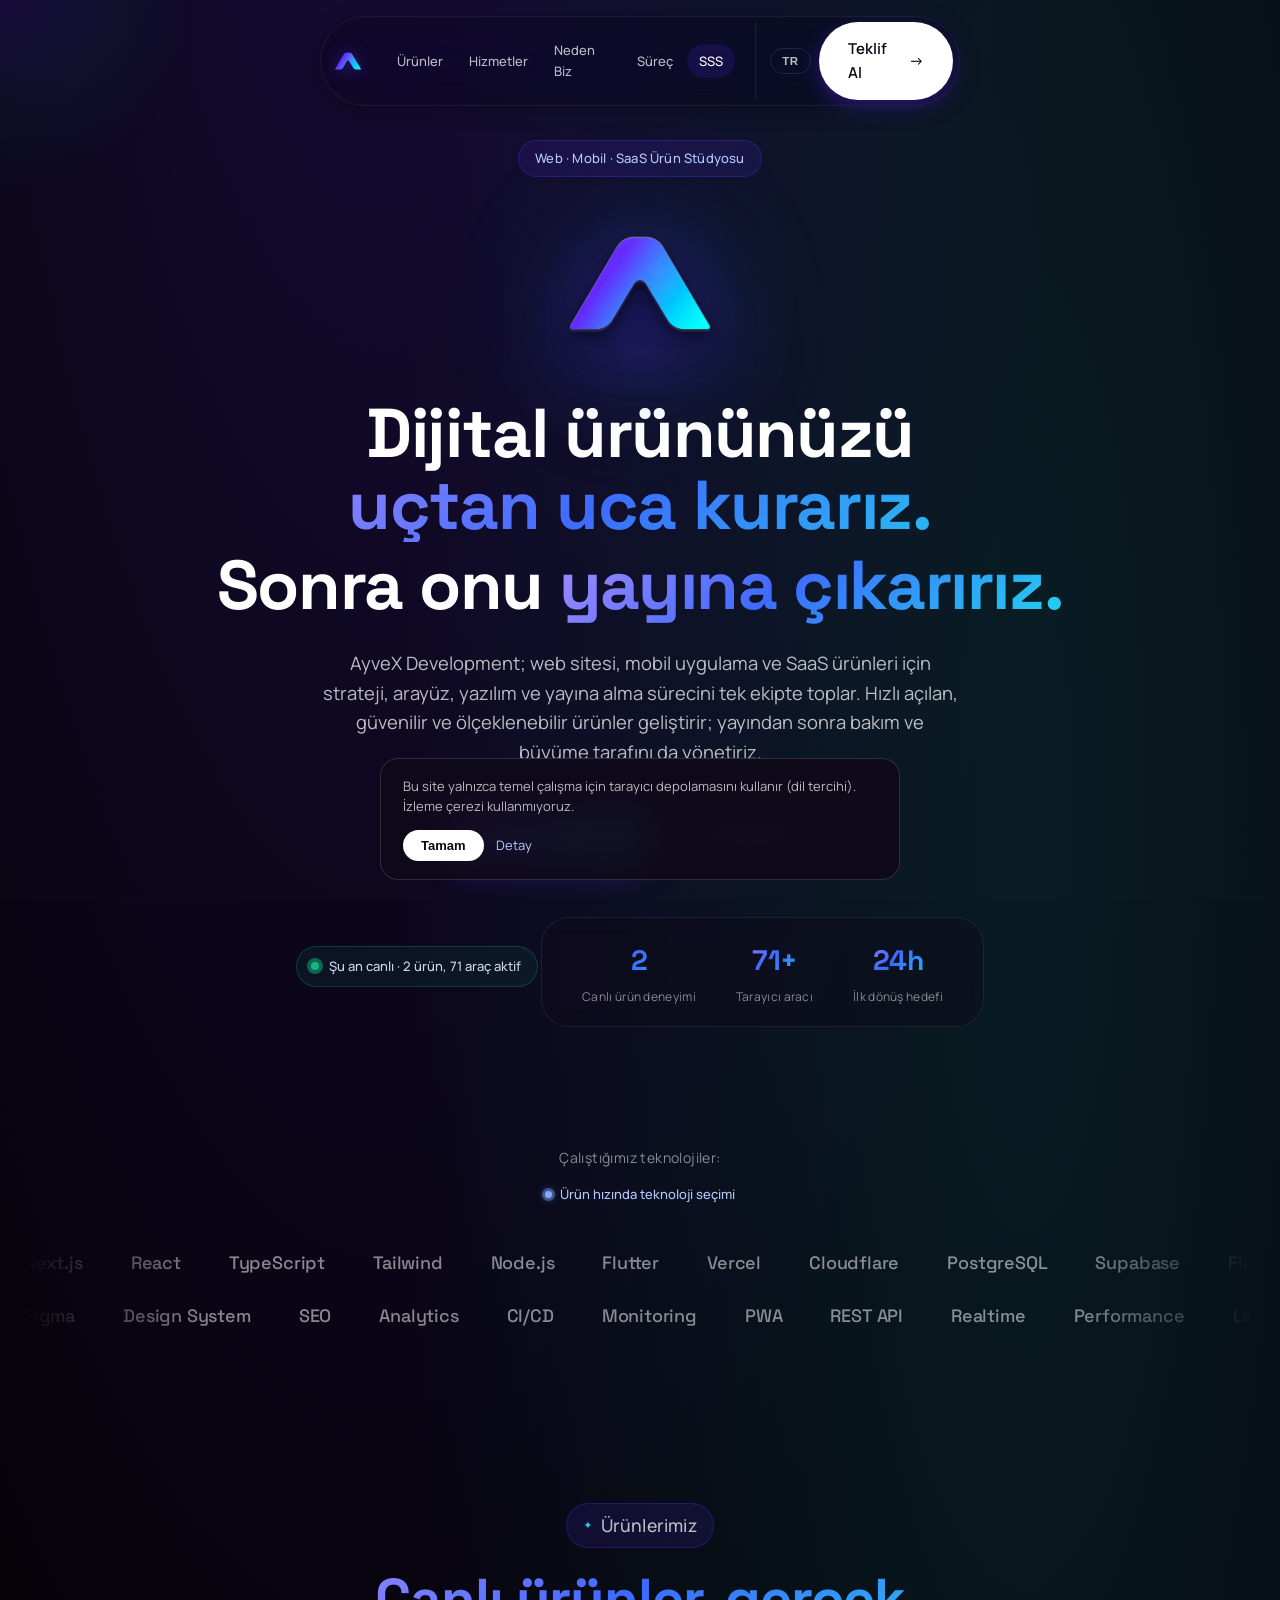
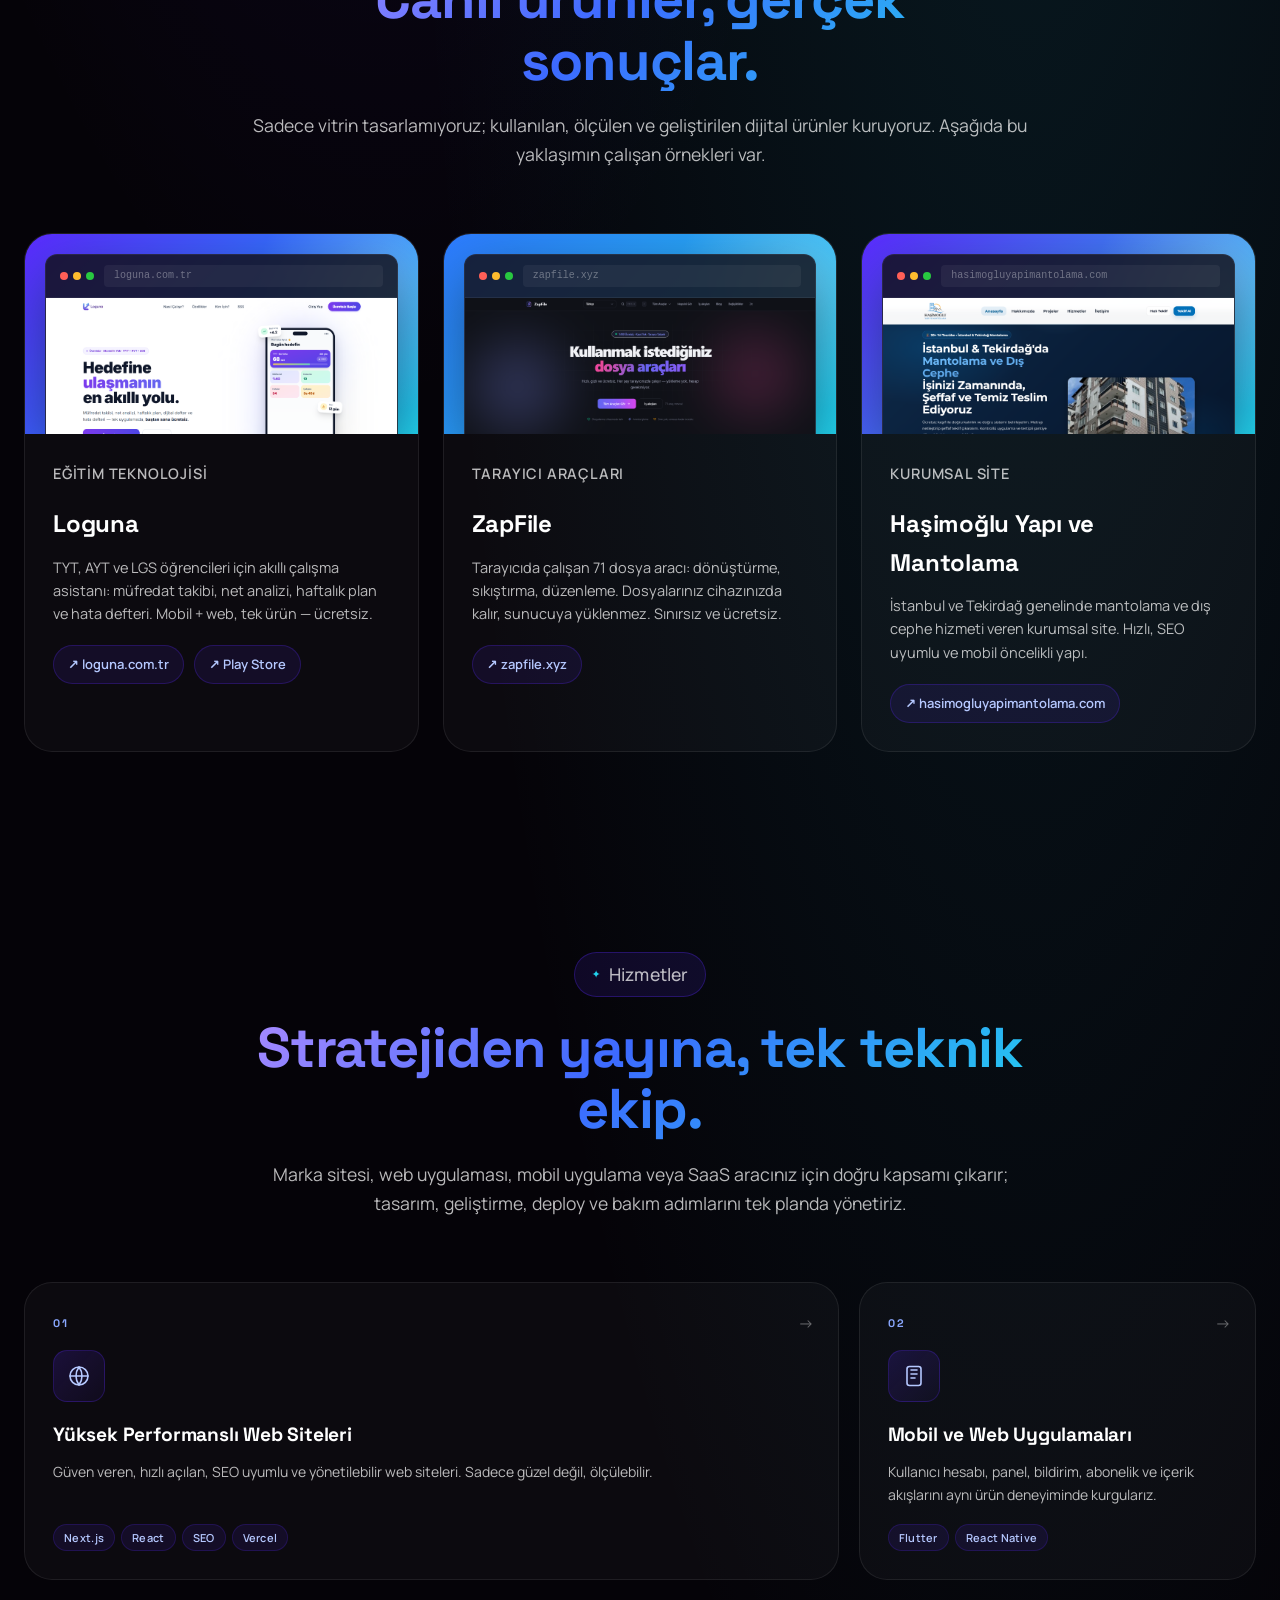
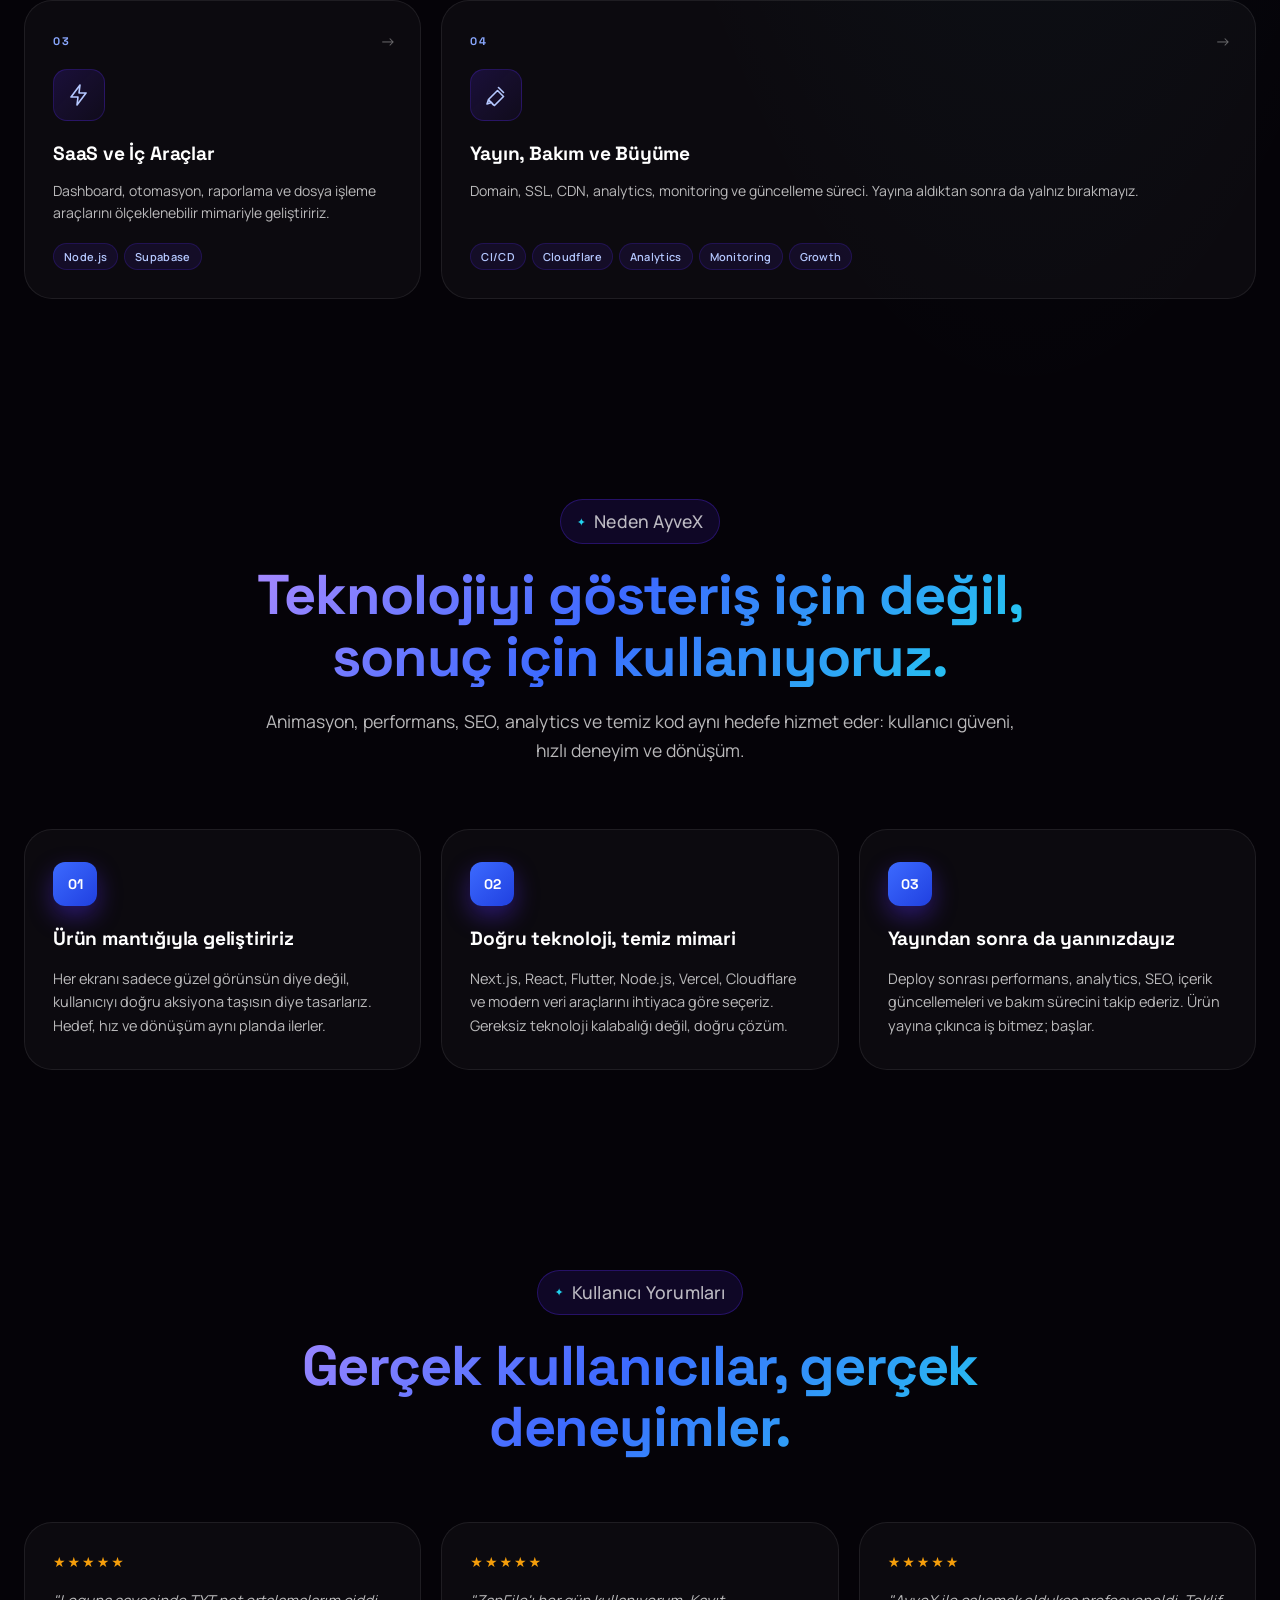
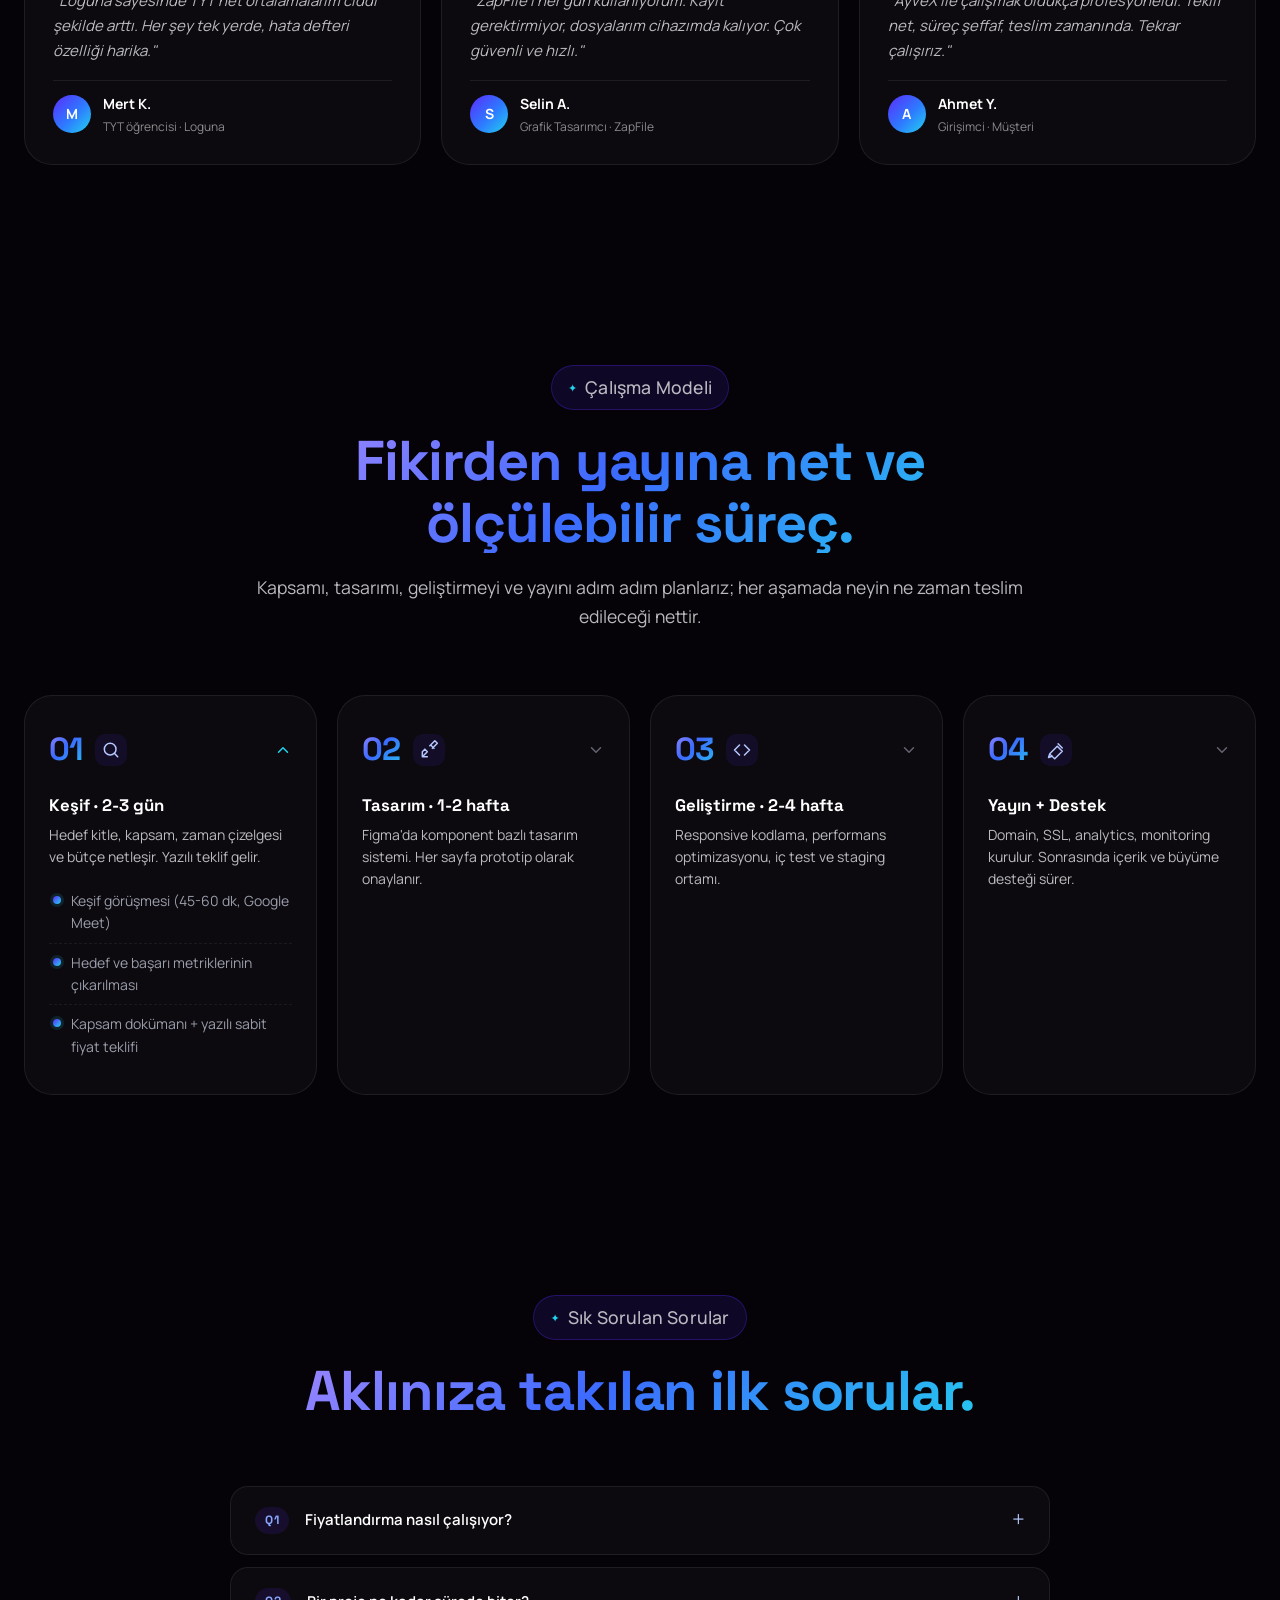
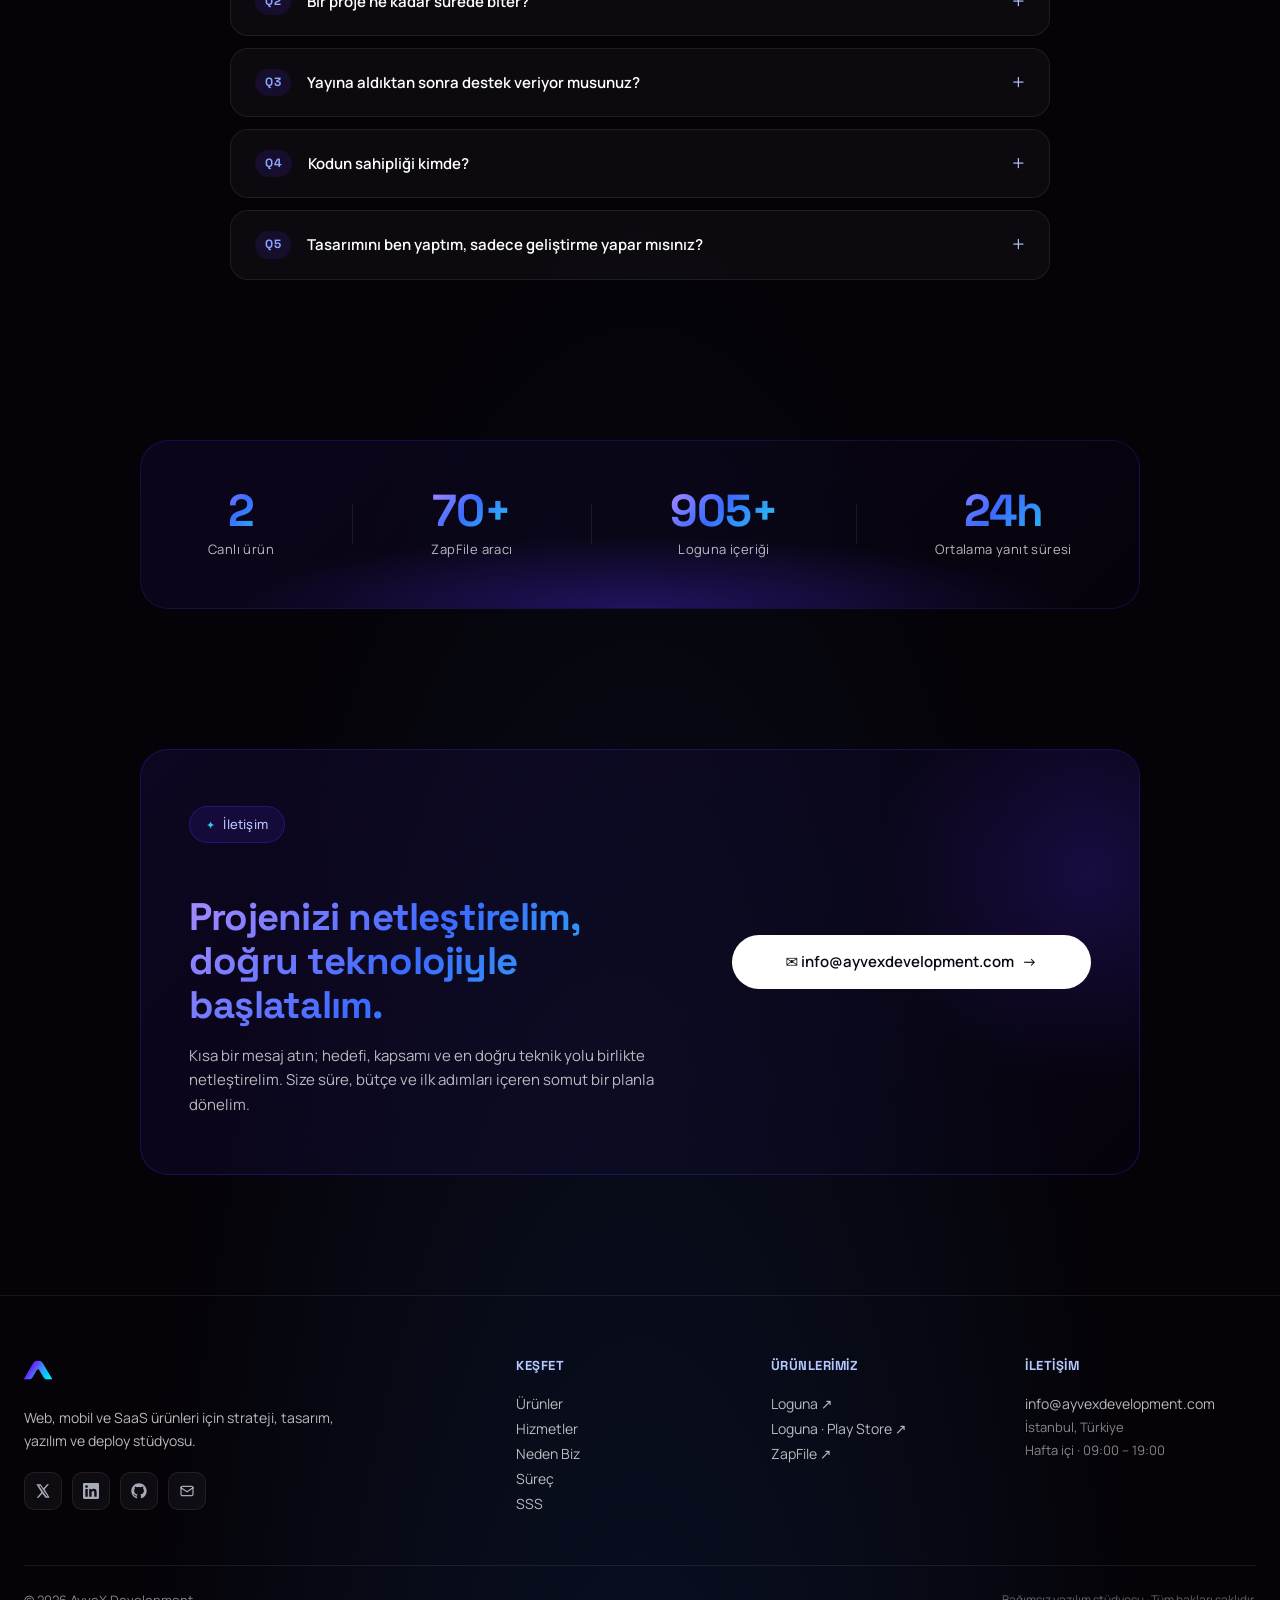
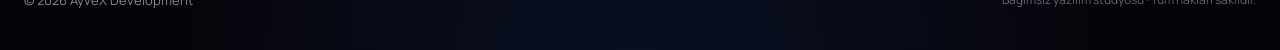
==== index.html @ 03e2c4fc "fix: hero title always 3 lines + 3rd work card swapped to Haşimoğlu Yapı ve Mantolama - Hero h1: red" ====
<!DOCTYPE html>
<html lang="tr">
<head>
  <meta charset="UTF-8">
  <meta name="viewport" content="width=device-width, initial-scale=1.0, viewport-fit=cover">
  <meta http-equiv="X-UA-Compatible" content="IE=edge">
  <meta name="format-detection" content="telephone=no">

  <title>AyveX Development — Web, mobil ve SaaS ürün stüdyosu</title>

  <meta name="description" content="AyveX Development; web sitesi, mobil uygulama ve SaaS ürünleri için strateji, arayüz, yazılım, deploy ve büyüme sürecini tek ekipte yönetir. İstanbul.">
  <meta name="keywords" content="yazılım stüdyosu, web geliştirme, mobil uygulama, SaaS, Loguna, ZapFile, İstanbul yazılım, Next.js, React, Flutter, product studio">
  <meta name="author" content="AyveX Development">
  <meta name="robots" content="index, follow, max-image-preview:large">
  <meta name="googlebot" content="index, follow">
  <link rel="canonical" href="https://ayvexdevelopment.com/">

  <!-- Open Graph -->
  <meta property="og:type"        content="website">
  <meta property="og:url"         content="https://ayvexdevelopment.com/">
  <meta property="og:site_name"   content="AyveX Development">
  <meta property="og:title"       content="AyveX Development — Web, mobil ve SaaS ürün stüdyosu">
  <meta property="og:description" content="Stratejiden arayüze, yazılımdan deploy ve büyümeye kadar dijital ürünlerinizi tek teknik ekiple hayata geçiriyoruz.">
  <meta property="og:image"       content="https://ayvexdevelopment.com/assets/ayvex-logo-alone.png">
  <meta property="og:image:alt"   content="AyveX Development logosu">
  <meta property="og:locale"      content="tr_TR">
  <meta property="og:locale:alternate" content="en_US">

  <!-- Twitter -->
  <meta name="twitter:card"        content="summary_large_image">
  <meta name="twitter:title"       content="AyveX Development — Web, mobil ve SaaS ürün stüdyosu">
  <meta name="twitter:description" content="Web, mobil ve SaaS ürünleri için strateji, tasarım, yazılım, deploy ve büyüme desteği.">
  <meta name="twitter:image"       content="https://ayvexdevelopment.com/assets/ayvex-logo-alone.png">

  <!-- Theme / PWA -->
  <meta name="theme-color" content="#04090f" media="(prefers-color-scheme: dark)">
  <meta name="theme-color" content="#04090f" media="(prefers-color-scheme: light)">
  <meta name="color-scheme" content="dark">
  <meta name="apple-mobile-web-app-capable" content="yes">
  <meta name="apple-mobile-web-app-status-bar-style" content="black-translucent">
  <meta name="apple-mobile-web-app-title" content="AyveX">
  <meta name="application-name" content="AyveX Development">
  <meta name="msapplication-TileColor" content="#04090f">

  <!-- Favicons -->
  <link rel="icon" type="image/png" sizes="32x32" href="./assets/ayvex-logo-alone.png">
  <link rel="icon" type="image/png" sizes="192x192" href="./assets/ayvex-logo-alone.png">
  <link rel="apple-touch-icon" sizes="180x180" href="./assets/ayvex-logo-alone.png">
  <link rel="mask-icon" href="./assets/ayvex-logo-alone.png" color="#5eead4">
  <link rel="shortcut icon" href="./assets/ayvex-logo-alone.png">
  <link rel="manifest" href="./site.webmanifest">

  <!-- Performance hints -->
  <link rel="preconnect" href="https://fonts.googleapis.com">
  <link rel="preconnect" href="https://fonts.gstatic.com" crossorigin>
  <!-- Non-blocking font load: print trick defers until after render -->
  <link rel="stylesheet" href="https://fonts.googleapis.com/css2?family=Space+Grotesk:wght@400;500;700&family=Manrope:wght@400;500;600;700;800&display=swap" media="print" onload="this.media='all'">
  <noscript><link rel="stylesheet" href="https://fonts.googleapis.com/css2?family=Space+Grotesk:wght@400;500;700&family=Manrope:wght@400;500;600;700;800&display=swap"></noscript>
  <link rel="stylesheet" href="./styles.css">

  <!-- Structured data: Organization + WebSite -->
  <script type="application/ld+json">
  {
    "@context": "https://schema.org",
    "@graph": [
      {
        "@type": "Organization",
        "@id": "https://ayvexdevelopment.com/#organization",
        "name": "AyveX Development",
        "alternateName": "AyveX",
        "url": "https://ayvexdevelopment.com/",
        "logo": "https://ayvexdevelopment.com/assets/ayvex-logo-alone.png",
        "image": "https://ayvexdevelopment.com/assets/ayvex-logo-alone.png",
        "email": "info@ayvexdevelopment.com",
        "description": "Web, mobil ve SaaS ürünleri için strateji, tasarım, yazılım ve deploy süreçlerini yöneten bağımsız teknoloji stüdyosu.",
        "foundingLocation": {
          "@type": "Place",
          "address": { "@type": "PostalAddress", "addressLocality": "İstanbul", "addressCountry": "TR" }
        },
        "address": {
          "@type": "PostalAddress",
          "addressLocality": "İstanbul",
          "addressCountry": "TR"
        },
        "contactPoint": {
          "@type": "ContactPoint",
          "email": "info@ayvexdevelopment.com",
          "contactType": "customer support",
          "availableLanguage": ["Turkish", "English"]
        },
        "sameAs": [
          "https://loguna.com.tr/",
          "https://www.zapfile.xyz/",
          "https://play.google.com/store/apps/details?id=com.loguna.app"
        ],
        "owns": [
          { "@type": "SoftwareApplication", "name": "Loguna", "applicationCategory": "EducationApplication", "operatingSystem": "Web, Android", "url": "https://loguna.com.tr/" },
          { "@type": "WebApplication", "name": "ZapFile", "applicationCategory": "UtilityApplication", "url": "https://www.zapfile.xyz/" }
        ]
      },
      {
        "@type": "WebSite",
        "@id": "https://ayvexdevelopment.com/#website",
        "url": "https://ayvexdevelopment.com/",
        "name": "AyveX Development",
        "publisher": { "@id": "https://ayvexdevelopment.com/#organization" },
        "inLanguage": ["tr", "en"]
      }
    ]
  }
  </script>

  <!-- Structured data: FAQPage -->
  <script type="application/ld+json">
  {
    "@context": "https://schema.org",
    "@type": "FAQPage",
    "mainEntity": [
      {
        "@type": "Question",
        "name": "Fiyatlandırma nasıl çalışıyor?",
        "acceptedAnswer": {
          "@type": "Answer",
          "text": "Sabit fiyat veriyoruz. Keşif görüşmesinden sonra projenin kapsamına göre net bir teklif hazırlıyoruz. Küçük landing page'ler için daha ekonomik, tam uygulama için kapsamlı paketler."
        }
      },
      {
        "@type": "Question",
        "name": "Bir proje ne kadar sürede biter?",
        "acceptedAnswer": {
          "@type": "Answer",
          "text": "Basit kurumsal site: 1-2 hafta. Özellikli web uygulaması: 3-6 hafta. Mobil + web kombinasyonu: 6-10 hafta. Keşif aşamasında net süre paylaşılır."
        }
      },
      {
        "@type": "Question",
        "name": "Yayına aldıktan sonra destek veriyor musunuz?",
        "acceptedAnswer": {
          "@type": "Answer",
          "text": "Evet. 1 aylık garanti süresi standart. Sonrası için aylık bakım paketleri (içerik güncellemesi, güvenlik, analytics raporu) sunuyoruz."
        }
      },
      {
        "@type": "Question",
        "name": "Kodun sahipliği kimde?",
        "acceptedAnswer": {
          "@type": "Answer",
          "text": "Sizde. Teslim sonrası kod tamamen size ait. İsterseniz başka bir ekiple devam edebilirsiniz. Repo, domain, hosting hesapları sizin adınıza açılır."
        }
      },
      {
        "@type": "Question",
        "name": "Tasarımını ben yaptım, sadece geliştirme yapar mısınız?",
        "acceptedAnswer": {
          "@type": "Answer",
          "text": "Yaparız. Figma dosyası veya mevcut bir tasarımınız varsa sadece geliştirme + deploy adımlarında da çalışabiliriz."
        }
      }
    ]
  }
  </script>
</head>
<body>
  <a class="skip-link" href="#hero" data-i18n="a11y.skipLink">İçeriğe geç</a>
  <div id="scroll-progress"></div>
  <canvas id="aurora-canvas" aria-hidden="true"></canvas>
  <div class="site-shell">
    <header class="site-header">
      <a class="brand-standalone" href="#hero" aria-label="AyveX Development">
        <img class="brand-mark-header" src="./assets/ayvex-logo-alone.png" alt="AyveX">
      </a>

      <a class="header-mini-cta" href="#contact" data-i18n="nav.cta">Teklif Al</a>

      <button class="menu-toggle" type="button" aria-label="Menuyu ac" aria-controls="mobileMenu" aria-expanded="false">
        <span></span>
        <span></span>
        <span></span>
      </button>

      <div id="mobileMenu" class="nav-panel">
        <nav class="nav">
          <a href="#work"     data-i18n="nav.projects">Ürünler</a>
          <a href="#services" data-i18n="nav.services">Hizmetler</a>
          <a href="#why"      data-i18n="nav.why">Neden Biz</a>
          <a href="#process"  data-i18n="nav.process">Süreç</a>
          <a href="#faq"      data-i18n="nav.faq">SSS</a>
        </nav>

        <div class="header-actions">
          <button id="langToggle" class="lang-toggle" type="button">TR</button>
          <a class="button button-ghost" href="#contact" data-i18n="nav.cta">Teklif Al</a>
        </div>
      </div>
    </header>

    <main>
      <!-- ─── HERO ─── -->
      <section class="hero" id="hero">
        <div class="hero-copy reveal">
          <p class="eyebrow" data-i18n="hero.eyebrow">
            Web · Mobil · SaaS Ürün Stüdyosu
          </p>
          <div class="hero-logo" aria-hidden="true">
            <img src="./assets/ayvex-logo-alone.png" alt="">
          </div>
          <h1>
            <span data-i18n="hero.titleLine1">Dijital ürününüzü</span>
            <span class="gradient-word" data-i18n="hero.titleLine2">uçtan uca kurarız.</span>
            <span class="rotator-line">
              <span data-i18n="hero.titleLine3a">Sonra onu </span>
              <span class="word-rotator" aria-live="polite">
                <span class="word is-active" data-i18n="hero.rot1">yayına çıkarırız.</span>
                <span class="word" data-i18n="hero.rot2">hızlandırırız.</span>
                <span class="word" data-i18n="hero.rot3">ölçekleriz.</span>
                <span class="word" data-i18n="hero.rot4">büyütürüz.</span>
              </span>
            </span>
          </h1>
          <p class="hero-text" data-i18n="hero.text">
            AyveX Development; web sitesi, mobil uygulama ve SaaS ürünleri için strateji,
            arayüz, yazılım ve yayına alma sürecini tek ekipte toplar. Hızlı açılan,
            güvenilir ve ölçeklenebilir ürünler geliştiririz.
          </p>
          <div class="hero-actions">
            <a class="button button-primary" href="#contact" data-i18n="hero.primaryCta">Projeni Başlatalım</a>
            <a class="button button-secondary" href="#work" data-i18n="hero.secondaryCta">Canlı İşleri Gör</a>
          </div>
          <div class="live-status" aria-live="polite">
            <span class="live-pulse" aria-hidden="true"></span>
            <span class="live-text" data-i18n="hero.liveStatus">Şu an canlı · 2 ürün, 71 araç aktif</span>
          </div>
          <ul class="hero-metrics" role="list">
            <li>
              <strong data-count-to="2" data-suffix="">2</strong>
              <span data-i18n="hero.metric1Text">Canlı ürün deneyimi</span>
            </li>
            <li>
              <strong data-count-to="71" data-suffix="+">71+</strong>
              <span data-i18n="hero.metric2Text">Tarayıcı aracı</span>
            </li>
            <li>
              <strong data-count-to="24" data-suffix="h">24h</strong>
              <span data-i18n="hero.metric3Text">İlk dönüş hedefi</span>
            </li>
          </ul>
        </div>

        <div class="hero-visual reveal" aria-hidden="true">
          <div class="orb orb-a"></div>
          <div class="orb orb-b"></div>
          <div class="dashboard-card glass">
            <div class="card-topline">
              <span class="status-dot"></span>
              <span data-i18n="hero.panelTitle">Ürün Komuta Merkezi</span>
            </div>
            <div class="card-grid">
              <article>
                <small data-i18n="hero.panel1Label">Loguna</small>
                <strong data-i18n="hero.panel1Value">Canlı</strong>
              </article>
              <article>
                <small data-i18n="hero.panel2Label">ZapFile</small>
                <strong data-i18n="hero.panel2Value">Canlı</strong>
              </article>
              <article>
                <small data-i18n="hero.panel3Label">Platform</small>
                <strong data-i18n="hero.panel3Value">Web + Mobil</strong>
              </article>
              <article>
                <small data-i18n="hero.panel4Label">Operasyon</small>
                <strong data-i18n="hero.panel4Value">Deploy + Bakım</strong>
              </article>
            </div>
            <div class="mini-panels">
              <div class="mini-panel"></div>
              <div class="mini-panel"></div>
              <div class="mini-panel accent"></div>
            </div>
          </div>
        </div>
      </section>

      <!-- ─── TECH STACK RIBBON ─── -->
      <section class="trust reveal">
        <div class="trust-head">
          <p data-i18n="trust.text">Çalıştığımız teknolojiler:</p>
          <span class="trust-live"><span class="trust-live-dot"></span><span data-i18n="trust.live">Ürün hızında teknoloji seçimi</span></span>
        </div>

        <div class="stack-marquee" aria-label="Teknoloji altyapımız">
          <div class="stack-track">
            <div class="stack-group">
              <span>Next.js</span>
              <span>React</span>
              <span>TypeScript</span>
              <span>Tailwind</span>
              <span>Node.js</span>
              <span>Flutter</span>
              <span>Vercel</span>
              <span>Cloudflare</span>
              <span>PostgreSQL</span>
              <span>Supabase</span>
              <span>Firebase</span>
              <span>Prisma</span>
            </div>
            <div class="stack-group" aria-hidden="true">
              <span>Next.js</span>
              <span>React</span>
              <span>TypeScript</span>
              <span>Tailwind</span>
              <span>Node.js</span>
              <span>Flutter</span>
              <span>Vercel</span>
              <span>Cloudflare</span>
              <span>PostgreSQL</span>
              <span>Supabase</span>
              <span>Firebase</span>
              <span>Prisma</span>
            </div>
          </div>
        </div>

        <div class="stack-marquee stack-marquee-alt" aria-label="Üretim ve büyüme kabiliyetlerimiz">
          <div class="stack-track">
            <div class="stack-group">
              <span>Figma</span>
              <span>Design System</span>
              <span>SEO</span>
              <span>Analytics</span>
              <span>CI/CD</span>
              <span>Monitoring</span>
              <span>PWA</span>
              <span>REST API</span>
              <span>Realtime</span>
              <span>Performance</span>
              <span>Launch Ops</span>
              <span>Growth</span>
            </div>
            <div class="stack-group" aria-hidden="true">
              <span>Figma</span>
              <span>Design System</span>
              <span>SEO</span>
              <span>Analytics</span>
              <span>CI/CD</span>
              <span>Monitoring</span>
              <span>PWA</span>
              <span>REST API</span>
              <span>Realtime</span>
              <span>Performance</span>
              <span>Launch Ops</span>
              <span>Growth</span>
            </div>
          </div>
        </div>
      </section>

      <!-- ─── WORK / PROJECTS ─── -->
      <section class="section work-section" id="work">
        <div class="section-head reveal">
          <p class="eyebrow" data-i18n="work.eyebrow">Ürünlerimiz</p>
          <h2 class="gradient-heading" data-i18n="work.title">Canlı ürünler, gerçek sonuçlar.</h2>
          <p data-i18n="work.text">
            Sadece vitrin tasarlamıyoruz; kullanılan, ölçülen ve geliştirilen dijital ürünler kuruyoruz.
            Aşağıda bu yaklaşımın çalışan örnekleri var.
          </p>
        </div>

        <div class="work-grid">
          <article class="work-card reveal" data-delay="1">
            <div class="work-art gradient-a">
              <div class="browser-window has-shot">
                <div class="browser-chrome">
                  <div class="chrome-dots"><span></span><span></span><span></span></div>
                  <div class="chrome-url">loguna.com.tr</div>
                </div>
                <div class="browser-shot">
                  <img src="./assets/mockup-loguna.png" alt="Loguna ekran görüntüsü" loading="lazy" onerror="this.classList.add('shot-missing')">
                </div>
              </div>
            </div>
            <div class="work-copy">
              <p class="work-type" data-i18n="work.card1Type">Eğitim Teknolojisi</p>
              <h3 data-i18n="work.card1Title">Loguna</h3>
              <p data-i18n="work.card1Text">
                TYT, AYT ve LGS öğrencileri için akıllı çalışma asistanı: müfredat takibi, net analizi,
                haftalık plan ve hata defteri. Mobil + web, tek ürün — ücretsiz.
              </p>
              <div class="work-links">
                <a class="work-link" href="https://loguna.com.tr/" target="_blank" rel="noreferrer" data-i18n="work.card1Link1">↗ loguna.com.tr</a>
                <a class="work-link" href="https://play.google.com/store/apps/details?id=com.loguna.app" target="_blank" rel="noreferrer" data-i18n="work.card1Link2">↗ Play Store</a>
              </div>
            </div>
          </article>

          <article class="work-card reveal" data-delay="2">
            <div class="work-art gradient-b">
              <div class="browser-window has-shot">
                <div class="browser-chrome">
                  <div class="chrome-dots"><span></span><span></span><span></span></div>
                  <div class="chrome-url">zapfile.xyz</div>
                </div>
                <div class="browser-shot">
                  <img src="./assets/mockup-zapfile.png" alt="ZapFile ekran görüntüsü" loading="lazy" onerror="this.classList.add('shot-missing')">
                </div>
              </div>
            </div>
            <div class="work-copy">
              <p class="work-type" data-i18n="work.card2Type">Tarayıcı Araçları</p>
              <h3 data-i18n="work.card2Title">ZapFile</h3>
              <p data-i18n="work.card2Text">
                Tarayıcıda çalışan 71 dosya aracı: dönüştürme, sıkıştırma, düzenleme.
                Dosyalarınız cihazınızda kalır, sunucuya yüklenmez. Sınırsız ve ücretsiz.
              </p>
              <div class="work-links">
                <a class="work-link" href="https://www.zapfile.xyz/" target="_blank" rel="noreferrer" data-i18n="work.card2Link1">↗ zapfile.xyz</a>
              </div>
            </div>
          </article>

          <article class="work-card reveal" data-delay="3">
            <div class="work-art gradient-c">
              <div class="browser-window has-shot">
                <div class="browser-chrome">
                  <div class="chrome-dots"><span></span><span></span><span></span></div>
                  <div class="chrome-url">hasimogluyapimantolama.com</div>
                </div>
                <div class="browser-shot">
                  <img src="./assets/mockup-hasimoglu.png" alt="Haşimoğlu Yapı ve Mantolama ekran görüntüsü" loading="lazy" onerror="this.classList.add('shot-missing')">
                </div>
              </div>
            </div>
            <div class="work-copy">
              <p class="work-type" data-i18n="work.card3Type">Kurumsal Site</p>
              <h3 data-i18n="work.card3Title">Haşimoğlu Yapı ve Mantolama</h3>
              <p data-i18n="work.card3Text">
                İstanbul ve Tekirdağ genelinde mantolama ve dış cephe hizmeti veren
                kurumsal site. Hızlı, SEO uyumlu ve mobil öncelikli yapı.
              </p>
              <div class="work-links">
                <a class="work-link" href="https://hasimogluyapimantolama.com/" target="_blank" rel="noreferrer" data-i18n="work.card3Link1">↗ hasimogluyapimantolama.com</a>
              </div>
            </div>
          </article>
        </div>
      </section>

      <!-- ─── SERVICES ─── -->
      <section class="section" id="services">
        <div class="section-head reveal">
          <p class="eyebrow" data-i18n="services.eyebrow">Hizmetler</p>
          <h2 class="gradient-heading" data-i18n="services.title">Stratejiden yayına, tek teknik ekip.</h2>
          <p data-i18n="services.text">
            Marka sitesi, web uygulaması, mobil uygulama veya SaaS aracınız için doğru kapsamı çıkarır;
            tasarım, geliştirme, deploy ve bakım adımlarını tek planda yönetiriz.
          </p>
        </div>

        <div class="bento-grid">
          <article class="bento-card bento-large reveal" data-delay="1">
            <span class="service-num">01</span>
            <div class="service-icon">
              <svg viewBox="0 0 24 24" fill="none" stroke="currentColor" stroke-width="1.6" stroke-linecap="round" stroke-linejoin="round" aria-hidden="true">
                <circle cx="12" cy="12" r="9"/><path d="M3 12h18M12 3a15 15 0 010 18M12 3a15 15 0 000 18"/>
              </svg>
            </div>
            <h3 data-i18n="services.card1Title">Yüksek Performanslı Web Siteleri</h3>
            <p data-i18n="services.card1Text">Güven veren, hızlı açılan, SEO uyumlu ve yönetilebilir web siteleri. Sadece güzel değil, ölçülebilir.</p>
            <div class="bento-tags"><span>Next.js</span><span>React</span><span>SEO</span><span>Vercel</span></div>
            <span class="service-arrow" aria-hidden="true">→</span>
          </article>

          <article class="bento-card reveal" data-delay="2">
            <span class="service-num">02</span>
            <div class="service-icon">
              <svg viewBox="0 0 24 24" fill="none" stroke="currentColor" stroke-width="1.6" stroke-linecap="round" stroke-linejoin="round" aria-hidden="true">
                <rect x="5" y="2.5" width="14" height="19" rx="2.5"/><path d="M9 6h6M9 10h6M9 14h4"/>
              </svg>
            </div>
            <h3 data-i18n="services.card2Title">Mobil ve Web Uygulamaları</h3>
            <p data-i18n="services.card2Text">Kullanıcı hesabı, panel, bildirim, abonelik ve içerik akışlarını aynı ürün deneyiminde kurgularız.</p>
            <div class="bento-tags"><span>Flutter</span><span>React Native</span></div>
            <span class="service-arrow" aria-hidden="true">→</span>
          </article>

          <article class="bento-card reveal" data-delay="3">
            <span class="service-num">03</span>
            <div class="service-icon">
              <svg viewBox="0 0 24 24" fill="none" stroke="currentColor" stroke-width="1.6" stroke-linecap="round" stroke-linejoin="round" aria-hidden="true">
                <path d="M13 2L4 14h7l-1 8 9-12h-7l1-8z"/>
              </svg>
            </div>
            <h3 data-i18n="services.card3Title">SaaS ve İç Araçlar</h3>
            <p data-i18n="services.card3Text">Dashboard, otomasyon, raporlama ve dosya işleme araçlarını ölçeklenebilir mimariyle geliştiririz.</p>
            <div class="bento-tags"><span>Node.js</span><span>Supabase</span></div>
            <span class="service-arrow" aria-hidden="true">→</span>
          </article>

          <article class="bento-card bento-wide reveal" data-delay="4">
            <span class="service-num">04</span>
            <div class="service-icon">
              <svg viewBox="0 0 24 24" fill="none" stroke="currentColor" stroke-width="1.6" stroke-linecap="round" stroke-linejoin="round" aria-hidden="true">
                <path d="M4.5 16.5L3 21l4.5-1.5M14.5 4.5l5 5M7.5 19.5a8 8 0 01-3-3l9-9 6 6-9 9a8 8 0 01-3-3z"/>
              </svg>
            </div>
            <h3 data-i18n="services.card4Title">Yayın, Bakım ve Büyüme</h3>
            <p data-i18n="services.card4Text">Domain, SSL, CDN, analytics, monitoring ve güncelleme süreci. Yayına aldıktan sonra da yalnız bırakmayız.</p>
            <div class="bento-tags"><span>CI/CD</span><span>Cloudflare</span><span>Analytics</span><span>Monitoring</span><span>Growth</span></div>
            <span class="service-arrow" aria-hidden="true">→</span>
          </article>
        </div>
      </section>

      <!-- ─── WHY AYVEX ─── -->
      <section class="section" id="why">
        <div class="section-head reveal">
          <p class="eyebrow" data-i18n="why.eyebrow">Neden AyveX</p>
          <h2 class="gradient-heading" data-i18n="why.title">Teknolojiyi gösteriş için değil, sonuç için kullanıyoruz.</h2>
          <p data-i18n="why.text">
            Animasyon, performans, SEO, analytics ve temiz kod aynı hedefe hizmet eder:
            kullanıcı güveni, hızlı deneyim ve dönüşüm.
          </p>
        </div>

        <div class="why-grid">
          <article class="why-card reveal" data-delay="1">
            <div class="why-badge">01</div>
            <h3 data-i18n="why.card1Title">Ürün mantığıyla geliştiririz</h3>
            <p data-i18n="why.card1Text">
              Her ekranı sadece güzel görünsün diye değil, kullanıcıyı doğru aksiyona
              taşısın diye tasarlarız. Hedef, hız ve dönüşüm aynı planda ilerler.
            </p>
          </article>
          <article class="why-card reveal" data-delay="2">
            <div class="why-badge">02</div>
            <h3 data-i18n="why.card2Title">Doğru teknoloji, temiz mimari</h3>
            <p data-i18n="why.card2Text">
              Next.js, React, Flutter, Node.js, Vercel, Cloudflare ve modern veri
              araçlarını ihtiyaca göre seçeriz. Gereksiz teknoloji kalabalığı değil,
              doğru çözüm.
            </p>
          </article>
          <article class="why-card reveal" data-delay="3">
            <div class="why-badge">03</div>
            <h3 data-i18n="why.card3Title">Yayından sonra da yanınızdayız</h3>
            <p data-i18n="why.card3Text">
              Deploy sonrası performans, analytics, SEO, içerik güncellemeleri ve
              bakım sürecini takip ederiz. Ürün yayına çıkınca iş bitmez; başlar.
            </p>
          </article>
        </div>
      </section>

      <!-- ─── TESTIMONIALS ─── -->
      <section class="section testimonials-section">
        <div class="section-head reveal">
          <p class="eyebrow" data-i18n="testimonials.eyebrow">Kullanıcı Yorumları</p>
          <h2 class="gradient-heading" data-i18n="testimonials.title">Gerçek kullanıcılar, gerçek deneyimler.</h2>
        </div>
        <div class="testimonial-grid">
          <blockquote class="testimonial-card reveal" data-delay="1">
            <div class="testimonial-stars">★★★★★</div>
            <p data-i18n="testimonials.q1">"Loguna sayesinde TYT net ortalamalarım ciddi şekilde arttı. Her şey tek yerde, hata defteri özelliği harika."</p>
            <footer>
              <div class="testimonial-avatar">M</div>
              <div class="testimonial-meta">
                <strong>Mert K.</strong>
                <span data-i18n="testimonials.role1">TYT öğrencisi · Loguna</span>
              </div>
            </footer>
          </blockquote>

          <blockquote class="testimonial-card reveal" data-delay="2">
            <div class="testimonial-stars">★★★★★</div>
            <p data-i18n="testimonials.q2">"ZapFile'ı her gün kullanıyorum. Kayıt gerektirmiyor, dosyalarım cihazımda kalıyor. Çok güvenli ve hızlı."</p>
            <footer>
              <div class="testimonial-avatar">S</div>
              <div class="testimonial-meta">
                <strong>Selin A.</strong>
                <span data-i18n="testimonials.role2">Grafik Tasarımcı · ZapFile</span>
              </div>
            </footer>
          </blockquote>

          <blockquote class="testimonial-card reveal" data-delay="3">
            <div class="testimonial-stars">★★★★★</div>
            <p data-i18n="testimonials.q3">"AyveX ile çalışmak oldukça profesyoneldi. Teklif net, süreç şeffaf, teslim zamanında. Tekrar çalışırız."</p>
            <footer>
              <div class="testimonial-avatar">A</div>
              <div class="testimonial-meta">
                <strong>Ahmet Y.</strong>
                <span data-i18n="testimonials.role3">Girişimci · Müşteri</span>
              </div>
            </footer>
          </blockquote>
        </div>
      </section>

      <!-- ─── PROCESS ─── -->
      <section class="section process-section" id="process">
        <div class="section-head reveal">
          <p class="eyebrow" data-i18n="process.eyebrow">Çalışma Modeli</p>
          <h2 class="gradient-heading" data-i18n="process.title">Fikirden yayına net ve ölçülebilir süreç.</h2>
          <p data-i18n="process.text">
            Kapsamı, tasarımı, geliştirmeyi ve yayını adım adım planlarız; her aşamada
            neyin ne zaman teslim edileceği nettir.
          </p>
        </div>

        <div class="timeline">
          <article class="timeline-item reveal is-expanded" data-delay="1">
            <button class="timeline-toggle" type="button" aria-expanded="true">
              <div class="step-head">
                <span class="step-num">01</span>
                <svg class="step-icon" viewBox="0 0 24 24" fill="none" stroke="currentColor" stroke-width="1.8" stroke-linecap="round" stroke-linejoin="round" aria-hidden="true">
                  <circle cx="11" cy="11" r="7"/>
                  <path d="M20 20l-4-4"/>
                </svg>
                <svg class="step-chevron" viewBox="0 0 24 24" fill="none" stroke="currentColor" stroke-width="2" stroke-linecap="round" stroke-linejoin="round" aria-hidden="true"><path d="M6 9l6 6 6-6"/></svg>
              </div>
              <h3 data-i18n="process.step1Title">Keşif · 2-3 gün</h3>
              <p data-i18n="process.step1Text">
                Hedef kitle, kapsam, zaman çizelgesi ve bütçe netleşir. Yazılı teklif gelir.
              </p>
            </button>
            <div class="timeline-detail">
              <ul>
                <li data-i18n="process.step1d1">Keşif görüşmesi (45-60 dk, Google Meet)</li>
                <li data-i18n="process.step1d2">Hedef ve başarı metriklerinin çıkarılması</li>
                <li data-i18n="process.step1d3">Kapsam dokümanı + yazılı sabit fiyat teklifi</li>
              </ul>
            </div>
          </article>
          <article class="timeline-item reveal" data-delay="2">
            <button class="timeline-toggle" type="button" aria-expanded="false">
              <div class="step-head">
                <span class="step-num">02</span>
                <svg class="step-icon" viewBox="0 0 24 24" fill="none" stroke="currentColor" stroke-width="1.8" stroke-linecap="round" stroke-linejoin="round" aria-hidden="true">
                  <path d="M4 20l6-6-3-3-3 3v6h6z"/>
                  <path d="M14 6l4 4M13 7l6-6 3 3-6 6"/>
                </svg>
                <svg class="step-chevron" viewBox="0 0 24 24" fill="none" stroke="currentColor" stroke-width="2" stroke-linecap="round" stroke-linejoin="round" aria-hidden="true"><path d="M6 9l6 6 6-6"/></svg>
              </div>
              <h3 data-i18n="process.step2Title">Tasarım · 1-2 hafta</h3>
              <p data-i18n="process.step2Text">
                Figma'da komponent bazlı tasarım sistemi. Her sayfa prototip olarak onaylanır.
              </p>
            </button>
            <div class="timeline-detail">
              <ul>
                <li data-i18n="process.step2d1">Wireframe + bilgi mimarisi</li>
                <li data-i18n="process.step2d2">Figma'da komponent kütüphanesi</li>
                <li data-i18n="process.step2d3">Prototip tarama, mobil + masaüstü onayı</li>
              </ul>
            </div>
          </article>
          <article class="timeline-item reveal" data-delay="3">
            <button class="timeline-toggle" type="button" aria-expanded="false">
              <div class="step-head">
                <span class="step-num">03</span>
                <svg class="step-icon" viewBox="0 0 24 24" fill="none" stroke="currentColor" stroke-width="1.8" stroke-linecap="round" stroke-linejoin="round" aria-hidden="true">
                  <path d="M9 18l-6-6 6-6M15 6l6 6-6 6"/>
                </svg>
                <svg class="step-chevron" viewBox="0 0 24 24" fill="none" stroke="currentColor" stroke-width="2" stroke-linecap="round" stroke-linejoin="round" aria-hidden="true"><path d="M6 9l6 6 6-6"/></svg>
              </div>
              <h3 data-i18n="process.step3Title">Geliştirme · 2-4 hafta</h3>
              <p data-i18n="process.step3Text">
                Responsive kodlama, performans optimizasyonu, iç test ve staging ortamı.
              </p>
            </button>
            <div class="timeline-detail">
              <ul>
                <li data-i18n="process.step3d1">Next.js / React / Flutter — ihtiyaca göre</li>
                <li data-i18n="process.step3d2">Lighthouse 95+ ve Core Web Vitals optimizasyonu</li>
                <li data-i18n="process.step3d3">Staging ortamı, iç QA ve kabul testleri</li>
              </ul>
            </div>
          </article>
          <article class="timeline-item reveal" data-delay="4">
            <button class="timeline-toggle" type="button" aria-expanded="false">
              <div class="step-head">
                <span class="step-num">04</span>
                <svg class="step-icon" viewBox="0 0 24 24" fill="none" stroke="currentColor" stroke-width="1.8" stroke-linecap="round" stroke-linejoin="round" aria-hidden="true">
                  <path d="M4.5 16.5L3 21l4.5-1.5M14.5 4.5l5 5M7.5 19.5a8 8 0 01-3-3l9-9 6 6-9 9a8 8 0 01-3-3z"/>
                </svg>
                <svg class="step-chevron" viewBox="0 0 24 24" fill="none" stroke="currentColor" stroke-width="2" stroke-linecap="round" stroke-linejoin="round" aria-hidden="true"><path d="M6 9l6 6 6-6"/></svg>
              </div>
              <h3 data-i18n="process.step4Title">Yayın + Destek</h3>
              <p data-i18n="process.step4Text">
                Domain, SSL, analytics, monitoring kurulur. Sonrasında içerik ve büyüme desteği sürer.
              </p>
            </button>
            <div class="timeline-detail">
              <ul>
                <li data-i18n="process.step4d1">Vercel / Cloudflare üzerine production deploy</li>
                <li data-i18n="process.step4d2">Plausible / GA4 + uptime monitoring kurulumu</li>
                <li data-i18n="process.step4d3">1 ay garanti, sonrası aylık bakım paketi</li>
              </ul>
            </div>
          </article>
        </div>
      </section>

      <!-- ─── FAQ ─── -->
      <section class="section" id="faq">
        <div class="section-head reveal">
          <p class="eyebrow" data-i18n="faq.eyebrow">Sık Sorulan Sorular</p>
          <h2 class="gradient-heading" data-i18n="faq.title">Aklınıza takılan ilk sorular.</h2>
        </div>

        <div class="faq-list">
          <details class="faq-item reveal" data-delay="1">
            <summary>
              <span class="faq-num">Q1</span>
              <span class="faq-question" data-i18n="faq.q1">Fiyatlandırma nasıl çalışıyor?</span>
            </summary>
            <p data-i18n="faq.a1">
              Sabit fiyat veriyoruz. Keşif görüşmesinden sonra projenin kapsamına göre
              net bir teklif hazırlıyoruz. Küçük landing page'ler için daha ekonomik,
              tam uygulama için kapsamlı paketler.
            </p>
          </details>
          <details class="faq-item reveal" data-delay="2">
            <summary>
              <span class="faq-num">Q2</span>
              <span class="faq-question" data-i18n="faq.q2">Bir proje ne kadar sürede biter?</span>
            </summary>
            <p data-i18n="faq.a2">
              Basit kurumsal site: 1-2 hafta. Özellikli web uygulaması: 3-6 hafta.
              Mobil + web kombinasyonu: 6-10 hafta. Keşif aşamasında net süre paylaşılır.
            </p>
          </details>
          <details class="faq-item reveal" data-delay="3">
            <summary>
              <span class="faq-num">Q3</span>
              <span class="faq-question" data-i18n="faq.q3">Yayına aldıktan sonra destek veriyor musunuz?</span>
            </summary>
            <p data-i18n="faq.a3">
              Evet. 1 aylık garanti süresi standart. Sonrası için aylık bakım paketleri
              (içerik güncellemesi, güvenlik, analytics raporu) sunuyoruz.
            </p>
          </details>
          <details class="faq-item reveal" data-delay="4">
            <summary>
              <span class="faq-num">Q4</span>
              <span class="faq-question" data-i18n="faq.q4">Kodun sahipliği kimde?</span>
            </summary>
            <p data-i18n="faq.a4">
              Sizde. Teslim sonrası kod tamamen size ait. İsterseniz başka bir ekiple
              devam edebilirsiniz. Repo, domain, hosting hesapları sizin adınıza açılır.
            </p>
          </details>
          <details class="faq-item reveal" data-delay="4">
            <summary>
              <span class="faq-num">Q5</span>
              <span class="faq-question" data-i18n="faq.q5">Tasarımını ben yaptım, sadece geliştirme yapar mısınız?</span>
            </summary>
            <p data-i18n="faq.a5">
              Yaparız. Figma dosyası veya mevcut bir tasarımınız varsa sadece
              geliştirme + deploy adımlarında da çalışabiliriz.
            </p>
          </details>
        </div>
      </section>

      <!-- ─── STATS / GÜVEN ─── -->
      <section class="section stats-section reveal">
        <div class="stats-panel">
          <div class="stat-item">
            <strong data-count-to="2" data-suffix="">0</strong>
            <span data-i18n="stats.label1">Canlı ürün</span>
          </div>
          <div class="stat-divider" aria-hidden="true"></div>
          <div class="stat-item">
            <strong data-count-to="71" data-suffix="+">0</strong>
            <span data-i18n="stats.label2">ZapFile aracı</span>
          </div>
          <div class="stat-divider" aria-hidden="true"></div>
          <div class="stat-item">
            <strong data-count-to="1500" data-suffix="+">0</strong>
            <span data-i18n="stats.label3">Loguna içeriği</span>
          </div>
          <div class="stat-divider" aria-hidden="true"></div>
          <div class="stat-item">
            <strong data-count-to="24" data-suffix="h">0</strong>
            <span data-i18n="stats.label4">Ortalama yanıt süresi</span>
          </div>
        </div>
      </section>

      <!-- ─── CONTACT ─── -->
      <section class="section contact-section" id="contact">
        <div class="contact-panel reveal">
          <div>
            <p class="eyebrow" data-i18n="contact.eyebrow">İletişim</p>
            <h2 class="gradient-heading" data-i18n="contact.title">Projenizi netleştirelim, doğru teknolojiyle başlatalım.</h2>
            <p data-i18n="contact.text">
              Kısa bir mesaj atın; hedefi, kapsamı ve en doğru teknik yolu birlikte
              netleştirelim. Size süre, bütçe ve ilk adımları içeren somut bir planla dönelim.
            </p>
          </div>

          <div class="contact-actions">
            <a class="button" href="mailto:info@ayvexdevelopment.com">✉ info@ayvexdevelopment.com</a>
          </div>
        </div>
      </section>

      <!-- ─── FOOTER ─── -->
      <footer class="footer reveal" id="footer">
        <div class="footer-top">
          <div class="footer-brand-block">
            <img class="footer-wordmark" src="./assets/ayvex-logo-alone.png" alt="AyveX Development">
            <p class="footer-tagline" data-i18n="footer.tagline">
              Web, mobil ve SaaS ürünleri için strateji, tasarım, yazılım ve deploy stüdyosu.
            </p>
            <ul class="footer-socials" role="list" aria-label="Sosyal medya">
              <li>
                <a href="https://x.com/ayvexdev" target="_blank" rel="noreferrer" aria-label="X (Twitter)">
                  <svg viewBox="0 0 24 24" fill="currentColor" aria-hidden="true"><path d="M18.244 2H21l-6.52 7.45L22 22h-6.18l-4.84-6.32L5.4 22H2.64l6.97-7.96L2 2h6.32l4.38 5.78L18.24 2zm-1.08 18h1.7L7.92 4h-1.8l11.04 16z"/></svg>
                </a>
              </li>
              <li>
                <a href="https://www.linkedin.com/company/ayvexdevelopment" target="_blank" rel="noreferrer" aria-label="LinkedIn">
                  <svg viewBox="0 0 24 24" fill="currentColor" aria-hidden="true"><path d="M20.45 20.45h-3.55v-5.57c0-1.33-.02-3.04-1.85-3.04-1.85 0-2.13 1.45-2.13 2.94v5.67H9.36V9h3.41v1.56h.05c.48-.9 1.64-1.85 3.37-1.85 3.6 0 4.27 2.37 4.27 5.45v6.29zM5.34 7.43a2.06 2.06 0 110-4.13 2.06 2.06 0 010 4.13zm1.78 13.02H3.56V9h3.56v11.45zM22.22 0H1.77C.79 0 0 .77 0 1.72v20.56C0 23.23.79 24 1.77 24h20.45c.98 0 1.78-.77 1.78-1.72V1.72C24 .77 23.2 0 22.22 0z"/></svg>
                </a>
              </li>
              <li>
                <a href="https://github.com/ayvexdevelopment" target="_blank" rel="noreferrer" aria-label="GitHub">
                  <svg viewBox="0 0 24 24" fill="currentColor" aria-hidden="true"><path d="M12 .5C5.65.5.5 5.65.5 12c0 5.08 3.29 9.39 7.86 10.91.57.1.78-.25.78-.55 0-.27-.01-1.16-.02-2.1-3.2.7-3.87-1.36-3.87-1.36-.52-1.33-1.28-1.69-1.28-1.69-1.05-.71.08-.7.08-.7 1.16.08 1.77 1.19 1.77 1.19 1.03 1.77 2.7 1.26 3.36.96.1-.75.4-1.26.73-1.55-2.55-.29-5.24-1.28-5.24-5.69 0-1.26.45-2.28 1.18-3.09-.12-.29-.51-1.46.11-3.04 0 0 .97-.31 3.18 1.18.92-.26 1.91-.39 2.89-.39.98 0 1.97.13 2.9.39 2.2-1.49 3.17-1.18 3.17-1.18.63 1.58.23 2.75.11 3.04.74.81 1.18 1.83 1.18 3.09 0 4.42-2.69 5.39-5.26 5.68.41.36.78 1.06.78 2.13 0 1.54-.01 2.78-.01 3.16 0 .31.21.66.79.55C20.21 21.38 23.5 17.07 23.5 12 23.5 5.65 18.35.5 12 .5z"/></svg>
                </a>
              </li>
              <li>
                <button type="button" class="footer-mail-copy" data-mail="info@ayvexdevelopment.com" aria-label="E-postayı kopyala">
                  <svg viewBox="0 0 24 24" fill="none" stroke="currentColor" stroke-width="1.8" stroke-linecap="round" stroke-linejoin="round" aria-hidden="true"><rect x="3" y="5" width="18" height="14" rx="2"/><path d="M3 7l9 6 9-6"/></svg>
                  <span class="copy-feedback" aria-hidden="true">Kopyalandı</span>
                </button>
              </li>
            </ul>
          </div>

          <div class="footer-grid">
            <div class="footer-col">
              <h4 data-i18n="footer.colNav">Keşfet</h4>
              <a href="#work"     data-i18n="nav.projects">Ürünler</a>
              <a href="#services" data-i18n="nav.services">Hizmetler</a>
              <a href="#why"      data-i18n="nav.why">Neden Biz</a>
              <a href="#process"  data-i18n="nav.process">Süreç</a>
              <a href="#faq"      data-i18n="nav.faq">SSS</a>
            </div>
            <div class="footer-col">
              <h4 data-i18n="footer.colProducts">Ürünlerimiz</h4>
              <a href="https://loguna.com.tr/" target="_blank" rel="noreferrer">Loguna ↗</a>
              <a href="https://play.google.com/store/apps/details?id=com.loguna.app" target="_blank" rel="noreferrer">Loguna · Play Store ↗</a>
              <a href="https://www.zapfile.xyz/" target="_blank" rel="noreferrer">ZapFile ↗</a>
            </div>
            <div class="footer-col">
              <h4 data-i18n="footer.colContact">İletişim</h4>
              <a href="mailto:info@ayvexdevelopment.com">info@ayvexdevelopment.com</a>
              <p class="footer-loc" data-i18n="footer.location">İstanbul, Türkiye</p>
              <p class="footer-loc" data-i18n="footer.hours">Hafta içi · 09:00 – 17:00</p>
            </div>
          </div>
        </div>

        <div class="footer-bottom">
          <p class="footer-brand">© <span id="yearSpan">2026</span> AyveX Development</p>
          <p class="footer-note" data-i18n="footer.note">
            Bağımsız yazılım stüdyosu · Tüm hakları saklıdır.
          </p>
        </div>
      </footer>

    </main>
  </div>

  <!-- Back to top -->
  <button id="backToTop" class="back-to-top" type="button" aria-label="Yukarı çık">
    <svg viewBox="0 0 24 24" fill="none" stroke="currentColor" stroke-width="2" stroke-linecap="round" stroke-linejoin="round" aria-hidden="true">
      <path d="M12 19V5M5 12l7-7 7 7"/>
    </svg>
  </button>

  <!-- Cookie banner -->
  <div id="cookieBanner" class="cookie-banner" role="dialog" aria-live="polite" aria-label="Çerez bilgilendirmesi" hidden>
    <p data-i18n="cookie.text">
      Bu site yalnızca temel çalışma için tarayıcı depolamasını kullanır (dil tercihi). İzleme çerezi kullanmıyoruz.
    </p>
    <div class="cookie-actions">
      <button id="cookieAccept" class="button-pill" type="button" data-i18n="cookie.accept">Tamam</button>
      <a class="cookie-link" href="#footer" data-i18n="cookie.more">Detay</a>
    </div>
  </div>

  <div class="cursor-glow" id="cursorGlow" aria-hidden="true"></div>
  <script src="./script.js" defer></script>
</body>
</html>
---- styles.css ----
/* ═══════════════════════════════════════════════════════════════════
   AyveX Development — Redesign v3
   Ryne-level polish, performant, dark/violet theme
   ═══════════════════════════════════════════════════════════════════ */

:root {
  --bg: #050308;
  --bg-2: #0a0613;
  --surface: rgba(255, 255, 255, 0.03);
  --surface-2: rgba(255, 255, 255, 0.05);
  --border: rgba(255, 255, 255, 0.08);
  --border-strong: rgba(255, 255, 255, 0.14);
  --text: #ffffff;
  --text-soft: rgba(255, 255, 255, 0.72);
  --text-dim: rgba(255, 255, 255, 0.52);
  --text-faint: rgba(255, 255, 255, 0.38);

  /* Brand palette — derived from logo gradient (violet → blue → cyan) */
  --violet-50:  #ede9ff;
  --violet-200: #b5c8ff;
  --violet-300: #8aa8ff;
  --violet-400: #5c8bff;
  --violet-500: #3c6aff;
  --violet-600: #2040e0;

  --brand-violet: #5b2bff;
  --brand-blue:   #2d7bff;
  --brand-cyan:   #22d3ee;

  --grad-text:  linear-gradient(135deg, #a88aff 0%, #3c6aff 45%, #22d3ee 100%);
  --grad-brand: linear-gradient(135deg, #5b2bff 0%, #2d7bff 55%, #22d3ee 100%);
  --grad-btn:   linear-gradient(180deg, #ffffff 0%, #e8e6f0 100%);
  --grad-card:  linear-gradient(180deg, rgba(91, 43, 255, 0.09) 0%, rgba(34, 211, 238, 0) 60%);
  --grad-glow:  radial-gradient(ellipse at bottom, rgba(91, 43, 255, 0.4), rgba(34, 211, 238, 0.1) 50%, transparent 70%);

  --radius-sm: 12px;
  --radius: 18px;
  --radius-lg: 28px;
  --radius-pill: 999px;

  --max: 1200px;
  --max-wide: 1320px;

  --ease: cubic-bezier(0.22, 1, 0.36, 1);
  --ease-out: cubic-bezier(0.16, 1, 0.3, 1);

  --font-body: "Manrope", system-ui, -apple-system, "Segoe UI", Roboto, sans-serif;
  --font-display: "Space Grotesk", "Manrope", system-ui, sans-serif;
}

* { box-sizing: border-box; margin: 0; padding: 0; }

html {
  scroll-behavior: smooth;
  -webkit-text-size-adjust: 100%;
  scroll-padding-top: 120px;
}

body {
  font-family: var(--font-body);
  background: var(--bg);
  color: var(--text);
  font-size: 16px;
  line-height: 1.6;
  -webkit-font-smoothing: antialiased;
  -moz-osx-font-smoothing: grayscale;
  overflow-x: hidden;
  min-height: 100vh;
  position: relative;
  background-image:
    radial-gradient(ellipse 80% 50% at 30% -10%, rgba(91, 43, 255, 0.22), transparent 70%),
    radial-gradient(ellipse 70% 50% at 80% 10%, rgba(34, 211, 238, 0.12), transparent 70%),
    radial-gradient(ellipse 60% 40% at 50% 110%, rgba(45, 123, 255, 0.15), transparent 70%);
}

body::before {
  content: "";
  position: fixed;
  inset: 0;
  pointer-events: none;
  z-index: 0;
  background-image:
    radial-gradient(1px 1px at 12% 18%, rgba(150, 180, 255, 0.8), transparent 50%),
    radial-gradient(1px 1px at 28% 72%, rgba(255, 255, 255, 0.5), transparent 50%),
    radial-gradient(1px 1px at 45% 12%, rgba(130, 200, 255, 0.6), transparent 50%),
    radial-gradient(1.5px 1.5px at 68% 48%, rgba(255, 255, 255, 0.7), transparent 50%),
    radial-gradient(1px 1px at 82% 28%, rgba(180, 150, 255, 0.5), transparent 50%),
    radial-gradient(1px 1px at 92% 78%, rgba(255, 255, 255, 0.6), transparent 50%),
    radial-gradient(1px 1px at 15% 88%, rgba(120, 210, 255, 0.7), transparent 50%),
    radial-gradient(1.2px 1.2px at 55% 92%, rgba(255, 255, 255, 0.5), transparent 50%),
    radial-gradient(1px 1px at 38% 38%, rgba(160, 180, 255, 0.4), transparent 50%),
    radial-gradient(1px 1px at 72% 68%, rgba(255, 255, 255, 0.4), transparent 50%);
  background-size: 1200px 900px;
  opacity: 0.9;
}

.skip-link {
  position: absolute;
  top: -100px;
  left: 16px;
  background: var(--violet-500);
  color: #fff;
  padding: 10px 16px;
  border-radius: 10px;
  z-index: 200;
  font-weight: 600;
  transition: top 0.2s;
}
.skip-link:focus { top: 16px; }

#scroll-progress {
  position: fixed;
  top: 0; left: 0;
  width: 100%;
  height: 2px;
  background: linear-gradient(90deg, var(--violet-400), var(--violet-200));
  transform: scaleX(0);
  transform-origin: 0 50%;
  z-index: 100;
  will-change: transform;
  pointer-events: none;
}

#aurora-canvas { display: none !important; }

/* ─── HEADER — floating pill nav ─── */

.site-shell {
  position: relative;
  z-index: 1;
}

.site-header {
  position: fixed;
  top: 16px;
  left: 50%;
  transform: translateX(-50%);
  z-index: 50;
  display: flex;
  align-items: center;
  gap: 14px;
  padding: 5px 6px 5px 14px;
  background: rgba(10, 8, 20, 0.55);
  border: 1px solid rgba(255, 255, 255, 0.06);
  border-radius: var(--radius-pill);
  backdrop-filter: blur(24px) saturate(180%);
  -webkit-backdrop-filter: blur(24px) saturate(180%);
  box-shadow:
    0 4px 20px rgba(0, 0, 0, 0.3),
    0 0 0 1px rgba(91, 43, 255, 0.05) inset;
  transition: top 0.3s var(--ease), background 0.3s, border-color 0.3s;
}

.site-header.scrolled {
  top: 10px;
  background: rgba(6, 4, 14, 0.78);
  border-color: rgba(255, 255, 255, 0.08);
}

.brand-standalone {
  display: flex;
  align-items: center;
  gap: 8px;
  text-decoration: none;
  padding-right: 4px;
}

.brand-mark-header {
  height: 26px;
  width: auto;
  display: block;
  filter: drop-shadow(0 2px 8px rgba(91, 43, 255, 0.5));
}

/* Mobile-only compact CTA in the header pill */
.header-mini-cta {
  display: none;
  font-family: inherit;
  font-size: 13px;
  font-weight: 600;
  color: #fff;
  background: var(--grad-brand);
  padding: 8px 16px;
  border-radius: 999px;
  text-decoration: none;
  margin-left: auto;
  margin-right: 8px;
  box-shadow: 0 6px 16px rgba(91, 43, 255, 0.35);
  white-space: nowrap;
  line-height: 1;
  transition: transform 0.2s, box-shadow 0.2s;
}
.header-mini-cta:hover {
  transform: translateY(-1px);
  box-shadow: 0 8px 20px rgba(91, 43, 255, 0.5);
}

.brand-text {
  font-family: var(--font-display);
  font-size: 15px;
  font-weight: 700;
  color: var(--text);
  letter-spacing: -0.01em;
}

.nav-panel {
  display: flex;
  align-items: center;
  gap: 14px;
}

.nav {
  display: flex;
  align-items: center;
  gap: 2px;
  padding: 0 6px;
}

.nav a {
  color: var(--text-soft);
  text-decoration: none;
  font-size: 13px;
  font-weight: 500;
  padding: 7px 12px;
  border-radius: var(--radius-pill);
  transition: color 0.2s, background 0.2s;
  position: relative;
}
.nav a.is-active {
  color: var(--text);
  background: rgba(91, 43, 255, 0.15);
}

.nav a:hover { color: var(--text); background: var(--surface-2); }

.header-actions {
  display: flex;
  align-items: center;
  gap: 8px;
  padding-left: 14px;
  border-left: 1px solid rgba(255, 255, 255, 0.08);
}

.lang-toggle {
  background: transparent;
  border: 1px solid rgba(255, 255, 255, 0.1);
  color: var(--text-soft);
  font-size: 11.5px;
  font-weight: 600;
  padding: 6px 11px;
  border-radius: var(--radius-pill);
  cursor: pointer;
  letter-spacing: 0.5px;
  transition: all 0.2s;
}
.lang-toggle:hover { color: var(--text); border-color: rgba(255, 255, 255, 0.2); }

.button-ghost {
  display: inline-flex;
  align-items: center;
  gap: 6px;
  background: var(--grad-brand);
  color: #fff;
  padding: 8px 16px;
  border-radius: var(--radius-pill);
  font-size: 13px;
  font-weight: 600;
  text-decoration: none;
  transition: transform 0.2s var(--ease), box-shadow 0.2s, filter 0.2s;
  box-shadow: 0 6px 20px rgba(91, 43, 255, 0.35);
}
.button-ghost::after { content: "→"; font-weight: 500; }
.button-ghost:hover {
  transform: translateY(-1px);
  filter: brightness(1.1);
  box-shadow: 0 10px 30px rgba(91, 43, 255, 0.5);
}

.menu-toggle {
  display: none;
  background: transparent;
  border: none;
  padding: 10px;
  cursor: pointer;
  width: 42px;
  height: 42px;
  flex-direction: column;
  justify-content: center;
  gap: 5px;
  margin-left: auto;
}
.menu-toggle span {
  display: block;
  width: 20px;
  height: 2px;
  background: var(--text);
  border-radius: 2px;
  transition: transform 0.3s var(--ease), opacity 0.2s;
}
.menu-toggle[aria-expanded="true"] span:nth-child(1) { transform: translateY(7px) rotate(45deg); }
.menu-toggle[aria-expanded="true"] span:nth-child(2) { opacity: 0; }
.menu-toggle[aria-expanded="true"] span:nth-child(3) { transform: translateY(-7px) rotate(-45deg); }

/* ─── HERO ─── */

main { position: relative; z-index: 1; }

.hero {
  min-height: 100vh;
  display: flex;
  flex-direction: column;
  align-items: center;
  justify-content: center;
  text-align: center;
  padding: 140px 24px 80px;
  position: relative;
  max-width: var(--max-wide);
  margin: 0 auto;
}

.hero-copy { max-width: 900px; position: relative; z-index: 2; }

.eyebrow {
  display: inline-flex;
  align-items: center;
  gap: 8px;
  padding: 7px 16px;
  background: rgba(91, 43, 255, 0.12);
  border: 1px solid rgba(91, 43, 255, 0.3);
  border-radius: var(--radius-pill);
  font-size: 13px;
  font-weight: 500;
  color: #b5c8ff;
  margin-bottom: 36px;
  letter-spacing: 0.2px;
}

.eyebrow::before {
  content: "✦";
  color: var(--brand-cyan);
  font-size: 11px;
}

.live-dot {
  position: relative;
  width: 8px;
  height: 8px;
  border-radius: 50%;
  background: var(--brand-cyan);
  box-shadow: 0 0 10px var(--brand-cyan);
}
.live-dot::after {
  content: "";
  position: absolute;
  inset: -3px;
  border-radius: 50%;
  background: var(--brand-cyan);
  opacity: 0.4;
  animation: dot-pulse 2s ease-out infinite;
}

@keyframes dot-pulse {
  0%   { transform: scale(1);   opacity: 0.5; }
  100% { transform: scale(2.4); opacity: 0; }
}

.hero-logo {
  display: block;
  width: fit-content;
  margin: 0 auto 44px;
  line-height: 0;
  animation: logo-float 6s ease-in-out infinite;
}

.hero-logo img {
  height: 140px;
  width: auto;
  display: block;
  filter:
    drop-shadow(0 -1px 0 rgba(255, 255, 255, 0.35))
    drop-shadow(0 2px 1px rgba(255, 255, 255, 0.15))
    drop-shadow(0 6px 6px rgba(0, 0, 0, 0.4))
    drop-shadow(0 18px 24px rgba(0, 0, 0, 0.5))
    drop-shadow(0 20px 40px rgba(91, 43, 255, 0.5))
    drop-shadow(0 0 60px rgba(34, 211, 238, 0.2))
    saturate(1.1)
    contrast(1.05);
}

@keyframes logo-float {
  0%, 100% { transform: translateY(0); }
  50%      { transform: translateY(-12px); }
}

.hero h1 {
  font-family: var(--font-display);
  font-size: clamp(2rem, 5.4vw, 4.6rem);
  line-height: 1.05;
  font-weight: 700;
  letter-spacing: -0.02em;
  margin-bottom: 28px;
  color: var(--text);
}

.hero h1 > span { display: block; white-space: nowrap; }

.gradient-word,
.gradient-heading {
  background: var(--grad-text);
  -webkit-background-clip: text;
  background-clip: text;
  -webkit-text-fill-color: transparent;
  color: transparent;
}

.rotator-line {
  display: block;
  margin-top: 0.1em;
  white-space: nowrap;
}
.rotator-line > span:first-child { display: inline; }

.word-rotator {
  position: relative;
  display: inline-block;
  min-width: 8ch;
  text-align: left;
  vertical-align: baseline;
}

.word-rotator .word {
  position: absolute;
  left: 0; top: 0;
  opacity: 0;
  transform: translateY(16px);
  transition: opacity 0.6s var(--ease), transform 0.6s var(--ease);
  background: var(--grad-text);
  -webkit-background-clip: text;
  background-clip: text;
  -webkit-text-fill-color: transparent;
  white-space: nowrap;
  display: inline;
}

.word-rotator .word.is-active {
  position: relative;
  opacity: 1;
  transform: translateY(0);
}

.hero-text {
  font-size: clamp(1rem, 1.5vw, 1.15rem);
  color: var(--text-soft);
  max-width: 640px;
  margin: 0 auto 40px;
  line-height: 1.6;
}

.hero-actions {
  display: flex;
  gap: 14px;
  justify-content: center;
  flex-wrap: wrap;
  margin-bottom: 56px;
}

.button {
  display: inline-flex;
  align-items: center;
  gap: 8px;
  background: #ffffff;
  color: #0a0613;
  padding: 14px 28px;
  border-radius: var(--radius-pill);
  font-size: 15px;
  font-weight: 600;
  text-decoration: none;
  border: 1px solid rgba(255, 255, 255, 0.1);
  transition: transform 0.25s var(--ease), box-shadow 0.25s;
  cursor: pointer;
}
.button::after { content: "→"; font-weight: 500; transition: transform 0.25s var(--ease); }
.button:hover {
  transform: translateY(-2px);
  box-shadow: 0 20px 50px rgba(255, 255, 255, 0.25);
}
.button:hover::after { transform: translateX(3px); }

.button-primary {
  background: var(--grad-brand);
  color: #fff;
  border: 1px solid transparent;
  box-shadow: 0 10px 30px rgba(91, 43, 255, 0.35);
}
.button-primary:hover {
  filter: brightness(1.12);
  box-shadow: 0 20px 50px rgba(91, 43, 255, 0.5);
}

.button-secondary {
  background: transparent;
  color: var(--text);
  border: 1px solid var(--border-strong);
  backdrop-filter: blur(10px);
}
.button-secondary::after { content: ""; }
.button-secondary:hover {
  background: var(--surface-2);
  border-color: rgba(91, 43, 255, 0.4);
  box-shadow: 0 20px 50px rgba(91, 43, 255, 0.2);
}

.hero-metrics {
  display: inline-flex;
  align-items: center;
  gap: 40px;
  padding: 20px 40px;
  background: rgba(15, 10, 26, 0.5);
  border: 1px solid var(--border);
  border-radius: var(--radius-lg);
  backdrop-filter: blur(10px);
  list-style: none;
  margin: 0 auto;
}

.hero-metrics li {
  text-align: center;
  display: flex;
  flex-direction: column;
  gap: 4px;
}

.hero-metrics strong {
  font-family: var(--font-display);
  font-size: clamp(1.4rem, 2.2vw, 1.9rem);
  font-weight: 700;
  background: var(--grad-text);
  -webkit-background-clip: text;
  background-clip: text;
  -webkit-text-fill-color: transparent;
  letter-spacing: -0.02em;
}

.hero-metrics span {
  font-size: 12px;
  color: var(--text-dim);
  letter-spacing: 0.3px;
}

.hero-visual { display: none; }

/* ─── SECTIONS ─── */

.section {
  max-width: var(--max-wide);
  margin: 0 auto;
  padding: 100px 24px;
  position: relative;
}

.section-head {
  text-align: center;
  max-width: 780px;
  margin: 0 auto 64px;
}

.section-head .eyebrow { margin-bottom: 20px; }

.section-head h2 {
  font-family: var(--font-display);
  font-size: clamp(2rem, 4.5vw, 3.5rem);
  line-height: 1.1;
  font-weight: 700;
  letter-spacing: -0.02em;
  margin-bottom: 20px;
}

.section-head p {
  color: var(--text-soft);
  font-size: clamp(1rem, 1.4vw, 1.1rem);
  line-height: 1.65;
}

/* ─── TRUST / STACK MARQUEE ─── */

.trust {
  max-width: var(--max-wide);
  margin: 0 auto;
  padding: 40px 24px 60px;
  text-align: center;
}

.trust-head { margin-bottom: 32px; }

.trust-head p {
  color: var(--text-dim);
  font-size: 14px;
  letter-spacing: 0.4px;
  margin-bottom: 10px;
}

.trust-live {
  display: inline-flex;
  align-items: center;
  gap: 8px;
  font-size: 13px;
  color: var(--violet-200);
  font-weight: 500;
}

.trust-live-dot {
  position: relative;
  width: 7px;
  height: 7px;
  background: var(--violet-300);
  border-radius: 50%;
  box-shadow: 0 0 8px var(--violet-400);
}
.trust-live-dot::after {
  content: "";
  position: absolute;
  inset: -3px;
  border-radius: 50%;
  background: var(--violet-300);
  opacity: 0.4;
  animation: dot-pulse 2s ease-out infinite;
}

.stack-marquee {
  overflow: hidden;
  mask-image: linear-gradient(90deg, transparent, #000 15%, #000 85%, transparent);
  -webkit-mask-image: linear-gradient(90deg, transparent, #000 15%, #000 85%, transparent);
  padding: 12px 0;
}

.stack-track {
  display: flex;
  width: max-content;
  animation: marquee 40s linear infinite;
  gap: 48px;
  padding-right: 48px;
}

.stack-marquee-alt .stack-track { animation-direction: reverse; animation-duration: 50s; }

.stack-group { display: flex; gap: 48px; }

.stack-group span {
  color: var(--text-dim);
  font-size: 18px;
  font-weight: 500;
  letter-spacing: -0.01em;
  white-space: nowrap;
  font-family: var(--font-display);
  transition: color 0.3s;
}
.stack-group span:hover { color: var(--violet-200); }

@keyframes marquee {
  from { transform: translateX(0); }
  to   { transform: translateX(-50%); }
}

/* ─── WORK GRID ─── */

.work-grid {
  display: grid;
  grid-template-columns: repeat(auto-fit, minmax(340px, 1fr));
  gap: 24px;
}

.work-card {
  position: relative;
  background: var(--surface);
  border: 1px solid var(--border);
  border-radius: var(--radius-lg);
  overflow: hidden;
  transition: transform 0.3s var(--ease), border-color 0.3s, background 0.3s;
}

.work-card::before {
  content: "";
  position: absolute;
  inset: 0;
  background: var(--grad-card);
  opacity: 0;
  transition: opacity 0.4s;
  pointer-events: none;
  border-radius: inherit;
}

.work-card:hover {
  transform: translateY(-4px);
  border-color: rgba(91, 43, 255, 0.4);
  background: rgba(91, 43, 255, 0.04);
}
.work-card:hover::before { opacity: 1; }

.work-art {
  height: 200px;
  position: relative;
  display: flex;
  align-items: flex-end;
  padding: 24px;
  overflow: hidden;
}

.gradient-a { background: linear-gradient(135deg, #5b2bff 0%, #2d7bff 55%, #22d3ee 100%); }
.gradient-b { background: linear-gradient(135deg, #2d7bff 0%, #22d3ee 100%); }
.gradient-c { background: linear-gradient(135deg, #5b2bff 0%, #22d3ee 100%); }

.work-art::before {
  content: "";
  position: absolute;
  top: -50%; right: -30%;
  width: 300px;
  height: 300px;
  background: radial-gradient(circle, rgba(255,255,255,0.25), transparent 60%);
  border-radius: 50%;
  pointer-events: none;
}

.work-art-label {
  display: flex;
  flex-wrap: wrap;
  gap: 6px;
  position: relative;
  z-index: 1;
}

.art-badge {
  background: rgba(255, 255, 255, 0.18);
  border: 1px solid rgba(255, 255, 255, 0.25);
  color: #fff;
  font-size: 11px;
  font-weight: 600;
  padding: 4px 10px;
  border-radius: var(--radius-pill);
  backdrop-filter: blur(6px);
}

.work-copy {
  padding: 28px;
  position: relative;
  z-index: 1;
}

.work-type {
  color: var(--violet-200);
  font-size: 12px;
  font-weight: 600;
  text-transform: uppercase;
  letter-spacing: 0.8px;
  margin-bottom: 10px;
}

.work-copy h3 {
  font-family: var(--font-display);
  font-size: 1.5rem;
  font-weight: 700;
  margin-bottom: 12px;
  letter-spacing: -0.01em;
}

.work-copy p {
  color: var(--text-soft);
  font-size: 14.5px;
  line-height: 1.6;
  margin-bottom: 20px;
}

.work-links { display: flex; flex-wrap: wrap; gap: 10px; }

.work-link {
  color: var(--violet-200);
  text-decoration: none;
  font-size: 13px;
  font-weight: 600;
  padding: 8px 14px;
  background: rgba(91, 43, 255, 0.1);
  border: 1px solid rgba(91, 43, 255, 0.25);
  border-radius: var(--radius-pill);
  transition: all 0.2s;
}
.work-link:hover {
  background: rgba(91, 43, 255, 0.2);
  color: var(--text);
  transform: translateY(-1px);
}

/* ─── SERVICES GRID ─── */

.service-grid {
  display: grid;
  grid-template-columns: repeat(auto-fit, minmax(260px, 1fr));
  gap: 20px;
}

.service-card {
  position: relative;
  padding: 32px 28px;
  background: var(--surface);
  border: 1px solid var(--border);
  border-radius: var(--radius-lg);
  transition: transform 0.3s var(--ease), border-color 0.3s, background 0.3s;
  overflow: hidden;
}

.service-card::before {
  content: "";
  position: absolute;
  top: 50%;
  left: 50%;
  width: 200%;
  height: 200%;
  background: radial-gradient(circle at 50% 100%, rgba(91, 43, 255, 0.18), transparent 40%);
  transform: translate(-50%, -50%);
  opacity: 0;
  transition: opacity 0.4s;
  pointer-events: none;
}

.service-card:hover {
  transform: translateY(-4px);
  border-color: rgba(91, 43, 255, 0.35);
  background: rgba(91, 43, 255, 0.04);
}
.service-card:hover::before { opacity: 1; }

.service-num {
  font-family: var(--font-display);
  font-size: 12px;
  font-weight: 600;
  color: var(--violet-300);
  letter-spacing: 1.5px;
  margin-bottom: 20px;
  display: block;
  position: relative;
  z-index: 1;
}

.service-icon {
  width: 52px;
  height: 52px;
  border-radius: 14px;
  background: linear-gradient(135deg, rgba(91, 43, 255, 0.15), rgba(91, 43, 255, 0.04));
  border: 1px solid rgba(91, 43, 255, 0.2);
  display: flex;
  align-items: center;
  justify-content: center;
  margin-bottom: 20px;
  color: var(--violet-200);
  position: relative;
  z-index: 1;
}
.service-icon svg { width: 24px; height: 24px; }

.service-card h3 {
  font-family: var(--font-display);
  font-size: 1.15rem;
  font-weight: 700;
  margin-bottom: 10px;
  letter-spacing: -0.01em;
  position: relative;
  z-index: 1;
}

.service-card p {
  color: var(--text-soft);
  font-size: 14px;
  line-height: 1.6;
  position: relative;
  z-index: 1;
}

.service-arrow {
  position: absolute;
  top: 28px;
  right: 24px;
  color: var(--text-faint);
  font-size: 16px;
  transition: color 0.3s, transform 0.3s var(--ease);
}
.service-card:hover .service-arrow {
  color: var(--violet-200);
  transform: translate(3px, -3px);
}

/* ─── WHY / TRUST CARDS ─── */

.why-grid {
  display: grid;
  grid-template-columns: repeat(auto-fit, minmax(280px, 1fr));
  gap: 20px;
}

.why-card {
  position: relative;
  padding: 32px 28px;
  background: var(--surface);
  border: 1px solid var(--border);
  border-radius: var(--radius-lg);
  overflow: hidden;
  transition: transform 0.3s var(--ease), border-color 0.3s;
}

.why-card::before {
  content: "";
  position: absolute;
  inset: auto 0 0 0;
  height: 60%;
  background: var(--grad-glow);
  opacity: 0;
  transition: opacity 0.4s;
  pointer-events: none;
}

.why-card:hover {
  transform: translateY(-4px);
  border-color: rgba(91, 43, 255, 0.35);
}
.why-card:hover::before { opacity: 1; }

.why-badge {
  display: inline-flex;
  align-items: center;
  justify-content: center;
  width: 44px;
  height: 44px;
  border-radius: 12px;
  background: linear-gradient(135deg, var(--violet-500), var(--violet-600));
  color: #fff;
  font-family: var(--font-display);
  font-weight: 700;
  font-size: 14px;
  margin-bottom: 18px;
  box-shadow: 0 10px 24px rgba(91, 43, 255, 0.4);
  position: relative;
  z-index: 1;
}

.why-card h3 {
  font-family: var(--font-display);
  font-size: 1.2rem;
  font-weight: 700;
  margin-bottom: 12px;
  letter-spacing: -0.01em;
  position: relative;
  z-index: 1;
}

.why-card p {
  color: var(--text-soft);
  font-size: 14.5px;
  line-height: 1.6;
  position: relative;
  z-index: 1;
}

/* ─── PROCESS / TIMELINE ─── */

.timeline {
  display: grid;
  grid-template-columns: repeat(auto-fit, minmax(240px, 1fr));
  gap: 20px;
  position: relative;
}

.timeline-item {
  position: relative;
  padding: 28px 24px;
  background: var(--surface);
  border: 1px solid var(--border);
  border-radius: var(--radius-lg);
  transition: transform 0.3s var(--ease), border-color 0.3s;
}

.timeline-item:hover {
  transform: translateY(-4px);
  border-color: rgba(91, 43, 255, 0.35);
}

.step-head {
  display: flex;
  align-items: center;
  justify-content: space-between;
  margin-bottom: 16px;
}

.step-num {
  font-family: var(--font-display);
  font-size: 2rem;
  font-weight: 700;
  background: var(--grad-text);
  -webkit-background-clip: text;
  background-clip: text;
  -webkit-text-fill-color: transparent;
  letter-spacing: -0.02em;
}

.step-icon {
  width: 32px;
  height: 32px;
  color: var(--violet-200);
  padding: 6px;
  background: rgba(91, 43, 255, 0.1);
  border-radius: 10px;
}

.timeline-item h3 {
  font-family: var(--font-display);
  font-size: 1.05rem;
  font-weight: 700;
  margin-bottom: 8px;
}

.timeline-item p {
  color: var(--text-soft);
  font-size: 14px;
  line-height: 1.55;
}

/* ─── FAQ ─── */

.faq-list {
  max-width: 820px;
  margin: 0 auto;
  display: flex;
  flex-direction: column;
  gap: 12px;
}

.faq-item {
  background: var(--surface);
  border: 1px solid var(--border);
  border-radius: var(--radius);
  overflow: hidden;
  transition: border-color 0.3s, background 0.3s;
}

.faq-item[open] {
  border-color: rgba(91, 43, 255, 0.3);
  background: rgba(91, 43, 255, 0.04);
}

.faq-item summary {
  list-style: none;
  padding: 20px 24px;
  display: flex;
  align-items: center;
  gap: 16px;
  cursor: pointer;
  position: relative;
  padding-right: 56px;
  font-size: 15px;
  font-weight: 600;
}
.faq-item summary::-webkit-details-marker { display: none; }

.faq-item summary::after {
  content: "+";
  position: absolute;
  right: 24px;
  top: 50%;
  transform: translateY(-50%);
  font-size: 22px;
  font-weight: 300;
  color: var(--violet-200);
  transition: transform 0.3s;
}
.faq-item[open] summary::after { content: "−"; }

.faq-num {
  font-family: var(--font-display);
  font-size: 12px;
  font-weight: 700;
  color: var(--violet-300);
  background: rgba(91, 43, 255, 0.12);
  padding: 4px 10px;
  border-radius: var(--radius-pill);
  letter-spacing: 0.5px;
}

.faq-question { color: var(--text); flex: 1; }

.faq-item p {
  padding: 0 24px 22px 70px;
  color: var(--text-soft);
  font-size: 14.5px;
  line-height: 1.65;
}

/* ─── STATS ─── */

.stats-section { padding: 60px 24px; }

.stats-panel {
  max-width: 1000px;
  margin: 0 auto;
  padding: 48px 40px;
  background: linear-gradient(135deg, rgba(91, 43, 255, 0.08), rgba(91, 43, 255, 0.02));
  border: 1px solid rgba(91, 43, 255, 0.2);
  border-radius: var(--radius-lg);
  display: flex;
  align-items: center;
  justify-content: space-around;
  flex-wrap: wrap;
  gap: 24px;
  position: relative;
  overflow: hidden;
}

.stats-panel::before {
  content: "";
  position: absolute;
  inset: auto 0 -50% 0;
  height: 100%;
  background: radial-gradient(ellipse at center, rgba(91, 43, 255, 0.3), transparent 60%);
  pointer-events: none;
}

.stat-item {
  text-align: center;
  position: relative;
  z-index: 1;
  display: flex;
  flex-direction: column;
  gap: 6px;
}

.stat-item strong {
  font-family: var(--font-display);
  font-size: clamp(1.8rem, 3.5vw, 2.8rem);
  font-weight: 700;
  background: var(--grad-text);
  -webkit-background-clip: text;
  background-clip: text;
  -webkit-text-fill-color: transparent;
  letter-spacing: -0.02em;
  line-height: 1;
}

.stat-item span {
  color: var(--text-soft);
  font-size: 13px;
  letter-spacing: 0.4px;
}

.stat-divider {
  width: 1px;
  height: 40px;
  background: var(--border);
}

/* ─── CONTACT ─── */

.contact-section { padding: 80px 24px 120px; }

.contact-panel {
  max-width: 1000px;
  margin: 0 auto;
  padding: 56px 48px;
  background: linear-gradient(135deg, rgba(91, 43, 255, 0.1), rgba(91, 43, 255, 0.02));
  border: 1px solid rgba(91, 43, 255, 0.25);
  border-radius: var(--radius-lg);
  display: grid;
  grid-template-columns: 1.4fr 1fr;
  gap: 40px;
  align-items: center;
  position: relative;
  overflow: hidden;
}

.contact-panel::before {
  content: "";
  position: absolute;
  top: -30%; right: -20%;
  width: 500px;
  height: 500px;
  background: radial-gradient(circle, rgba(91, 43, 255, 0.2), transparent 60%);
  pointer-events: none;
}

.contact-panel > div { position: relative; z-index: 1; }

.contact-panel h2 {
  font-family: var(--font-display);
  font-size: clamp(1.6rem, 3vw, 2.4rem);
  line-height: 1.15;
  font-weight: 700;
  letter-spacing: -0.02em;
  margin: 16px 0 16px;
  background: var(--grad-text);
  -webkit-background-clip: text;
  background-clip: text;
  -webkit-text-fill-color: transparent;
}

.contact-panel > div:first-child > p:last-child {
  color: var(--text-soft);
  font-size: 15px;
  line-height: 1.65;
}

.contact-actions {
  display: flex;
  flex-direction: column;
  gap: 12px;
  align-items: flex-start;
  position: relative;
  z-index: 1;
}

.contact-actions .button { width: 100%; justify-content: center; }

/* ─── FOOTER ─── */

.footer {
  max-width: var(--max-wide);
  margin: 0 auto;
  padding: 60px 24px 40px;
  border-top: 1px solid var(--border);
}

.footer-top {
  display: grid;
  grid-template-columns: 1.2fr 2fr;
  gap: 48px;
  margin-bottom: 48px;
}

.footer-wordmark {
  height: 28px;
  margin-bottom: 16px;
}

.footer-tagline {
  color: var(--text-soft);
  font-size: 14px;
  line-height: 1.6;
  max-width: 320px;
}

.footer-grid {
  display: grid;
  grid-template-columns: repeat(3, 1fr);
  gap: 24px;
}

.footer-col h4 {
  font-family: var(--font-display);
  font-size: 13px;
  font-weight: 700;
  margin-bottom: 14px;
  color: var(--violet-200);
  letter-spacing: 0.5px;
  text-transform: uppercase;
}

.footer-col a,
.footer-col p {
  display: block;
  color: var(--text-soft);
  text-decoration: none;
  font-size: 14px;
  line-height: 1.8;
  transition: color 0.2s;
}
.footer-col a:hover { color: var(--violet-200); }

.footer-loc { color: var(--text-dim) !important; font-size: 13px !important; }

.footer-bottom {
  display: flex;
  justify-content: space-between;
  align-items: center;
  padding-top: 24px;
  border-top: 1px solid var(--border);
  flex-wrap: wrap;
  gap: 12px;
}

.footer-brand { color: var(--text-dim); font-size: 13px; }
.footer-note { color: var(--text-faint); font-size: 12px; }

/* ─── BACK TO TOP + COOKIE ─── */

.back-to-top {
  position: fixed;
  bottom: 24px;
  right: 24px;
  width: 48px;
  height: 48px;
  background: rgba(15, 10, 26, 0.9);
  border: 1px solid var(--border-strong);
  border-radius: 50%;
  color: var(--text);
  cursor: pointer;
  display: flex;
  align-items: center;
  justify-content: center;
  opacity: 0;
  transform: translateY(10px);
  pointer-events: none;
  transition: opacity 0.3s, transform 0.3s var(--ease), background 0.2s;
  backdrop-filter: blur(10px);
  z-index: 40;
}
.back-to-top svg { width: 20px; height: 20px; }
.back-to-top.is-visible {
  opacity: 1;
  transform: translateY(0);
  pointer-events: auto;
}
.back-to-top:hover { background: var(--violet-500); border-color: var(--violet-400); }

.cookie-banner {
  position: fixed;
  bottom: 20px;
  left: 20px;
  right: 20px;
  max-width: 520px;
  margin: 0 auto;
  padding: 18px 22px;
  background: rgba(15, 10, 26, 0.95);
  border: 1px solid var(--border-strong);
  border-radius: var(--radius);
  z-index: 80;
  backdrop-filter: blur(16px);
  font-size: 13px;
  color: var(--text-soft);
  line-height: 1.5;
  display: flex;
  flex-direction: column;
  gap: 14px;
}
.cookie-banner[hidden] { display: none; }

.cookie-actions {
  display: flex;
  gap: 12px;
  align-items: center;
}

.button-pill {
  background: #fff;
  color: #0a0613;
  border: none;
  padding: 8px 18px;
  border-radius: var(--radius-pill);
  font-weight: 600;
  font-size: 13px;
  cursor: pointer;
}
.cookie-link { color: var(--violet-200); font-size: 13px; text-decoration: none; }
.cookie-link:hover { text-decoration: underline; }

/* ─── REVEAL ANIMATION ─── */

.reveal {
  opacity: 0;
  transform: translateY(24px);
  transition: opacity 0.8s var(--ease-out), transform 0.8s var(--ease-out);
}
.reveal.is-visible {
  opacity: 1;
  transform: translateY(0);
}

/* ─── BENTO GRID ─── */

.bento-grid {
  display: grid;
  grid-template-columns: repeat(3, 1fr);
  grid-template-rows: auto auto;
  gap: 20px;
}

.bento-card {
  position: relative;
  padding: 32px 28px 28px;
  background: var(--surface);
  border: 1px solid var(--border);
  border-radius: var(--radius-lg);
  transition: transform 0.3s var(--ease), border-color 0.3s, background 0.3s;
  overflow: hidden;
  display: flex;
  flex-direction: column;
  gap: 0;
}

.bento-card::before {
  content: "";
  position: absolute;
  top: 0; left: 0; right: 0; bottom: 0;
  background: radial-gradient(ellipse at 20% 0%, rgba(91, 43, 255, 0.12), transparent 60%);
  opacity: 0;
  transition: opacity 0.4s;
  pointer-events: none;
}

.bento-card:hover {
  transform: translateY(-4px);
  border-color: rgba(91, 43, 255, 0.35);
  background: rgba(91, 43, 255, 0.04);
}
.bento-card:hover::before { opacity: 1; }

.bento-large {
  grid-column: span 2;
}

.bento-wide {
  grid-column: span 2;
}

.bento-card .service-num {
  font-family: var(--font-display);
  font-size: 11px;
  font-weight: 700;
  color: var(--violet-300);
  letter-spacing: 2px;
  margin-bottom: 18px;
  display: block;
  position: relative;
  z-index: 1;
}

.bento-card .service-icon {
  width: 52px;
  height: 52px;
  border-radius: 14px;
  background: linear-gradient(135deg, rgba(91, 43, 255, 0.18), rgba(91, 43, 255, 0.05));
  border: 1px solid rgba(91, 43, 255, 0.25);
  display: flex;
  align-items: center;
  justify-content: center;
  margin-bottom: 18px;
  color: var(--violet-200);
  position: relative;
  z-index: 1;
}
.bento-card .service-icon svg { width: 24px; height: 24px; }

.bento-card h3 {
  font-family: var(--font-display);
  font-size: 1.2rem;
  font-weight: 700;
  margin-bottom: 10px;
  letter-spacing: -0.01em;
  position: relative;
  z-index: 1;
}

.bento-card p {
  color: var(--text-soft);
  font-size: 14px;
  line-height: 1.6;
  flex: 1;
  position: relative;
  z-index: 1;
}

.bento-tags {
  display: flex;
  flex-wrap: wrap;
  gap: 6px;
  margin-top: 18px;
  position: relative;
  z-index: 1;
}

.bento-tags span {
  font-size: 11px;
  font-weight: 600;
  padding: 4px 10px;
  background: rgba(91, 43, 255, 0.1);
  border: 1px solid rgba(91, 43, 255, 0.2);
  border-radius: var(--radius-pill);
  color: var(--violet-200);
  letter-spacing: 0.3px;
}

.bento-card .service-arrow {
  position: absolute;
  top: 28px;
  right: 24px;
  color: var(--text-faint);
  font-size: 16px;
  transition: color 0.3s, transform 0.3s var(--ease);
}
.bento-card:hover .service-arrow {
  color: var(--violet-200);
  transform: translate(3px, -3px);
}

/* ─── BROWSER WINDOW MOCKUP ─── */

.browser-window {
  position: absolute;
  inset: 20px 20px 0;
  background: rgba(8, 6, 18, 0.85);
  border-radius: 12px 12px 0 0;
  overflow: hidden;
  border: 1px solid rgba(255,255,255,0.1);
  border-bottom: none;
  box-shadow: 0 20px 60px rgba(0,0,0,0.4);
  display: flex;
  flex-direction: column;
}

.browser-chrome {
  display: flex;
  align-items: center;
  gap: 10px;
  padding: 10px 14px;
  background: rgba(255,255,255,0.04);
  border-bottom: 1px solid rgba(255,255,255,0.06);
  flex-shrink: 0;
}

.chrome-dots {
  display: flex;
  gap: 5px;
  flex-shrink: 0;
}
.chrome-dots span {
  width: 8px; height: 8px;
  border-radius: 50%;
  background: rgba(255,255,255,0.2);
}
.chrome-dots span:nth-child(1) { background: #ff5f57; }
.chrome-dots span:nth-child(2) { background: #febc2e; }
.chrome-dots span:nth-child(3) { background: #28c840; }

.chrome-url {
  flex: 1;
  font-size: 10px;
  color: rgba(255,255,255,0.35);
  background: rgba(255,255,255,0.05);
  border-radius: 4px;
  padding: 3px 10px;
  font-family: monospace;
}

.chrome-body {
  flex: 1;
  padding: 14px;
  overflow: hidden;
  display: flex;
  flex-direction: column;
  gap: 12px;
}

/* ── Browser Shot (user screenshot inside chrome) ── */
.browser-shot {
  flex: 1;
  overflow: hidden;
  background:
    linear-gradient(135deg, rgba(91,43,255,0.08), rgba(34,211,238,0.05)),
    repeating-linear-gradient(
      45deg,
      rgba(255,255,255,0.015) 0 8px,
      transparent 8px 16px
    );
  position: relative;
  display: flex;
  align-items: flex-start;
  justify-content: center;
}
.browser-shot img {
  width: 100%;
  height: 100%;
  object-fit: cover;
  object-position: top center;
  display: block;
}
.browser-shot img.shot-missing {
  visibility: hidden;
}
.browser-shot::before {
  content: "Ekran görüntüsü yakında";
  position: absolute;
  inset: 0;
  display: flex;
  align-items: center;
  justify-content: center;
  font-size: 11px;
  color: rgba(255,255,255,0.3);
  letter-spacing: 0.04em;
  text-transform: uppercase;
  font-weight: 500;
  z-index: 0;
}
.browser-shot img:not(.shot-missing) ~ *,
.browser-shot:has(img:not(.shot-missing))::before {
  display: none;
}

.mock-nav-bar {
  display: flex;
  align-items: center;
  gap: 10px;
  margin-bottom: 4px;
}
.mock-logo-pill {
  width: 28px; height: 10px;
  background: rgba(91,43,255,0.4);
  border-radius: 4px;
}
.mock-nav-links {
  display: flex;
  gap: 8px;
}
.mock-nav-links span {
  width: 24px; height: 6px;
  background: rgba(255,255,255,0.1);
  border-radius: 3px;
}

.mock-hero-area {
  display: flex;
  flex-direction: column;
  gap: 7px;
  padding: 10px 0;
}

.mock-line {
  height: 7px;
  background: rgba(255,255,255,0.12);
  border-radius: 4px;
}
.mock-line.mw-80 { width: 80%; }
.mock-line.mw-70 { width: 70%; }
.mock-line.mw-60 { width: 60%; }
.mock-line.mw-55 { width: 55%; }
.mock-line.mw-50 { width: 50%; }
.mock-line.mw-40 { width: 40%; }

.mock-btn-row {
  display: flex;
  gap: 8px;
  margin-top: 6px;
}
.mock-btn {
  width: 64px; height: 18px;
  background: linear-gradient(135deg, #5b2bff, #22d3ee);
  border-radius: 5px;
  opacity: 0.8;
}
.mock-btn.ghost {
  background: transparent;
  border: 1px solid rgba(255,255,255,0.15);
}

.mock-cards-row {
  display: flex;
  gap: 8px;
}
.mock-stat-card {
  flex: 1;
  background: rgba(91,43,255,0.08);
  border: 1px solid rgba(91,43,255,0.15);
  border-radius: 7px;
  padding: 8px;
  display: flex;
  flex-direction: column;
  gap: 5px;
}
.mock-num {
  height: 12px;
  width: 50%;
  background: linear-gradient(135deg, rgba(91,43,255,0.5), rgba(34,211,238,0.4));
  border-radius: 3px;
}
.mock-label {
  height: 5px;
  width: 70%;
  background: rgba(255,255,255,0.1);
  border-radius: 3px;
}

.mock-tool-grid {
  display: grid;
  grid-template-columns: repeat(3, 1fr);
  gap: 6px;
}
.mock-tool-card {
  background: rgba(255,255,255,0.04);
  border: 1px solid rgba(255,255,255,0.06);
  border-radius: 6px;
  padding: 8px 6px;
  display: flex;
  flex-direction: column;
  align-items: center;
  gap: 5px;
}
.mock-tool-icon {
  width: 20px; height: 20px;
  background: linear-gradient(135deg, rgba(45,123,255,0.4), rgba(34,211,238,0.3));
  border-radius: 5px;
}
.mock-tool-card .mock-line {
  width: 100%;
}

/* ─── REALISTIC PRODUCT MOCKUPS ─── */

/* ---- Loguna (Education) ---- */
.mock-loguna .chrome-body {
  display: flex;
  flex-direction: column;
  gap: 10px;
  background: linear-gradient(180deg, rgba(99,102,241,0.06), rgba(10,14,22,0.9));
}
.loguna-header {
  display: flex;
  align-items: center;
  justify-content: space-between;
  padding-bottom: 8px;
  border-bottom: 1px solid rgba(255,255,255,0.08);
}
.loguna-brand { display: flex; align-items: center; gap: 8px; }
.loguna-mark {
  width: 28px; height: 28px;
  background: linear-gradient(135deg, #6366f1, #8b5cf6);
  border-radius: 7px;
  display: flex; align-items: center; justify-content: center;
  font-weight: 700; font-size: 14px; color: #fff;
  box-shadow: 0 4px 12px rgba(99,102,241,0.4);
}
.loguna-greet { display: flex; flex-direction: column; gap: 1px; line-height: 1.1; }
.loguna-greet strong { font-size: 10px; color: #e7ecff; font-weight: 600; }
.loguna-greet span { font-size: 8px; color: rgba(255,255,255,0.5); }
.loguna-streak {
  font-size: 9px; font-weight: 600;
  background: rgba(251,146,60,0.15);
  color: #fb923c;
  padding: 4px 8px;
  border-radius: 20px;
  border: 1px solid rgba(251,146,60,0.3);
}
.loguna-subjects { display: flex; flex-direction: column; gap: 6px; }
.subject-card {
  background: linear-gradient(135deg, rgba(var(--_r,0,0,0),0) 0%, rgba(255,255,255,0.02) 100%);
  border: 1px solid rgba(255,255,255,0.06);
  border-radius: 8px;
  padding: 7px 9px;
  position: relative;
  overflow: hidden;
}
.subject-card::before {
  content: "";
  position: absolute;
  left: 0; top: 0; bottom: 0;
  width: 3px;
  background: linear-gradient(180deg, var(--c1), var(--c2));
}
.subject-top {
  display: flex; justify-content: space-between; align-items: center;
  margin-bottom: 5px;
}
.subject-name { font-size: 10px; color: #e7ecff; font-weight: 500; }
.subject-net { font-size: 9px; color: rgba(255,255,255,0.5); font-weight: 600; }
.subject-bar {
  height: 4px; background: rgba(255,255,255,0.06);
  border-radius: 3px; overflow: hidden;
}
.subject-bar > div {
  height: 100%;
  background: linear-gradient(90deg, var(--c1), var(--c2));
  border-radius: 3px;
}
.loguna-plan {
  background: rgba(255,255,255,0.02);
  border: 1px solid rgba(255,255,255,0.05);
  border-radius: 8px;
  padding: 7px 9px;
  display: flex;
  flex-direction: column;
  gap: 5px;
  margin-top: auto;
}
.plan-item { display: flex; align-items: center; gap: 8px; }
.plan-dot {
  width: 10px; height: 10px; border-radius: 50%;
  border: 1.5px solid rgba(255,255,255,0.2);
  flex-shrink: 0;
}
.plan-dot.done {
  background: #10b981;
  border-color: #10b981;
  box-shadow: 0 0 0 2px rgba(16,185,129,0.2);
}
.plan-dot.active {
  background: transparent;
  border-color: #6366f1;
  box-shadow: 0 0 0 2px rgba(99,102,241,0.25);
}
.plan-txt { font-size: 9px; color: rgba(255,255,255,0.65); }
.plan-item:has(.plan-dot.done) .plan-txt {
  text-decoration: line-through;
  color: rgba(255,255,255,0.35);
}

/* ---- ZapFile (File tools) ---- */
.mock-zapfile .chrome-body {
  display: flex;
  flex-direction: column;
  gap: 9px;
  background: linear-gradient(180deg, rgba(34,211,238,0.05), rgba(10,14,22,0.9));
}
.zap-header {
  display: flex;
  align-items: center;
  justify-content: space-between;
}
.zap-brand {
  font-size: 12px; font-weight: 700;
  background: linear-gradient(135deg, #facc15, #fb923c);
  -webkit-background-clip: text;
  background-clip: text;
  color: transparent;
}
.zap-badge {
  font-size: 8px;
  padding: 3px 8px;
  border-radius: 20px;
  background: rgba(34,211,238,0.12);
  color: #22d3ee;
  border: 1px solid rgba(34,211,238,0.25);
  font-weight: 600;
}
.zap-search {
  background: rgba(255,255,255,0.04);
  border: 1px solid rgba(255,255,255,0.08);
  border-radius: 8px;
  padding: 7px 10px;
  font-size: 9px;
  color: rgba(255,255,255,0.4);
}
.zap-tools {
  display: grid;
  grid-template-columns: repeat(3, 1fr);
  gap: 6px;
}
.zap-tool {
  background: rgba(255,255,255,0.03);
  border: 1px solid rgba(255,255,255,0.06);
  border-radius: 7px;
  padding: 7px 5px;
  display: flex;
  flex-direction: column;
  align-items: center;
  gap: 4px;
  transition: all 0.25s;
}
.zap-tool-ic {
  width: 22px; height: 22px;
  background: color-mix(in srgb, var(--tc) 20%, transparent);
  color: var(--tc);
  border-radius: 5px;
  display: flex; align-items: center; justify-content: center;
  font-size: 7px;
  font-weight: 800;
  letter-spacing: 0.5px;
  border: 1px solid color-mix(in srgb, var(--tc) 30%, transparent);
}
.zap-tool span {
  font-size: 8px;
  color: rgba(255,255,255,0.6);
  font-weight: 500;
  text-align: center;
  line-height: 1.1;
}

/* ---- AyveX (Portfolio self-preview) ---- */
.mock-ayvex .chrome-body {
  display: flex;
  flex-direction: column;
  gap: 10px;
  background: radial-gradient(circle at 50% 0%, rgba(91,43,255,0.12) 0%, rgba(10,14,22,0.95) 60%);
}
.ayvex-nav {
  display: flex;
  align-items: center;
  justify-content: space-between;
  padding: 6px 10px;
  border-radius: 20px;
  border: 1px solid rgba(255,255,255,0.08);
  background: rgba(10,14,22,0.6);
  backdrop-filter: blur(6px);
}
.ayvex-logo {
  width: 18px; height: 18px;
  background: linear-gradient(135deg, #5b2bff, #22d3ee);
  border-radius: 5px;
  display: flex; align-items: center; justify-content: center;
  font-size: 10px; font-weight: 800; color: #fff;
}
.ayvex-links { display: flex; gap: 10px; }
.ayvex-links span {
  font-size: 8px;
  color: rgba(255,255,255,0.6);
  font-weight: 500;
}
.ayvex-cta {
  font-size: 8px;
  padding: 4px 9px;
  border-radius: 20px;
  background: linear-gradient(135deg, #5b2bff, #2d7bff);
  color: #fff;
  font-weight: 600;
}
.ayvex-hero {
  display: flex;
  flex-direction: column;
  gap: 4px;
  align-items: center;
  text-align: center;
  padding: 4px 0;
}
.ayvex-eyebrow {
  font-size: 7px;
  color: #22d3ee;
  padding: 3px 8px;
  border: 1px solid rgba(34,211,238,0.3);
  border-radius: 20px;
  background: rgba(34,211,238,0.08);
  margin-bottom: 3px;
  font-weight: 600;
}
.ayvex-title {
  font-size: 13px;
  font-weight: 700;
  color: #e7ecff;
  line-height: 1.15;
}
.ayvex-title.grad {
  background: linear-gradient(135deg, #a88aff 0%, #3c6aff 45%, #22d3ee 100%);
  -webkit-background-clip: text;
  background-clip: text;
  color: transparent;
}
.ayvex-stats {
  display: flex;
  justify-content: space-around;
  padding: 8px;
  border-radius: 10px;
  background: rgba(255,255,255,0.03);
  border: 1px solid rgba(255,255,255,0.06);
  margin-top: auto;
}
.ayvex-stat { display: flex; flex-direction: column; align-items: center; gap: 1px; }
.ayvex-stat strong {
  font-size: 13px;
  background: linear-gradient(135deg, #a88aff, #22d3ee);
  -webkit-background-clip: text;
  background-clip: text;
  color: transparent;
  font-weight: 700;
}
.ayvex-stat span {
  font-size: 7px;
  color: rgba(255,255,255,0.5);
}

/* ─── ANIMATED GRADIENT BORDER CTA ─── */

@property --border-angle {
  syntax: '<angle>';
  initial-value: 0deg;
  inherits: false;
}

@keyframes border-spin { to { --border-angle: 360deg; } }

.button-primary {
  position: relative;
  background: var(--grad-brand);
  color: #fff;
  border: none;
  box-shadow: 0 10px 30px rgba(91, 43, 255, 0.4);
}
.button-primary::before {
  content: "";
  position: absolute;
  inset: -2px;
  border-radius: inherit;
  background: conic-gradient(from var(--border-angle), #5b2bff, #2d7bff, #22d3ee, #5b2bff);
  animation: border-spin 3s linear infinite;
  z-index: -1;
  opacity: 0;
  transition: opacity 0.3s;
}
.button-primary:hover::before { opacity: 1; }
.button-primary:hover {
  filter: brightness(1.12);
  box-shadow: 0 20px 50px rgba(91, 43, 255, 0.55);
}
.button-primary::after { content: "→"; font-weight: 500; transition: transform 0.25s var(--ease); }
.button-primary:hover::after { transform: translateX(3px); }

/* ─── CURSOR GLOW ─── */

@media (pointer: fine) {
  .cursor-glow {
    position: fixed;
    width: 400px;
    height: 400px;
    border-radius: 50%;
    background: radial-gradient(circle, rgba(91, 43, 255, 0.12) 0%, rgba(34, 211, 238, 0.04) 40%, transparent 70%);
    pointer-events: none;
    z-index: 0;
    transform: translate(-50%, -50%);
    transition: transform 0.08s linear;
    will-change: transform;
    top: 0; left: 0;
  }
}

@media (pointer: coarse) {
  .cursor-glow { display: none; }
}

/* ─── TESTIMONIALS ─── */

.testimonial-grid {
  display: grid;
  grid-template-columns: repeat(3, 1fr);
  gap: 20px;
}

.testimonial-card {
  background: var(--surface);
  border: 1px solid var(--border);
  border-radius: var(--radius-lg);
  padding: 28px;
  transition: transform 0.3s var(--ease), border-color 0.3s;
  display: flex;
  flex-direction: column;
  gap: 16px;
  position: relative;
  overflow: hidden;
}

.testimonial-card::before {
  content: "";
  position: absolute;
  inset: 0;
  background: radial-gradient(ellipse at 0% 0%, rgba(91,43,255,0.08), transparent 60%);
  opacity: 0;
  transition: opacity 0.4s;
  pointer-events: none;
}
.testimonial-card:hover {
  transform: translateY(-4px);
  border-color: rgba(91,43,255,0.3);
}
.testimonial-card:hover::before { opacity: 1; }

.testimonial-stars {
  color: #f59e0b;
  font-size: 14px;
  letter-spacing: 2px;
}

.testimonial-card > p {
  color: var(--text-soft);
  font-size: 15px;
  line-height: 1.65;
  flex: 1;
  font-style: italic;
}

.testimonial-card footer {
  display: flex;
  align-items: center;
  gap: 12px;
  padding-top: 12px;
  border-top: 1px solid var(--border);
}

.testimonial-avatar {
  width: 38px;
  height: 38px;
  border-radius: 50%;
  background: var(--grad-brand);
  display: flex;
  align-items: center;
  justify-content: center;
  font-weight: 700;
  font-size: 14px;
  color: #fff;
  flex-shrink: 0;
}

.testimonial-meta {
  display: flex;
  flex-direction: column;
  gap: 2px;
}
.testimonial-meta strong {
  font-size: 14px;
  font-weight: 700;
  color: var(--text);
}
.testimonial-meta span {
  font-size: 12px;
  color: var(--text-dim);
}

/* ─── RESPONSIVE ─── */

@media (max-width: 900px) {
  .site-header {
    top: 12px;
    width: calc(100% - 24px);
    max-width: 680px;
    justify-content: space-between;
    padding: 7px 8px 7px 14px;
    gap: 12px;
  }
  .menu-toggle { display: flex; }
  .header-mini-cta { display: inline-flex; align-items: center; }
  .nav-panel {
    position: fixed;
    top: 72px;
    left: 12px;
    right: 12px;
    background: rgba(10, 6, 19, 0.98);
    border: 1px solid var(--border-strong);
    border-radius: var(--radius-lg);
    padding: 24px 20px;
    display: none !important;
    flex-direction: column;
    gap: 20px;
    backdrop-filter: blur(20px);
    box-shadow: 0 20px 60px rgba(0, 0, 0, 0.5);
  }
  .site-header.is-menu-open .nav-panel { display: flex !important; }
  .site-header.is-menu-open .nav-panel { display: flex; }
  .nav {
    flex-direction: column;
    align-items: stretch;
    gap: 2px;
  }
  .nav a {
    padding: 12px 14px;
    font-size: 15px;
  }
  .header-actions {
    flex-direction: row;
    justify-content: space-between;
    padding: 16px 0 0;
    border-top: 1px solid var(--border);
    border-left: none;
  }
  .header-actions .button-ghost { flex: 1; justify-content: center; }

  .hero { padding: 120px 20px 60px; min-height: auto; }
  .hero-orb { width: 120px; height: 120px; margin-bottom: 32px; }
  .hero-metrics {
    gap: 20px;
    padding: 18px 22px;
    flex-wrap: wrap;
    justify-content: center;
  }
  .section { padding: 70px 20px; }
  .section-head { margin-bottom: 44px; }

  .contact-panel {
    grid-template-columns: 1fr;
    padding: 36px 28px;
  }

  .footer-top { grid-template-columns: 1fr; gap: 32px; }
  .footer-grid { grid-template-columns: repeat(2, 1fr); }

  .stats-panel { padding: 32px 24px; gap: 18px; }
  .stat-divider { display: none; }

  .stack-group span { font-size: 16px; }

  /* Bento grid → single column on tablet */
  .bento-grid { grid-template-columns: 1fr; }
  .bento-large,
  .bento-wide  { grid-column: span 1; }

  /* Testimonials → single column on tablet */
  .testimonial-grid { grid-template-columns: 1fr; }
}

@media (max-width: 560px) {
  .hero h1 { font-size: clamp(2rem, 9vw, 2.6rem); }
  .hero-actions { flex-direction: column; width: 100%; }
  .hero-actions .button { width: 100%; justify-content: center; }
  .hero-metrics { width: 100%; gap: 12px; }
  .hero-metrics li { flex: 1 1 100px; }
  .footer-grid { grid-template-columns: 1fr; }
  .footer-bottom { flex-direction: column; align-items: flex-start; }

  /* Testimonial avatar smaller */
  .testimonial-avatar { width: 36px; height: 36px; font-size: 14px; }

  /* Contact button — prevent long email from wrapping ugly */
  .contact-actions .button {
    font-size: 13px;
    padding: 12px 18px;
    gap: 6px;
    word-break: break-all;
    text-align: left;
    justify-content: space-between;
  }

  /* Keep work cards visible on mobile, just shrink the browser mockup */
  .browser-window { display: flex; }
  .browser-shot::before { font-size: 10px; }
}

@media (prefers-reduced-motion: reduce) {
  *, *::before, *::after {
    animation-duration: 0.01ms !important;
    transition-duration: 0.01ms !important;
  }
  .hero-orb { animation: none; }
  .stack-track { animation: none; }
}

/* ─── LIVE STATUS WIDGET (Hero) ──────────────────────────── */
.live-status {
  display: inline-flex;
  align-items: center;
  gap: 10px;
  padding: 9px 16px 9px 14px;
  margin-top: 28px;
  margin-bottom: 18px;
  border-radius: 999px;
  background: rgba(16, 185, 129, 0.08);
  border: 1px solid rgba(16, 185, 129, 0.25);
  font-size: 13px;
  color: rgba(231, 236, 255, 0.9);
  font-weight: 500;
  position: relative;
  overflow: hidden;
}
.live-status::before {
  content: "";
  position: absolute;
  inset: 0;
  background: linear-gradient(90deg, transparent, rgba(16, 185, 129, 0.08), transparent);
  transform: translateX(-100%);
  animation: live-shimmer 3.5s linear infinite;
}
@keyframes live-shimmer {
  to { transform: translateX(100%); }
}
.live-pulse {
  position: relative;
  width: 8px; height: 8px;
  border-radius: 50%;
  background: #10b981;
  flex-shrink: 0;
}
.live-pulse::after {
  content: "";
  position: absolute;
  inset: -4px;
  border-radius: 50%;
  background: #10b981;
  opacity: 0.5;
  animation: live-ping 1.6s cubic-bezier(0, 0, 0.2, 1) infinite;
}
@keyframes live-ping {
  0%   { transform: scale(0.6); opacity: 0.5; }
  80%, 100% { transform: scale(2); opacity: 0; }
}
.live-text { position: relative; z-index: 1; }

/* ─── HERO EYEBROW PULSE ─────────────────────────────────── */
.hero .eyebrow {
  position: relative;
  overflow: hidden;
}
.hero .eyebrow::before {
  content: "";
  position: absolute;
  inset: 0;
  border-radius: inherit;
  border: 1px solid transparent;
  background: linear-gradient(135deg, rgba(91,43,255,0.6), rgba(34,211,238,0.6)) border-box;
  -webkit-mask: linear-gradient(#fff 0 0) padding-box, linear-gradient(#fff 0 0);
  -webkit-mask-composite: xor;
          mask-composite: exclude;
  opacity: 0;
  animation: eyebrow-pulse 3.4s ease-in-out infinite;
  pointer-events: none;
}
@keyframes eyebrow-pulse {
  0%, 100% { opacity: 0.25; }
  50%      { opacity: 0.95; }
}

/* ─── FOOTER SOCIAL ICONS + MAIL COPY ────────────────────── */
.footer-socials {
  display: flex;
  gap: 10px;
  margin-top: 20px;
  list-style: none;
  padding: 0;
  flex-wrap: wrap;
}
.footer-socials a,
.footer-socials .footer-mail-copy {
  display: inline-flex;
  align-items: center;
  justify-content: center;
  width: 38px; height: 38px;
  border-radius: 10px;
  background: rgba(255,255,255,0.04);
  border: 1px solid rgba(255,255,255,0.08);
  color: rgba(231, 236, 255, 0.7);
  transition: transform 0.25s var(--ease), background 0.25s, color 0.25s, border-color 0.25s;
  cursor: pointer;
  position: relative;
}
.footer-socials a svg,
.footer-socials .footer-mail-copy svg {
  width: 16px; height: 16px;
}
.footer-socials a:hover,
.footer-socials .footer-mail-copy:hover {
  background: rgba(91, 43, 255, 0.15);
  border-color: rgba(91, 43, 255, 0.4);
  color: #fff;
  transform: translateY(-2px);
}
.footer-mail-copy {
  border: 1px solid rgba(255,255,255,0.08);
  font: inherit;
  padding: 0;
}
.copy-feedback {
  position: absolute;
  top: -32px;
  left: 50%;
  transform: translateX(-50%) translateY(4px);
  background: #10b981;
  color: #fff;
  font-size: 11px;
  font-weight: 600;
  padding: 4px 9px;
  border-radius: 6px;
  white-space: nowrap;
  opacity: 0;
  pointer-events: none;
  transition: opacity 0.25s, transform 0.25s var(--ease);
}
.copy-feedback::after {
  content: "";
  position: absolute;
  bottom: -3px; left: 50%; transform: translateX(-50%) rotate(45deg);
  width: 6px; height: 6px;
  background: inherit;
}
.footer-mail-copy.is-copied .copy-feedback {
  opacity: 1;
  transform: translateX(-50%) translateY(0);
}

/* ─── PROCESS TIMELINE — EXPANDABLE ──────────────────────── */
.timeline-toggle {
  width: 100%;
  text-align: left;
  background: none;
  border: none;
  padding: 0;
  font: inherit;
  color: inherit;
  cursor: pointer;
  display: block;
}
.timeline-toggle h3 { margin: 0 0 6px 0; }
.timeline-toggle p  { margin: 0; }
.step-head {
  display: flex;
  align-items: center;
  gap: 12px;
  position: relative;
}
.step-chevron {
  width: 18px; height: 18px;
  color: rgba(231, 236, 255, 0.4);
  margin-left: auto;
  transition: transform 0.35s var(--ease), color 0.25s;
}
.timeline-item.is-expanded .step-chevron {
  transform: rotate(180deg);
  color: #22d3ee;
}
.timeline-detail {
  display: grid;
  grid-template-rows: 0fr;
  transition: grid-template-rows 0.4s var(--ease), margin-top 0.4s var(--ease);
  margin-top: 0;
}
.timeline-detail > ul {
  overflow: hidden;
  list-style: none;
  margin: 0;
  padding: 0;
}
.timeline-item.is-expanded .timeline-detail {
  grid-template-rows: 1fr;
  margin-top: 14px;
}
.timeline-detail li {
  position: relative;
  padding: 8px 0 8px 22px;
  font-size: 14px;
  color: rgba(231, 236, 255, 0.65);
  border-top: 1px dashed rgba(255,255,255,0.06);
}
.timeline-detail li:first-child { border-top: none; }
.timeline-detail li::before {
  content: "";
  position: absolute;
  left: 4px; top: 14px;
  width: 8px; height: 8px;
  border-radius: 50%;
  background: linear-gradient(135deg, #5b2bff, #22d3ee);
  box-shadow: 0 0 0 3px rgba(34, 211, 238, 0.12);
}
.timeline-toggle:focus-visible {
  outline: 2px solid rgba(34, 211, 238, 0.5);
  outline-offset: 6px;
  border-radius: 8px;
}

/* ─── NOISE TEXTURE OVERLAY ──────────────────────────────── */
body::after {
  content: "";
  position: fixed;
  inset: 0;
  pointer-events: none;
  z-index: 1;
  opacity: 0.035;
  mix-blend-mode: overlay;
  background-image: url("data:image/svg+xml;utf8,<svg xmlns='http://www.w3.org/2000/svg' width='180' height='180'><filter id='n'><feTurbulence type='fractalNoise' baseFrequency='0.9' numOctaves='2' stitchTiles='stitch'/><feColorMatrix values='0 0 0 0 1  0 0 0 0 1  0 0 0 0 1  0 0 0 0.6 0'/></filter><rect width='100%25' height='100%25' filter='url(%23n)'/></svg>");
}
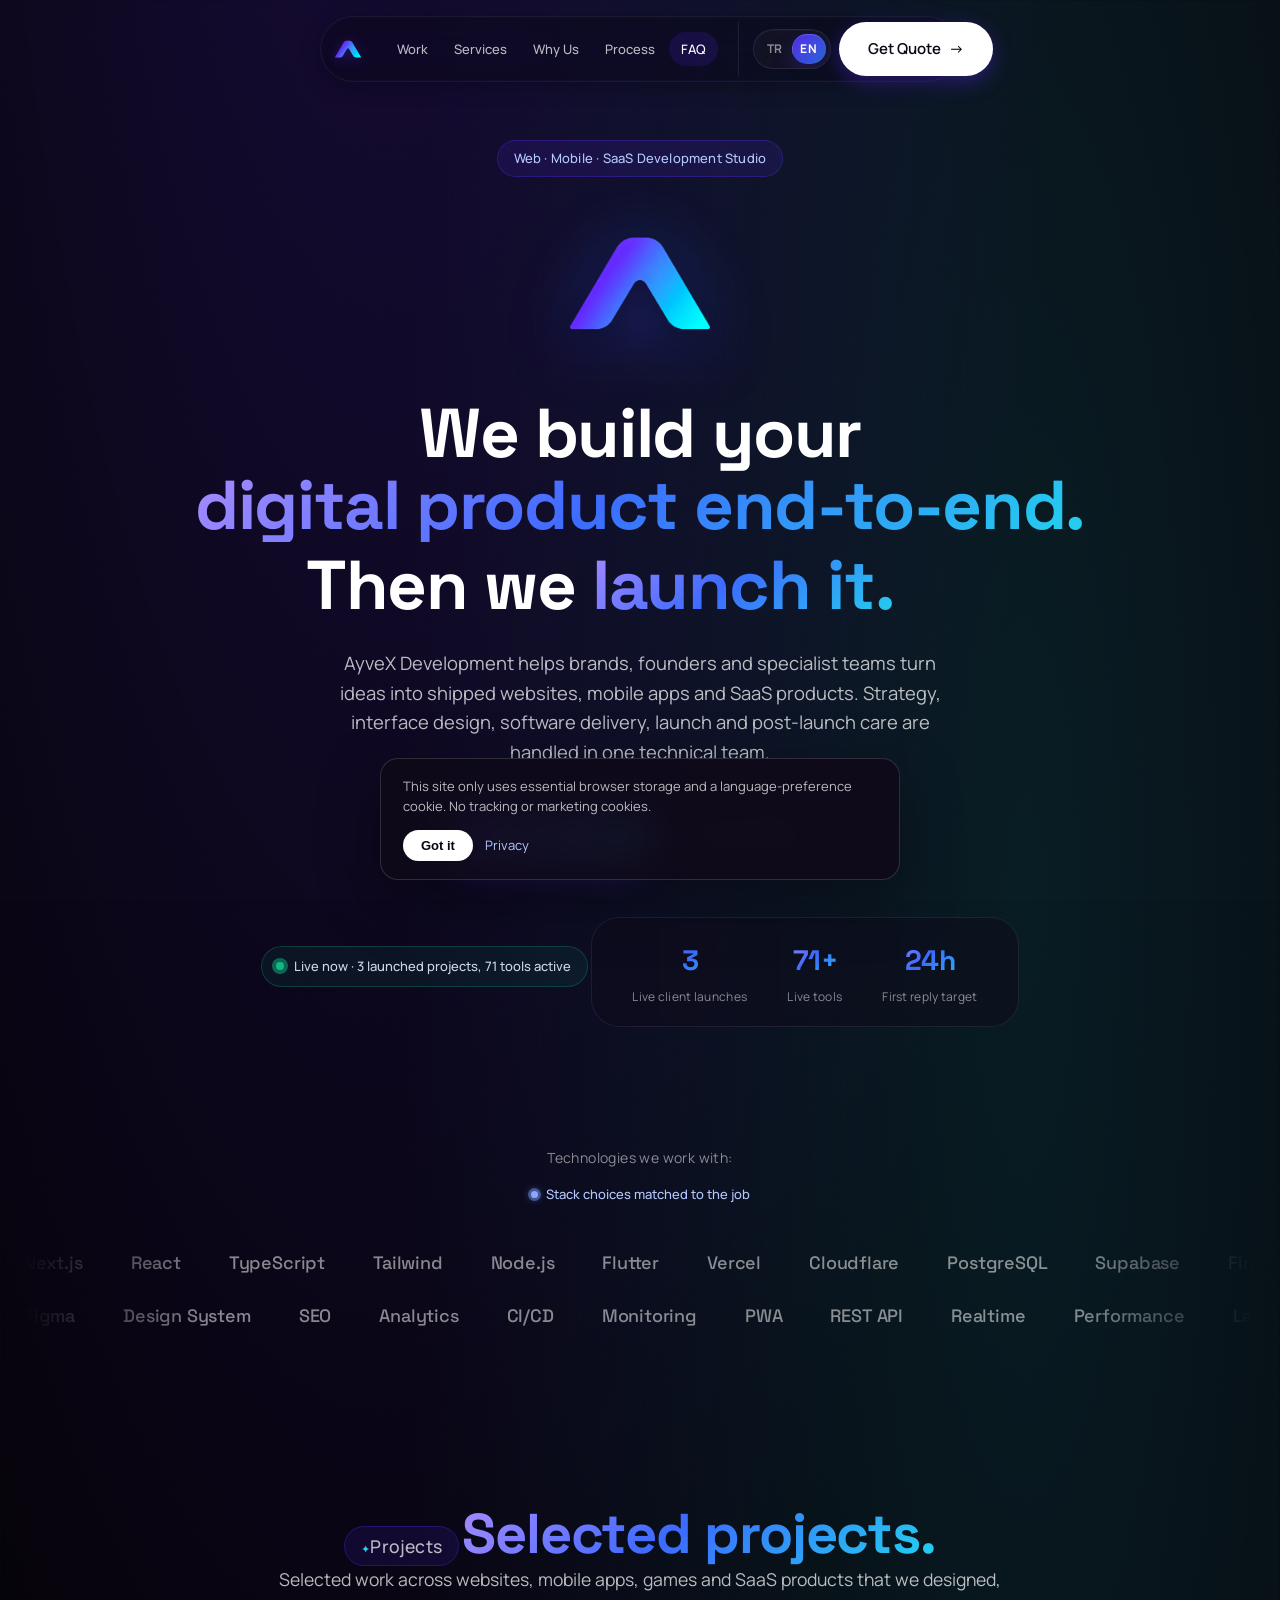
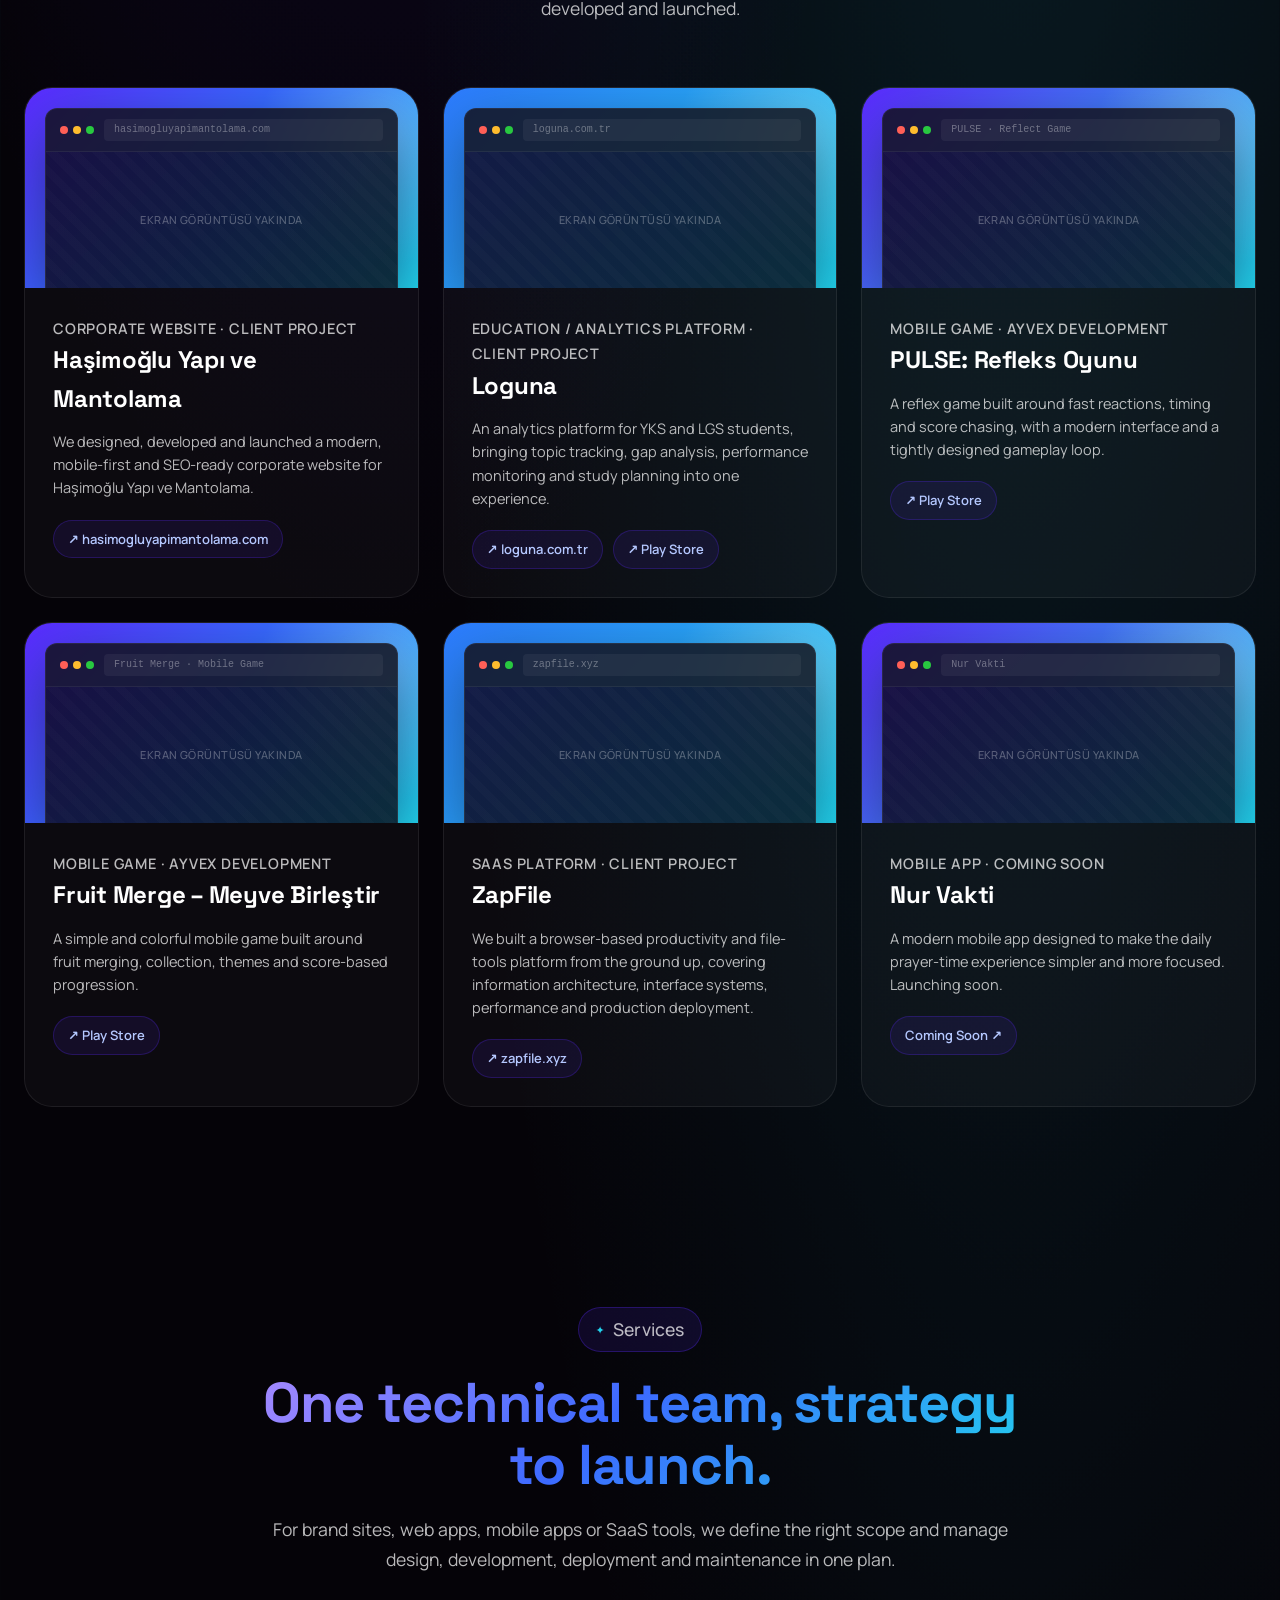
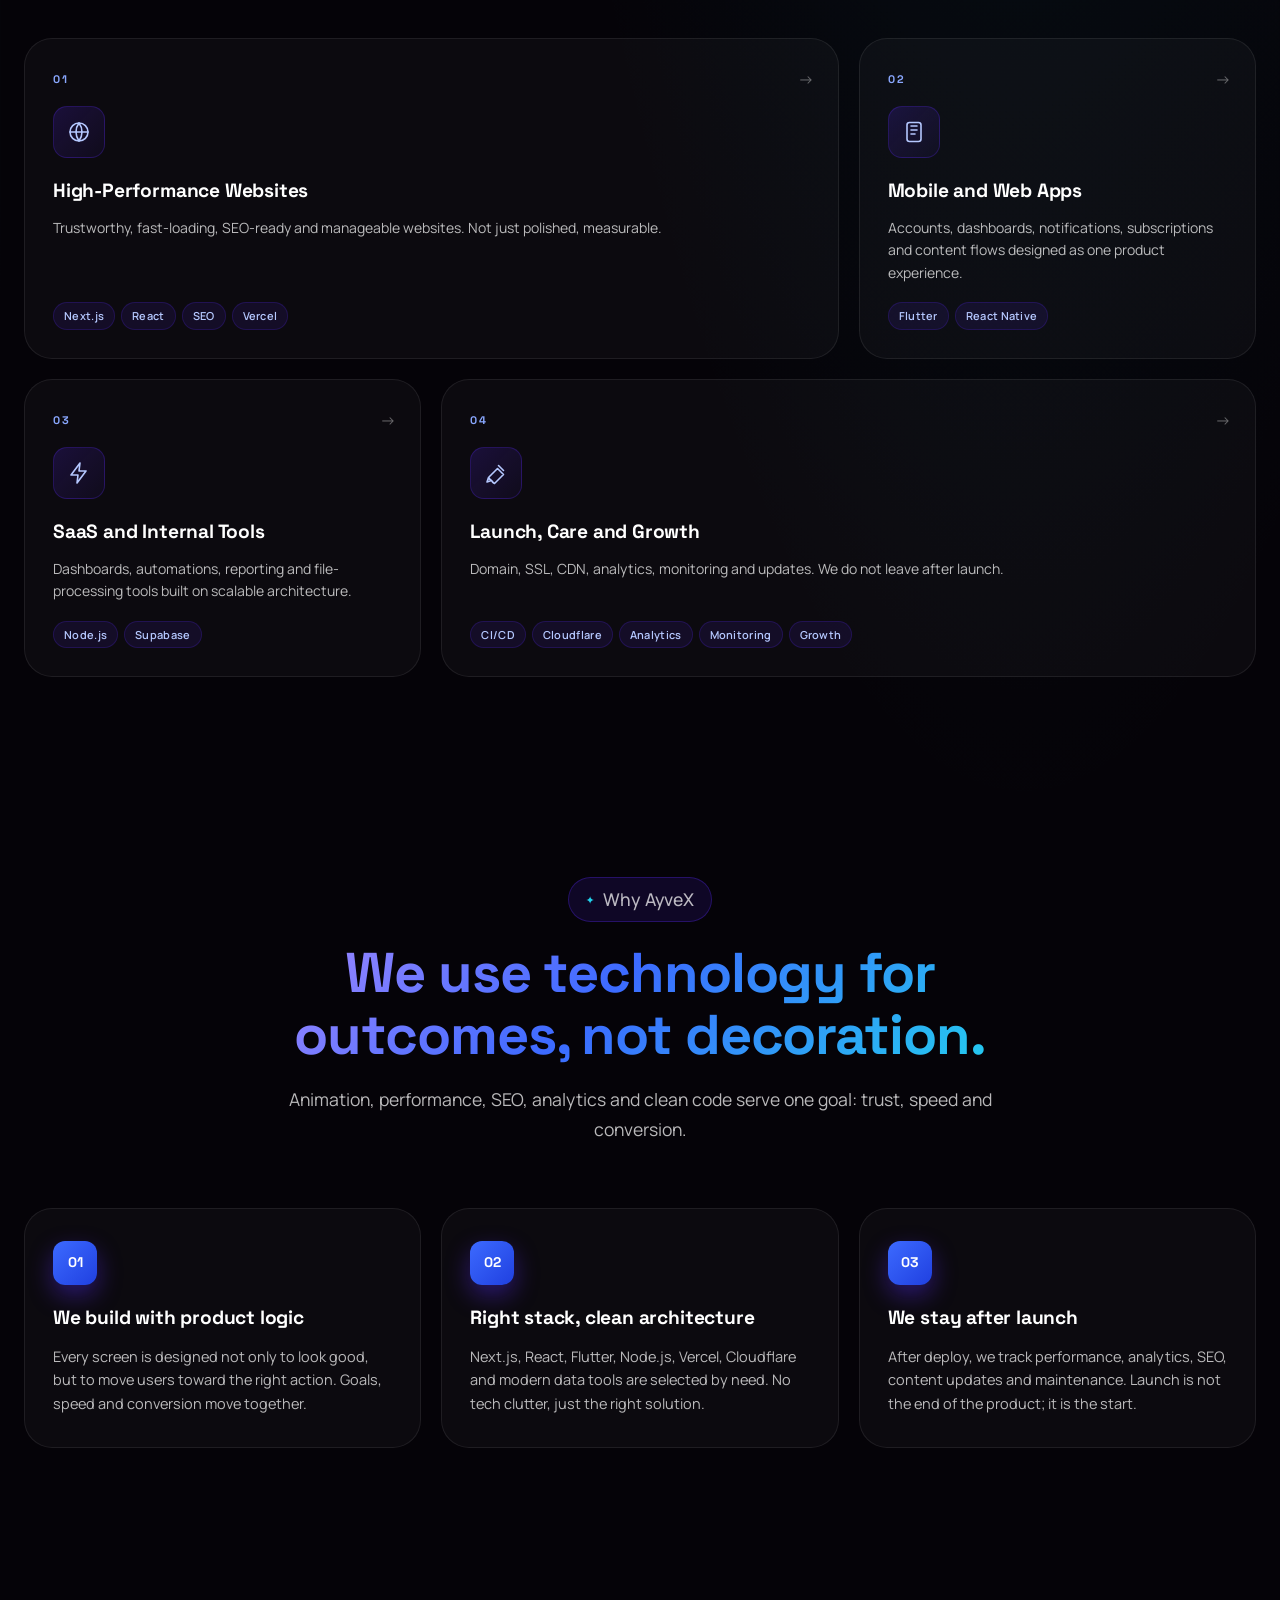
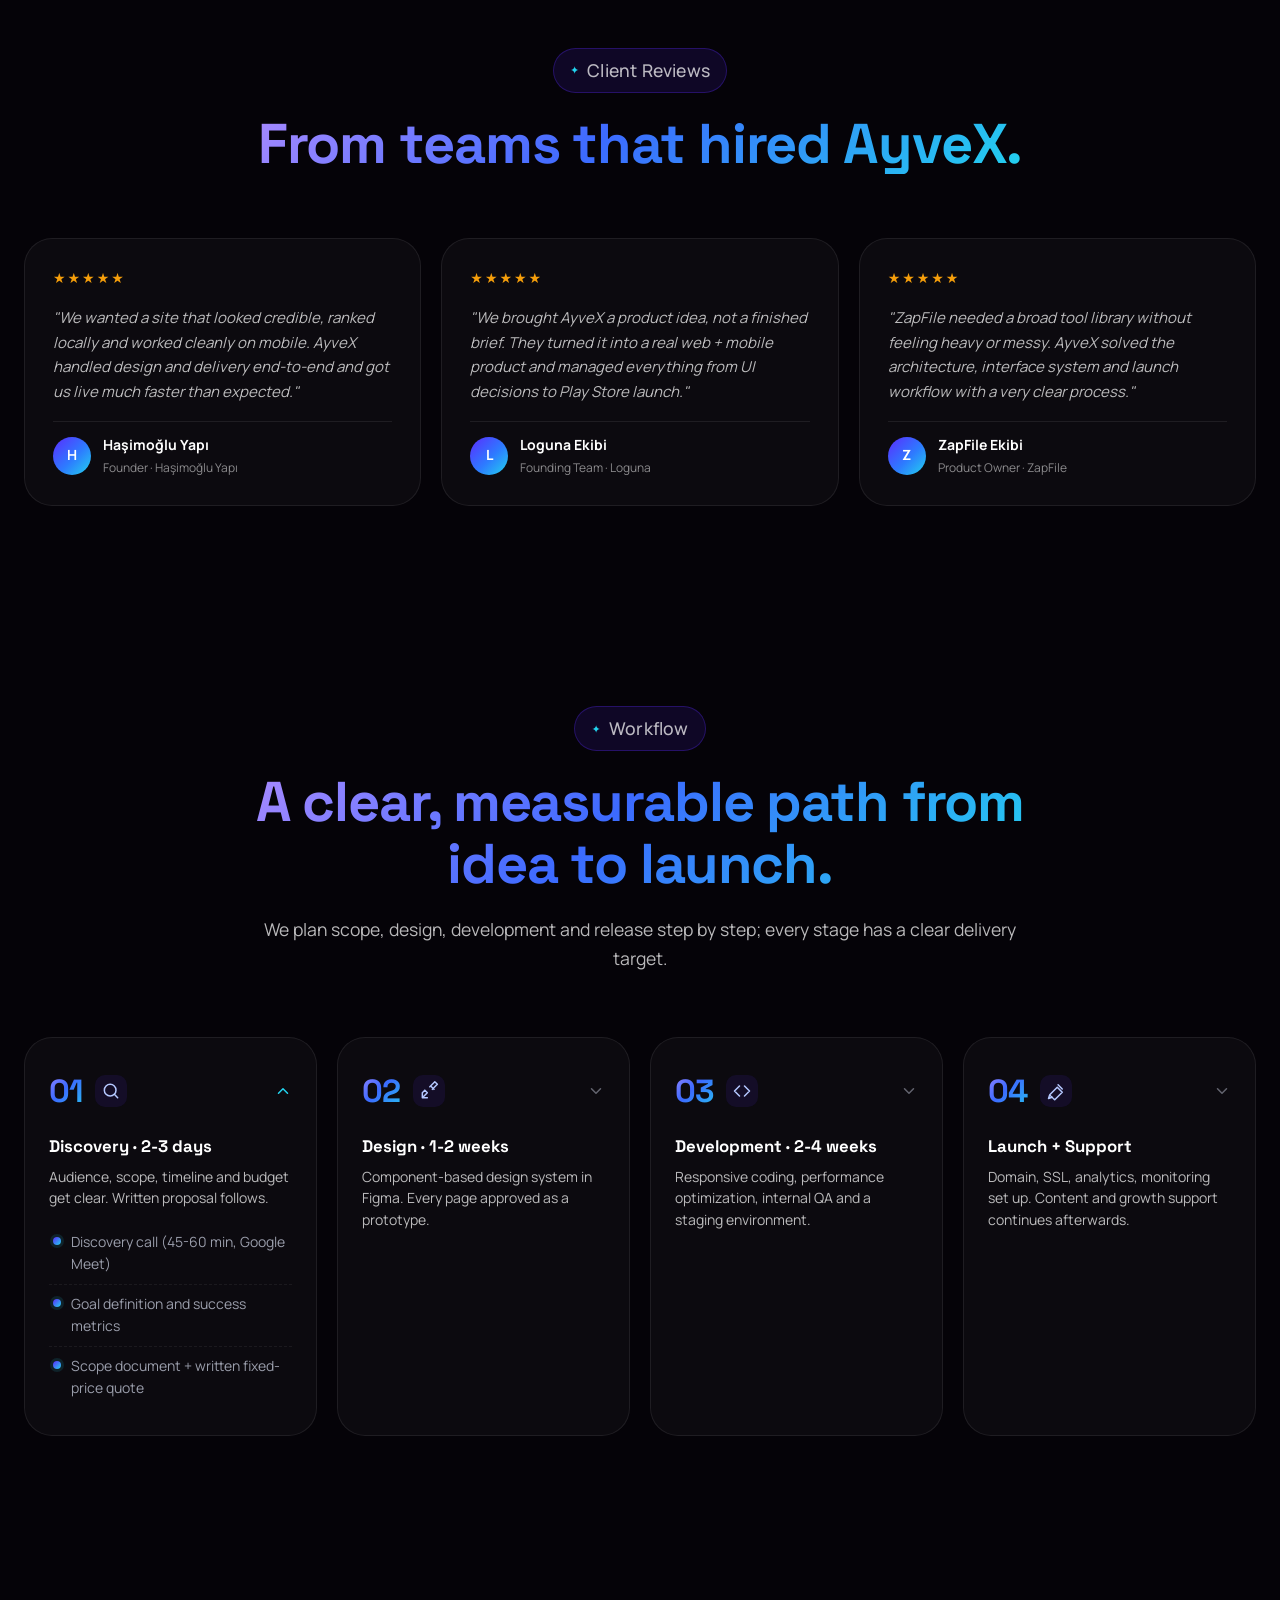
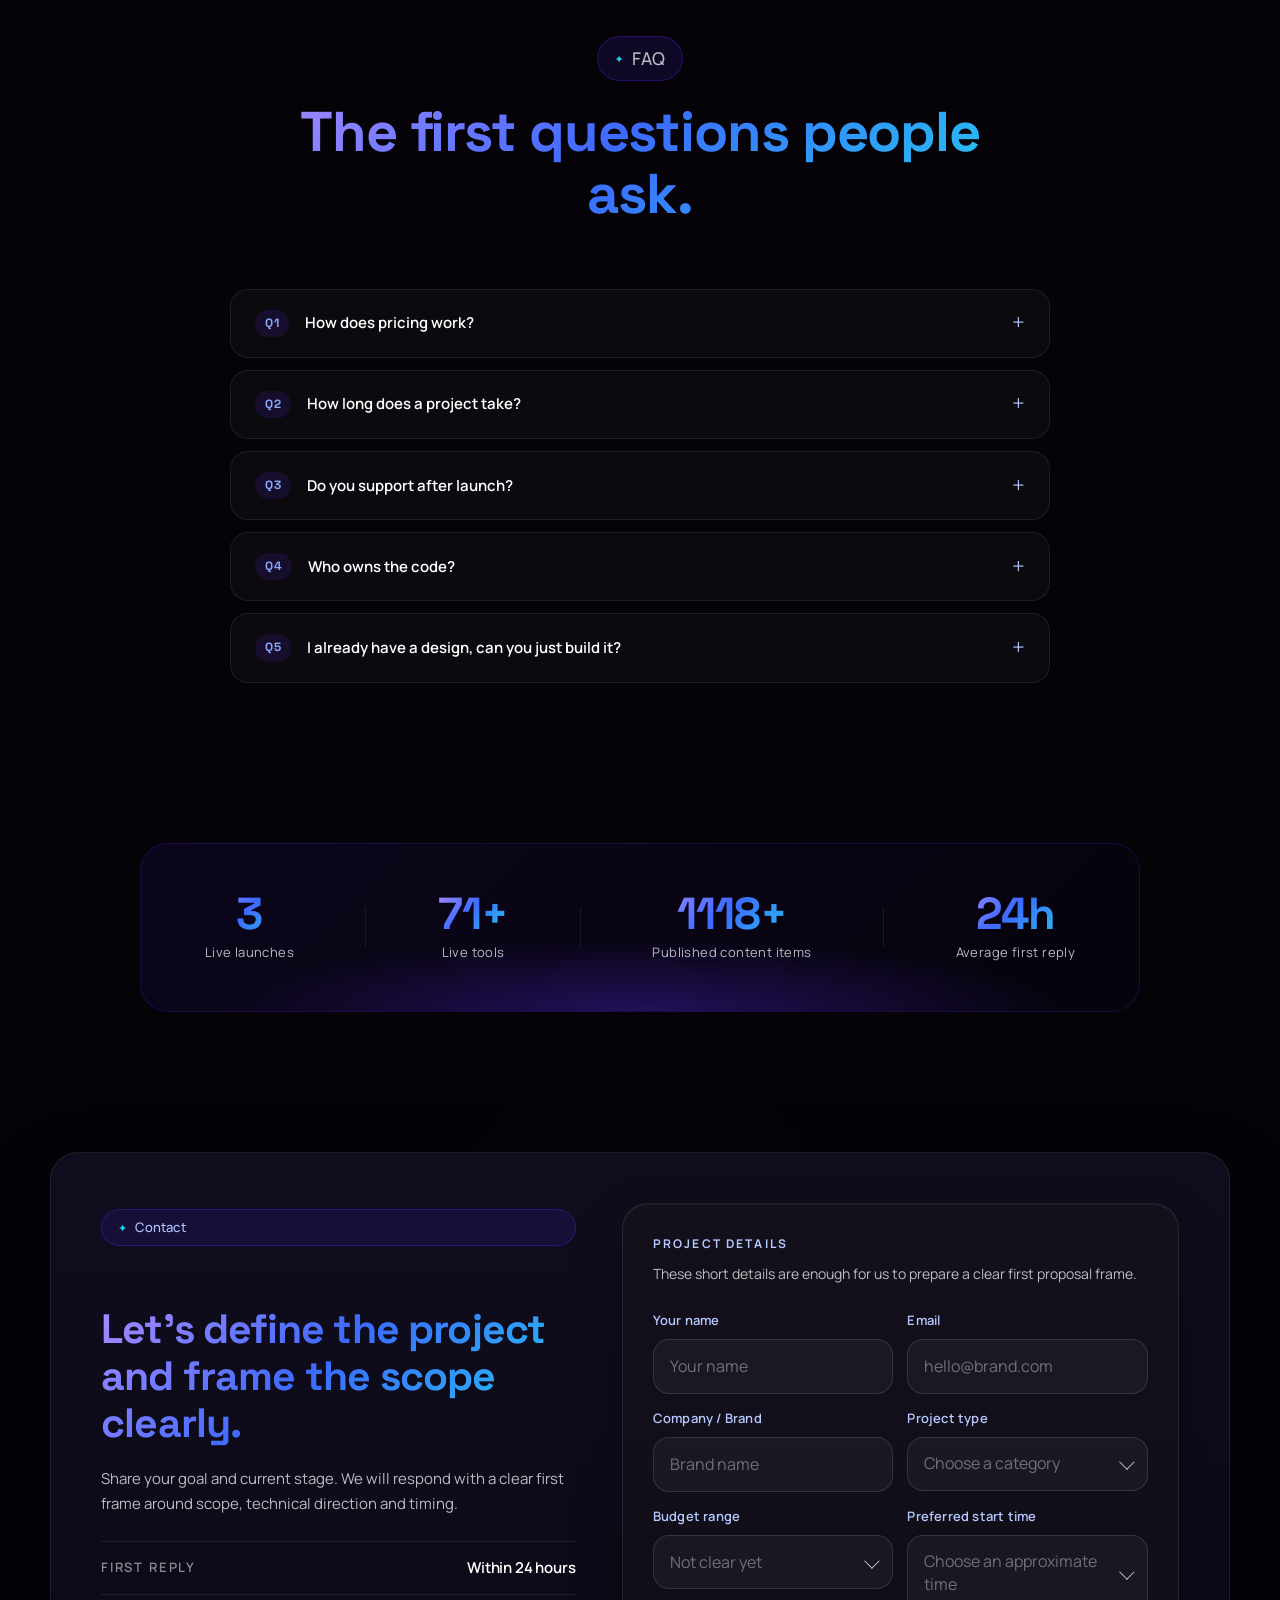
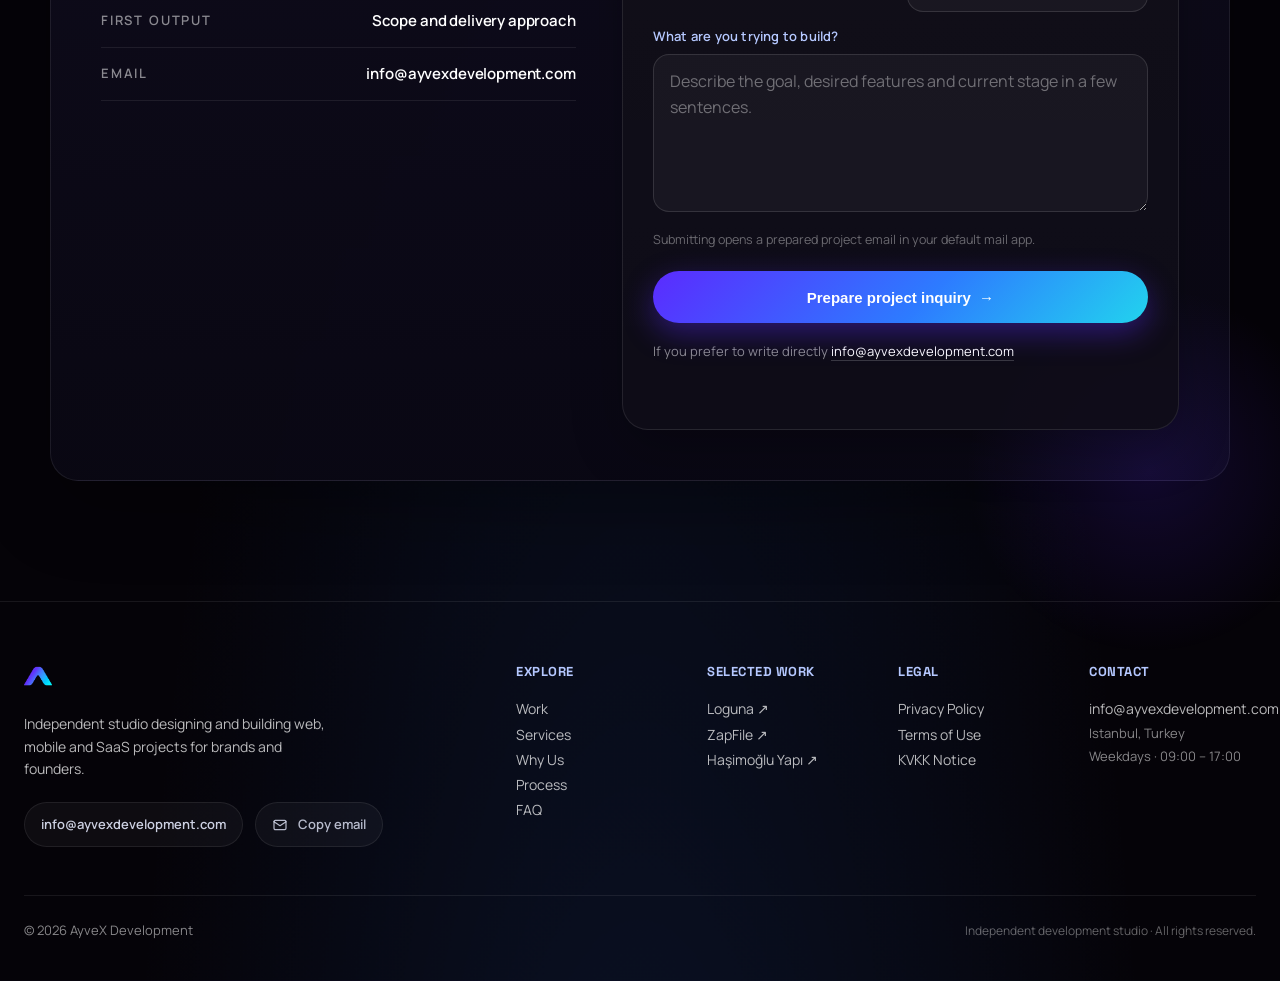
==== commit 5a4db1b5: "update portfolio projects" ====
--- a/index.html
+++ b/index.html
@@ -1,898 +1,1986 @@
-<!DOCTYPE html>
+<!doctype html>
 <html lang="tr">
-<head>
-  <meta charset="UTF-8">
-  <meta name="viewport" content="width=device-width, initial-scale=1.0, viewport-fit=cover">
-  <meta http-equiv="X-UA-Compatible" content="IE=edge">
-  <meta name="format-detection" content="telephone=no">
-
-  <title>AyveX Development — Web, mobil ve SaaS ürün stüdyosu</title>
-
-  <meta name="description" content="AyveX Development; web sitesi, mobil uygulama ve SaaS ürünleri için strateji, arayüz, yazılım, deploy ve büyüme sürecini tek ekipte yönetir. İstanbul.">
-  <meta name="keywords" content="yazılım stüdyosu, web geliştirme, mobil uygulama, SaaS, Loguna, ZapFile, İstanbul yazılım, Next.js, React, Flutter, product studio">
-  <meta name="author" content="AyveX Development">
-  <meta name="robots" content="index, follow, max-image-preview:large">
-  <meta name="googlebot" content="index, follow">
-  <link rel="canonical" href="https://ayvexdevelopment.com/">
-
-  <!-- Open Graph -->
-  <meta property="og:type"        content="website">
-  <meta property="og:url"         content="https://ayvexdevelopment.com/">
-  <meta property="og:site_name"   content="AyveX Development">
-  <meta property="og:title"       content="AyveX Development — Web, mobil ve SaaS ürün stüdyosu">
-  <meta property="og:description" content="Stratejiden arayüze, yazılımdan deploy ve büyümeye kadar dijital ürünlerinizi tek teknik ekiple hayata geçiriyoruz.">
-  <meta property="og:image"       content="https://ayvexdevelopment.com/assets/ayvex-logo-alone.png">
-  <meta property="og:image:alt"   content="AyveX Development logosu">
-  <meta property="og:locale"      content="tr_TR">
-  <meta property="og:locale:alternate" content="en_US">
-
-  <!-- Twitter -->
-  <meta name="twitter:card"        content="summary_large_image">
-  <meta name="twitter:title"       content="AyveX Development — Web, mobil ve SaaS ürün stüdyosu">
-  <meta name="twitter:description" content="Web, mobil ve SaaS ürünleri için strateji, tasarım, yazılım, deploy ve büyüme desteği.">
-  <meta name="twitter:image"       content="https://ayvexdevelopment.com/assets/ayvex-logo-alone.png">
-
-  <!-- Theme / PWA -->
-  <meta name="theme-color" content="#04090f" media="(prefers-color-scheme: dark)">
-  <meta name="theme-color" content="#04090f" media="(prefers-color-scheme: light)">
-  <meta name="color-scheme" content="dark">
-  <meta name="apple-mobile-web-app-capable" content="yes">
-  <meta name="apple-mobile-web-app-status-bar-style" content="black-translucent">
-  <meta name="apple-mobile-web-app-title" content="AyveX">
-  <meta name="application-name" content="AyveX Development">
-  <meta name="msapplication-TileColor" content="#04090f">
-
-  <!-- Favicons -->
-  <link rel="icon" type="image/png" sizes="32x32" href="./assets/ayvex-logo-alone.png">
-  <link rel="icon" type="image/png" sizes="192x192" href="./assets/ayvex-logo-alone.png">
-  <link rel="apple-touch-icon" sizes="180x180" href="./assets/ayvex-logo-alone.png">
-  <link rel="mask-icon" href="./assets/ayvex-logo-alone.png" color="#5eead4">
-  <link rel="shortcut icon" href="./assets/ayvex-logo-alone.png">
-  <link rel="manifest" href="./site.webmanifest">
-
-  <!-- Performance hints -->
-  <link rel="preconnect" href="https://fonts.googleapis.com">
-  <link rel="preconnect" href="https://fonts.gstatic.com" crossorigin>
-  <!-- Non-blocking font load: print trick defers until after render -->
-  <link rel="stylesheet" href="https://fonts.googleapis.com/css2?family=Space+Grotesk:wght@400;500;700&family=Manrope:wght@400;500;600;700;800&display=swap" media="print" onload="this.media='all'">
-  <noscript><link rel="stylesheet" href="https://fonts.googleapis.com/css2?family=Space+Grotesk:wght@400;500;700&family=Manrope:wght@400;500;600;700;800&display=swap"></noscript>
-  <link rel="stylesheet" href="./styles.css">
-
-  <!-- Structured data: Organization + WebSite -->
-  <script type="application/ld+json">
-  {
-    "@context": "https://schema.org",
-    "@graph": [
+  <head>
+    <meta charset="UTF-8" />
+    <meta
+      name="viewport"
+      content="width=device-width, initial-scale=1.0, viewport-fit=cover"
+    />
+    <meta http-equiv="X-UA-Compatible" content="IE=edge" />
+    <meta name="format-detection" content="telephone=no" />
+
+    <title>AyveX Development — Web, mobil ve SaaS geliştirme stüdyosu</title>
+
+    <meta
+      name="description"
+      content="AyveX Development; markalar ve girişimler için web sitesi, mobil uygulama ve SaaS projelerini strateji, tasarım, yazılım, deploy ve bakım dahil uçtan uca geliştirir. İstanbul."
+    />
+    <meta
+      name="keywords"
+      content="yazılım stüdyosu, web geliştirme, mobil uygulama, SaaS geliştirme, kurumsal site, özel yazılım, İstanbul yazılım, Next.js, React, Flutter"
+    />
+    <meta name="author" content="AyveX Development" />
+    <meta name="robots" content="index, follow, max-image-preview:large" />
+    <meta name="googlebot" content="index, follow" />
+    <link
+      id="canonicalLink"
+      rel="canonical"
+      href="https://ayvexdevelopment.com/"
+    />
+    <link
+      id="alternateTr"
+      rel="alternate"
+      hreflang="tr"
+      href="https://ayvexdevelopment.com/"
+    />
+    <link
+      id="alternateEn"
+      rel="alternate"
+      hreflang="en"
+      href="https://ayvexdevelopment.com/?lang=en"
+    />
+    <link
+      rel="alternate"
+      hreflang="x-default"
+      href="https://ayvexdevelopment.com/"
+    />
+
+    <!-- Open Graph -->
+    <meta property="og:type" content="website" />
+    <meta
+      id="ogUrl"
+      property="og:url"
+      content="https://ayvexdevelopment.com/"
+    />
+    <meta property="og:site_name" content="AyveX Development" />
+    <meta
+      id="ogTitle"
+      property="og:title"
+      content="AyveX Development — Web, mobil ve SaaS geliştirme stüdyosu"
+    />
+    <meta
+      id="ogDescription"
+      property="og:description"
+      content="Markalar ve girişimler için web sitesi, mobil uygulama ve SaaS projelerini tasarım, yazılım, deploy ve bakım dahil uçtan uca hayata geçiriyoruz."
+    />
+    <meta
+      property="og:image"
+      content="https://ayvexdevelopment.com/assets/ayvex-logo-alone.png"
+    />
+    <meta property="og:image:alt" content="AyveX Development logosu" />
+    <meta id="ogLocale" property="og:locale" content="tr_TR" />
+    <meta
+      id="ogLocaleAlternate"
+      property="og:locale:alternate"
+      content="en_US"
+    />
+
+    <!-- Twitter -->
+    <meta name="twitter:card" content="summary_large_image" />
+    <meta
+      id="twitterTitle"
+      name="twitter:title"
+      content="AyveX Development — Web, mobil ve SaaS geliştirme stüdyosu"
+    />
+    <meta
+      id="twitterDescription"
+      name="twitter:description"
+      content="Web, mobil ve SaaS projeleri için strateji, tasarım, yazılım, deploy ve bakım desteği."
+    />
+    <meta
+      name="twitter:image"
+      content="https://ayvexdevelopment.com/assets/ayvex-logo-alone.png"
+    />
+
+    <!-- Theme / PWA -->
+    <meta
+      name="theme-color"
+      content="#04090f"
+      media="(prefers-color-scheme: dark)"
+    />
+    <meta
+      name="theme-color"
+      content="#04090f"
+      media="(prefers-color-scheme: light)"
+    />
+    <meta name="color-scheme" content="dark" />
+    <meta name="apple-mobile-web-app-capable" content="yes" />
+    <meta
+      name="apple-mobile-web-app-status-bar-style"
+      content="black-translucent"
+    />
+    <meta name="apple-mobile-web-app-title" content="AyveX" />
+    <meta name="application-name" content="AyveX Development" />
+    <meta name="msapplication-TileColor" content="#04090f" />
+
+    <!-- Favicons -->
+    <link
+      rel="icon"
+      type="image/png"
+      sizes="32x32"
+      href="./assets/ayvex-logo-alone.png"
+    />
+    <link
+      rel="icon"
+      type="image/png"
+      sizes="192x192"
+      href="./assets/ayvex-logo-alone.png"
+    />
+    <link
+      rel="apple-touch-icon"
+      sizes="180x180"
+      href="./assets/ayvex-logo-alone.png"
+    />
+    <link
+      rel="mask-icon"
+      href="./assets/ayvex-logo-alone.png"
+      color="#5eead4"
+    />
+    <link rel="shortcut icon" href="./assets/ayvex-logo-alone.png" />
+    <link rel="manifest" href="./site.webmanifest" />
+
+    <!-- Performance hints -->
+    <link rel="preconnect" href="https://fonts.googleapis.com" />
+    <link rel="preconnect" href="https://fonts.gstatic.com" crossorigin />
+    <!-- Non-blocking font load: print trick defers until after render -->
+    <link
+      rel="stylesheet"
+      href="https://fonts.googleapis.com/css2?family=Space+Grotesk:wght@400;500;700&family=Manrope:wght@400;500;600;700;800&display=swap"
+    />
+    <link rel="stylesheet" href="./styles.css" />
+
+    <style>
+      /* Projects section: bilingual copy without changing the existing i18n system */
+      .work-section .project-en {
+        display: none;
+      }
+
+      .work-section.is-en .project-tr {
+        display: none;
+      }
+
+      .work-section.is-en .project-en {
+        display: inline;
+      }
+
+      .work-section.is-en .project-block {
+        display: block;
+      }
+
+      .work-section .project-block.project-en {
+        display: none;
+      }
+
+      .work-section.is-en .project-block.project-tr {
+        display: none;
+      }
+
+      .work-section.is-en .project-block.project-en {
+        display: block;
+      }
+    </style>
+
+    <!-- Structured data: Organization + WebSite -->
+    <script id="orgSchema" type="application/ld+json">
       {
-        "@type": "Organization",
-        "@id": "https://ayvexdevelopment.com/#organization",
-        "name": "AyveX Development",
-        "alternateName": "AyveX",
-        "url": "https://ayvexdevelopment.com/",
-        "logo": "https://ayvexdevelopment.com/assets/ayvex-logo-alone.png",
-        "image": "https://ayvexdevelopment.com/assets/ayvex-logo-alone.png",
-        "email": "info@ayvexdevelopment.com",
-        "description": "Web, mobil ve SaaS ürünleri için strateji, tasarım, yazılım ve deploy süreçlerini yöneten bağımsız teknoloji stüdyosu.",
-        "foundingLocation": {
-          "@type": "Place",
-          "address": { "@type": "PostalAddress", "addressLocality": "İstanbul", "addressCountry": "TR" }
-        },
-        "address": {
-          "@type": "PostalAddress",
-          "addressLocality": "İstanbul",
-          "addressCountry": "TR"
-        },
-        "contactPoint": {
-          "@type": "ContactPoint",
-          "email": "info@ayvexdevelopment.com",
-          "contactType": "customer support",
-          "availableLanguage": ["Turkish", "English"]
-        },
-        "sameAs": [
-          "https://loguna.com.tr/",
-          "https://www.zapfile.xyz/",
-          "https://play.google.com/store/apps/details?id=com.loguna.app"
-        ],
-        "owns": [
-          { "@type": "SoftwareApplication", "name": "Loguna", "applicationCategory": "EducationApplication", "operatingSystem": "Web, Android", "url": "https://loguna.com.tr/" },
-          { "@type": "WebApplication", "name": "ZapFile", "applicationCategory": "UtilityApplication", "url": "https://www.zapfile.xyz/" }
+        "@context": "https://schema.org",
+        "@graph": [
+          {
+            "@type": "Organization",
+            "@id": "https://ayvexdevelopment.com/#organization",
+            "name": "AyveX Development",
+            "alternateName": "AyveX",
+            "url": "https://ayvexdevelopment.com/",
+            "logo": "https://ayvexdevelopment.com/assets/ayvex-logo-alone.png",
+            "image": "https://ayvexdevelopment.com/assets/ayvex-logo-alone.png",
+            "email": "info@ayvexdevelopment.com",
+            "description": "Markalar ve girişimler için web sitesi, mobil uygulama ve SaaS projelerini strateji, tasarım, yazılım ve yayına alma dahil uçtan uca geliştiren bağımsız teknoloji stüdyosu.",
+            "foundingLocation": {
+              "@type": "Place",
+              "address": {
+                "@type": "PostalAddress",
+                "addressLocality": "İstanbul",
+                "addressCountry": "TR"
+              }
+            },
+            "address": {
+              "@type": "PostalAddress",
+              "addressLocality": "İstanbul",
+              "addressCountry": "TR"
+            },
+            "contactPoint": {
+              "@type": "ContactPoint",
+              "email": "info@ayvexdevelopment.com",
+              "contactType": "customer support",
+              "availableLanguage": ["Turkish", "English"]
+            }
+          },
+          {
+            "@type": "WebSite",
+            "@id": "https://ayvexdevelopment.com/#website",
+            "url": "https://ayvexdevelopment.com/",
+            "name": "AyveX Development",
+            "publisher": {
+              "@id": "https://ayvexdevelopment.com/#organization"
+            },
+            "inLanguage": ["tr", "en"]
+          }
         ]
-      },
+      }
+    </script>
+
+    <!-- Structured data: FAQPage -->
+    <script id="faqSchema" type="application/ld+json">
       {
-        "@type": "WebSite",
-        "@id": "https://ayvexdevelopment.com/#website",
-        "url": "https://ayvexdevelopment.com/",
-        "name": "AyveX Development",
-        "publisher": { "@id": "https://ayvexdevelopment.com/#organization" },
-        "inLanguage": ["tr", "en"]
+        "@context": "https://schema.org",
+        "@type": "FAQPage",
+        "mainEntity": [
+          {
+            "@type": "Question",
+            "name": "Fiyatlandırma nasıl çalışıyor?",
+            "acceptedAnswer": {
+              "@type": "Answer",
+              "text": "Sabit fiyat veriyoruz. Keşif görüşmesinden sonra projenin kapsamına göre net bir teklif hazırlıyoruz. Küçük landing page'ler için daha ekonomik, tam uygulama için kapsamlı paketler."
+            }
+          },
+          {
+            "@type": "Question",
+            "name": "Bir proje ne kadar sürede biter?",
+            "acceptedAnswer": {
+              "@type": "Answer",
+              "text": "Basit kurumsal site: 1-2 hafta. Özellikli web uygulaması: 3-6 hafta. Mobil + web kombinasyonu: 6-10 hafta. Keşif aşamasında net süre paylaşılır."
+            }
+          },
+          {
+            "@type": "Question",
+            "name": "Yayına aldıktan sonra destek veriyor musunuz?",
+            "acceptedAnswer": {
+              "@type": "Answer",
+              "text": "Evet. 1 aylık garanti süresi standart. Sonrası için aylık bakım paketleri (içerik güncellemesi, güvenlik, analytics raporu) sunuyoruz."
+            }
+          },
+          {
+            "@type": "Question",
+            "name": "Kodun sahipliği kimde?",
+            "acceptedAnswer": {
+              "@type": "Answer",
+              "text": "Sizde. Teslim sonrası kod tamamen size ait. İsterseniz başka bir ekiple devam edebilirsiniz. Repo, domain, hosting hesapları sizin adınıza açılır."
+            }
+          },
+          {
+            "@type": "Question",
+            "name": "Tasarımını ben yaptım, sadece geliştirme yapar mısınız?",
+            "acceptedAnswer": {
+              "@type": "Answer",
+              "text": "Yaparız. Figma dosyası veya mevcut bir tasarımınız varsa sadece geliştirme + deploy adımlarında da çalışabiliriz."
+            }
+          }
+        ]
       }
-    ]
-  }
-  </script>
-
-  <!-- Structured data: FAQPage -->
-  <script type="application/ld+json">
-  {
-    "@context": "https://schema.org",
-    "@type": "FAQPage",
-    "mainEntity": [
-      {
-        "@type": "Question",
-        "name": "Fiyatlandırma nasıl çalışıyor?",
-        "acceptedAnswer": {
-          "@type": "Answer",
-          "text": "Sabit fiyat veriyoruz. Keşif görüşmesinden sonra projenin kapsamına göre net bir teklif hazırlıyoruz. Küçük landing page'ler için daha ekonomik, tam uygulama için kapsamlı paketler."
-        }
-      },
-      {
-        "@type": "Question",
-        "name": "Bir proje ne kadar sürede biter?",
-        "acceptedAnswer": {
-          "@type": "Answer",
-          "text": "Basit kurumsal site: 1-2 hafta. Özellikli web uygulaması: 3-6 hafta. Mobil + web kombinasyonu: 6-10 hafta. Keşif aşamasında net süre paylaşılır."
-        }
-      },
-      {
-        "@type": "Question",
-        "name": "Yayına aldıktan sonra destek veriyor musunuz?",
-        "acceptedAnswer": {
-          "@type": "Answer",
-          "text": "Evet. 1 aylık garanti süresi standart. Sonrası için aylık bakım paketleri (içerik güncellemesi, güvenlik, analytics raporu) sunuyoruz."
-        }
-      },
-      {
-        "@type": "Question",
-        "name": "Kodun sahipliği kimde?",
-        "acceptedAnswer": {
-          "@type": "Answer",
-          "text": "Sizde. Teslim sonrası kod tamamen size ait. İsterseniz başka bir ekiple devam edebilirsiniz. Repo, domain, hosting hesapları sizin adınıza açılır."
-        }
-      },
-      {
-        "@type": "Question",
-        "name": "Tasarımını ben yaptım, sadece geliştirme yapar mısınız?",
-        "acceptedAnswer": {
-          "@type": "Answer",
-          "text": "Yaparız. Figma dosyası veya mevcut bir tasarımınız varsa sadece geliştirme + deploy adımlarında da çalışabiliriz."
-        }
-      }
-    ]
-  }
-  </script>
-</head>
-<body>
-  <a class="skip-link" href="#hero" data-i18n="a11y.skipLink">İçeriğe geç</a>
-  <div id="scroll-progress"></div>
-  <canvas id="aurora-canvas" aria-hidden="true"></canvas>
-  <div class="site-shell">
-    <header class="site-header">
-      <a class="brand-standalone" href="#hero" aria-label="AyveX Development">
-        <img class="brand-mark-header" src="./assets/ayvex-logo-alone.png" alt="AyveX">
-      </a>
-
-      <a class="header-mini-cta" href="#contact" data-i18n="nav.cta">Teklif Al</a>
-
-      <button class="menu-toggle" type="button" aria-label="Menuyu ac" aria-controls="mobileMenu" aria-expanded="false">
-        <span></span>
-        <span></span>
-        <span></span>
-      </button>
-
-      <div id="mobileMenu" class="nav-panel">
-        <nav class="nav">
-          <a href="#work"     data-i18n="nav.projects">Ürünler</a>
-          <a href="#services" data-i18n="nav.services">Hizmetler</a>
-          <a href="#why"      data-i18n="nav.why">Neden Biz</a>
-          <a href="#process"  data-i18n="nav.process">Süreç</a>
-          <a href="#faq"      data-i18n="nav.faq">SSS</a>
-        </nav>
-
-        <div class="header-actions">
-          <button id="langToggle" class="lang-toggle" type="button">TR</button>
-          <a class="button button-ghost" href="#contact" data-i18n="nav.cta">Teklif Al</a>
+    </script>
+  </head>
+  <body>
+    <a class="skip-link" href="#hero" data-i18n="a11y.skipLink">İçeriğe geç</a>
+    <div id="scroll-progress"></div>
+    <canvas id="aurora-canvas" aria-hidden="true"></canvas>
+    <div class="site-shell">
+      <header class="site-header">
+        <a class="brand-standalone" href="#hero" aria-label="AyveX Development">
+          <img
+            class="brand-mark-header"
+            src="./assets/ayvex-logo-alone.png"
+            alt="AyveX"
+          />
+        </a>
+
+        <div class="header-center">
+          <div
+            class="lang-switch"
+            role="group"
+            aria-label="Dil seçimi"
+            data-language-switcher
+            data-i18n-aria-label="a11y.languageSwitcher"
+          >
+            <button
+              class="lang-switch-button is-active"
+              type="button"
+              data-lang-switch="tr"
+              aria-label="Dili Türkçeye çevir"
+              aria-pressed="true"
+            >
+              TR
+            </button>
+            <button
+              class="lang-switch-button"
+              type="button"
+              data-lang-switch="en"
+              aria-label="Dili İngilizceye çevir"
+              aria-pressed="false"
+            >
+              EN
+            </button>
+          </div>
         </div>
-      </div>
-    </header>
-
-    <main>
-      <!-- ─── HERO ─── -->
-      <section class="hero" id="hero">
-        <div class="hero-copy reveal">
-          <p class="eyebrow" data-i18n="hero.eyebrow">
-            Web · Mobil · SaaS Ürün Stüdyosu
-          </p>
-          <div class="hero-logo" aria-hidden="true">
-            <img src="./assets/ayvex-logo-alone.png" alt="">
-          </div>
-          <h1>
-            <span data-i18n="hero.titleLine1">Dijital ürününüzü</span>
-            <span class="gradient-word" data-i18n="hero.titleLine2">uçtan uca kurarız.</span>
-            <span class="rotator-line">
-              <span data-i18n="hero.titleLine3a">Sonra onu </span>
-              <span class="word-rotator" aria-live="polite">
-                <span class="word is-active" data-i18n="hero.rot1">yayına çıkarırız.</span>
-                <span class="word" data-i18n="hero.rot2">hızlandırırız.</span>
-                <span class="word" data-i18n="hero.rot3">ölçekleriz.</span>
-                <span class="word" data-i18n="hero.rot4">büyütürüz.</span>
+
+        <button
+          class="menu-toggle"
+          type="button"
+          aria-label="Menüyü aç"
+          aria-controls="mobileMenu"
+          aria-expanded="false"
+          data-i18n-aria-label="a11y.menuOpen"
+        >
+          <span></span>
+          <span></span>
+          <span></span>
+        </button>
+
+        <div id="mobileMenu" class="nav-panel">
+          <nav class="nav">
+            <a href="#work" data-i18n="nav.projects">Projeler</a>
+            <a href="#services" data-i18n="nav.services">Hizmetler</a>
+            <a href="#why" data-i18n="nav.why">Neden Biz</a>
+            <a href="#process" data-i18n="nav.process">Süreç</a>
+            <a href="#faq" data-i18n="nav.faq">SSS</a>
+          </nav>
+
+          <div class="header-actions">
+            <div
+              class="lang-switch"
+              role="group"
+              aria-label="Dil seçimi"
+              data-language-switcher
+              data-i18n-aria-label="a11y.languageSwitcher"
+            >
+              <button
+                class="lang-switch-button is-active"
+                type="button"
+                data-lang-switch="tr"
+                aria-label="Dili Türkçeye çevir"
+                aria-pressed="true"
+              >
+                TR
+              </button>
+              <button
+                class="lang-switch-button"
+                type="button"
+                data-lang-switch="en"
+                aria-label="Dili İngilizceye çevir"
+                aria-pressed="false"
+              >
+                EN
+              </button>
+            </div>
+            <a class="button button-ghost" href="#contact" data-i18n="nav.cta"
+              >Teklif Al</a
+            >
+          </div>
+        </div>
+      </header>
+
+      <main>
+        <!-- ─── HERO ─── -->
+        <section class="hero" id="hero">
+          <div class="hero-copy reveal">
+            <p class="eyebrow" data-i18n="hero.eyebrow">
+              Web · Mobil · SaaS Geliştirme Stüdyosu
+            </p>
+            <div class="hero-logo" aria-hidden="true">
+              <img src="./assets/ayvex-logo-alone.png" alt="" />
+            </div>
+            <h1>
+              <span data-i18n="hero.titleLine1">Dijital ürününüzü</span>
+              <span class="gradient-word" data-i18n="hero.titleLine2"
+                >uçtan uca kurarız.</span
+              >
+              <span class="rotator-line" aria-hidden="true">
+                <span data-i18n="hero.titleLine3a">Sonra onu </span>
+                <span class="word-rotator">
+                  <span class="word is-active" data-i18n="hero.rot1"
+                    >yayına çıkarırız.</span
+                  >
+                  <span class="word" data-i18n="hero.rot2">hızlandırırız.</span>
+                  <span class="word" data-i18n="hero.rot3">ölçekleriz.</span>
+                  <span class="word" data-i18n="hero.rot4">büyütürüz.</span>
+                </span>
               </span>
-            </span>
-          </h1>
-          <p class="hero-text" data-i18n="hero.text">
-            AyveX Development; web sitesi, mobil uygulama ve SaaS ürünleri için strateji,
-            arayüz, yazılım ve yayına alma sürecini tek ekipte toplar. Hızlı açılan,
-            güvenilir ve ölçeklenebilir ürünler geliştiririz.
-          </p>
-          <div class="hero-actions">
-            <a class="button button-primary" href="#contact" data-i18n="hero.primaryCta">Projeni Başlatalım</a>
-            <a class="button button-secondary" href="#work" data-i18n="hero.secondaryCta">Canlı İşleri Gör</a>
-          </div>
-          <div class="live-status" aria-live="polite">
-            <span class="live-pulse" aria-hidden="true"></span>
-            <span class="live-text" data-i18n="hero.liveStatus">Şu an canlı · 2 ürün, 71 araç aktif</span>
-          </div>
-          <ul class="hero-metrics" role="list">
-            <li>
-              <strong data-count-to="2" data-suffix="">2</strong>
-              <span data-i18n="hero.metric1Text">Canlı ürün deneyimi</span>
-            </li>
-            <li>
-              <strong data-count-to="71" data-suffix="+">71+</strong>
-              <span data-i18n="hero.metric2Text">Tarayıcı aracı</span>
-            </li>
-            <li>
-              <strong data-count-to="24" data-suffix="h">24h</strong>
-              <span data-i18n="hero.metric3Text">İlk dönüş hedefi</span>
-            </li>
-          </ul>
-        </div>
-
-        <div class="hero-visual reveal" aria-hidden="true">
-          <div class="orb orb-a"></div>
-          <div class="orb orb-b"></div>
-          <div class="dashboard-card glass">
-            <div class="card-topline">
-              <span class="status-dot"></span>
-              <span data-i18n="hero.panelTitle">Ürün Komuta Merkezi</span>
+              <span class="sr-only" data-i18n="hero.titleLine3"
+                >Sonra onu yayına çıkarırız.</span
+              >
+            </h1>
+            <p class="hero-text" data-i18n="hero.text">
+              AyveX Development; markalar, girişimler ve uzman ekipler için web
+              sitesi, mobil uygulama ve SaaS projelerini strateji, arayüz,
+              yazılım ve yayına alma dahil uçtan uca geliştirir. Gerektiğinde
+              bakım ve büyüme tarafını da tek ekipte yönetiriz.
+            </p>
+            <div class="hero-actions">
+              <a
+                class="button button-primary"
+                href="#contact"
+                data-i18n="hero.primaryCta"
+                >Projeni Başlatalım</a
+              >
+              <a
+                class="button button-secondary"
+                href="#work"
+                data-i18n="hero.secondaryCta"
+                >Canlı İşleri Gör</a
+              >
             </div>
-            <div class="card-grid">
-              <article>
-                <small data-i18n="hero.panel1Label">Loguna</small>
-                <strong data-i18n="hero.panel1Value">Canlı</strong>
-              </article>
-              <article>
-                <small data-i18n="hero.panel2Label">ZapFile</small>
-                <strong data-i18n="hero.panel2Value">Canlı</strong>
-              </article>
-              <article>
-                <small data-i18n="hero.panel3Label">Platform</small>
-                <strong data-i18n="hero.panel3Value">Web + Mobil</strong>
-              </article>
-              <article>
-                <small data-i18n="hero.panel4Label">Operasyon</small>
-                <strong data-i18n="hero.panel4Value">Deploy + Bakım</strong>
-              </article>
+            <div class="live-status">
+              <span class="live-pulse" aria-hidden="true"></span>
+              <span class="live-text" data-i18n="hero.liveStatus"
+                >Şu an canlı · 3 yayındaki iş, 71 araç aktif</span
+              >
             </div>
-            <div class="mini-panels">
-              <div class="mini-panel"></div>
-              <div class="mini-panel"></div>
-              <div class="mini-panel accent"></div>
-            </div>
-          </div>
-        </div>
-      </section>
-
-      <!-- ─── TECH STACK RIBBON ─── -->
-      <section class="trust reveal">
-        <div class="trust-head">
-          <p data-i18n="trust.text">Çalıştığımız teknolojiler:</p>
-          <span class="trust-live"><span class="trust-live-dot"></span><span data-i18n="trust.live">Ürün hızında teknoloji seçimi</span></span>
-        </div>
-
-        <div class="stack-marquee" aria-label="Teknoloji altyapımız">
-          <div class="stack-track">
-            <div class="stack-group">
-              <span>Next.js</span>
-              <span>React</span>
-              <span>TypeScript</span>
-              <span>Tailwind</span>
-              <span>Node.js</span>
-              <span>Flutter</span>
-              <span>Vercel</span>
-              <span>Cloudflare</span>
-              <span>PostgreSQL</span>
-              <span>Supabase</span>
-              <span>Firebase</span>
-              <span>Prisma</span>
-            </div>
-            <div class="stack-group" aria-hidden="true">
-              <span>Next.js</span>
-              <span>React</span>
-              <span>TypeScript</span>
-              <span>Tailwind</span>
-              <span>Node.js</span>
-              <span>Flutter</span>
-              <span>Vercel</span>
-              <span>Cloudflare</span>
-              <span>PostgreSQL</span>
-              <span>Supabase</span>
-              <span>Firebase</span>
-              <span>Prisma</span>
-            </div>
-          </div>
-        </div>
-
-        <div class="stack-marquee stack-marquee-alt" aria-label="Üretim ve büyüme kabiliyetlerimiz">
-          <div class="stack-track">
-            <div class="stack-group">
-              <span>Figma</span>
-              <span>Design System</span>
-              <span>SEO</span>
-              <span>Analytics</span>
-              <span>CI/CD</span>
-              <span>Monitoring</span>
-              <span>PWA</span>
-              <span>REST API</span>
-              <span>Realtime</span>
-              <span>Performance</span>
-              <span>Launch Ops</span>
-              <span>Growth</span>
-            </div>
-            <div class="stack-group" aria-hidden="true">
-              <span>Figma</span>
-              <span>Design System</span>
-              <span>SEO</span>
-              <span>Analytics</span>
-              <span>CI/CD</span>
-              <span>Monitoring</span>
-              <span>PWA</span>
-              <span>REST API</span>
-              <span>Realtime</span>
-              <span>Performance</span>
-              <span>Launch Ops</span>
-              <span>Growth</span>
-            </div>
-          </div>
-        </div>
-      </section>
-
-      <!-- ─── WORK / PROJECTS ─── -->
-      <section class="section work-section" id="work">
-        <div class="section-head reveal">
-          <p class="eyebrow" data-i18n="work.eyebrow">Ürünlerimiz</p>
-          <h2 class="gradient-heading" data-i18n="work.title">Canlı ürünler, gerçek sonuçlar.</h2>
-          <p data-i18n="work.text">
-            Sadece vitrin tasarlamıyoruz; kullanılan, ölçülen ve geliştirilen dijital ürünler kuruyoruz.
-            Aşağıda bu yaklaşımın çalışan örnekleri var.
-          </p>
-        </div>
-
-        <div class="work-grid">
-          <article class="work-card reveal" data-delay="1">
-            <div class="work-art gradient-a">
-              <div class="browser-window has-shot">
-                <div class="browser-chrome">
-                  <div class="chrome-dots"><span></span><span></span><span></span></div>
-                  <div class="chrome-url">loguna.com.tr</div>
-                </div>
-                <div class="browser-shot">
-                  <img src="./assets/mockup-loguna.png" alt="Loguna ekran görüntüsü" loading="lazy" onerror="this.classList.add('shot-missing')">
-                </div>
-              </div>
-            </div>
-            <div class="work-copy">
-              <p class="work-type" data-i18n="work.card1Type">Eğitim Teknolojisi</p>
-              <h3 data-i18n="work.card1Title">Loguna</h3>
-              <p data-i18n="work.card1Text">
-                TYT, AYT ve LGS öğrencileri için akıllı çalışma asistanı: müfredat takibi, net analizi,
-                haftalık plan ve hata defteri. Mobil + web, tek ürün — ücretsiz.
-              </p>
-              <div class="work-links">
-                <a class="work-link" href="https://loguna.com.tr/" target="_blank" rel="noreferrer" data-i18n="work.card1Link1">↗ loguna.com.tr</a>
-                <a class="work-link" href="https://play.google.com/store/apps/details?id=com.loguna.app" target="_blank" rel="noreferrer" data-i18n="work.card1Link2">↗ Play Store</a>
-              </div>
-            </div>
-          </article>
-
-          <article class="work-card reveal" data-delay="2">
-            <div class="work-art gradient-b">
-              <div class="browser-window has-shot">
-                <div class="browser-chrome">
-                  <div class="chrome-dots"><span></span><span></span><span></span></div>
-                  <div class="chrome-url">zapfile.xyz</div>
-                </div>
-                <div class="browser-shot">
-                  <img src="./assets/mockup-zapfile.png" alt="ZapFile ekran görüntüsü" loading="lazy" onerror="this.classList.add('shot-missing')">
-                </div>
-              </div>
-            </div>
-            <div class="work-copy">
-              <p class="work-type" data-i18n="work.card2Type">Tarayıcı Araçları</p>
-              <h3 data-i18n="work.card2Title">ZapFile</h3>
-              <p data-i18n="work.card2Text">
-                Tarayıcıda çalışan 71 dosya aracı: dönüştürme, sıkıştırma, düzenleme.
-                Dosyalarınız cihazınızda kalır, sunucuya yüklenmez. Sınırsız ve ücretsiz.
-              </p>
-              <div class="work-links">
-                <a class="work-link" href="https://www.zapfile.xyz/" target="_blank" rel="noreferrer" data-i18n="work.card2Link1">↗ zapfile.xyz</a>
-              </div>
-            </div>
-          </article>
-
-          <article class="work-card reveal" data-delay="3">
-            <div class="work-art gradient-c">
-              <div class="browser-window has-shot">
-                <div class="browser-chrome">
-                  <div class="chrome-dots"><span></span><span></span><span></span></div>
-                  <div class="chrome-url">hasimogluyapimantolama.com</div>
-                </div>
-                <div class="browser-shot">
-                  <img src="./assets/mockup-hasimoglu.png" alt="Haşimoğlu Yapı ve Mantolama ekran görüntüsü" loading="lazy" onerror="this.classList.add('shot-missing')">
-                </div>
-              </div>
-            </div>
-            <div class="work-copy">
-              <p class="work-type" data-i18n="work.card3Type">Kurumsal Site</p>
-              <h3 data-i18n="work.card3Title">Haşimoğlu Yapı ve Mantolama</h3>
-              <p data-i18n="work.card3Text">
-                İstanbul ve Tekirdağ genelinde mantolama ve dış cephe hizmeti veren
-                kurumsal site. Hızlı, SEO uyumlu ve mobil öncelikli yapı.
-              </p>
-              <div class="work-links">
-                <a class="work-link" href="https://hasimogluyapimantolama.com/" target="_blank" rel="noreferrer" data-i18n="work.card3Link1">↗ hasimogluyapimantolama.com</a>
-              </div>
-            </div>
-          </article>
-        </div>
-      </section>
-
-      <!-- ─── SERVICES ─── -->
-      <section class="section" id="services">
-        <div class="section-head reveal">
-          <p class="eyebrow" data-i18n="services.eyebrow">Hizmetler</p>
-          <h2 class="gradient-heading" data-i18n="services.title">Stratejiden yayına, tek teknik ekip.</h2>
-          <p data-i18n="services.text">
-            Marka sitesi, web uygulaması, mobil uygulama veya SaaS aracınız için doğru kapsamı çıkarır;
-            tasarım, geliştirme, deploy ve bakım adımlarını tek planda yönetiriz.
-          </p>
-        </div>
-
-        <div class="bento-grid">
-          <article class="bento-card bento-large reveal" data-delay="1">
-            <span class="service-num">01</span>
-            <div class="service-icon">
-              <svg viewBox="0 0 24 24" fill="none" stroke="currentColor" stroke-width="1.6" stroke-linecap="round" stroke-linejoin="round" aria-hidden="true">
-                <circle cx="12" cy="12" r="9"/><path d="M3 12h18M12 3a15 15 0 010 18M12 3a15 15 0 000 18"/>
-              </svg>
-            </div>
-            <h3 data-i18n="services.card1Title">Yüksek Performanslı Web Siteleri</h3>
-            <p data-i18n="services.card1Text">Güven veren, hızlı açılan, SEO uyumlu ve yönetilebilir web siteleri. Sadece güzel değil, ölçülebilir.</p>
-            <div class="bento-tags"><span>Next.js</span><span>React</span><span>SEO</span><span>Vercel</span></div>
-            <span class="service-arrow" aria-hidden="true">→</span>
-          </article>
-
-          <article class="bento-card reveal" data-delay="2">
-            <span class="service-num">02</span>
-            <div class="service-icon">
-              <svg viewBox="0 0 24 24" fill="none" stroke="currentColor" stroke-width="1.6" stroke-linecap="round" stroke-linejoin="round" aria-hidden="true">
-                <rect x="5" y="2.5" width="14" height="19" rx="2.5"/><path d="M9 6h6M9 10h6M9 14h4"/>
-              </svg>
-            </div>
-            <h3 data-i18n="services.card2Title">Mobil ve Web Uygulamaları</h3>
-            <p data-i18n="services.card2Text">Kullanıcı hesabı, panel, bildirim, abonelik ve içerik akışlarını aynı ürün deneyiminde kurgularız.</p>
-            <div class="bento-tags"><span>Flutter</span><span>React Native</span></div>
-            <span class="service-arrow" aria-hidden="true">→</span>
-          </article>
-
-          <article class="bento-card reveal" data-delay="3">
-            <span class="service-num">03</span>
-            <div class="service-icon">
-              <svg viewBox="0 0 24 24" fill="none" stroke="currentColor" stroke-width="1.6" stroke-linecap="round" stroke-linejoin="round" aria-hidden="true">
-                <path d="M13 2L4 14h7l-1 8 9-12h-7l1-8z"/>
-              </svg>
-            </div>
-            <h3 data-i18n="services.card3Title">SaaS ve İç Araçlar</h3>
-            <p data-i18n="services.card3Text">Dashboard, otomasyon, raporlama ve dosya işleme araçlarını ölçeklenebilir mimariyle geliştiririz.</p>
-            <div class="bento-tags"><span>Node.js</span><span>Supabase</span></div>
-            <span class="service-arrow" aria-hidden="true">→</span>
-          </article>
-
-          <article class="bento-card bento-wide reveal" data-delay="4">
-            <span class="service-num">04</span>
-            <div class="service-icon">
-              <svg viewBox="0 0 24 24" fill="none" stroke="currentColor" stroke-width="1.6" stroke-linecap="round" stroke-linejoin="round" aria-hidden="true">
-                <path d="M4.5 16.5L3 21l4.5-1.5M14.5 4.5l5 5M7.5 19.5a8 8 0 01-3-3l9-9 6 6-9 9a8 8 0 01-3-3z"/>
-              </svg>
-            </div>
-            <h3 data-i18n="services.card4Title">Yayın, Bakım ve Büyüme</h3>
-            <p data-i18n="services.card4Text">Domain, SSL, CDN, analytics, monitoring ve güncelleme süreci. Yayına aldıktan sonra da yalnız bırakmayız.</p>
-            <div class="bento-tags"><span>CI/CD</span><span>Cloudflare</span><span>Analytics</span><span>Monitoring</span><span>Growth</span></div>
-            <span class="service-arrow" aria-hidden="true">→</span>
-          </article>
-        </div>
-      </section>
-
-      <!-- ─── WHY AYVEX ─── -->
-      <section class="section" id="why">
-        <div class="section-head reveal">
-          <p class="eyebrow" data-i18n="why.eyebrow">Neden AyveX</p>
-          <h2 class="gradient-heading" data-i18n="why.title">Teknolojiyi gösteriş için değil, sonuç için kullanıyoruz.</h2>
-          <p data-i18n="why.text">
-            Animasyon, performans, SEO, analytics ve temiz kod aynı hedefe hizmet eder:
-            kullanıcı güveni, hızlı deneyim ve dönüşüm.
-          </p>
-        </div>
-
-        <div class="why-grid">
-          <article class="why-card reveal" data-delay="1">
-            <div class="why-badge">01</div>
-            <h3 data-i18n="why.card1Title">Ürün mantığıyla geliştiririz</h3>
-            <p data-i18n="why.card1Text">
-              Her ekranı sadece güzel görünsün diye değil, kullanıcıyı doğru aksiyona
-              taşısın diye tasarlarız. Hedef, hız ve dönüşüm aynı planda ilerler.
-            </p>
-          </article>
-          <article class="why-card reveal" data-delay="2">
-            <div class="why-badge">02</div>
-            <h3 data-i18n="why.card2Title">Doğru teknoloji, temiz mimari</h3>
-            <p data-i18n="why.card2Text">
-              Next.js, React, Flutter, Node.js, Vercel, Cloudflare ve modern veri
-              araçlarını ihtiyaca göre seçeriz. Gereksiz teknoloji kalabalığı değil,
-              doğru çözüm.
-            </p>
-          </article>
-          <article class="why-card reveal" data-delay="3">
-            <div class="why-badge">03</div>
-            <h3 data-i18n="why.card3Title">Yayından sonra da yanınızdayız</h3>
-            <p data-i18n="why.card3Text">
-              Deploy sonrası performans, analytics, SEO, içerik güncellemeleri ve
-              bakım sürecini takip ederiz. Ürün yayına çıkınca iş bitmez; başlar.
-            </p>
-          </article>
-        </div>
-      </section>
-
-      <!-- ─── TESTIMONIALS ─── -->
-      <section class="section testimonials-section">
-        <div class="section-head reveal">
-          <p class="eyebrow" data-i18n="testimonials.eyebrow">Kullanıcı Yorumları</p>
-          <h2 class="gradient-heading" data-i18n="testimonials.title">Gerçek kullanıcılar, gerçek deneyimler.</h2>
-        </div>
-        <div class="testimonial-grid">
-          <blockquote class="testimonial-card reveal" data-delay="1">
-            <div class="testimonial-stars">★★★★★</div>
-            <p data-i18n="testimonials.q1">"Loguna sayesinde TYT net ortalamalarım ciddi şekilde arttı. Her şey tek yerde, hata defteri özelliği harika."</p>
-            <footer>
-              <div class="testimonial-avatar">M</div>
-              <div class="testimonial-meta">
-                <strong>Mert K.</strong>
-                <span data-i18n="testimonials.role1">TYT öğrencisi · Loguna</span>
-              </div>
-            </footer>
-          </blockquote>
-
-          <blockquote class="testimonial-card reveal" data-delay="2">
-            <div class="testimonial-stars">★★★★★</div>
-            <p data-i18n="testimonials.q2">"ZapFile'ı her gün kullanıyorum. Kayıt gerektirmiyor, dosyalarım cihazımda kalıyor. Çok güvenli ve hızlı."</p>
-            <footer>
-              <div class="testimonial-avatar">S</div>
-              <div class="testimonial-meta">
-                <strong>Selin A.</strong>
-                <span data-i18n="testimonials.role2">Grafik Tasarımcı · ZapFile</span>
-              </div>
-            </footer>
-          </blockquote>
-
-          <blockquote class="testimonial-card reveal" data-delay="3">
-            <div class="testimonial-stars">★★★★★</div>
-            <p data-i18n="testimonials.q3">"AyveX ile çalışmak oldukça profesyoneldi. Teklif net, süreç şeffaf, teslim zamanında. Tekrar çalışırız."</p>
-            <footer>
-              <div class="testimonial-avatar">A</div>
-              <div class="testimonial-meta">
-                <strong>Ahmet Y.</strong>
-                <span data-i18n="testimonials.role3">Girişimci · Müşteri</span>
-              </div>
-            </footer>
-          </blockquote>
-        </div>
-      </section>
-
-      <!-- ─── PROCESS ─── -->
-      <section class="section process-section" id="process">
-        <div class="section-head reveal">
-          <p class="eyebrow" data-i18n="process.eyebrow">Çalışma Modeli</p>
-          <h2 class="gradient-heading" data-i18n="process.title">Fikirden yayına net ve ölçülebilir süreç.</h2>
-          <p data-i18n="process.text">
-            Kapsamı, tasarımı, geliştirmeyi ve yayını adım adım planlarız; her aşamada
-            neyin ne zaman teslim edileceği nettir.
-          </p>
-        </div>
-
-        <div class="timeline">
-          <article class="timeline-item reveal is-expanded" data-delay="1">
-            <button class="timeline-toggle" type="button" aria-expanded="true">
-              <div class="step-head">
-                <span class="step-num">01</span>
-                <svg class="step-icon" viewBox="0 0 24 24" fill="none" stroke="currentColor" stroke-width="1.8" stroke-linecap="round" stroke-linejoin="round" aria-hidden="true">
-                  <circle cx="11" cy="11" r="7"/>
-                  <path d="M20 20l-4-4"/>
-                </svg>
-                <svg class="step-chevron" viewBox="0 0 24 24" fill="none" stroke="currentColor" stroke-width="2" stroke-linecap="round" stroke-linejoin="round" aria-hidden="true"><path d="M6 9l6 6 6-6"/></svg>
-              </div>
-              <h3 data-i18n="process.step1Title">Keşif · 2-3 gün</h3>
-              <p data-i18n="process.step1Text">
-                Hedef kitle, kapsam, zaman çizelgesi ve bütçe netleşir. Yazılı teklif gelir.
-              </p>
-            </button>
-            <div class="timeline-detail">
-              <ul>
-                <li data-i18n="process.step1d1">Keşif görüşmesi (45-60 dk, Google Meet)</li>
-                <li data-i18n="process.step1d2">Hedef ve başarı metriklerinin çıkarılması</li>
-                <li data-i18n="process.step1d3">Kapsam dokümanı + yazılı sabit fiyat teklifi</li>
-              </ul>
-            </div>
-          </article>
-          <article class="timeline-item reveal" data-delay="2">
-            <button class="timeline-toggle" type="button" aria-expanded="false">
-              <div class="step-head">
-                <span class="step-num">02</span>
-                <svg class="step-icon" viewBox="0 0 24 24" fill="none" stroke="currentColor" stroke-width="1.8" stroke-linecap="round" stroke-linejoin="round" aria-hidden="true">
-                  <path d="M4 20l6-6-3-3-3 3v6h6z"/>
-                  <path d="M14 6l4 4M13 7l6-6 3 3-6 6"/>
-                </svg>
-                <svg class="step-chevron" viewBox="0 0 24 24" fill="none" stroke="currentColor" stroke-width="2" stroke-linecap="round" stroke-linejoin="round" aria-hidden="true"><path d="M6 9l6 6 6-6"/></svg>
-              </div>
-              <h3 data-i18n="process.step2Title">Tasarım · 1-2 hafta</h3>
-              <p data-i18n="process.step2Text">
-                Figma'da komponent bazlı tasarım sistemi. Her sayfa prototip olarak onaylanır.
-              </p>
-            </button>
-            <div class="timeline-detail">
-              <ul>
-                <li data-i18n="process.step2d1">Wireframe + bilgi mimarisi</li>
-                <li data-i18n="process.step2d2">Figma'da komponent kütüphanesi</li>
-                <li data-i18n="process.step2d3">Prototip tarama, mobil + masaüstü onayı</li>
-              </ul>
-            </div>
-          </article>
-          <article class="timeline-item reveal" data-delay="3">
-            <button class="timeline-toggle" type="button" aria-expanded="false">
-              <div class="step-head">
-                <span class="step-num">03</span>
-                <svg class="step-icon" viewBox="0 0 24 24" fill="none" stroke="currentColor" stroke-width="1.8" stroke-linecap="round" stroke-linejoin="round" aria-hidden="true">
-                  <path d="M9 18l-6-6 6-6M15 6l6 6-6 6"/>
-                </svg>
-                <svg class="step-chevron" viewBox="0 0 24 24" fill="none" stroke="currentColor" stroke-width="2" stroke-linecap="round" stroke-linejoin="round" aria-hidden="true"><path d="M6 9l6 6 6-6"/></svg>
-              </div>
-              <h3 data-i18n="process.step3Title">Geliştirme · 2-4 hafta</h3>
-              <p data-i18n="process.step3Text">
-                Responsive kodlama, performans optimizasyonu, iç test ve staging ortamı.
-              </p>
-            </button>
-            <div class="timeline-detail">
-              <ul>
-                <li data-i18n="process.step3d1">Next.js / React / Flutter — ihtiyaca göre</li>
-                <li data-i18n="process.step3d2">Lighthouse 95+ ve Core Web Vitals optimizasyonu</li>
-                <li data-i18n="process.step3d3">Staging ortamı, iç QA ve kabul testleri</li>
-              </ul>
-            </div>
-          </article>
-          <article class="timeline-item reveal" data-delay="4">
-            <button class="timeline-toggle" type="button" aria-expanded="false">
-              <div class="step-head">
-                <span class="step-num">04</span>
-                <svg class="step-icon" viewBox="0 0 24 24" fill="none" stroke="currentColor" stroke-width="1.8" stroke-linecap="round" stroke-linejoin="round" aria-hidden="true">
-                  <path d="M4.5 16.5L3 21l4.5-1.5M14.5 4.5l5 5M7.5 19.5a8 8 0 01-3-3l9-9 6 6-9 9a8 8 0 01-3-3z"/>
-                </svg>
-                <svg class="step-chevron" viewBox="0 0 24 24" fill="none" stroke="currentColor" stroke-width="2" stroke-linecap="round" stroke-linejoin="round" aria-hidden="true"><path d="M6 9l6 6 6-6"/></svg>
-              </div>
-              <h3 data-i18n="process.step4Title">Yayın + Destek</h3>
-              <p data-i18n="process.step4Text">
-                Domain, SSL, analytics, monitoring kurulur. Sonrasında içerik ve büyüme desteği sürer.
-              </p>
-            </button>
-            <div class="timeline-detail">
-              <ul>
-                <li data-i18n="process.step4d1">Vercel / Cloudflare üzerine production deploy</li>
-                <li data-i18n="process.step4d2">Plausible / GA4 + uptime monitoring kurulumu</li>
-                <li data-i18n="process.step4d3">1 ay garanti, sonrası aylık bakım paketi</li>
-              </ul>
-            </div>
-          </article>
-        </div>
-      </section>
-
-      <!-- ─── FAQ ─── -->
-      <section class="section" id="faq">
-        <div class="section-head reveal">
-          <p class="eyebrow" data-i18n="faq.eyebrow">Sık Sorulan Sorular</p>
-          <h2 class="gradient-heading" data-i18n="faq.title">Aklınıza takılan ilk sorular.</h2>
-        </div>
-
-        <div class="faq-list">
-          <details class="faq-item reveal" data-delay="1">
-            <summary>
-              <span class="faq-num">Q1</span>
-              <span class="faq-question" data-i18n="faq.q1">Fiyatlandırma nasıl çalışıyor?</span>
-            </summary>
-            <p data-i18n="faq.a1">
-              Sabit fiyat veriyoruz. Keşif görüşmesinden sonra projenin kapsamına göre
-              net bir teklif hazırlıyoruz. Küçük landing page'ler için daha ekonomik,
-              tam uygulama için kapsamlı paketler.
-            </p>
-          </details>
-          <details class="faq-item reveal" data-delay="2">
-            <summary>
-              <span class="faq-num">Q2</span>
-              <span class="faq-question" data-i18n="faq.q2">Bir proje ne kadar sürede biter?</span>
-            </summary>
-            <p data-i18n="faq.a2">
-              Basit kurumsal site: 1-2 hafta. Özellikli web uygulaması: 3-6 hafta.
-              Mobil + web kombinasyonu: 6-10 hafta. Keşif aşamasında net süre paylaşılır.
-            </p>
-          </details>
-          <details class="faq-item reveal" data-delay="3">
-            <summary>
-              <span class="faq-num">Q3</span>
-              <span class="faq-question" data-i18n="faq.q3">Yayına aldıktan sonra destek veriyor musunuz?</span>
-            </summary>
-            <p data-i18n="faq.a3">
-              Evet. 1 aylık garanti süresi standart. Sonrası için aylık bakım paketleri
-              (içerik güncellemesi, güvenlik, analytics raporu) sunuyoruz.
-            </p>
-          </details>
-          <details class="faq-item reveal" data-delay="4">
-            <summary>
-              <span class="faq-num">Q4</span>
-              <span class="faq-question" data-i18n="faq.q4">Kodun sahipliği kimde?</span>
-            </summary>
-            <p data-i18n="faq.a4">
-              Sizde. Teslim sonrası kod tamamen size ait. İsterseniz başka bir ekiple
-              devam edebilirsiniz. Repo, domain, hosting hesapları sizin adınıza açılır.
-            </p>
-          </details>
-          <details class="faq-item reveal" data-delay="4">
-            <summary>
-              <span class="faq-num">Q5</span>
-              <span class="faq-question" data-i18n="faq.q5">Tasarımını ben yaptım, sadece geliştirme yapar mısınız?</span>
-            </summary>
-            <p data-i18n="faq.a5">
-              Yaparız. Figma dosyası veya mevcut bir tasarımınız varsa sadece
-              geliştirme + deploy adımlarında da çalışabiliriz.
-            </p>
-          </details>
-        </div>
-      </section>
-
-      <!-- ─── STATS / GÜVEN ─── -->
-      <section class="section stats-section reveal">
-        <div class="stats-panel">
-          <div class="stat-item">
-            <strong data-count-to="2" data-suffix="">0</strong>
-            <span data-i18n="stats.label1">Canlı ürün</span>
-          </div>
-          <div class="stat-divider" aria-hidden="true"></div>
-          <div class="stat-item">
-            <strong data-count-to="71" data-suffix="+">0</strong>
-            <span data-i18n="stats.label2">ZapFile aracı</span>
-          </div>
-          <div class="stat-divider" aria-hidden="true"></div>
-          <div class="stat-item">
-            <strong data-count-to="1500" data-suffix="+">0</strong>
-            <span data-i18n="stats.label3">Loguna içeriği</span>
-          </div>
-          <div class="stat-divider" aria-hidden="true"></div>
-          <div class="stat-item">
-            <strong data-count-to="24" data-suffix="h">0</strong>
-            <span data-i18n="stats.label4">Ortalama yanıt süresi</span>
-          </div>
-        </div>
-      </section>
-
-      <!-- ─── CONTACT ─── -->
-      <section class="section contact-section" id="contact">
-        <div class="contact-panel reveal">
-          <div>
-            <p class="eyebrow" data-i18n="contact.eyebrow">İletişim</p>
-            <h2 class="gradient-heading" data-i18n="contact.title">Projenizi netleştirelim, doğru teknolojiyle başlatalım.</h2>
-            <p data-i18n="contact.text">
-              Kısa bir mesaj atın; hedefi, kapsamı ve en doğru teknik yolu birlikte
-              netleştirelim. Size süre, bütçe ve ilk adımları içeren somut bir planla dönelim.
-            </p>
-          </div>
-
-          <div class="contact-actions">
-            <a class="button" href="mailto:info@ayvexdevelopment.com">✉ info@ayvexdevelopment.com</a>
-          </div>
-        </div>
-      </section>
-
-      <!-- ─── FOOTER ─── -->
-      <footer class="footer reveal" id="footer">
-        <div class="footer-top">
-          <div class="footer-brand-block">
-            <img class="footer-wordmark" src="./assets/ayvex-logo-alone.png" alt="AyveX Development">
-            <p class="footer-tagline" data-i18n="footer.tagline">
-              Web, mobil ve SaaS ürünleri için strateji, tasarım, yazılım ve deploy stüdyosu.
-            </p>
-            <ul class="footer-socials" role="list" aria-label="Sosyal medya">
+            <ul class="hero-metrics" role="list">
               <li>
-                <a href="https://x.com/ayvexdev" target="_blank" rel="noreferrer" aria-label="X (Twitter)">
-                  <svg viewBox="0 0 24 24" fill="currentColor" aria-hidden="true"><path d="M18.244 2H21l-6.52 7.45L22 22h-6.18l-4.84-6.32L5.4 22H2.64l6.97-7.96L2 2h6.32l4.38 5.78L18.24 2zm-1.08 18h1.7L7.92 4h-1.8l11.04 16z"/></svg>
-                </a>
+                <strong data-count-to="3" data-suffix="">3</strong>
+                <span data-i18n="hero.metric1Text">Yayındaki müşteri işi</span>
               </li>
               <li>
-                <a href="https://www.linkedin.com/company/ayvexdevelopment" target="_blank" rel="noreferrer" aria-label="LinkedIn">
-                  <svg viewBox="0 0 24 24" fill="currentColor" aria-hidden="true"><path d="M20.45 20.45h-3.55v-5.57c0-1.33-.02-3.04-1.85-3.04-1.85 0-2.13 1.45-2.13 2.94v5.67H9.36V9h3.41v1.56h.05c.48-.9 1.64-1.85 3.37-1.85 3.6 0 4.27 2.37 4.27 5.45v6.29zM5.34 7.43a2.06 2.06 0 110-4.13 2.06 2.06 0 010 4.13zm1.78 13.02H3.56V9h3.56v11.45zM22.22 0H1.77C.79 0 0 .77 0 1.72v20.56C0 23.23.79 24 1.77 24h20.45c.98 0 1.78-.77 1.78-1.72V1.72C24 .77 23.2 0 22.22 0z"/></svg>
-                </a>
+                <strong data-count-to="71" data-suffix="+">71+</strong>
+                <span data-i18n="hero.metric2Text">Canlı araç</span>
               </li>
               <li>
-                <a href="https://github.com/ayvexdevelopment" target="_blank" rel="noreferrer" aria-label="GitHub">
-                  <svg viewBox="0 0 24 24" fill="currentColor" aria-hidden="true"><path d="M12 .5C5.65.5.5 5.65.5 12c0 5.08 3.29 9.39 7.86 10.91.57.1.78-.25.78-.55 0-.27-.01-1.16-.02-2.1-3.2.7-3.87-1.36-3.87-1.36-.52-1.33-1.28-1.69-1.28-1.69-1.05-.71.08-.7.08-.7 1.16.08 1.77 1.19 1.77 1.19 1.03 1.77 2.7 1.26 3.36.96.1-.75.4-1.26.73-1.55-2.55-.29-5.24-1.28-5.24-5.69 0-1.26.45-2.28 1.18-3.09-.12-.29-.51-1.46.11-3.04 0 0 .97-.31 3.18 1.18.92-.26 1.91-.39 2.89-.39.98 0 1.97.13 2.9.39 2.2-1.49 3.17-1.18 3.17-1.18.63 1.58.23 2.75.11 3.04.74.81 1.18 1.83 1.18 3.09 0 4.42-2.69 5.39-5.26 5.68.41.36.78 1.06.78 2.13 0 1.54-.01 2.78-.01 3.16 0 .31.21.66.79.55C20.21 21.38 23.5 17.07 23.5 12 23.5 5.65 18.35.5 12 .5z"/></svg>
-                </a>
-              </li>
-              <li>
-                <button type="button" class="footer-mail-copy" data-mail="info@ayvexdevelopment.com" aria-label="E-postayı kopyala">
-                  <svg viewBox="0 0 24 24" fill="none" stroke="currentColor" stroke-width="1.8" stroke-linecap="round" stroke-linejoin="round" aria-hidden="true"><rect x="3" y="5" width="18" height="14" rx="2"/><path d="M3 7l9 6 9-6"/></svg>
-                  <span class="copy-feedback" aria-hidden="true">Kopyalandı</span>
-                </button>
+                <strong data-count-to="24" data-suffix="h">24h</strong>
+                <span data-i18n="hero.metric3Text">İlk dönüş hedefi</span>
               </li>
             </ul>
           </div>
 
-          <div class="footer-grid">
-            <div class="footer-col">
-              <h4 data-i18n="footer.colNav">Keşfet</h4>
-              <a href="#work"     data-i18n="nav.projects">Ürünler</a>
-              <a href="#services" data-i18n="nav.services">Hizmetler</a>
-              <a href="#why"      data-i18n="nav.why">Neden Biz</a>
-              <a href="#process"  data-i18n="nav.process">Süreç</a>
-              <a href="#faq"      data-i18n="nav.faq">SSS</a>
+          <div class="hero-visual reveal" aria-hidden="true">
+            <div class="orb orb-a"></div>
+            <div class="orb orb-b"></div>
+            <div class="dashboard-card glass">
+              <div class="card-topline">
+                <span class="status-dot"></span>
+                <span data-i18n="hero.panelTitle">Teslim ve Operasyon</span>
+              </div>
+              <div class="card-grid">
+                <article>
+                  <small data-i18n="hero.panel1Label">Loguna</small>
+                  <strong data-i18n="hero.panel1Value">Canlı</strong>
+                </article>
+                <article>
+                  <small data-i18n="hero.panel2Label">ZapFile</small>
+                  <strong data-i18n="hero.panel2Value">Canlı</strong>
+                </article>
+                <article>
+                  <small data-i18n="hero.panel3Label">Platform</small>
+                  <strong data-i18n="hero.panel3Value">Web + Mobil</strong>
+                </article>
+                <article>
+                  <small data-i18n="hero.panel4Label">Operasyon</small>
+                  <strong data-i18n="hero.panel4Value">Deploy + Bakım</strong>
+                </article>
+              </div>
+              <div class="mini-panels">
+                <div class="mini-panel"></div>
+                <div class="mini-panel"></div>
+                <div class="mini-panel accent"></div>
+              </div>
             </div>
-            <div class="footer-col">
-              <h4 data-i18n="footer.colProducts">Ürünlerimiz</h4>
-              <a href="https://loguna.com.tr/" target="_blank" rel="noreferrer">Loguna ↗</a>
-              <a href="https://play.google.com/store/apps/details?id=com.loguna.app" target="_blank" rel="noreferrer">Loguna · Play Store ↗</a>
-              <a href="https://www.zapfile.xyz/" target="_blank" rel="noreferrer">ZapFile ↗</a>
+          </div>
+        </section>
+
+        <!-- ─── TECH STACK RIBBON ─── -->
+        <section class="trust reveal">
+          <div class="trust-head">
+            <p data-i18n="trust.text">Çalıştığımız teknolojiler:</p>
+            <span class="trust-live"
+              ><span class="trust-live-dot"></span
+              ><span data-i18n="trust.live"
+                >İşe göre teknoloji seçimi</span
+              ></span
+            >
+          </div>
+
+          <div
+            class="stack-marquee"
+            aria-label="Teknoloji altyapımız"
+            data-i18n-aria-label="a11y.stackPrimary"
+          >
+            <div class="stack-track">
+              <div class="stack-group">
+                <span>Next.js</span>
+                <span>React</span>
+                <span>TypeScript</span>
+                <span>Tailwind</span>
+                <span>Node.js</span>
+                <span>Flutter</span>
+                <span>Vercel</span>
+                <span>Cloudflare</span>
+                <span>PostgreSQL</span>
+                <span>Supabase</span>
+                <span>Firebase</span>
+                <span>Prisma</span>
+              </div>
+              <div class="stack-group" aria-hidden="true">
+                <span>Next.js</span>
+                <span>React</span>
+                <span>TypeScript</span>
+                <span>Tailwind</span>
+                <span>Node.js</span>
+                <span>Flutter</span>
+                <span>Vercel</span>
+                <span>Cloudflare</span>
+                <span>PostgreSQL</span>
+                <span>Supabase</span>
+                <span>Firebase</span>
+                <span>Prisma</span>
+              </div>
             </div>
-            <div class="footer-col">
-              <h4 data-i18n="footer.colContact">İletişim</h4>
-              <a href="mailto:info@ayvexdevelopment.com">info@ayvexdevelopment.com</a>
-              <p class="footer-loc" data-i18n="footer.location">İstanbul, Türkiye</p>
-              <p class="footer-loc" data-i18n="footer.hours">Hafta içi · 09:00 – 17:00</p>
+          </div>
+
+          <div
+            class="stack-marquee stack-marquee-alt"
+            aria-label="Üretim ve büyüme kabiliyetlerimiz"
+            data-i18n-aria-label="a11y.stackSecondary"
+          >
+            <div class="stack-track">
+              <div class="stack-group">
+                <span>Figma</span>
+                <span>Design System</span>
+                <span>SEO</span>
+                <span>Analytics</span>
+                <span>CI/CD</span>
+                <span>Monitoring</span>
+                <span>PWA</span>
+                <span>REST API</span>
+                <span>Realtime</span>
+                <span>Performance</span>
+                <span>Launch Ops</span>
+                <span>Growth</span>
+              </div>
+              <div class="stack-group" aria-hidden="true">
+                <span>Figma</span>
+                <span>Design System</span>
+                <span>SEO</span>
+                <span>Analytics</span>
+                <span>CI/CD</span>
+                <span>Monitoring</span>
+                <span>PWA</span>
+                <span>REST API</span>
+                <span>Realtime</span>
+                <span>Performance</span>
+                <span>Launch Ops</span>
+                <span>Growth</span>
+              </div>
             </div>
           </div>
-        </div>
-
-        <div class="footer-bottom">
-          <p class="footer-brand">© <span id="yearSpan">2026</span> AyveX Development</p>
-          <p class="footer-note" data-i18n="footer.note">
-            Bağımsız yazılım stüdyosu · Tüm hakları saklıdır.
-          </p>
-        </div>
-      </footer>
-
-    </main>
-  </div>
-
-  <!-- Back to top -->
-  <button id="backToTop" class="back-to-top" type="button" aria-label="Yukarı çık">
-    <svg viewBox="0 0 24 24" fill="none" stroke="currentColor" stroke-width="2" stroke-linecap="round" stroke-linejoin="round" aria-hidden="true">
-      <path d="M12 19V5M5 12l7-7 7 7"/>
-    </svg>
-  </button>
-
-  <!-- Cookie banner -->
-  <div id="cookieBanner" class="cookie-banner" role="dialog" aria-live="polite" aria-label="Çerez bilgilendirmesi" hidden>
-    <p data-i18n="cookie.text">
-      Bu site yalnızca temel çalışma için tarayıcı depolamasını kullanır (dil tercihi). İzleme çerezi kullanmıyoruz.
-    </p>
-    <div class="cookie-actions">
-      <button id="cookieAccept" class="button-pill" type="button" data-i18n="cookie.accept">Tamam</button>
-      <a class="cookie-link" href="#footer" data-i18n="cookie.more">Detay</a>
+        </section>
+
+        <!-- ─── WORK / PROJECTS ─── -->
+        <section class="section work-section" id="work">
+          <div class="section-head reveal">
+            <p class="eyebrow project-tr">Projeler</p>
+            <p class="eyebrow project-en">Projects</p>
+
+            <h2 class="gradient-heading project-tr">Seçili projeler.</h2>
+            <h2 class="gradient-heading project-en">Selected projects.</h2>
+
+            <p class="project-block project-tr">
+              Web siteleri, mobil uygulamalar, oyunlar ve SaaS ürünleri için
+              tasarladığımız, geliştirdiğimiz ve yayına aldığımız seçili
+              çalışmalar.
+            </p>
+            <p class="project-block project-en">
+              Selected work across websites, mobile apps, games and SaaS
+              products that we designed, developed and launched.
+            </p>
+          </div>
+
+          <div class="work-grid">
+            <!-- 01 · HAŞİMOĞLU -->
+            <article class="work-card reveal" data-delay="1">
+              <div class="work-art gradient-a">
+                <div class="browser-window has-shot">
+                  <div class="browser-chrome">
+                    <div class="chrome-dots">
+                      <span></span><span></span><span></span>
+                    </div>
+                    <div class="chrome-url">hasimogluyapimantolama.com</div>
+                  </div>
+                  <div class="browser-shot">
+                    <img
+                      src="./assets/mockup-hasimoglu.jpg"
+                      alt="Haşimoğlu Yapı ve Mantolama web sitesi"
+                      loading="lazy"
+                      decoding="async"
+                      width="1900"
+                      height="906"
+                      onerror="this.classList.add('shot-missing')"
+                    />
+                  </div>
+                </div>
+              </div>
+
+              <div class="work-copy">
+                <p class="work-type project-tr">
+                  KURUMSAL WEB SİTESİ · MÜŞTERİ PROJESİ
+                </p>
+                <p class="work-type project-en">
+                  CORPORATE WEBSITE · CLIENT PROJECT
+                </p>
+
+                <h3>Haşimoğlu Yapı ve Mantolama</h3>
+
+                <p class="project-block project-tr">
+                  Haşimoğlu Yapı ve Mantolama için modern, mobil öncelikli ve
+                  SEO odaklı kurumsal web sitesini tasarlayıp geliştirerek
+                  yayına aldık.
+                </p>
+                <p class="project-block project-en">
+                  We designed, developed and launched a modern, mobile-first and
+                  SEO-ready corporate website for Haşimoğlu Yapı ve Mantolama.
+                </p>
+
+                <div class="work-links">
+                  <a
+                    class="work-link"
+                    href="https://hasimogluyapimantolama.com/"
+                    target="_blank"
+                    rel="noreferrer"
+                    >↗ hasimogluyapimantolama.com</a
+                  >
+                </div>
+              </div>
+            </article>
+
+            <!-- 02 · LOGUNA -->
+            <article class="work-card reveal" data-delay="2">
+              <div class="work-art gradient-b">
+                <div class="browser-window has-shot">
+                  <div class="browser-chrome">
+                    <div class="chrome-dots">
+                      <span></span><span></span><span></span>
+                    </div>
+                    <div class="chrome-url">loguna.com.tr</div>
+                  </div>
+                  <div class="browser-shot">
+                    <img
+                      src="./assets/mockup-loguna-analysis.jpg"
+                      alt="Loguna YKS ve LGS analiz uygulaması"
+                      loading="lazy"
+                      decoding="async"
+                      width="1897"
+                      height="903"
+                      onerror="this.classList.add('shot-missing')"
+                    />
+                  </div>
+                </div>
+              </div>
+
+              <div class="work-copy">
+                <p class="work-type project-tr">
+                  EĞİTİM / ANALİZ PLATFORMU · MÜŞTERİ PROJESİ
+                </p>
+                <p class="work-type project-en">
+                  EDUCATION / ANALYTICS PLATFORM · CLIENT PROJECT
+                </p>
+
+                <h3>Loguna</h3>
+
+                <p class="project-block project-tr">
+                  YKS ve LGS'ye hazırlanan öğrenciler için geliştirilen analiz
+                  uygulaması. Konu takibi, eksik analizi, performans takibi ve
+                  çalışma planını tek deneyimde bir araya getiriyoruz.
+                </p>
+                <p class="project-block project-en">
+                  An analytics platform for YKS and LGS students, bringing topic
+                  tracking, gap analysis, performance monitoring and study
+                  planning into one experience.
+                </p>
+
+                <div class="work-links">
+                  <a
+                    class="work-link"
+                    href="https://loguna.com.tr/"
+                    target="_blank"
+                    rel="noreferrer"
+                    >↗ loguna.com.tr</a
+                  >
+
+                  <a
+                    class="work-link"
+                    href="https://play.google.com/store/apps/details?id=com.loguna.app"
+                    target="_blank"
+                    rel="noreferrer"
+                    >↗ Play Store</a
+                  >
+                </div>
+              </div>
+            </article>
+
+            <!-- 03 · PULSE -->
+            <article class="work-card reveal" data-delay="3">
+              <div class="work-art gradient-c">
+                <div class="browser-window has-shot">
+                  <div class="browser-chrome">
+                    <div class="chrome-dots">
+                      <span></span><span></span><span></span>
+                    </div>
+                    <div class="chrome-url">PULSE · Reflect Game</div>
+                  </div>
+                  <div class="browser-shot">
+                    <img
+                      src="./assets/mockup-pulse.jpg"
+                      alt="PULSE Refleks Oyunu"
+                      loading="lazy"
+                      decoding="async"
+                      width="1663"
+                      height="903"
+                      onerror="this.classList.add('shot-missing')"
+                    />
+                  </div>
+                </div>
+              </div>
+
+              <div class="work-copy">
+                <p class="work-type project-tr">
+                  MOBİL OYUN · AYVEX DEVELOPMENT
+                </p>
+                <p class="work-type project-en">
+                  MOBILE GAME · AYVEX DEVELOPMENT
+                </p>
+
+                <h3>PULSE: Refleks Oyunu</h3>
+
+                <p class="project-block project-tr">
+                  Hızlı tepki, zamanlama ve skor odaklı bir refleks oyunu.
+                  Modern arayüz, akıcı oyun döngüsü ve yüksek tekrar
+                  oynanabilirlik için tasarlandı.
+                </p>
+                <p class="project-block project-en">
+                  A reflex game built around fast reactions, timing and score
+                  chasing, with a modern interface and a tightly designed
+                  gameplay loop.
+                </p>
+
+                <div class="work-links">
+                  <a
+                    class="work-link"
+                    href="https://play.google.com/store/apps/details?id=com.ayvex.pulse"
+                    target="_blank"
+                    rel="noreferrer"
+                    >↗ Play Store</a
+                  >
+                </div>
+              </div>
+            </article>
+
+            <!-- 04 · FRUIT MERGE -->
+            <article class="work-card reveal" data-delay="4">
+              <div class="work-art gradient-a">
+                <div class="browser-window has-shot">
+                  <div class="browser-chrome">
+                    <div class="chrome-dots">
+                      <span></span><span></span><span></span>
+                    </div>
+                    <div class="chrome-url">Fruit Merge · Mobile Game</div>
+                  </div>
+                  <div class="browser-shot">
+                    <img
+                      src="./assets/mockup-fruit-merge.jpg"
+                      alt="Fruit Merge Meyve Birleştir mobil oyunu"
+                      loading="lazy"
+                      decoding="async"
+                      width="1663"
+                      height="903"
+                      onerror="this.classList.add('shot-missing')"
+                    />
+                  </div>
+                </div>
+              </div>
+
+              <div class="work-copy">
+                <p class="work-type project-tr">
+                  MOBİL OYUN · AYVEX DEVELOPMENT
+                </p>
+                <p class="work-type project-en">
+                  MOBILE GAME · AYVEX DEVELOPMENT
+                </p>
+
+                <h3>Fruit Merge – Meyve Birleştir</h3>
+
+                <p class="project-block project-tr">
+                  Meyveleri birleştirerek ilerlediğiniz, sade ve renkli bir
+                  mobil oyun. Koleksiyon, tema ve skor sistemiyle uzun süreli
+                  oynanış için tasarlandı.
+                </p>
+                <p class="project-block project-en">
+                  A simple and colorful mobile game built around fruit merging,
+                  collection, themes and score-based progression.
+                </p>
+
+                <div class="work-links">
+                  <a
+                    class="work-link"
+                    href="https://play.google.com/store/apps/details?id=com.loguna.app"
+                    target="_blank"
+                    rel="noreferrer"
+                    >↗ Play Store</a
+                  >
+                </div>
+              </div>
+            </article>
+
+            <!-- 05 · ZAPFILE -->
+            <article class="work-card reveal" data-delay="5">
+              <div class="work-art gradient-b">
+                <div class="browser-window has-shot">
+                  <div class="browser-chrome">
+                    <div class="chrome-dots">
+                      <span></span><span></span><span></span>
+                    </div>
+                    <div class="chrome-url">zapfile.xyz</div>
+                  </div>
+                  <div class="browser-shot">
+                    <img
+                      src="./assets/mockup-zapfile.jpg"
+                      alt="ZapFile ekran görüntüsü"
+                      loading="lazy"
+                      decoding="async"
+                      width="1912"
+                      height="896"
+                      onerror="this.classList.add('shot-missing')"
+                    />
+                  </div>
+                </div>
+              </div>
+
+              <div class="work-copy">
+                <p class="work-type project-tr">
+                  SAAS PLATFORMU · MÜŞTERİ PROJESİ
+                </p>
+                <p class="work-type project-en">
+                  SAAS PLATFORM · CLIENT PROJECT
+                </p>
+
+                <h3>ZapFile</h3>
+
+                <p class="project-block project-tr">
+                  Tarayıcı içinde çalışan çok araçlı dosya ve üretkenlik
+                  platformunu sıfırdan geliştirdik; bilgi mimarisi, arayüz
+                  sistemi, performans ve production yayınını birlikte
+                  kurguladık.
+                </p>
+                <p class="project-block project-en">
+                  We built a browser-based productivity and file-tools platform
+                  from the ground up, covering information architecture,
+                  interface systems, performance and production deployment.
+                </p>
+
+                <div class="work-links">
+                  <a
+                    class="work-link"
+                    href="https://www.zapfile.xyz/"
+                    target="_blank"
+                    rel="noreferrer"
+                    >↗ zapfile.xyz</a
+                  >
+                </div>
+              </div>
+            </article>
+
+            <!-- 06 · NUR VAKTİ -->
+            <article class="work-card reveal" data-delay="6">
+              <div class="work-art gradient-c">
+                <div class="browser-window has-shot">
+                  <div class="browser-chrome">
+                    <div class="chrome-dots">
+                      <span></span><span></span><span></span>
+                    </div>
+                    <div class="chrome-url">Nur Vakti</div>
+                  </div>
+                  <div class="browser-shot">
+                    <img
+                      src="./assets/mockup-nur-vakti.jpg"
+                      alt="Nur Vakti uygulaması"
+                      loading="lazy"
+                      decoding="async"
+                      width="1663"
+                      height="903"
+                      onerror="this.classList.add('shot-missing')"
+                    />
+                  </div>
+                </div>
+              </div>
+
+              <div class="work-copy">
+                <p class="work-type project-tr">MOBİL UYGULAMA · YAKINDA</p>
+                <p class="work-type project-en">MOBILE APP · COMING SOON</p>
+
+                <h3>Nur Vakti</h3>
+
+                <p class="project-block project-tr">
+                  Günlük ibadet deneyimini sade ve modern bir arayüzle
+                  buluşturan mobil uygulama. Yakında yayında.
+                </p>
+                <p class="project-block project-en">
+                  A modern mobile app designed to make the daily prayer-time
+                  experience simpler and more focused. Launching soon.
+                </p>
+
+                <div class="work-links">
+                  <span class="work-link project-tr">Yakında ↗</span>
+                  <span class="work-link project-en">Coming Soon ↗</span>
+                </div>
+              </div>
+            </article>
+          </div>
+        </section>
+
+        <!-- ─── SERVICES ─── -->
+        <section class="section" id="services">
+          <div class="section-head reveal">
+            <p class="eyebrow" data-i18n="services.eyebrow">Hizmetler</p>
+            <h2 class="gradient-heading" data-i18n="services.title">
+              Stratejiden yayına, tek teknik ekip.
+            </h2>
+            <p data-i18n="services.text">
+              Marka sitesi, web uygulaması, mobil uygulama veya SaaS aracınız
+              için doğru kapsamı çıkarır; tasarım, geliştirme, deploy ve bakım
+              adımlarını tek planda yönetiriz.
+            </p>
+          </div>
+
+          <div class="bento-grid">
+            <article class="bento-card bento-large reveal" data-delay="1">
+              <span class="service-num">01</span>
+              <div class="service-icon">
+                <svg
+                  viewBox="0 0 24 24"
+                  fill="none"
+                  stroke="currentColor"
+                  stroke-width="1.6"
+                  stroke-linecap="round"
+                  stroke-linejoin="round"
+                  aria-hidden="true"
+                >
+                  <circle cx="12" cy="12" r="9" />
+                  <path d="M3 12h18M12 3a15 15 0 010 18M12 3a15 15 0 000 18" />
+                </svg>
+              </div>
+              <h3 data-i18n="services.card1Title">
+                Yüksek Performanslı Web Siteleri
+              </h3>
+              <p data-i18n="services.card1Text">
+                Güven veren, hızlı açılan, SEO uyumlu ve yönetilebilir web
+                siteleri. Sadece güzel değil, ölçülebilir.
+              </p>
+              <div class="bento-tags">
+                <span>Next.js</span><span>React</span><span>SEO</span
+                ><span>Vercel</span>
+              </div>
+              <span class="service-arrow" aria-hidden="true">→</span>
+            </article>
+
+            <article class="bento-card reveal" data-delay="2">
+              <span class="service-num">02</span>
+              <div class="service-icon">
+                <svg
+                  viewBox="0 0 24 24"
+                  fill="none"
+                  stroke="currentColor"
+                  stroke-width="1.6"
+                  stroke-linecap="round"
+                  stroke-linejoin="round"
+                  aria-hidden="true"
+                >
+                  <rect x="5" y="2.5" width="14" height="19" rx="2.5" />
+                  <path d="M9 6h6M9 10h6M9 14h4" />
+                </svg>
+              </div>
+              <h3 data-i18n="services.card2Title">Mobil ve Web Uygulamaları</h3>
+              <p data-i18n="services.card2Text">
+                Kullanıcı hesabı, panel, bildirim, abonelik ve içerik akışlarını
+                aynı ürün deneyiminde kurgularız.
+              </p>
+              <div class="bento-tags">
+                <span>Flutter</span><span>React Native</span>
+              </div>
+              <span class="service-arrow" aria-hidden="true">→</span>
+            </article>
+
+            <article class="bento-card reveal" data-delay="3">
+              <span class="service-num">03</span>
+              <div class="service-icon">
+                <svg
+                  viewBox="0 0 24 24"
+                  fill="none"
+                  stroke="currentColor"
+                  stroke-width="1.6"
+                  stroke-linecap="round"
+                  stroke-linejoin="round"
+                  aria-hidden="true"
+                >
+                  <path d="M13 2L4 14h7l-1 8 9-12h-7l1-8z" />
+                </svg>
+              </div>
+              <h3 data-i18n="services.card3Title">SaaS ve İç Araçlar</h3>
+              <p data-i18n="services.card3Text">
+                Dashboard, otomasyon, raporlama ve dosya işleme araçlarını
+                ölçeklenebilir mimariyle geliştiririz.
+              </p>
+              <div class="bento-tags">
+                <span>Node.js</span><span>Supabase</span>
+              </div>
+              <span class="service-arrow" aria-hidden="true">→</span>
+            </article>
+
+            <article class="bento-card bento-wide reveal" data-delay="4">
+              <span class="service-num">04</span>
+              <div class="service-icon">
+                <svg
+                  viewBox="0 0 24 24"
+                  fill="none"
+                  stroke="currentColor"
+                  stroke-width="1.6"
+                  stroke-linecap="round"
+                  stroke-linejoin="round"
+                  aria-hidden="true"
+                >
+                  <path
+                    d="M4.5 16.5L3 21l4.5-1.5M14.5 4.5l5 5M7.5 19.5a8 8 0 01-3-3l9-9 6 6-9 9a8 8 0 01-3-3z"
+                  />
+                </svg>
+              </div>
+              <h3 data-i18n="services.card4Title">Yayın, Bakım ve Büyüme</h3>
+              <p data-i18n="services.card4Text">
+                Domain, SSL, CDN, analytics, monitoring ve güncelleme süreci.
+                Yayına aldıktan sonra da yalnız bırakmayız.
+              </p>
+              <div class="bento-tags">
+                <span>CI/CD</span><span>Cloudflare</span><span>Analytics</span
+                ><span>Monitoring</span><span>Growth</span>
+              </div>
+              <span class="service-arrow" aria-hidden="true">→</span>
+            </article>
+          </div>
+        </section>
+
+        <!-- ─── WHY AYVEX ─── -->
+        <section class="section" id="why">
+          <div class="section-head reveal">
+            <p class="eyebrow" data-i18n="why.eyebrow">Neden AyveX</p>
+            <h2 class="gradient-heading" data-i18n="why.title">
+              Teknolojiyi gösteriş için değil, sonuç için kullanıyoruz.
+            </h2>
+            <p data-i18n="why.text">
+              Animasyon, performans, SEO, analytics ve temiz kod aynı hedefe
+              hizmet eder: kullanıcı güveni, hızlı deneyim ve dönüşüm.
+            </p>
+          </div>
+
+          <div class="why-grid">
+            <article class="why-card reveal" data-delay="1">
+              <div class="why-badge">01</div>
+              <h3 data-i18n="why.card1Title">Ürün mantığıyla geliştiririz</h3>
+              <p data-i18n="why.card1Text">
+                Her ekranı sadece güzel görünsün diye değil, kullanıcıyı doğru
+                aksiyona taşısın diye tasarlarız. Hedef, hız ve dönüşüm aynı
+                planda ilerler.
+              </p>
+            </article>
+            <article class="why-card reveal" data-delay="2">
+              <div class="why-badge">02</div>
+              <h3 data-i18n="why.card2Title">Doğru teknoloji, temiz mimari</h3>
+              <p data-i18n="why.card2Text">
+                Next.js, React, Flutter, Node.js, Vercel, Cloudflare ve modern
+                veri araçlarını ihtiyaca göre seçeriz. Gereksiz teknoloji
+                kalabalığı değil, doğru çözüm.
+              </p>
+            </article>
+            <article class="why-card reveal" data-delay="3">
+              <div class="why-badge">03</div>
+              <h3 data-i18n="why.card3Title">Yayından sonra da yanınızdayız</h3>
+              <p data-i18n="why.card3Text">
+                Deploy sonrası performans, analytics, SEO, içerik güncellemeleri
+                ve bakım sürecini takip ederiz. Ürün yayına çıkınca iş bitmez;
+                başlar.
+              </p>
+            </article>
+          </div>
+        </section>
+
+        <!-- ─── TESTIMONIALS ─── -->
+        <section class="section testimonials-section">
+          <div class="section-head reveal">
+            <p class="eyebrow" data-i18n="testimonials.eyebrow">
+              Müşteri Yorumları
+            </p>
+            <h2 class="gradient-heading" data-i18n="testimonials.title">
+              Birlikte çalıştığımız ekiplerden.
+            </h2>
+          </div>
+          <div class="testimonial-grid">
+            <blockquote class="testimonial-card reveal" data-delay="1">
+              <div class="testimonial-stars">★★★★★</div>
+              <p data-i18n="testimonials.q1">
+                "Kurumsal sitemizin hem güven veren hem de teklif getiren bir
+                yapıda olmasını istiyorduk. AyveX tasarım ve geliştirme tarafını
+                tek noktadan yönetti; süreç netti, teslim de beklediğimizden
+                hızlı oldu."
+              </p>
+              <footer>
+                <div class="testimonial-avatar">H</div>
+                <div class="testimonial-meta">
+                  <strong>Haşimoğlu Yapı</strong>
+                  <span data-i18n="testimonials.role1"
+                    >Kurucu · Haşimoğlu Yapı</span
+                  >
+                </div>
+              </footer>
+            </blockquote>
+
+            <blockquote class="testimonial-card reveal" data-delay="2">
+              <div class="testimonial-stars">★★★★★</div>
+              <p data-i18n="testimonials.q2">
+                "Ortada sadece bir fikir vardı; AyveX bunu gerçek bir web +
+                mobil ürüne çevirdi. Tasarım kararlarından Play Store yayınına
+                kadar tüm teknik süreci sahiplenmeleri bizim için büyük fark
+                yarattı."
+              </p>
+              <footer>
+                <div class="testimonial-avatar">L</div>
+                <div class="testimonial-meta">
+                  <strong>Loguna Ekibi</strong>
+                  <span data-i18n="testimonials.role2"
+                    >Kurucu Ekip · Loguna</span
+                  >
+                </div>
+              </footer>
+            </blockquote>
+
+            <blockquote class="testimonial-card reveal" data-delay="3">
+              <div class="testimonial-stars">★★★★★</div>
+              <p data-i18n="testimonials.q3">
+                "ZapFile tarafında geniş bir araç kütüphanesini hızlı ama
+                düzenli bir ürün deneyimine çevirmemiz gerekiyordu. AyveX
+                mimariyi, arayüz sistemini ve yayın akışını çok temiz kurdu."
+              </p>
+              <footer>
+                <div class="testimonial-avatar">Z</div>
+                <div class="testimonial-meta">
+                  <strong>ZapFile Ekibi</strong>
+                  <span data-i18n="testimonials.role3"
+                    >Ürün Sahibi · ZapFile</span
+                  >
+                </div>
+              </footer>
+            </blockquote>
+          </div>
+        </section>
+
+        <!-- ─── PROCESS ─── -->
+        <section class="section process-section" id="process">
+          <div class="section-head reveal">
+            <p class="eyebrow" data-i18n="process.eyebrow">Çalışma Modeli</p>
+            <h2 class="gradient-heading" data-i18n="process.title">
+              Fikirden yayına net ve ölçülebilir süreç.
+            </h2>
+            <p data-i18n="process.text">
+              Kapsamı, tasarımı, geliştirmeyi ve yayını adım adım planlarız; her
+              aşamada neyin ne zaman teslim edileceği nettir.
+            </p>
+          </div>
+
+          <div class="timeline">
+            <article class="timeline-item reveal is-expanded" data-delay="1">
+              <button
+                class="timeline-toggle"
+                type="button"
+                aria-expanded="true"
+              >
+                <div class="step-head">
+                  <span class="step-num">01</span>
+                  <svg
+                    class="step-icon"
+                    viewBox="0 0 24 24"
+                    fill="none"
+                    stroke="currentColor"
+                    stroke-width="1.8"
+                    stroke-linecap="round"
+                    stroke-linejoin="round"
+                    aria-hidden="true"
+                  >
+                    <circle cx="11" cy="11" r="7" />
+                    <path d="M20 20l-4-4" />
+                  </svg>
+                  <svg
+                    class="step-chevron"
+                    viewBox="0 0 24 24"
+                    fill="none"
+                    stroke="currentColor"
+                    stroke-width="2"
+                    stroke-linecap="round"
+                    stroke-linejoin="round"
+                    aria-hidden="true"
+                  >
+                    <path d="M6 9l6 6 6-6" />
+                  </svg>
+                </div>
+                <h3 data-i18n="process.step1Title">Keşif · 2-3 gün</h3>
+                <p data-i18n="process.step1Text">
+                  Hedef kitle, kapsam, zaman çizelgesi ve bütçe netleşir. Yazılı
+                  teklif gelir.
+                </p>
+              </button>
+              <div class="timeline-detail">
+                <ul>
+                  <li data-i18n="process.step1d1">
+                    Keşif görüşmesi (45-60 dk, Google Meet)
+                  </li>
+                  <li data-i18n="process.step1d2">
+                    Hedef ve başarı metriklerinin çıkarılması
+                  </li>
+                  <li data-i18n="process.step1d3">
+                    Kapsam dokümanı + yazılı sabit fiyat teklifi
+                  </li>
+                </ul>
+              </div>
+            </article>
+            <article class="timeline-item reveal" data-delay="2">
+              <button
+                class="timeline-toggle"
+                type="button"
+                aria-expanded="false"
+              >
+                <div class="step-head">
+                  <span class="step-num">02</span>
+                  <svg
+                    class="step-icon"
+                    viewBox="0 0 24 24"
+                    fill="none"
+                    stroke="currentColor"
+                    stroke-width="1.8"
+                    stroke-linecap="round"
+                    stroke-linejoin="round"
+                    aria-hidden="true"
+                  >
+                    <path d="M4 20l6-6-3-3-3 3v6h6z" />
+                    <path d="M14 6l4 4M13 7l6-6 3 3-6 6" />
+                  </svg>
+                  <svg
+                    class="step-chevron"
+                    viewBox="0 0 24 24"
+                    fill="none"
+                    stroke="currentColor"
+                    stroke-width="2"
+                    stroke-linecap="round"
+                    stroke-linejoin="round"
+                    aria-hidden="true"
+                  >
+                    <path d="M6 9l6 6 6-6" />
+                  </svg>
+                </div>
+                <h3 data-i18n="process.step2Title">Tasarım · 1-2 hafta</h3>
+                <p data-i18n="process.step2Text">
+                  Figma'da komponent bazlı tasarım sistemi. Her sayfa prototip
+                  olarak onaylanır.
+                </p>
+              </button>
+              <div class="timeline-detail">
+                <ul>
+                  <li data-i18n="process.step2d1">
+                    Wireframe + bilgi mimarisi
+                  </li>
+                  <li data-i18n="process.step2d2">
+                    Figma'da komponent kütüphanesi
+                  </li>
+                  <li data-i18n="process.step2d3">
+                    Prototip tarama, mobil + masaüstü onayı
+                  </li>
+                </ul>
+              </div>
+            </article>
+            <article class="timeline-item reveal" data-delay="3">
+              <button
+                class="timeline-toggle"
+                type="button"
+                aria-expanded="false"
+              >
+                <div class="step-head">
+                  <span class="step-num">03</span>
+                  <svg
+                    class="step-icon"
+                    viewBox="0 0 24 24"
+                    fill="none"
+                    stroke="currentColor"
+                    stroke-width="1.8"
+                    stroke-linecap="round"
+                    stroke-linejoin="round"
+                    aria-hidden="true"
+                  >
+                    <path d="M9 18l-6-6 6-6M15 6l6 6-6 6" />
+                  </svg>
+                  <svg
+                    class="step-chevron"
+                    viewBox="0 0 24 24"
+                    fill="none"
+                    stroke="currentColor"
+                    stroke-width="2"
+                    stroke-linecap="round"
+                    stroke-linejoin="round"
+                    aria-hidden="true"
+                  >
+                    <path d="M6 9l6 6 6-6" />
+                  </svg>
+                </div>
+                <h3 data-i18n="process.step3Title">Geliştirme · 2-4 hafta</h3>
+                <p data-i18n="process.step3Text">
+                  Responsive kodlama, performans optimizasyonu, iç test ve
+                  staging ortamı.
+                </p>
+              </button>
+              <div class="timeline-detail">
+                <ul>
+                  <li data-i18n="process.step3d1">
+                    Next.js / React / Flutter — ihtiyaca göre
+                  </li>
+                  <li data-i18n="process.step3d2">
+                    Lighthouse 95+ ve Core Web Vitals optimizasyonu
+                  </li>
+                  <li data-i18n="process.step3d3">
+                    Staging ortamı, iç QA ve kabul testleri
+                  </li>
+                </ul>
+              </div>
+            </article>
+            <article class="timeline-item reveal" data-delay="4">
+              <button
+                class="timeline-toggle"
+                type="button"
+                aria-expanded="false"
+              >
+                <div class="step-head">
+                  <span class="step-num">04</span>
+                  <svg
+                    class="step-icon"
+                    viewBox="0 0 24 24"
+                    fill="none"
+                    stroke="currentColor"
+                    stroke-width="1.8"
+                    stroke-linecap="round"
+                    stroke-linejoin="round"
+                    aria-hidden="true"
+                  >
+                    <path
+                      d="M4.5 16.5L3 21l4.5-1.5M14.5 4.5l5 5M7.5 19.5a8 8 0 01-3-3l9-9 6 6-9 9a8 8 0 01-3-3z"
+                    />
+                  </svg>
+                  <svg
+                    class="step-chevron"
+                    viewBox="0 0 24 24"
+                    fill="none"
+                    stroke="currentColor"
+                    stroke-width="2"
+                    stroke-linecap="round"
+                    stroke-linejoin="round"
+                    aria-hidden="true"
+                  >
+                    <path d="M6 9l6 6 6-6" />
+                  </svg>
+                </div>
+                <h3 data-i18n="process.step4Title">Yayın + Destek</h3>
+                <p data-i18n="process.step4Text">
+                  Domain, SSL, analytics, monitoring kurulur. Sonrasında içerik
+                  ve büyüme desteği sürer.
+                </p>
+              </button>
+              <div class="timeline-detail">
+                <ul>
+                  <li data-i18n="process.step4d1">
+                    Vercel / Cloudflare üzerine production deploy
+                  </li>
+                  <li data-i18n="process.step4d2">
+                    Plausible / GA4 + uptime monitoring kurulumu
+                  </li>
+                  <li data-i18n="process.step4d3">
+                    1 ay garanti, sonrası aylık bakım paketi
+                  </li>
+                </ul>
+              </div>
+            </article>
+          </div>
+        </section>
+
+        <!-- ─── FAQ ─── -->
+        <section class="section" id="faq">
+          <div class="section-head reveal">
+            <p class="eyebrow" data-i18n="faq.eyebrow">Sık Sorulan Sorular</p>
+            <h2 class="gradient-heading" data-i18n="faq.title">
+              Aklınıza takılan ilk sorular.
+            </h2>
+          </div>
+
+          <div class="faq-list">
+            <details class="faq-item reveal" data-delay="1">
+              <summary>
+                <span class="faq-num">Q1</span>
+                <span class="faq-question" data-i18n="faq.q1"
+                  >Fiyatlandırma nasıl çalışıyor?</span
+                >
+              </summary>
+              <p data-i18n="faq.a1">
+                Sabit fiyat veriyoruz. Keşif görüşmesinden sonra projenin
+                kapsamına göre net bir teklif hazırlıyoruz. Küçük landing
+                page'ler için daha ekonomik, tam uygulama için kapsamlı
+                paketler.
+              </p>
+            </details>
+            <details class="faq-item reveal" data-delay="2">
+              <summary>
+                <span class="faq-num">Q2</span>
+                <span class="faq-question" data-i18n="faq.q2"
+                  >Bir proje ne kadar sürede biter?</span
+                >
+              </summary>
+              <p data-i18n="faq.a2">
+                Basit kurumsal site: 1-2 hafta. Özellikli web uygulaması: 3-6
+                hafta. Mobil + web kombinasyonu: 6-10 hafta. Keşif aşamasında
+                net süre paylaşılır.
+              </p>
+            </details>
+            <details class="faq-item reveal" data-delay="3">
+              <summary>
+                <span class="faq-num">Q3</span>
+                <span class="faq-question" data-i18n="faq.q3"
+                  >Yayına aldıktan sonra destek veriyor musunuz?</span
+                >
+              </summary>
+              <p data-i18n="faq.a3">
+                Evet. 1 aylık garanti süresi standart. Sonrası için aylık bakım
+                paketleri (içerik güncellemesi, güvenlik, analytics raporu)
+                sunuyoruz.
+              </p>
+            </details>
+            <details class="faq-item reveal" data-delay="4">
+              <summary>
+                <span class="faq-num">Q4</span>
+                <span class="faq-question" data-i18n="faq.q4"
+                  >Kodun sahipliği kimde?</span
+                >
+              </summary>
+              <p data-i18n="faq.a4">
+                Sizde. Teslim sonrası kod tamamen size ait. İsterseniz başka bir
+                ekiple devam edebilirsiniz. Repo, domain, hosting hesapları
+                sizin adınıza açılır.
+              </p>
+            </details>
+            <details class="faq-item reveal" data-delay="4">
+              <summary>
+                <span class="faq-num">Q5</span>
+                <span class="faq-question" data-i18n="faq.q5"
+                  >Tasarımını ben yaptım, sadece geliştirme yapar mısınız?</span
+                >
+              </summary>
+              <p data-i18n="faq.a5">
+                Yaparız. Figma dosyası veya mevcut bir tasarımınız varsa sadece
+                geliştirme + deploy adımlarında da çalışabiliriz.
+              </p>
+            </details>
+          </div>
+        </section>
+
+        <!-- ─── STATS / GÜVEN ─── -->
+        <section class="section stats-section reveal">
+          <div class="stats-panel">
+            <div class="stat-item">
+              <strong data-count-to="3" data-suffix="">0</strong>
+              <span data-i18n="stats.label1">Yayındaki proje</span>
+            </div>
+            <div class="stat-divider" aria-hidden="true"></div>
+            <div class="stat-item">
+              <strong data-count-to="71" data-suffix="+">0</strong>
+              <span data-i18n="stats.label2">Canlı araç</span>
+            </div>
+            <div class="stat-divider" aria-hidden="true"></div>
+            <div class="stat-item">
+              <strong data-count-to="1500" data-suffix="+">0</strong>
+              <span data-i18n="stats.label3">Eğitim içeriği</span>
+            </div>
+            <div class="stat-divider" aria-hidden="true"></div>
+            <div class="stat-item">
+              <strong data-count-to="24" data-suffix="h">0</strong>
+              <span data-i18n="stats.label4">Ortalama ilk dönüş</span>
+            </div>
+          </div>
+        </section>
+
+        <!-- ─── CONTACT ─── -->
+        <section class="section contact-section" id="contact">
+          <div class="contact-panel reveal">
+            <div class="contact-copy">
+              <p class="eyebrow" data-i18n="contact.eyebrow">İletişim</p>
+              <h2 class="gradient-heading" data-i18n="contact.title">
+                Projeyi netleştirelim, kapsamı doğru kuralım.
+              </h2>
+              <p class="contact-copy-text" data-i18n="contact.text">
+                Hedefinizi ve mevcut durumu paylaşın. Biz de kapsamı, teknik
+                yaklaşımı ve ilk zaman planını net bir çerçeveyle size geri
+                dönelim.
+              </p>
+              <div
+                class="contact-summary"
+                role="list"
+                aria-label="İlk iletişim çerçevesi"
+                data-i18n-aria-label="contact.summaryAria"
+              >
+                <div class="contact-summary-item" role="listitem">
+                  <span
+                    class="contact-summary-label"
+                    data-i18n="contact.summary1Label"
+                    >İlk yanıt</span
+                  >
+                  <strong data-i18n="contact.summary1Value"
+                    >24 saat içinde</strong
+                  >
+                </div>
+                <div class="contact-summary-item" role="listitem">
+                  <span
+                    class="contact-summary-label"
+                    data-i18n="contact.summary2Label"
+                    >İlk çıktı</span
+                  >
+                  <strong data-i18n="contact.summary2Value"
+                    >Kapsam ve teslim yaklaşımı</strong
+                  >
+                </div>
+                <div class="contact-summary-item" role="listitem">
+                  <span
+                    class="contact-summary-label"
+                    data-i18n="contact.summary3Label"
+                    >E-posta</span
+                  >
+                  <a
+                    class="contact-summary-link"
+                    href="mailto:info@ayvexdevelopment.com"
+                    data-i18n="contact.summary3Value"
+                    >info@ayvexdevelopment.com</a
+                  >
+                </div>
+              </div>
+            </div>
+
+            <div class="contact-actions">
+              <div class="contact-form-shell">
+                <div class="contact-form-head">
+                  <p class="contact-form-kicker" data-i18n="contact.formKicker">
+                    Proje bilgileri
+                  </p>
+                  <p class="contact-form-helper" data-i18n="contact.formHelper">
+                    Kısa bilgiler, size net bir ilk teklif çerçevesi
+                    hazırlamamız için yeterli.
+                  </p>
+                </div>
+
+                <form id="leadForm" class="contact-form">
+                  <div class="contact-form-grid">
+                    <label class="contact-field">
+                      <span data-i18n="contact.fieldName">Adınız</span>
+                      <input
+                        id="leadName"
+                        name="name"
+                        type="text"
+                        autocomplete="name"
+                        required
+                        placeholder="Adınız"
+                        data-i18n-placeholder="contact.placeholderName"
+                      />
+                    </label>
+
+                    <label class="contact-field">
+                      <span data-i18n="contact.fieldEmail">E-posta</span>
+                      <input
+                        id="leadEmail"
+                        name="email"
+                        type="email"
+                        inputmode="email"
+                        autocomplete="email"
+                        required
+                        placeholder="ornek@marka.com"
+                        data-i18n-placeholder="contact.placeholderEmail"
+                      />
+                    </label>
+
+                    <label class="contact-field">
+                      <span data-i18n="contact.fieldCompany"
+                        >Şirket / Marka</span
+                      >
+                      <input
+                        id="leadCompany"
+                        name="company"
+                        type="text"
+                        autocomplete="organization"
+                        placeholder="Marka adı"
+                        data-i18n-placeholder="contact.placeholderCompany"
+                      />
+                    </label>
+
+                    <div class="contact-field">
+                      <span data-i18n="contact.fieldProjectType"
+                        >Proje tipi</span
+                      >
+                      <select
+                        id="leadProjectType"
+                        name="projectType"
+                        data-custom-select
+                        data-required-select="true"
+                      >
+                        <option
+                          value=""
+                          selected
+                          data-i18n="contact.projectTypePlaceholder"
+                        >
+                          Bir kategori seçin
+                        </option>
+                        <option
+                          value="website"
+                          data-i18n="contact.projectTypeWebsite"
+                        >
+                          Kurumsal web sitesi
+                        </option>
+                        <option
+                          value="saas"
+                          data-i18n="contact.projectTypeSaas"
+                        >
+                          SaaS / panel
+                        </option>
+                        <option
+                          value="mobile"
+                          data-i18n="contact.projectTypeMobile"
+                        >
+                          Mobil uygulama
+                        </option>
+                        <option
+                          value="web-mobile"
+                          data-i18n="contact.projectTypeWebMobile"
+                        >
+                          Web + mobil ürün
+                        </option>
+                        <option
+                          value="other"
+                          data-i18n="contact.projectTypeOther"
+                        >
+                          Diğer
+                        </option>
+                      </select>
+                    </div>
+
+                    <div class="contact-field">
+                      <span data-i18n="contact.fieldBudget">Bütçe aralığı</span>
+                      <select id="leadBudget" name="budget" data-custom-select>
+                        <option
+                          value=""
+                          selected
+                          data-i18n="contact.budgetPlaceholder"
+                        >
+                          Henüz net değil
+                        </option>
+                        <option value="under-50k" data-i18n="contact.budget1">
+                          50.000 TL altı
+                        </option>
+                        <option value="50-150k" data-i18n="contact.budget2">
+                          50.000 – 150.000 TL
+                        </option>
+                        <option value="150-300k" data-i18n="contact.budget3">
+                          150.000 – 300.000 TL
+                        </option>
+                        <option value="300k-plus" data-i18n="contact.budget4">
+                          300.000 TL+
+                        </option>
+                      </select>
+                    </div>
+
+                    <div class="contact-field">
+                      <span data-i18n="contact.fieldTimeline"
+                        >Başlangıç zamanı</span
+                      >
+                      <select
+                        id="leadTimeline"
+                        name="timeline"
+                        data-custom-select
+                      >
+                        <option
+                          value=""
+                          selected
+                          data-i18n="contact.timelinePlaceholder"
+                        >
+                          Yaklaşık zamanı seçin
+                        </option>
+                        <option value="asap" data-i18n="contact.timeline1">
+                          Hemen / bu hafta
+                        </option>
+                        <option value="2-4-weeks" data-i18n="contact.timeline2">
+                          2-4 hafta içinde
+                        </option>
+                        <option
+                          value="1-2-months"
+                          data-i18n="contact.timeline3"
+                        >
+                          1-2 ay içinde
+                        </option>
+                        <option value="planning" data-i18n="contact.timeline4">
+                          Planlama aşamasındayım
+                        </option>
+                      </select>
+                    </div>
+
+                    <label class="contact-field contact-field-full">
+                      <span data-i18n="contact.fieldMessage"
+                        >Kısaca ne yapmak istiyorsunuz?</span
+                      >
+                      <textarea
+                        id="leadMessage"
+                        name="message"
+                        rows="5"
+                        required
+                        placeholder="Hedefinizi, istediğiniz özellikleri ve mevcut durumu birkaç cümleyle yazın."
+                        data-i18n-placeholder="contact.placeholderMessage"
+                      ></textarea>
+                    </label>
+                  </div>
+
+                  <p class="contact-form-note" data-i18n="contact.note">
+                    Gönderim, varsayılan e-posta uygulamanızda hazır bir proje
+                    e-postası açar.
+                  </p>
+
+                  <div class="contact-primary-action">
+                    <button
+                      class="button button-primary"
+                      type="submit"
+                      data-i18n="contact.submit"
+                    >
+                      Proje talebini hazırla
+                    </button>
+                  </div>
+
+                  <p class="contact-direct-line">
+                    <span data-i18n="contact.directLabel"
+                      >Doğrudan yazmak isterseniz</span
+                    >
+                    <a href="mailto:info@ayvexdevelopment.com"
+                      >info@ayvexdevelopment.com</a
+                    >
+                  </p>
+                  <p
+                    id="contactStatus"
+                    class="contact-status"
+                    aria-live="polite"
+                  ></p>
+                </form>
+              </div>
+            </div>
+          </div>
+        </section>
+
+        <!-- ─── FOOTER ─── -->
+        <footer class="footer reveal" id="footer">
+          <div class="footer-top">
+            <div class="footer-brand-block">
+              <img
+                class="footer-wordmark"
+                src="./assets/ayvex-logo-alone.png"
+                alt="AyveX Development"
+              />
+              <p class="footer-tagline" data-i18n="footer.tagline">
+                Markalar ve girişimler için web, mobil ve SaaS projelerini
+                tasarlayıp geliştiren bağımsız stüdyo.
+              </p>
+              <div class="footer-contact-card">
+                <a
+                  class="footer-email-link"
+                  href="mailto:info@ayvexdevelopment.com"
+                  >info@ayvexdevelopment.com</a
+                >
+                <button
+                  type="button"
+                  class="footer-mail-copy mail-copy-button"
+                  data-copy-mail="info@ayvexdevelopment.com"
+                >
+                  <svg
+                    viewBox="0 0 24 24"
+                    fill="none"
+                    stroke="currentColor"
+                    stroke-width="1.8"
+                    stroke-linecap="round"
+                    stroke-linejoin="round"
+                    aria-hidden="true"
+                  >
+                    <rect x="3" y="5" width="18" height="14" rx="2" />
+                    <path d="M3 7l9 6 9-6" />
+                  </svg>
+                  <span
+                    class="footer-mail-copy-label"
+                    data-i18n="footer.copyMail"
+                    >E-postayı kopyala</span
+                  >
+                  <span
+                    class="copy-feedback"
+                    data-i18n="footer.copied"
+                    aria-hidden="true"
+                    >Kopyalandı</span
+                  >
+                </button>
+              </div>
+            </div>
+
+            <div class="footer-grid">
+              <div class="footer-col">
+                <h4 data-i18n="footer.colNav">Keşfet</h4>
+                <a href="#work" data-i18n="nav.projects">Projeler</a>
+                <a href="#services" data-i18n="nav.services">Hizmetler</a>
+                <a href="#why" data-i18n="nav.why">Neden Biz</a>
+                <a href="#process" data-i18n="nav.process">Süreç</a>
+                <a href="#faq" data-i18n="nav.faq">SSS</a>
+              </div>
+              <div class="footer-col">
+                <h4 data-i18n="footer.colWork">Seçili Projeler</h4>
+                <a
+                  href="https://loguna.com.tr/"
+                  target="_blank"
+                  rel="noreferrer"
+                  >Loguna ↗</a
+                >
+                <a
+                  href="https://www.zapfile.xyz/"
+                  target="_blank"
+                  rel="noreferrer"
+                  >ZapFile ↗</a
+                >
+                <a
+                  href="https://hasimogluyapimantolama.com/"
+                  target="_blank"
+                  rel="noreferrer"
+                  >Haşimoğlu Yapı ↗</a
+                >
+              </div>
+              <div class="footer-col">
+                <h4 data-i18n="footer.colLegal">Yasal</h4>
+                <a href="/privacy" data-i18n="footer.privacy"
+                  >Gizlilik Politikası</a
+                >
+                <a href="/terms" data-i18n="footer.terms">Kullanım Şartları</a>
+                <a href="/kvkk" data-i18n="footer.kvkk"
+                  >KVKK Aydınlatma Metni</a
+                >
+              </div>
+              <div class="footer-col">
+                <h4 data-i18n="footer.colContact">İletişim</h4>
+                <a href="mailto:info@ayvexdevelopment.com"
+                  >info@ayvexdevelopment.com</a
+                >
+                <p class="footer-loc" data-i18n="footer.location">
+                  İstanbul, Türkiye
+                </p>
+                <p class="footer-loc" data-i18n="footer.hours">
+                  Hafta içi · 09:00 – 17:00
+                </p>
+              </div>
+            </div>
+          </div>
+
+          <div class="footer-bottom">
+            <p class="footer-brand">
+              © <span id="yearSpan">2026</span> AyveX Development
+            </p>
+            <p class="footer-note" data-i18n="footer.note">
+              Bağımsız geliştirme stüdyosu · Tüm hakları saklıdır.
+            </p>
+          </div>
+        </footer>
+      </main>
     </div>
-  </div>
-
-  <div class="cursor-glow" id="cursorGlow" aria-hidden="true"></div>
-  <script src="./script.js" defer></script>
-</body>
+
+    <!-- Back to top -->
+    <button
+      id="backToTop"
+      class="back-to-top"
+      type="button"
+      aria-label="Yukarı çık"
+      data-i18n-aria-label="a11y.backToTop"
+    >
+      <svg
+        viewBox="0 0 24 24"
+        fill="none"
+        stroke="currentColor"
+        stroke-width="2"
+        stroke-linecap="round"
+        stroke-linejoin="round"
+        aria-hidden="true"
+      >
+        <path d="M12 19V5M5 12l7-7 7 7" />
+      </svg>
+    </button>
+
+    <!-- Cookie banner -->
+    <div
+      id="cookieBanner"
+      class="cookie-banner"
+      role="dialog"
+      aria-live="polite"
+      aria-label="Çerez bilgilendirmesi"
+      data-i18n-aria-label="a11y.cookieBanner"
+      hidden
+    >
+      <p data-i18n="cookie.text">
+        Bu site yalnızca temel çalışma için tarayıcı depolamasını kullanır (dil
+        tercihi). İzleme çerezi kullanmıyoruz.
+      </p>
+      <div class="cookie-actions">
+        <button
+          id="cookieAccept"
+          class="button-pill"
+          type="button"
+          data-i18n="cookie.accept"
+        >
+          Tamam
+        </button>
+        <a class="cookie-link" href="/privacy#cookies" data-i18n="cookie.more"
+          >Gizlilik</a
+        >
+      </div>
+    </div>
+
+    <div class="cursor-glow" id="cursorGlow" aria-hidden="true"></div>
+
+    <script>
+      // Keeps the new project section bilingual in sync with the site's TR/EN switch.
+      (function () {
+        const workSection = document.getElementById("work");
+        if (!workSection) return;
+
+        const sync = function () {
+          const params = new URLSearchParams(window.location.search);
+          const isEnglish =
+            document.documentElement.lang === "en" ||
+            params.get("lang") === "en";
+
+          workSection.classList.toggle("is-en", isEnglish);
+        };
+
+        sync();
+
+        document
+          .querySelectorAll("[data-lang-switch]")
+          .forEach(function (button) {
+            button.addEventListener("click", function () {
+              setTimeout(sync, 0);
+            });
+          });
+
+        new MutationObserver(sync).observe(document.documentElement, {
+          attributes: true,
+          attributeFilter: ["lang"],
+        });
+      })();
+    </script>
+
+    <script src="./script.js" defer></script>
+  </body>
 </html>
--- a/styles.css
+++ b/styles.css
@@ -71,6 +71,11 @@
     radial-gradient(ellipse 80% 50% at 30% -10%, rgba(91, 43, 255, 0.22), transparent 70%),
     radial-gradient(ellipse 70% 50% at 80% 10%, rgba(34, 211, 238, 0.12), transparent 70%),
     radial-gradient(ellipse 60% 40% at 50% 110%, rgba(45, 123, 255, 0.15), transparent 70%);
+}
+
+img {
+  max-width: 100%;
+  height: auto;
 }
 
 body::before {
@@ -108,6 +113,18 @@
 }
 .skip-link:focus { top: 16px; }
 
+.sr-only {
+  position: absolute;
+  width: 1px;
+  height: 1px;
+  padding: 0;
+  margin: -1px;
+  overflow: hidden;
+  clip: rect(0, 0, 0, 0);
+  white-space: nowrap;
+  border: 0;
+}
+
 #scroll-progress {
   position: fixed;
   top: 0; left: 0;
@@ -143,8 +160,8 @@
   background: rgba(10, 8, 20, 0.55);
   border: 1px solid rgba(255, 255, 255, 0.06);
   border-radius: var(--radius-pill);
-  backdrop-filter: blur(24px) saturate(180%);
-  -webkit-backdrop-filter: blur(24px) saturate(180%);
+  backdrop-filter: blur(16px) saturate(135%);
+  -webkit-backdrop-filter: blur(16px) saturate(135%);
   box-shadow:
     0 4px 20px rgba(0, 0, 0, 0.3),
     0 0 0 1px rgba(91, 43, 255, 0.05) inset;
@@ -163,36 +180,110 @@
   gap: 8px;
   text-decoration: none;
   padding-right: 4px;
+  flex-shrink: 0;
 }
 
 .brand-mark-header {
   height: 26px;
   width: auto;
   display: block;
-  filter: drop-shadow(0 2px 8px rgba(91, 43, 255, 0.5));
-}
-
-/* Mobile-only compact CTA in the header pill */
-.header-mini-cta {
+  filter: drop-shadow(0 2px 6px rgba(91, 43, 255, 0.34));
+}
+
+.header-center {
   display: none;
-  font-family: inherit;
-  font-size: 13px;
-  font-weight: 600;
+  position: absolute;
+  left: 50%;
+  transform: translateX(-50%);
+  align-items: center;
+  justify-content: center;
+  min-width: 0;
+  max-width: calc(100% - 120px);
+  z-index: 1;
+}
+
+.lang-switch {
+  position: relative;
+  display: inline-grid;
+  grid-template-columns: repeat(2, minmax(34px, 1fr));
+  align-items: center;
+  gap: 0;
+  padding: 4px;
+  border-radius: var(--radius-pill);
+  border: 1px solid rgba(255, 255, 255, 0.08);
+  background: rgba(255, 255, 255, 0.035);
+  box-shadow: inset 0 1px 0 rgba(255, 255, 255, 0.03);
+  backdrop-filter: blur(12px);
+  overflow: hidden;
+  isolation: isolate;
+}
+
+.lang-switch::before {
+  content: "";
+  position: absolute;
+  top: 4px;
+  bottom: 4px;
+  left: 4px;
+  width: calc(50% - 4px);
+  border-radius: 999px;
+  background: linear-gradient(135deg, rgba(91, 43, 255, 0.9), rgba(45, 123, 255, 0.8));
+  box-shadow:
+    0 8px 22px rgba(91, 43, 255, 0.24),
+    inset 0 1px 0 rgba(255, 255, 255, 0.16);
+  transform: translateX(0);
+  transition: transform 0.34s var(--ease), box-shadow 0.34s ease, filter 0.34s ease;
+  z-index: 0;
+}
+
+.lang-switch[data-active-lang="en"]::before {
+  transform: translateX(100%);
+}
+
+.lang-switch::after {
+  content: "|";
+  position: absolute;
+  left: 50%;
+  top: 50%;
+  transform: translate(-50%, -50%);
+  color: rgba(255, 255, 255, 0.18);
+  font-size: 11px;
+  line-height: 1;
+  pointer-events: none;
+  z-index: 1;
+}
+
+.lang-switch-button {
+  appearance: none;
+  border: none;
+  background: transparent;
+  color: var(--text-dim);
+  font: inherit;
+  font-size: 12px;
+  font-weight: 700;
+  letter-spacing: 0.08em;
+  min-width: 34px;
+  padding: 5px 8px;
+  border-radius: 999px;
+  cursor: pointer;
+  position: relative;
+  z-index: 2;
+  transition: color 0.24s ease, transform 0.24s ease, text-shadow 0.24s ease;
+}
+
+.lang-switch-button:hover {
+  color: var(--text);
+  transform: translateY(-1px);
+}
+
+.lang-switch-button:focus-visible {
+  outline: none;
   color: #fff;
-  background: var(--grad-brand);
-  padding: 8px 16px;
-  border-radius: 999px;
-  text-decoration: none;
-  margin-left: auto;
-  margin-right: 8px;
-  box-shadow: 0 6px 16px rgba(91, 43, 255, 0.35);
-  white-space: nowrap;
-  line-height: 1;
-  transition: transform 0.2s, box-shadow 0.2s;
-}
-.header-mini-cta:hover {
-  transform: translateY(-1px);
-  box-shadow: 0 8px 20px rgba(91, 43, 255, 0.5);
+  box-shadow: 0 0 0 2px rgba(91, 43, 255, 0.42);
+}
+
+.lang-switch-button.is-active {
+  color: #fff;
+  text-shadow: 0 0 14px rgba(255, 255, 255, 0.18);
 }
 
 .brand-text {
@@ -207,6 +298,7 @@
   display: flex;
   align-items: center;
   gap: 14px;
+  flex-shrink: 0;
 }
 
 .nav {
@@ -241,19 +333,9 @@
   border-left: 1px solid rgba(255, 255, 255, 0.08);
 }
 
-.lang-toggle {
-  background: transparent;
-  border: 1px solid rgba(255, 255, 255, 0.1);
-  color: var(--text-soft);
-  font-size: 11.5px;
-  font-weight: 600;
-  padding: 6px 11px;
-  border-radius: var(--radius-pill);
-  cursor: pointer;
-  letter-spacing: 0.5px;
-  transition: all 0.2s;
-}
-.lang-toggle:hover { color: var(--text); border-color: rgba(255, 255, 255, 0.2); }
+.header-actions .lang-switch {
+  flex-shrink: 0;
+}
 
 .button-ghost {
   display: inline-flex;
@@ -278,8 +360,8 @@
 
 .menu-toggle {
   display: none;
-  background: transparent;
-  border: none;
+  background: rgba(255, 255, 255, 0.03);
+  border: 1px solid rgba(255, 255, 255, 0.08);
   padding: 10px;
   cursor: pointer;
   width: 42px;
@@ -288,6 +370,10 @@
   justify-content: center;
   gap: 5px;
   margin-left: auto;
+  flex-shrink: 0;
+  border-radius: 14px;
+  backdrop-filter: blur(14px);
+  transition: border-color 0.2s ease, background 0.2s ease, transform 0.2s ease;
 }
 .menu-toggle span {
   display: block;
@@ -297,6 +383,11 @@
   border-radius: 2px;
   transition: transform 0.3s var(--ease), opacity 0.2s;
 }
+.menu-toggle:hover {
+  background: rgba(255, 255, 255, 0.06);
+  border-color: rgba(91, 43, 255, 0.35);
+  transform: translateY(-1px);
+}
 .menu-toggle[aria-expanded="true"] span:nth-child(1) { transform: translateY(7px) rotate(45deg); }
 .menu-toggle[aria-expanded="true"] span:nth-child(2) { opacity: 0; }
 .menu-toggle[aria-expanded="true"] span:nth-child(3) { transform: translateY(-7px) rotate(-45deg); }
@@ -318,7 +409,13 @@
   margin: 0 auto;
 }
 
-.hero-copy { max-width: 900px; position: relative; z-index: 2; }
+.hero-copy {
+  width: 100%;
+  max-width: 900px;
+  position: relative;
+  z-index: 2;
+  min-width: 0;
+}
 
 .eyebrow {
   display: inline-flex;
@@ -369,7 +466,6 @@
   width: fit-content;
   margin: 0 auto 44px;
   line-height: 0;
-  animation: logo-float 6s ease-in-out infinite;
 }
 
 .hero-logo img {
@@ -377,19 +473,11 @@
   width: auto;
   display: block;
   filter:
-    drop-shadow(0 -1px 0 rgba(255, 255, 255, 0.35))
-    drop-shadow(0 2px 1px rgba(255, 255, 255, 0.15))
-    drop-shadow(0 6px 6px rgba(0, 0, 0, 0.4))
-    drop-shadow(0 18px 24px rgba(0, 0, 0, 0.5))
-    drop-shadow(0 20px 40px rgba(91, 43, 255, 0.5))
-    drop-shadow(0 0 60px rgba(34, 211, 238, 0.2))
+    drop-shadow(0 8px 18px rgba(0, 0, 0, 0.38))
+    drop-shadow(0 12px 32px rgba(91, 43, 255, 0.26))
+    drop-shadow(0 0 34px rgba(34, 211, 238, 0.12))
     saturate(1.1)
     contrast(1.05);
-}
-
-@keyframes logo-float {
-  0%, 100% { transform: translateY(0); }
-  50%      { transform: translateY(-12px); }
 }
 
 .hero h1 {
@@ -414,18 +502,30 @@
 }
 
 .rotator-line {
-  display: block;
+  display: flex;
+  width: fit-content;
+  max-width: 100%;
+  align-items: baseline;
+  justify-content: center;
+  gap: 0.16em;
+  margin-left: auto;
+  margin-right: auto;
   margin-top: 0.1em;
   white-space: nowrap;
 }
-.rotator-line > span:first-child { display: inline; }
+.rotator-line > span:first-child {
+  display: inline;
+  flex: 0 0 auto;
+}
 
 .word-rotator {
   position: relative;
   display: inline-block;
-  min-width: 8ch;
+  width: max(8ch, var(--rotator-width, 0px));
+  max-width: 100%;
   text-align: left;
   vertical-align: baseline;
+  flex: 0 0 auto;
 }
 
 .word-rotator .word {
@@ -490,18 +590,18 @@
   background: var(--grad-brand);
   color: #fff;
   border: 1px solid transparent;
-  box-shadow: 0 10px 30px rgba(91, 43, 255, 0.35);
+  box-shadow: 0 10px 24px rgba(91, 43, 255, 0.28);
 }
 .button-primary:hover {
-  filter: brightness(1.12);
-  box-shadow: 0 20px 50px rgba(91, 43, 255, 0.5);
+  filter: brightness(1.07);
+  box-shadow: 0 16px 34px rgba(91, 43, 255, 0.32);
 }
 
 .button-secondary {
   background: transparent;
   color: var(--text);
   border: 1px solid var(--border-strong);
-  backdrop-filter: blur(10px);
+  background: rgba(255, 255, 255, 0.02);
 }
 .button-secondary::after { content: ""; }
 .button-secondary:hover {
@@ -518,7 +618,7 @@
   background: rgba(15, 10, 26, 0.5);
   border: 1px solid var(--border);
   border-radius: var(--radius-lg);
-  backdrop-filter: blur(10px);
+  backdrop-filter: blur(6px);
   list-style: none;
   margin: 0 auto;
 }
@@ -528,6 +628,7 @@
   display: flex;
   flex-direction: column;
   gap: 4px;
+  min-width: 0;
 }
 
 .hero-metrics strong {
@@ -558,6 +659,10 @@
   position: relative;
 }
 
+section[id] {
+  scroll-margin-top: 118px;
+}
+
 .section-head {
   text-align: center;
   max-width: 780px;
@@ -665,7 +770,7 @@
 
 .work-grid {
   display: grid;
-  grid-template-columns: repeat(auto-fit, minmax(340px, 1fr));
+  grid-template-columns: repeat(auto-fit, minmax(min(100%, 340px), 1fr));
   gap: 24px;
 }
 
@@ -1157,61 +1262,418 @@
 .contact-section { padding: 80px 24px 120px; }
 
 .contact-panel {
-  max-width: 1000px;
+  max-width: 1180px;
   margin: 0 auto;
-  padding: 56px 48px;
-  background: linear-gradient(135deg, rgba(91, 43, 255, 0.1), rgba(91, 43, 255, 0.02));
-  border: 1px solid rgba(91, 43, 255, 0.25);
+  padding: 50px;
+  background: linear-gradient(180deg, rgba(16, 13, 31, 0.96), rgba(10, 8, 20, 0.92));
+  border: 1px solid rgba(255, 255, 255, 0.08);
   border-radius: var(--radius-lg);
   display: grid;
-  grid-template-columns: 1.4fr 1fr;
-  gap: 40px;
-  align-items: center;
-  position: relative;
-  overflow: hidden;
+  grid-template-columns: minmax(320px, 0.92fr) minmax(0, 1.08fr);
+  gap: 46px;
+  align-items: start;
+  position: relative;
+  overflow: visible;
+  box-shadow: 0 28px 72px rgba(0, 0, 0, 0.28);
 }
 
 .contact-panel::before {
   content: "";
   position: absolute;
-  top: -30%; right: -20%;
-  width: 500px;
-  height: 500px;
-  background: radial-gradient(circle, rgba(91, 43, 255, 0.2), transparent 60%);
+  right: -110px;
+  bottom: -180px;
+  width: 380px;
+  height: 380px;
+  background: radial-gradient(circle, rgba(91, 43, 255, 0.16), transparent 68%);
   pointer-events: none;
 }
 
 .contact-panel > div { position: relative; z-index: 1; }
+
+.contact-copy {
+  display: flex;
+  flex-direction: column;
+  justify-content: flex-start;
+  gap: 20px;
+  padding-top: 6px;
+}
 
 .contact-panel h2 {
   font-family: var(--font-display);
-  font-size: clamp(1.6rem, 3vw, 2.4rem);
+  font-size: clamp(1.9rem, 3.2vw, 2.7rem);
   line-height: 1.15;
   font-weight: 700;
   letter-spacing: -0.02em;
-  margin: 16px 0 16px;
+  margin: 4px 0 0;
   background: var(--grad-text);
   -webkit-background-clip: text;
   background-clip: text;
   -webkit-text-fill-color: transparent;
 }
 
-.contact-panel > div:first-child > p:last-child {
+.contact-copy-text {
   color: var(--text-soft);
   font-size: 15px;
   line-height: 1.65;
+  max-width: 54ch;
+}
+
+.contact-summary {
+  display: grid;
+  gap: 0;
+  margin-top: 4px;
+}
+
+.contact-summary-item {
+  display: flex;
+  align-items: center;
+  justify-content: space-between;
+  gap: 18px;
+  padding: 14px 0;
+  border-top: 1px solid rgba(255, 255, 255, 0.08);
+}
+
+.contact-summary-item:last-child {
+  border-bottom: 1px solid rgba(255, 255, 255, 0.08);
+}
+
+.contact-summary-label {
+  color: var(--text-dim);
+  font-size: 13px;
+  font-weight: 600;
+  letter-spacing: 0.14em;
+  text-transform: uppercase;
+}
+
+.contact-summary-item strong,
+.contact-summary-link {
+  color: var(--text);
+  font-size: 15px;
+  font-weight: 600;
+  letter-spacing: -0.01em;
+  text-decoration: none;
+}
+
+.contact-summary-link {
+  transition: color 0.2s ease;
+}
+
+.contact-summary-link:hover {
+  color: var(--violet-100);
 }
 
 .contact-actions {
   display: flex;
   flex-direction: column;
+  gap: 18px;
+  align-items: stretch;
+  position: relative;
+  z-index: 1;
+}
+
+.contact-actions .button {
+  width: 100%;
+  min-height: 52px;
+  justify-content: center;
+}
+
+.contact-form-shell {
+  width: 100%;
+  padding: 30px;
+  border-radius: 26px;
+  border: 1px solid rgba(255, 255, 255, 0.09);
+  background:
+    linear-gradient(180deg, rgba(255, 255, 255, 0.04), rgba(255, 255, 255, 0.025)),
+    rgba(9, 7, 18, 0.92);
+  box-shadow:
+    0 20px 52px rgba(0, 0, 0, 0.24),
+    inset 0 1px 0 rgba(255, 255, 255, 0.04);
+}
+
+.contact-form-head {
+  display: flex;
+  flex-direction: column;
+  gap: 10px;
+  margin-bottom: 24px;
+}
+
+.contact-form-kicker {
+  color: var(--violet-200);
+  font-size: 12px;
+  font-weight: 700;
+  letter-spacing: 0.18em;
+  text-transform: uppercase;
+}
+
+.contact-form-helper {
+  color: var(--text-soft);
+  font-size: 14px;
+  line-height: 1.6;
+}
+
+.contact-form {
+  width: 100%;
+  display: flex;
+  flex-direction: column;
+  gap: 18px;
+  scroll-margin-top: 132px;
+}
+
+.contact-form-grid {
+  display: grid;
+  grid-template-columns: repeat(2, minmax(0, 1fr));
+  gap: 14px;
+}
+
+.contact-field {
+  display: flex;
+  flex-direction: column;
+  gap: 8px;
+}
+
+.contact-field-full {
+  grid-column: 1 / -1;
+}
+
+.contact-field > span {
+  color: var(--violet-200);
+  font-size: 13px;
+  font-weight: 600;
+  letter-spacing: 0.2px;
+}
+
+.contact-field input,
+.contact-field select,
+.contact-field textarea {
+  width: 100%;
+  border-radius: 16px;
+  border: 1px solid rgba(255, 255, 255, 0.12);
+  background: rgba(255, 255, 255, 0.04);
+  color: var(--text);
+  font: inherit;
+  padding: 14px 16px;
+  transition: border-color 0.2s ease, background 0.2s ease, box-shadow 0.2s ease;
+}
+
+.contact-field select {
+  appearance: none;
+  cursor: pointer;
+}
+
+.contact-field.has-custom-select {
+  position: relative;
+  z-index: 6;
+}
+
+.contact-field.has-custom-select:focus-within,
+.contact-field.has-custom-select.is-open {
+  z-index: 16;
+}
+
+.contact-native-select {
+  position: absolute;
+  inset: auto auto 0 0;
+  width: 1px;
+  height: 1px;
+  opacity: 0;
+  pointer-events: none;
+}
+
+.contact-select {
+  position: relative;
+}
+
+.contact-select-trigger {
+  width: 100%;
+  min-height: 54px;
+  border-radius: 16px;
+  border: 1px solid rgba(255, 255, 255, 0.12);
+  background: rgba(255, 255, 255, 0.04);
+  color: var(--text);
+  font: inherit;
+  padding: 14px 16px;
+  display: flex;
+  align-items: center;
   gap: 12px;
-  align-items: flex-start;
-  position: relative;
-  z-index: 1;
-}
-
-.contact-actions .button { width: 100%; justify-content: center; }
+  text-align: left;
+  transition: border-color 0.2s ease, background 0.2s ease, box-shadow 0.2s ease, transform 0.2s ease;
+}
+
+.contact-select-trigger:hover {
+  border-color: rgba(91, 43, 255, 0.28);
+  background: rgba(255, 255, 255, 0.05);
+}
+
+.contact-select-trigger:focus-visible {
+  outline: none;
+  border-color: rgba(91, 43, 255, 0.55);
+  background: rgba(255, 255, 255, 0.06);
+  box-shadow: 0 0 0 4px rgba(91, 43, 255, 0.16);
+}
+
+.contact-select-trigger::after {
+  content: "";
+  width: 10px;
+  height: 10px;
+  margin-left: auto;
+  border-right: 1.6px solid currentColor;
+  border-bottom: 1.6px solid currentColor;
+  transform: rotate(45deg) translateY(-2px);
+  transform-origin: center;
+  transition: transform 0.2s ease;
+  opacity: 0.78;
+}
+
+.contact-select.is-open .contact-select-trigger::after {
+  transform: rotate(-135deg) translate(2px, -2px);
+}
+
+.contact-select-value {
+  min-width: 0;
+  flex: 1;
+  line-height: 1.45;
+}
+
+.contact-select-trigger.is-placeholder .contact-select-value {
+  color: var(--text-faint);
+}
+
+.contact-select-menu {
+  position: absolute;
+  top: calc(100% + 10px);
+  left: 0;
+  right: 0;
+  display: grid;
+  gap: 8px;
+  padding: 10px;
+  border-radius: 20px;
+  border: 1px solid rgba(255, 255, 255, 0.1);
+  background: rgba(13, 10, 24, 0.98);
+  box-shadow: 0 24px 56px rgba(0, 0, 0, 0.38);
+  backdrop-filter: blur(18px);
+  opacity: 0;
+  visibility: hidden;
+  transform: translateY(8px);
+  pointer-events: none;
+  transition: opacity 0.2s ease, transform 0.2s ease, visibility 0.2s ease;
+  z-index: 30;
+  max-height: 320px;
+  overflow-y: auto;
+}
+
+.contact-select.is-open .contact-select-menu {
+  opacity: 1;
+  visibility: visible;
+  transform: translateY(0);
+  pointer-events: auto;
+}
+
+.contact-select-option {
+  width: 100%;
+  border: 1px solid transparent;
+  border-radius: 14px;
+  background: transparent;
+  color: var(--text-soft);
+  font: inherit;
+  padding: 12px 14px;
+  text-align: left;
+  transition: background 0.2s ease, border-color 0.2s ease, color 0.2s ease, transform 0.2s ease;
+}
+
+.contact-select-option:hover {
+  background: rgba(255, 255, 255, 0.05);
+  color: var(--text);
+  transform: translateY(-1px);
+}
+
+.contact-select-option.is-selected {
+  background: rgba(91, 43, 255, 0.16);
+  border-color: rgba(91, 43, 255, 0.34);
+  color: #fff;
+}
+
+.contact-select-option.is-placeholder {
+  color: var(--text-dim);
+}
+
+.contact-field.is-invalid .contact-select-trigger {
+  border-color: rgba(255, 118, 147, 0.72);
+  box-shadow: 0 0 0 4px rgba(255, 118, 147, 0.12);
+}
+
+.contact-field textarea {
+  min-height: 152px;
+  resize: vertical;
+}
+
+.contact-field input::placeholder,
+.contact-field textarea::placeholder {
+  color: var(--text-faint);
+}
+
+.contact-field input:hover,
+.contact-field select:hover,
+.contact-field textarea:hover {
+  border-color: rgba(91, 43, 255, 0.28);
+}
+
+.contact-field input:focus,
+.contact-field select:focus,
+.contact-field textarea:focus {
+  outline: none;
+  border-color: rgba(91, 43, 255, 0.55);
+  background: rgba(255, 255, 255, 0.06);
+  box-shadow: 0 0 0 4px rgba(91, 43, 255, 0.16);
+}
+
+.contact-form-note {
+  color: var(--text-faint);
+  font-size: 12.5px;
+  line-height: 1.65;
+}
+
+.contact-primary-action {
+  margin-top: 2px;
+}
+
+.contact-primary-action .button {
+  width: 100%;
+}
+
+.contact-direct-line {
+  color: var(--text-dim);
+  font-size: 13px;
+  line-height: 1.65;
+}
+
+.contact-direct-line a {
+  color: var(--text);
+  text-decoration: none;
+  border-bottom: 1px solid rgba(255, 255, 255, 0.18);
+  transition: border-color 0.2s ease, color 0.2s ease;
+}
+
+.contact-direct-line a:hover {
+  color: var(--violet-100);
+  border-color: rgba(91, 43, 255, 0.5);
+}
+
+.contact-status {
+  min-height: 1.4em;
+  color: var(--violet-200);
+  font-size: 13px;
+  line-height: 1.5;
+}
+
+.contact-status.is-error {
+  color: #ffb6cc;
+}
+
+body.has-select-open .cookie-banner {
+  opacity: 0;
+  transform: translateY(12px);
+  pointer-events: none;
+}
 
 /* ─── FOOTER ─── */
 
@@ -1243,7 +1705,7 @@
 
 .footer-grid {
   display: grid;
-  grid-template-columns: repeat(3, 1fr);
+  grid-template-columns: repeat(4, minmax(140px, 1fr));
   gap: 24px;
 }
 
@@ -1333,6 +1795,7 @@
   display: flex;
   flex-direction: column;
   gap: 14px;
+  box-shadow: 0 20px 60px rgba(0, 0, 0, 0.35);
 }
 .cookie-banner[hidden] { display: none; }
 
@@ -1535,12 +1998,16 @@
 
 .chrome-url {
   flex: 1;
+  min-width: 0;
   font-size: 10px;
   color: rgba(255,255,255,0.35);
   background: rgba(255,255,255,0.05);
   border-radius: 4px;
   padding: 3px 10px;
   font-family: monospace;
+  overflow: hidden;
+  text-overflow: ellipsis;
+  white-space: nowrap;
 }
 
 .chrome-body {
@@ -2004,19 +2471,7 @@
 /* ─── CURSOR GLOW ─── */
 
 @media (pointer: fine) {
-  .cursor-glow {
-    position: fixed;
-    width: 400px;
-    height: 400px;
-    border-radius: 50%;
-    background: radial-gradient(circle, rgba(91, 43, 255, 0.12) 0%, rgba(34, 211, 238, 0.04) 40%, transparent 70%);
-    pointer-events: none;
-    z-index: 0;
-    transform: translate(-50%, -50%);
-    transition: transform 0.08s linear;
-    will-change: transform;
-    top: 0; left: 0;
-  }
+  .cursor-glow { display: none; }
 }
 
 @media (pointer: coarse) {
@@ -2117,12 +2572,16 @@
     top: 12px;
     width: calc(100% - 24px);
     max-width: 680px;
-    justify-content: space-between;
     padding: 7px 8px 7px 14px;
     gap: 12px;
   }
+  .header-center {
+    display: flex;
+  }
+  .header-actions .lang-switch {
+    display: none;
+  }
   .menu-toggle { display: flex; }
-  .header-mini-cta { display: inline-flex; align-items: center; }
   .nav-panel {
     position: fixed;
     top: 72px;
@@ -2139,7 +2598,6 @@
     box-shadow: 0 20px 60px rgba(0, 0, 0, 0.5);
   }
   .site-header.is-menu-open .nav-panel { display: flex !important; }
-  .site-header.is-menu-open .nav-panel { display: flex; }
   .nav {
     flex-direction: column;
     align-items: stretch;
@@ -2158,7 +2616,8 @@
   }
   .header-actions .button-ghost { flex: 1; justify-content: center; }
 
-  .hero { padding: 120px 20px 60px; min-height: auto; }
+  .hero { padding: 116px 20px 64px; min-height: auto; }
+  .hero-copy { max-width: 100%; }
   .hero-orb { width: 120px; height: 120px; margin-bottom: 32px; }
   .hero-metrics {
     gap: 20px;
@@ -2167,11 +2626,40 @@
     justify-content: center;
   }
   .section { padding: 70px 20px; }
+  section[id] { scroll-margin-top: 100px; }
   .section-head { margin-bottom: 44px; }
+  .work-grid { grid-template-columns: 1fr; }
 
   .contact-panel {
     grid-template-columns: 1fr;
-    padding: 36px 28px;
+    gap: 30px;
+    padding: 34px 24px;
+    overflow: hidden;
+  }
+
+  .contact-panel::before {
+    right: -90px;
+    bottom: -140px;
+    width: 300px;
+    height: 300px;
+  }
+
+  .contact-form-shell {
+    padding: 24px;
+  }
+
+  .contact-summary-item {
+    align-items: flex-start;
+    flex-direction: column;
+    gap: 8px;
+  }
+
+  .contact-form-grid {
+    grid-template-columns: 1fr;
+  }
+
+  .contact-field-full {
+    grid-column: auto;
   }
 
   .footer-top { grid-template-columns: 1fr; gap: 32px; }
@@ -2181,6 +2669,7 @@
   .stat-divider { display: none; }
 
   .stack-group span { font-size: 16px; }
+  .legal-card { padding: 28px; }
 
   /* Bento grid → single column on tablet */
   .bento-grid { grid-template-columns: 1fr; }
@@ -2192,13 +2681,175 @@
 }
 
 @media (max-width: 560px) {
-  .hero h1 { font-size: clamp(2rem, 9vw, 2.6rem); }
+  .site-header {
+    left: 10px;
+    right: 10px;
+    transform: none;
+    width: auto;
+    max-width: none;
+    padding: 7px 8px 7px 10px;
+    gap: 8px;
+  }
+  .brand-mark-header { height: 23px; }
+  .header-center {
+    max-width: calc(100% - 92px);
+  }
+  .lang-switch {
+    padding: 4px;
+  }
+  .lang-switch-button {
+    min-width: 30px;
+    padding: 4px 6px;
+    font-size: 11px;
+  }
+  .menu-toggle {
+    width: 40px;
+    height: 40px;
+    padding: 8px;
+  }
+  .menu-toggle span {
+    width: 18px;
+    margin: 0 auto;
+  }
+  .nav-panel {
+    top: 66px;
+    left: 10px;
+    right: 10px;
+    padding: 18px 16px;
+    border-radius: 22px;
+  }
+  .hero {
+    padding: 108px 16px 54px;
+  }
+  .eyebrow {
+    max-width: 100%;
+    justify-content: center;
+    flex-wrap: wrap;
+    text-align: center;
+    line-height: 1.4;
+  }
+  .hero-logo { margin-bottom: 30px; }
+  .hero-logo img { height: clamp(92px, 26vw, 118px); }
+  .hero h1 {
+    font-size: clamp(1.56rem, 7.9vw, 2.22rem);
+    line-height: 1.03;
+    letter-spacing: -0.03em;
+    margin-bottom: 22px;
+    text-wrap: balance;
+    overflow-wrap: anywhere;
+  }
+  .hero h1 > span {
+    white-space: normal;
+  }
+  .rotator-line {
+    width: 100%;
+    max-width: 100%;
+    flex-wrap: wrap;
+    justify-content: center;
+    white-space: normal;
+    gap: 0.08em;
+    font-size: 0.86em;
+    row-gap: 0.08em;
+  }
+  .rotator-line > span:first-child {
+    flex: 0 1 auto;
+  }
+  .word-rotator {
+    min-width: 0;
+    max-width: 100%;
+  }
+  .word-rotator .word {
+    max-width: 100%;
+  }
+  .hero-text {
+    max-width: 31ch;
+    font-size: 0.98rem;
+    line-height: 1.68;
+    margin-bottom: 30px;
+  }
   .hero-actions { flex-direction: column; width: 100%; }
-  .hero-actions .button { width: 100%; justify-content: center; }
-  .hero-metrics { width: 100%; gap: 12px; }
-  .hero-metrics li { flex: 1 1 100px; }
+  .hero-actions .button {
+    width: 100%;
+    min-height: 48px;
+    justify-content: center;
+  }
+  .hero-metrics {
+    display: grid;
+    grid-template-columns: repeat(2, minmax(0, 1fr));
+    width: 100%;
+    gap: 10px;
+    padding: 16px 16px;
+    border-radius: 22px;
+  }
+  .hero-metrics li {
+    flex: 1 1 calc(50% - 8px);
+    min-width: 0;
+  }
+  .hero-metrics strong { font-size: 1.35rem; }
+  .hero-metrics li:last-child {
+    grid-column: 1 / -1;
+  }
+  .live-status {
+    width: 100% !important;
+    justify-content: center !important;
+    flex-wrap: wrap !important;
+    padding: 10px 14px !important;
+    margin-top: 24px !important;
+    text-align: center;
+  }
+  .section-head h2 { font-size: clamp(1.75rem, 9vw, 2.35rem); }
+  .section-head p { font-size: 0.98rem; }
+  .work-art {
+    height: 184px;
+    padding: 18px;
+  }
+  .browser-window { inset: 16px 16px 0; }
+  .browser-chrome { padding: 9px 10px; gap: 8px; }
+  .chrome-url {
+    font-size: 9px;
+    padding: 3px 8px;
+  }
+  .work-copy { padding: 22px 18px 20px; }
+  .contact-panel {
+    gap: 24px;
+    padding: 28px 18px;
+  }
+  .contact-form-shell {
+    padding: 18px;
+    border-radius: 22px;
+  }
+  .contact-summary-label {
+    letter-spacing: 0.12em;
+  }
+  .contact-summary-item strong,
+  .contact-summary-link,
+  .footer-note,
+  .footer-loc {
+    overflow-wrap: anywhere;
+  }
+  .contact-field input,
+  .contact-field textarea {
+    padding: 13px 14px;
+  }
+  .contact-select-menu {
+    left: 0;
+    right: 0;
+    top: calc(100% + 8px);
+    bottom: auto;
+    position: absolute;
+    border-radius: 18px;
+    padding: 8px;
+    max-height: 240px;
+    z-index: 40;
+  }
+  .contact-select-option {
+    padding: 13px 13px;
+    border-radius: 14px;
+  }
   .footer-grid { grid-template-columns: 1fr; }
   .footer-bottom { flex-direction: column; align-items: flex-start; }
+  .legal-page-shell { padding: 118px 20px 64px; }
+  .legal-card { padding: 24px; }
 
   /* Testimonial avatar smaller */
   .testimonial-avatar { width: 36px; height: 36px; font-size: 14px; }
@@ -2206,16 +2857,80 @@
   /* Contact button — prevent long email from wrapping ugly */
   .contact-actions .button {
     font-size: 13px;
-    padding: 12px 18px;
+    padding: 12px 16px;
     gap: 6px;
-    word-break: break-all;
-    text-align: left;
-    justify-content: space-between;
+    word-break: normal;
+    overflow-wrap: anywhere;
+    text-align: center;
+    justify-content: center;
+    min-width: 0;
   }
 
   /* Keep work cards visible on mobile, just shrink the browser mockup */
   .browser-window { display: flex; }
   .browser-shot::before { font-size: 10px; }
+  .cookie-banner {
+    left: 12px;
+    right: 12px;
+    bottom: 12px;
+    max-width: 380px;
+    padding: 12px 14px;
+    gap: 10px;
+    border-radius: 20px;
+    font-size: 12px;
+    transition: opacity 0.22s ease, transform 0.22s ease;
+  }
+  .cookie-banner p {
+    margin: 0;
+    font-size: 12px;
+    line-height: 1.55;
+    max-width: 30ch;
+  }
+  .cookie-actions {
+    gap: 10px;
+    flex-wrap: nowrap;
+    justify-content: flex-start;
+  }
+  .button-pill {
+    min-height: 38px;
+    padding: 8px 15px;
+  }
+}
+
+@media (max-width: 390px) {
+  .site-header {
+    top: 10px;
+    left: 8px;
+    right: 8px;
+    width: auto;
+    padding: 6px 8px 6px 10px;
+  }
+  .lang-switch {
+    padding: 4px;
+  }
+  .lang-switch-button {
+    min-width: 28px;
+    padding: 4px 5px;
+    font-size: 10.5px;
+  }
+  .hero { padding-inline: 12px; }
+  .eyebrow {
+    padding: 7px 12px;
+    font-size: 12px;
+    margin-bottom: 28px;
+  }
+  .hero h1 { font-size: clamp(1.4rem, 7.4vw, 1.9rem); }
+  .rotator-line {
+    gap: 0.06em;
+    font-size: 0.82em;
+  }
+  .hero-text { font-size: 0.94rem; }
+  .hero-metrics {
+    grid-template-columns: 1fr;
+  }
+  .hero-metrics li:last-child {
+    grid-column: auto;
+  }
 }
 
 @media (prefers-reduced-motion: reduce) {
@@ -2232,6 +2947,7 @@
   display: inline-flex;
   align-items: center;
   gap: 10px;
+  max-width: 100%;
   padding: 9px 16px 9px 14px;
   margin-top: 28px;
   margin-bottom: 18px;
@@ -2275,7 +2991,11 @@
   0%   { transform: scale(0.6); opacity: 0.5; }
   80%, 100% { transform: scale(2); opacity: 0; }
 }
-.live-text { position: relative; z-index: 1; }
+.live-text {
+  position: relative;
+  z-index: 1;
+  min-width: 0;
+}
 
 /* ─── HERO EYEBROW PULSE ─────────────────────────────────── */
 .hero .eyebrow {
@@ -2302,43 +3022,70 @@
 }
 
 /* ─── FOOTER SOCIAL ICONS + MAIL COPY ────────────────────── */
-.footer-socials {
-  display: flex;
-  gap: 10px;
-  margin-top: 20px;
-  list-style: none;
-  padding: 0;
+.footer-contact-card {
+  display: flex;
   flex-wrap: wrap;
-}
-.footer-socials a,
-.footer-socials .footer-mail-copy {
+  align-items: center;
+  gap: 12px;
+  margin-top: 22px;
+}
+
+.footer-email-link {
   display: inline-flex;
   align-items: center;
-  justify-content: center;
-  width: 38px; height: 38px;
-  border-radius: 10px;
+  min-height: 44px;
+  padding: 11px 16px;
+  border-radius: 999px;
   background: rgba(255,255,255,0.04);
   border: 1px solid rgba(255,255,255,0.08);
-  color: rgba(231, 236, 255, 0.7);
+  color: rgba(231, 236, 255, 0.88);
+  text-decoration: none;
+  font-size: 13px;
+  font-weight: 600;
+  overflow-wrap: anywhere;
+  transition: transform 0.25s var(--ease), border-color 0.25s, background 0.25s, color 0.25s;
+}
+
+.footer-email-link:hover {
+  transform: translateY(-2px);
+  border-color: rgba(91, 43, 255, 0.35);
+  background: rgba(91, 43, 255, 0.1);
+  color: #fff;
+}
+
+.footer-mail-copy {
+  display: inline-flex;
+  align-items: center;
+  gap: 10px;
+  min-height: 44px;
+  padding: 11px 16px;
+  border-radius: 999px;
+  background: rgba(255,255,255,0.04);
+  border: 1px solid rgba(255,255,255,0.08);
+  color: rgba(231, 236, 255, 0.78);
+  font: inherit;
+  font-size: 13px;
+  font-weight: 600;
+  cursor: pointer;
+  position: relative;
   transition: transform 0.25s var(--ease), background 0.25s, color 0.25s, border-color 0.25s;
-  cursor: pointer;
-  position: relative;
-}
-.footer-socials a svg,
-.footer-socials .footer-mail-copy svg {
-  width: 16px; height: 16px;
-}
-.footer-socials a:hover,
-.footer-socials .footer-mail-copy:hover {
+}
+
+.footer-mail-copy svg {
+  width: 16px;
+  height: 16px;
+  flex-shrink: 0;
+}
+
+.footer-mail-copy:hover {
   background: rgba(91, 43, 255, 0.15);
   border-color: rgba(91, 43, 255, 0.4);
   color: #fff;
   transform: translateY(-2px);
 }
-.footer-mail-copy {
-  border: 1px solid rgba(255,255,255,0.08);
-  font: inherit;
-  padding: 0;
+
+.footer-mail-copy-label {
+  white-space: nowrap;
 }
 .copy-feedback {
   position: absolute;
@@ -2368,6 +3115,102 @@
   transform: translateX(-50%) translateY(0);
 }
 
+.legal-page-shell {
+  max-width: 940px;
+  margin: 0 auto;
+  padding: 132px 24px 80px;
+  position: relative;
+  z-index: 1;
+}
+
+.legal-back {
+  display: inline-flex;
+  align-items: center;
+  gap: 8px;
+  margin-bottom: 24px;
+  color: var(--violet-200);
+  text-decoration: none;
+  font-size: 13px;
+  font-weight: 600;
+}
+
+.legal-back:hover { color: #fff; }
+
+.legal-header {
+  margin-bottom: 30px;
+}
+
+.legal-header .eyebrow {
+  margin-bottom: 18px;
+}
+
+.legal-header h1 {
+  font-family: var(--font-display);
+  font-size: clamp(2rem, 5vw, 3.5rem);
+  line-height: 1.08;
+  letter-spacing: -0.02em;
+  margin-bottom: 14px;
+}
+
+.legal-meta,
+.legal-summary {
+  color: var(--text-dim);
+  font-size: 14px;
+  line-height: 1.7;
+}
+
+.legal-summary {
+  max-width: 760px;
+}
+
+.legal-card {
+  background: rgba(15, 10, 26, 0.62);
+  border: 1px solid var(--border);
+  border-radius: var(--radius-lg);
+  padding: 36px;
+  backdrop-filter: blur(14px);
+}
+
+.legal-section + .legal-section {
+  margin-top: 28px;
+  padding-top: 28px;
+  border-top: 1px solid rgba(255,255,255,0.08);
+}
+
+.legal-section h2 {
+  font-family: var(--font-display);
+  font-size: 1.15rem;
+  margin-bottom: 12px;
+  letter-spacing: -0.01em;
+}
+
+.legal-section p,
+.legal-section li {
+  color: var(--text-soft);
+  font-size: 15px;
+  line-height: 1.75;
+}
+
+.legal-section ul {
+  margin: 12px 0 0 18px;
+}
+
+.legal-footer-links {
+  display: flex;
+  flex-wrap: wrap;
+  gap: 12px;
+  margin-top: 28px;
+}
+
+.legal-footer-links a {
+  color: var(--violet-200);
+  text-decoration: none;
+  font-size: 13px;
+  font-weight: 600;
+}
+
+.legal-footer-links a:hover { color: #fff; }
+
 /* ─── PROCESS TIMELINE — EXPANDABLE ──────────────────────── */
 .timeline-toggle {
   width: 100%;
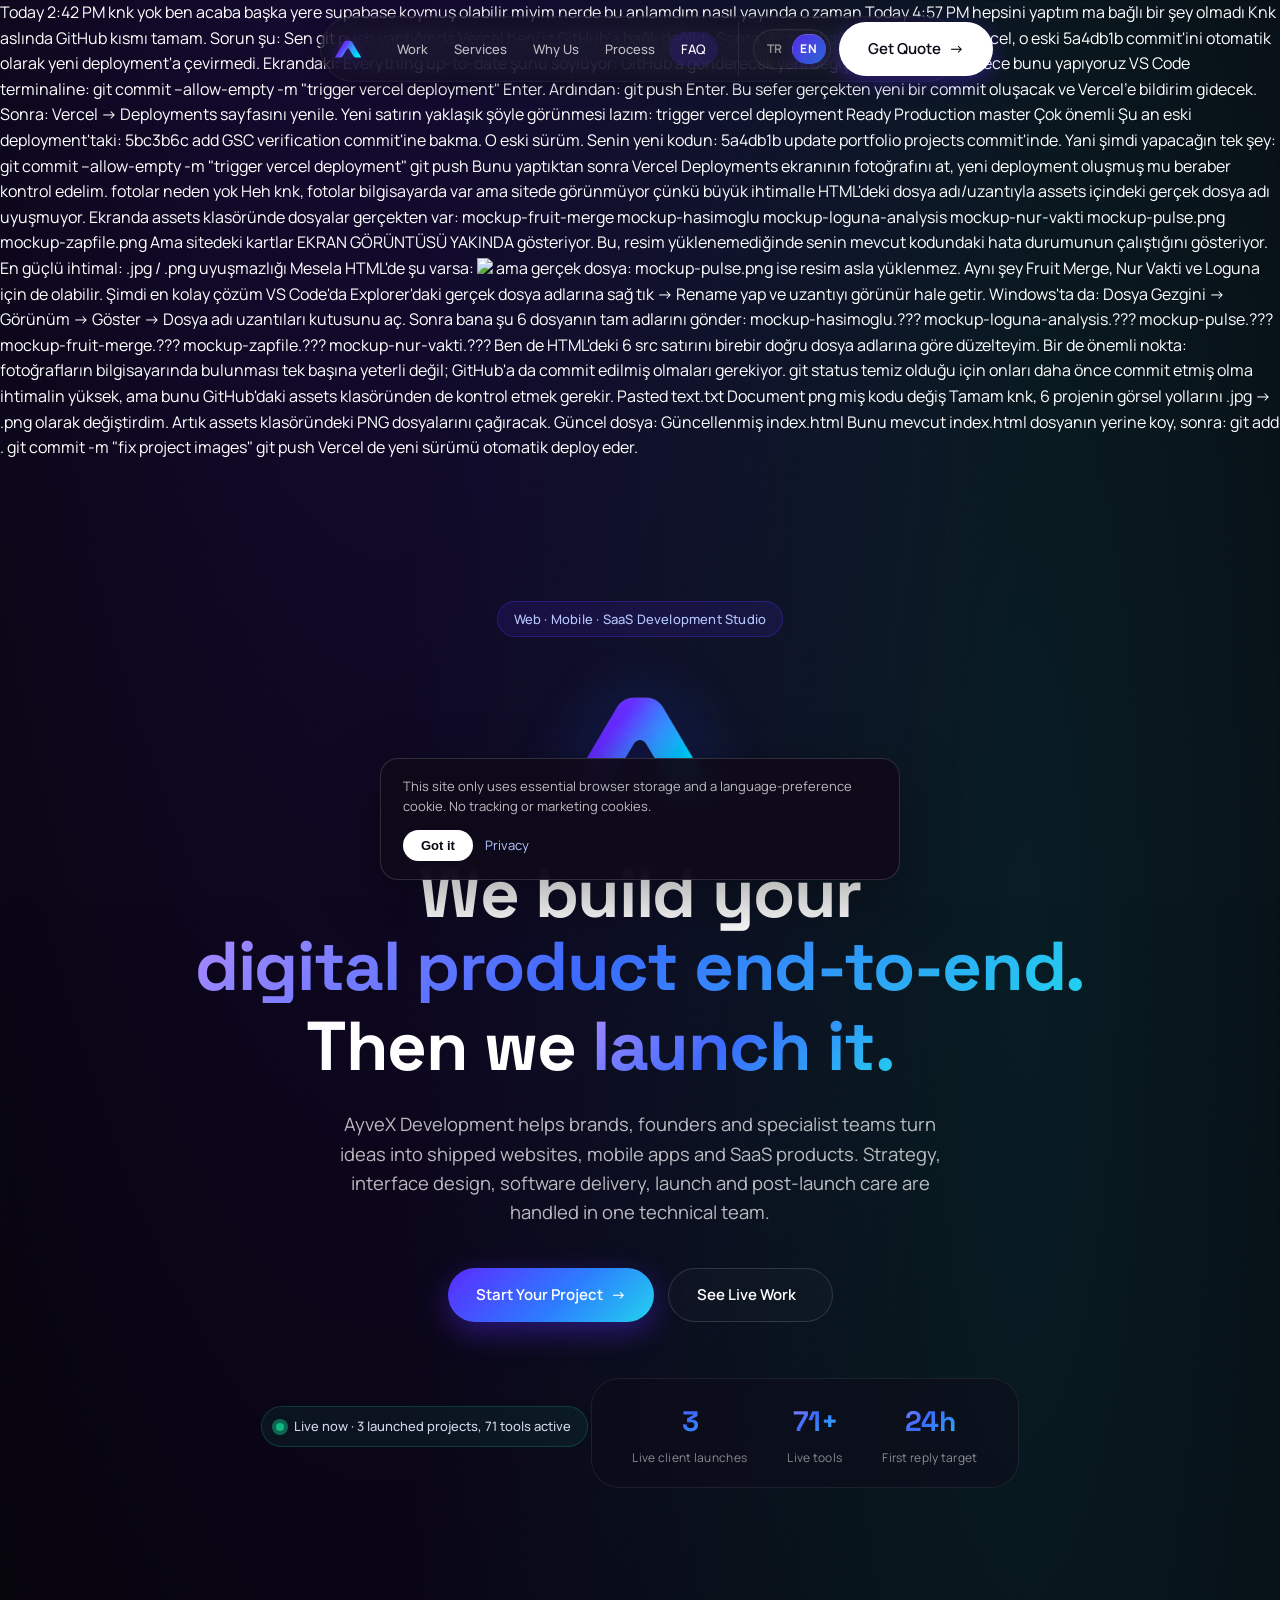
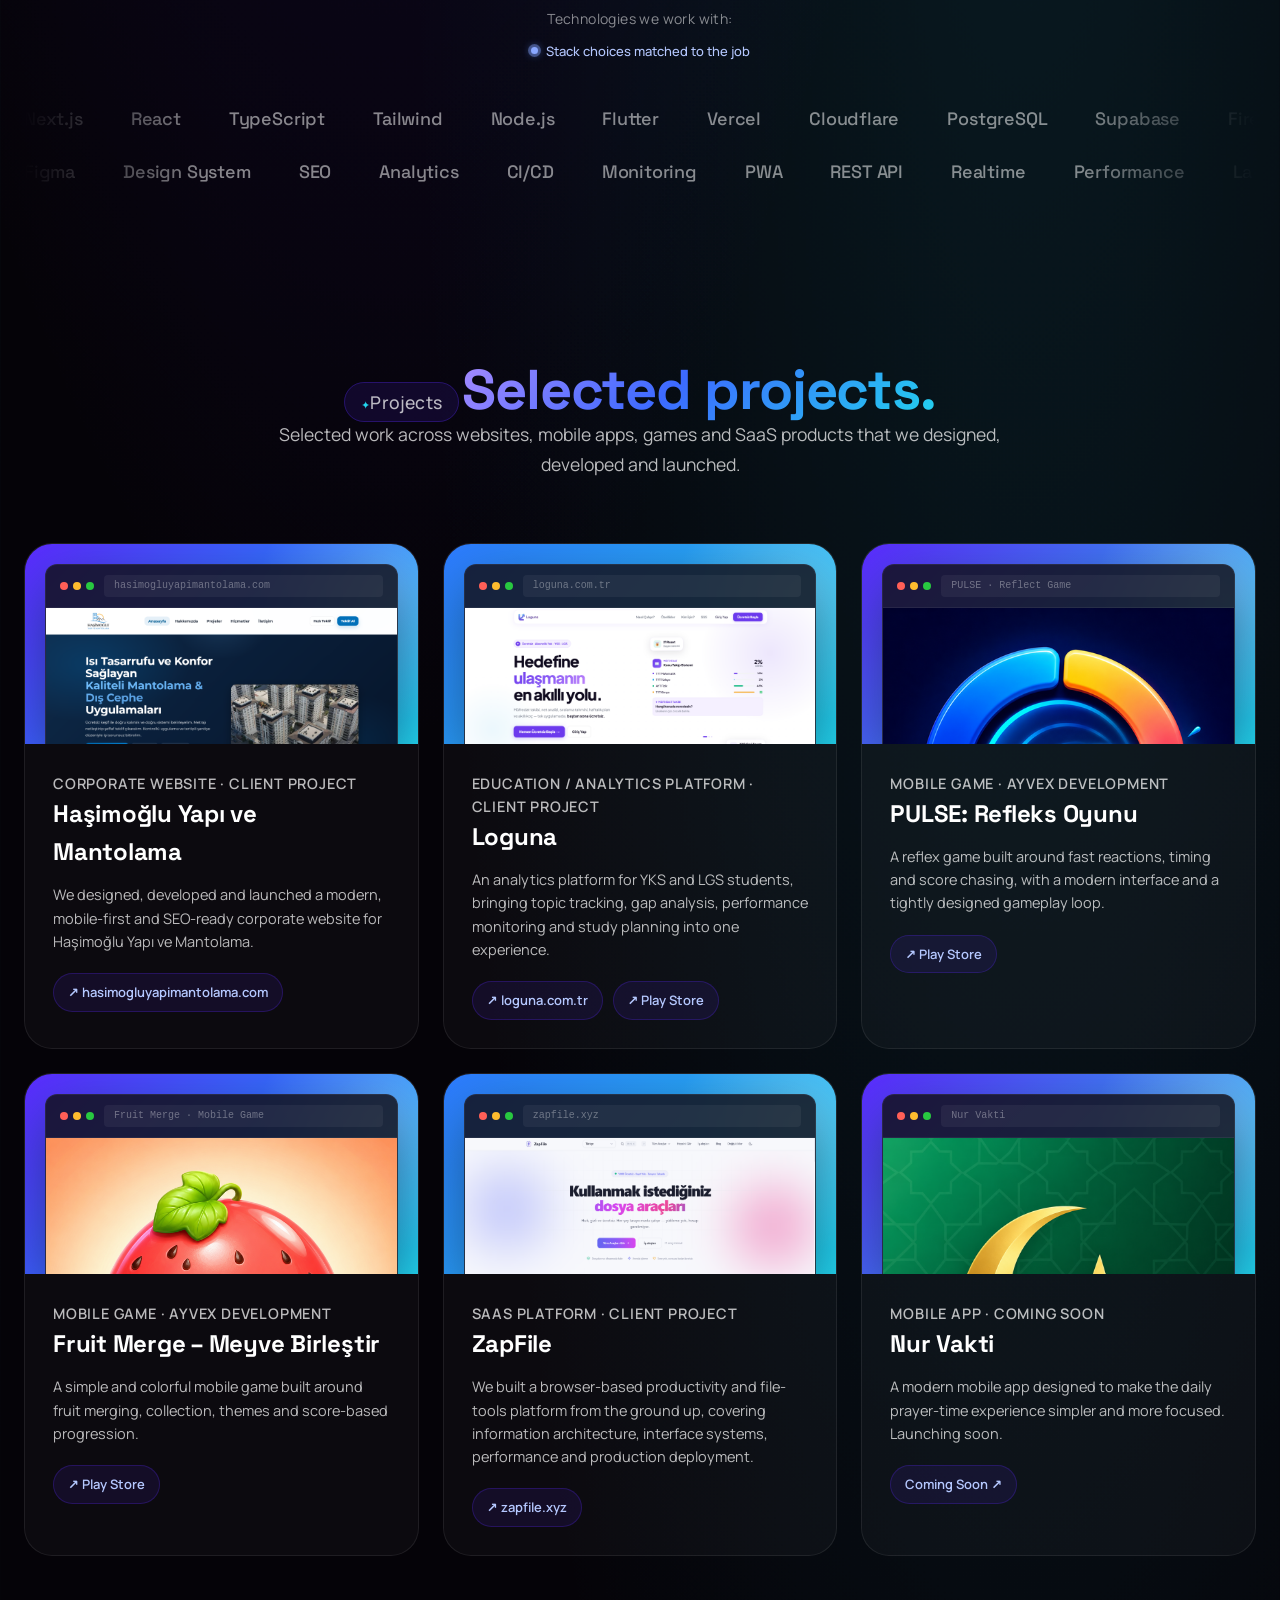
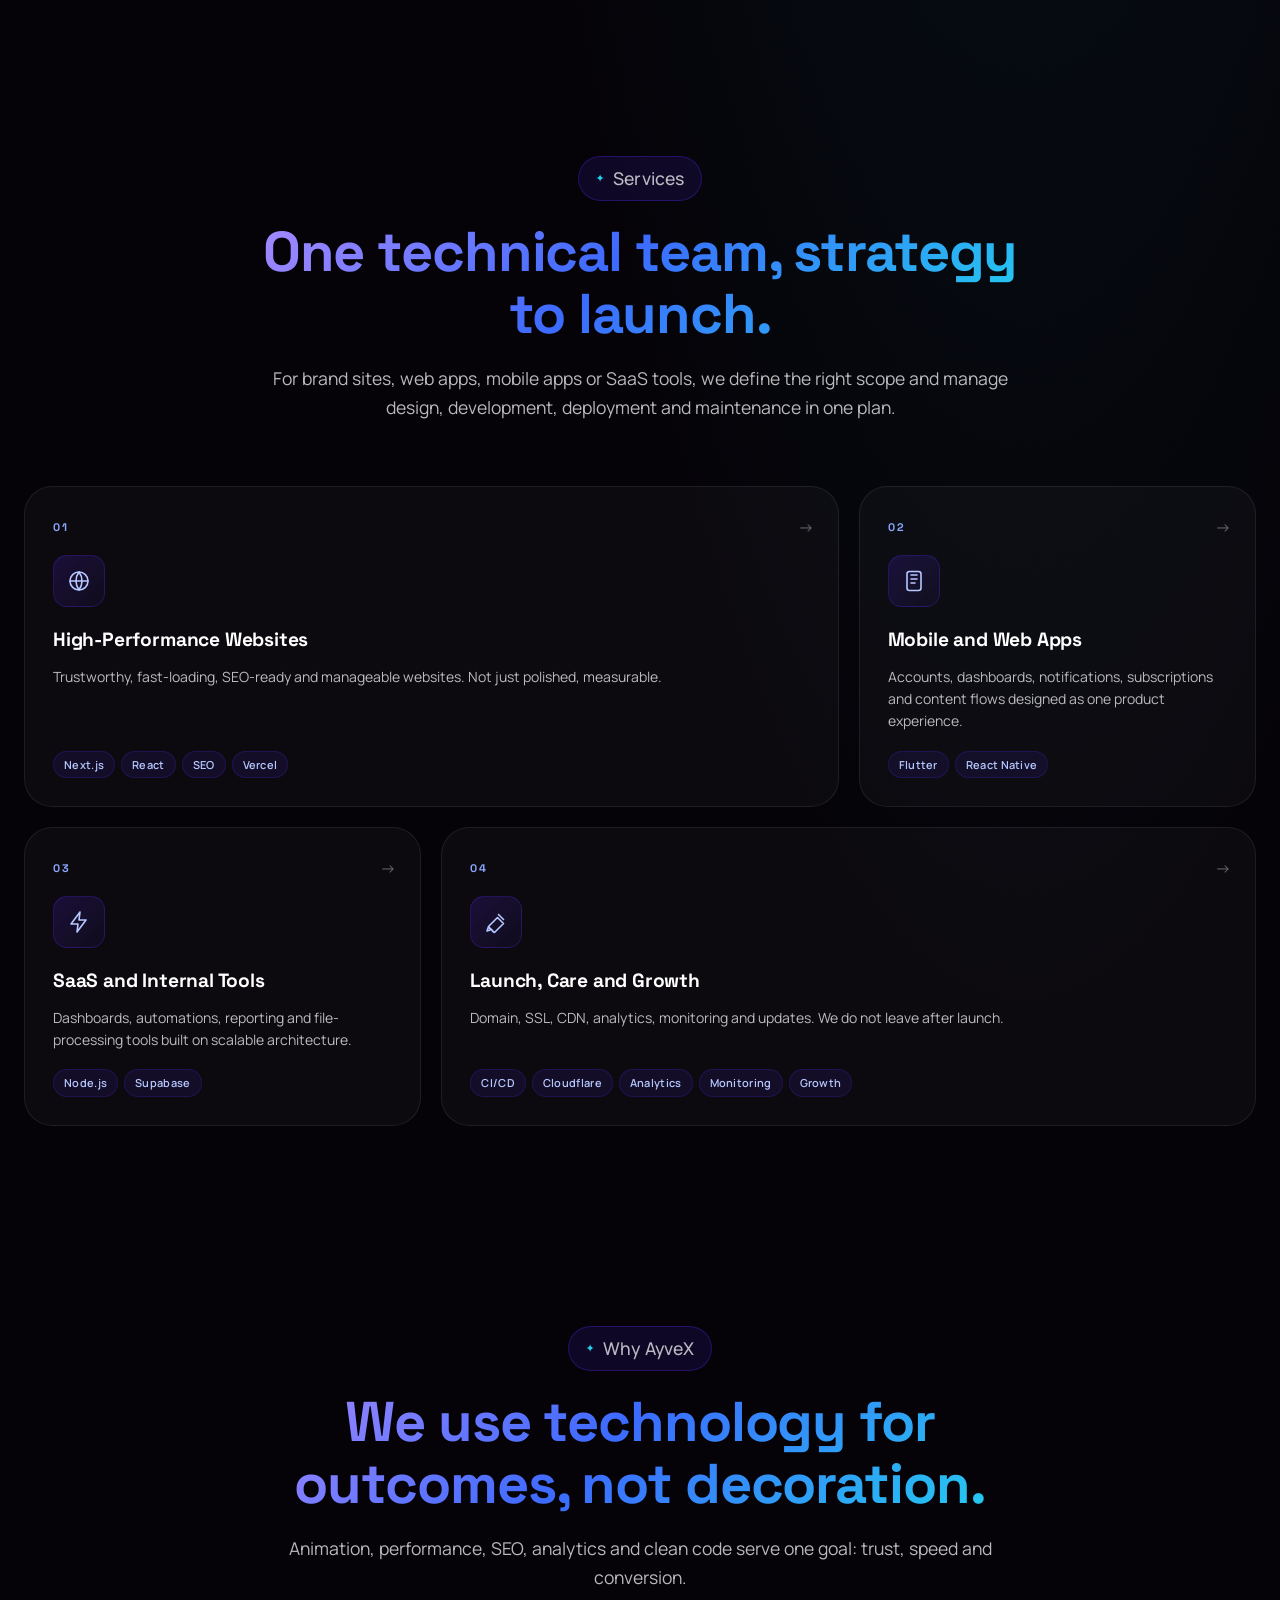
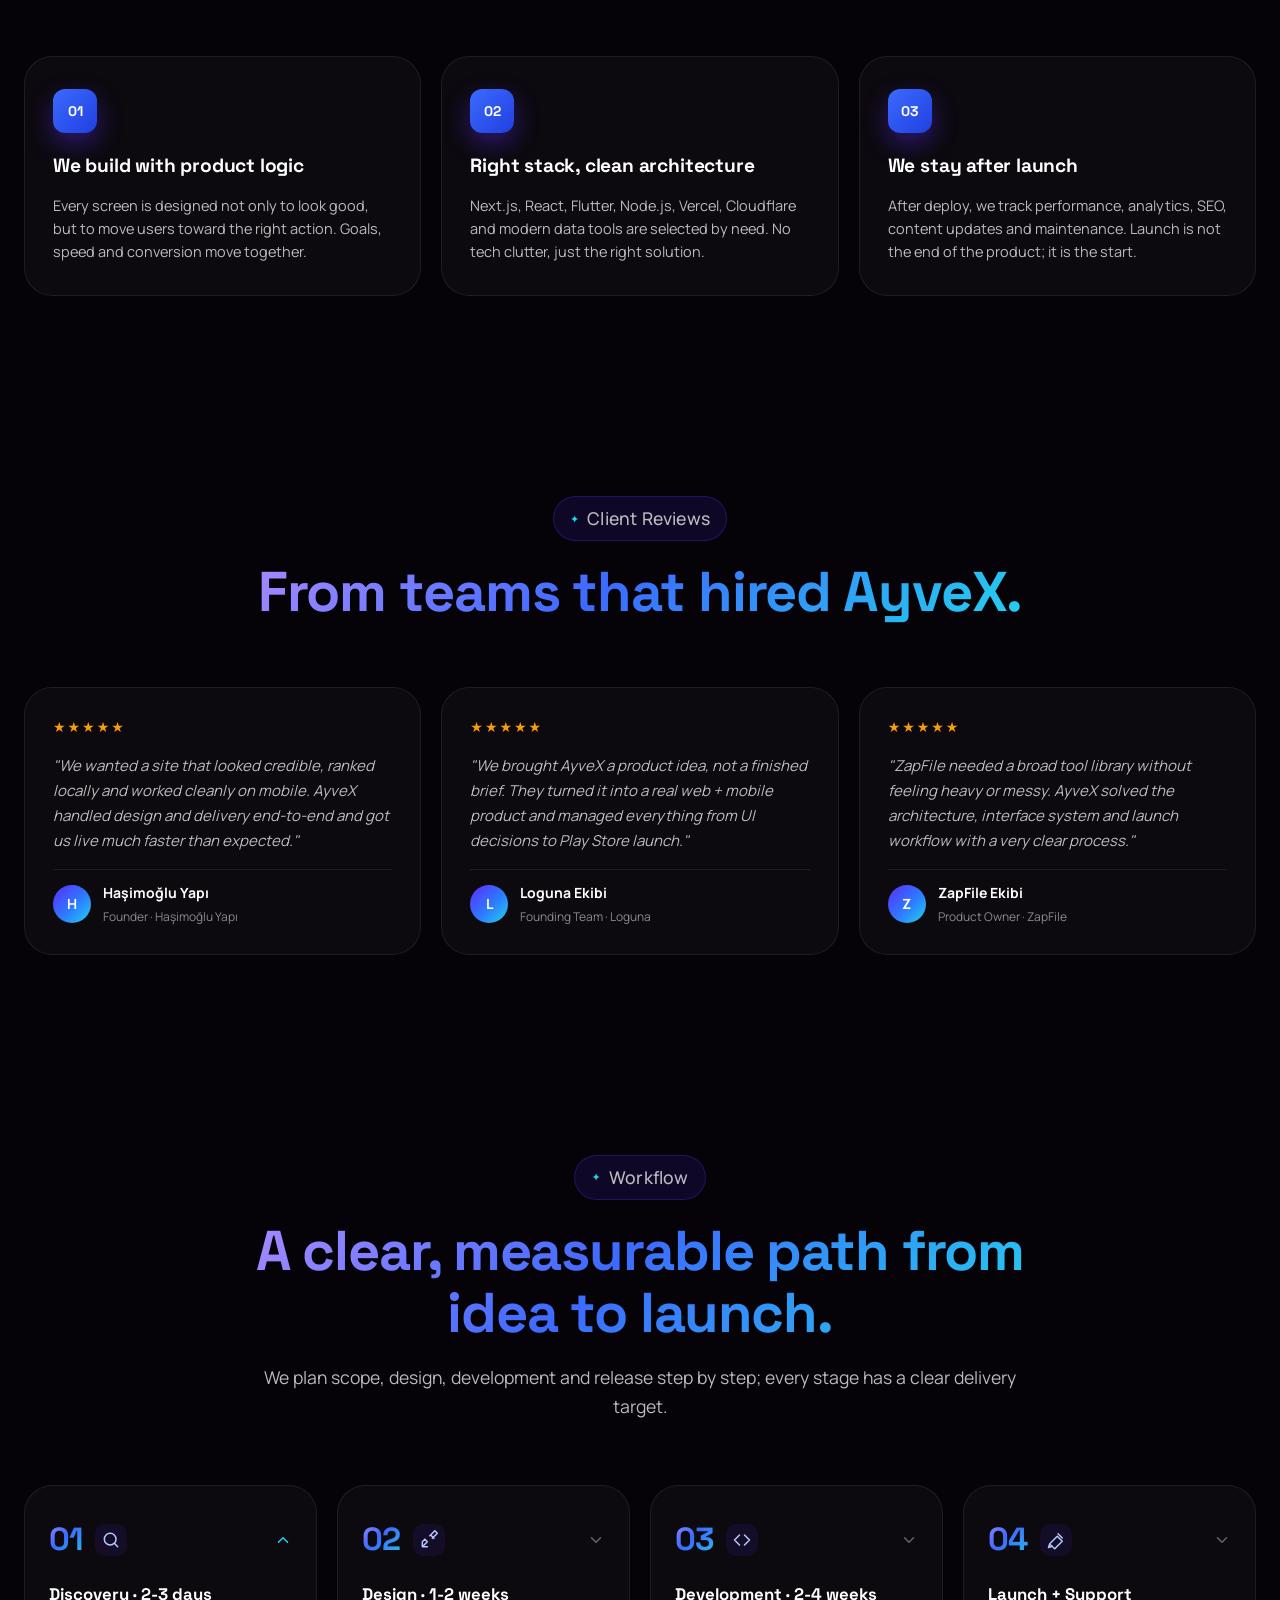
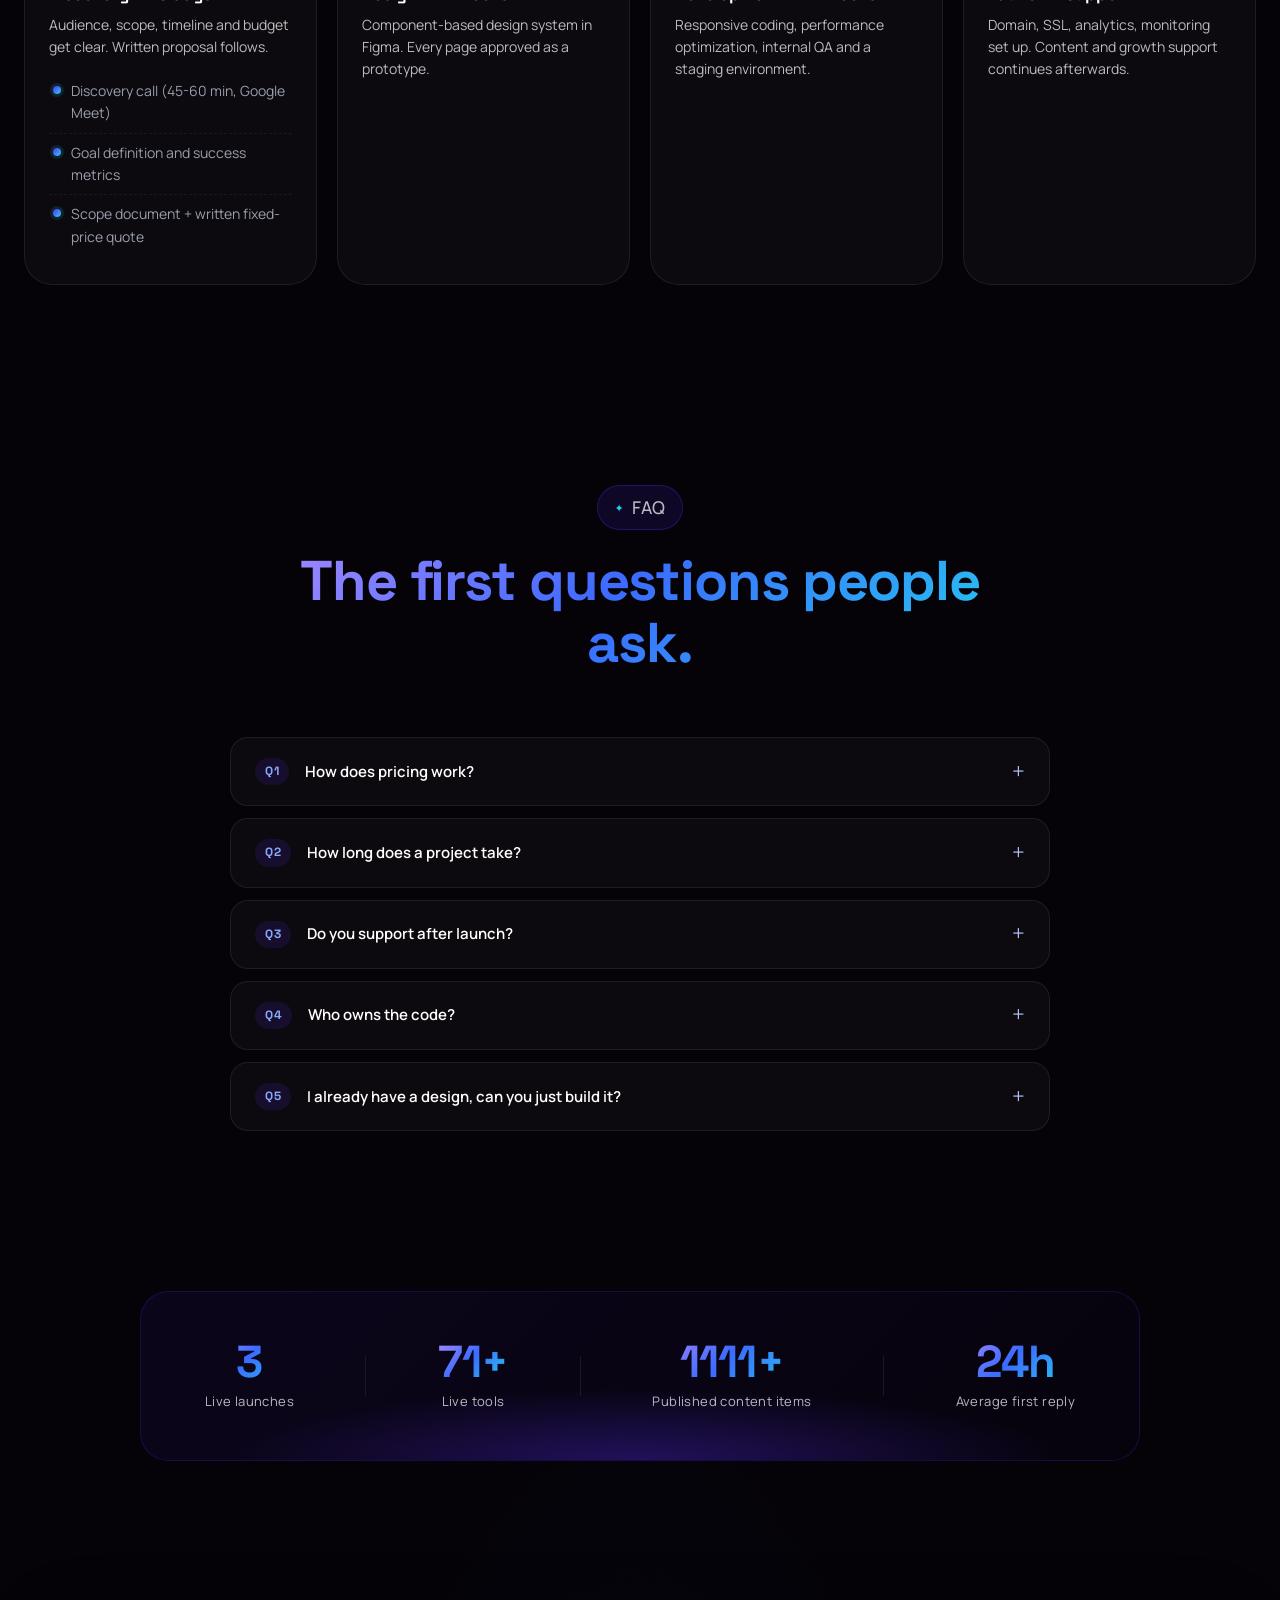
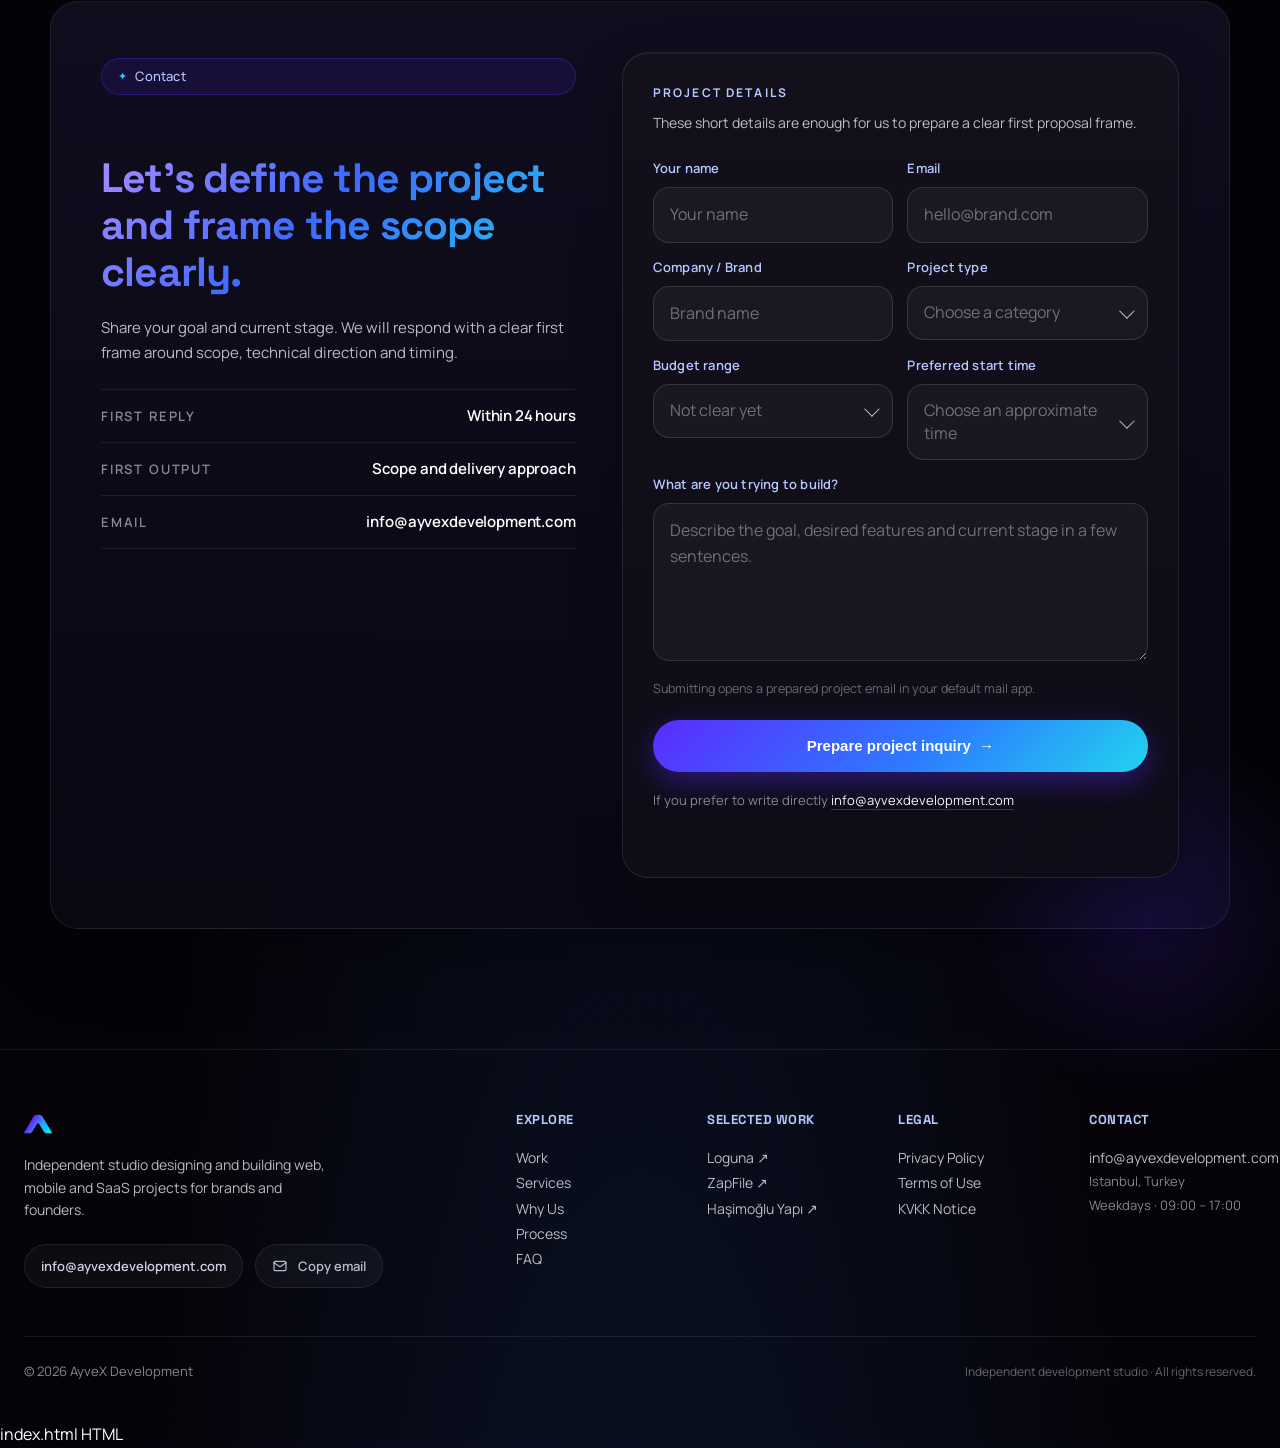
==== commit 7c5cab80: "fix project images" ====
--- a/index.html
+++ b/index.html
@@ -1,3 +1,46 @@
+Today 2:42 PM knk yok ben acaba başka yere supabase koymuş olabilir miyim nerde
+bu anlamdım nasıl yayında o zaman Today 4:57 PM hepsini yaptım ma bağlı bir şey
+olmadı Knk aslında GitHub kısmı tamam. Sorun şu: Sen git push yaptığında Vercel
+henüz GitHub'a bağlı değildi. Sonra Vercel'i bağladık. Bu yüzden Vercel, o eski
+5a4db1b commit'ini otomatik olarak yeni deployment'a çevirmedi. Ekrandaki:
+Everything up-to-date şunu söylüyor: GitHub'a gönderecek yeni değişiklik yok.
+Şimdi sadece bunu yapıyoruz VS Code terminaline: git commit --allow-empty -m
+"trigger vercel deployment" Enter. Ardından: git push Enter. Bu sefer gerçekten
+yeni bir commit oluşacak ve Vercel'e bildirim gidecek. Sonra: Vercel →
+Deployments sayfasını yenile. Yeni satırın yaklaşık şöyle görünmesi lazım:
+trigger vercel deployment Ready Production master Çok önemli Şu an eski
+deployment'taki: 5bc3b6c add GSC verification commit'ine bakma. O eski sürüm.
+Senin yeni kodun: 5a4db1b update portfolio projects commit'inde. Yani şimdi
+yapacağın tek şey: git commit --allow-empty -m "trigger vercel deployment" git
+push Bunu yaptıktan sonra Vercel Deployments ekranının fotoğrafını at, yeni
+deployment oluşmuş mu beraber kontrol edelim. fotolar neden yok Heh knk, fotolar
+bilgisayarda var ama sitede görünmüyor çünkü büyük ihtimalle HTML'deki dosya
+adı/uzantıyla assets içindeki gerçek dosya adı uyuşmuyor. Ekranda assets
+klasöründe dosyalar gerçekten var: mockup-fruit-merge mockup-hasimoglu
+mockup-loguna-analysis mockup-nur-vakti mockup-pulse.png mockup-zapfile.png Ama
+sitedeki kartlar EKRAN GÖRÜNTÜSÜ YAKINDA gösteriyor. Bu, resim yüklenemediğinde
+senin mevcut kodundaki hata durumunun çalıştığını gösteriyor. En güçlü ihtimal:
+.jpg / .png uyuşmazlığı Mesela HTML'de şu varsa:
+
+<img src="./assets/mockup-pulse.jpg" />
+
+ama gerçek dosya: mockup-pulse.png ise resim asla yüklenmez. Aynı şey Fruit
+Merge, Nur Vakti ve Loguna için de olabilir. Şimdi en kolay çözüm VS Code'da
+Explorer'daki gerçek dosya adlarına sağ tık → Rename yap ve uzantıyı görünür
+hale getir. Windows'ta da: Dosya Gezgini → Görünüm → Göster → Dosya adı
+uzantıları kutusunu aç. Sonra bana şu 6 dosyanın tam adlarını gönder:
+mockup-hasimoglu.??? mockup-loguna-analysis.??? mockup-pulse.???
+mockup-fruit-merge.??? mockup-zapfile.??? mockup-nur-vakti.??? Ben de HTML'deki
+6 src satırını birebir doğru dosya adlarına göre düzelteyim. Bir de önemli
+nokta: fotoğrafların bilgisayarında bulunması tek başına yeterli değil; GitHub'a
+da commit edilmiş olmaları gerekiyor. git status temiz olduğu için onları daha
+önce commit etmiş olma ihtimalin yüksek, ama bunu GitHub'daki assets klasöründen
+de kontrol etmek gerekir. Pasted text.txt Document png miş kodu değiş Tamam knk,
+6 projenin görsel yollarını .jpg → .png olarak değiştirdim. Artık assets
+klasöründeki PNG dosyalarını çağıracak. Güncel dosya: Güncellenmiş index.html
+Bunu mevcut index.html dosyanın yerine koy, sonra: git add . git commit -m "fix
+project images" git push Vercel de yeni sürümü otomatik deploy eder.
+
 <!doctype html>
 <html lang="tr">
   <head>
@@ -605,7 +648,7 @@
                   </div>
                   <div class="browser-shot">
                     <img
-                      src="./assets/mockup-hasimoglu.jpg"
+                      src="./assets/mockup-hasimoglu.png"
                       alt="Haşimoğlu Yapı ve Mantolama web sitesi"
                       loading="lazy"
                       decoding="async"
@@ -661,7 +704,7 @@
                   </div>
                   <div class="browser-shot">
                     <img
-                      src="./assets/mockup-loguna-analysis.jpg"
+                      src="./assets/mockup-loguna-analysis.png"
                       alt="Loguna YKS ve LGS analiz uygulaması"
                       loading="lazy"
                       decoding="async"
@@ -726,7 +769,7 @@
                   </div>
                   <div class="browser-shot">
                     <img
-                      src="./assets/mockup-pulse.jpg"
+                      src="./assets/mockup-pulse.png"
                       alt="PULSE Refleks Oyunu"
                       loading="lazy"
                       decoding="async"
@@ -783,7 +826,7 @@
                   </div>
                   <div class="browser-shot">
                     <img
-                      src="./assets/mockup-fruit-merge.jpg"
+                      src="./assets/mockup-fruit-merge.png"
                       alt="Fruit Merge Meyve Birleştir mobil oyunu"
                       loading="lazy"
                       decoding="async"
@@ -839,7 +882,7 @@
                   </div>
                   <div class="browser-shot">
                     <img
-                      src="./assets/mockup-zapfile.jpg"
+                      src="./assets/mockup-zapfile.png"
                       alt="ZapFile ekran görüntüsü"
                       loading="lazy"
                       decoding="async"
@@ -897,7 +940,7 @@
                   </div>
                   <div class="browser-shot">
                     <img
-                      src="./assets/mockup-nur-vakti.jpg"
+                      src="./assets/mockup-nur-vakti.png"
                       alt="Nur Vakti uygulaması"
                       loading="lazy"
                       decoding="async"
@@ -1984,3 +2027,4 @@
     <script src="./script.js" defer></script>
   </body>
 </html>
+index.html HTML
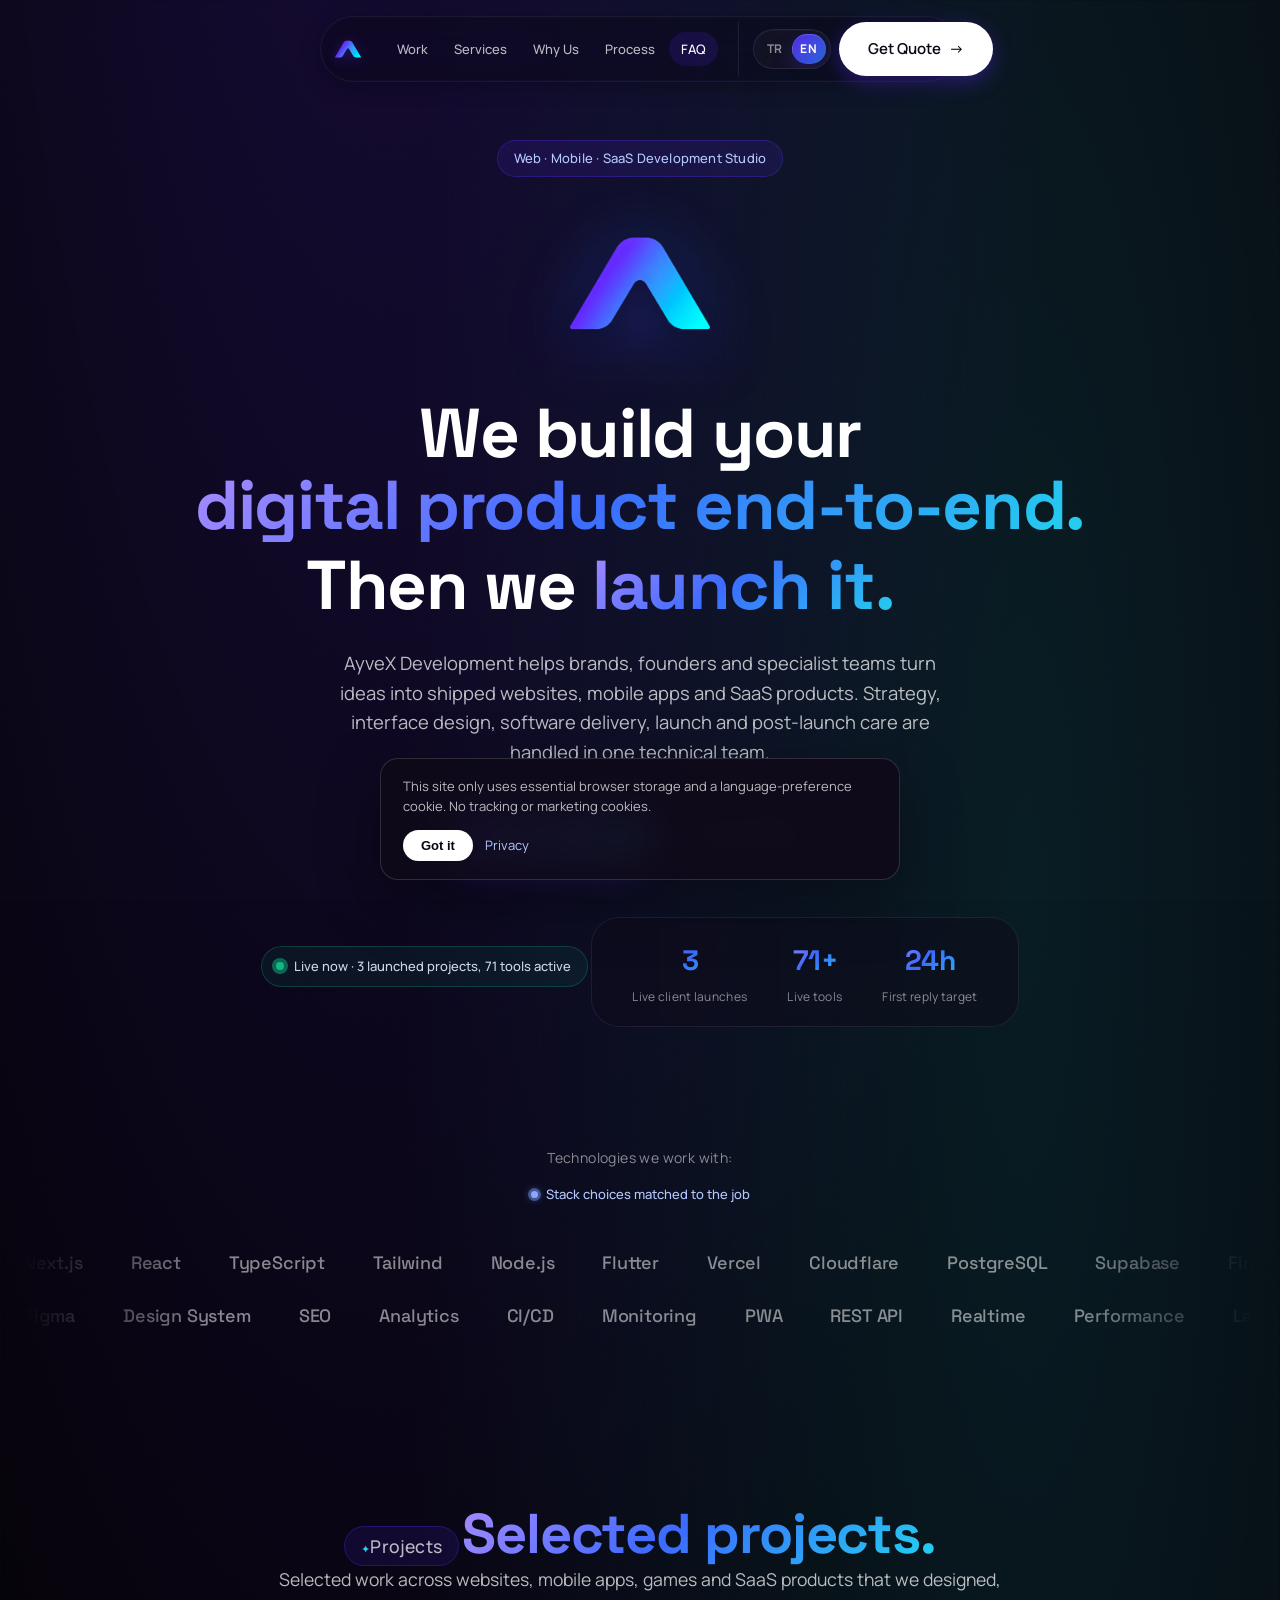
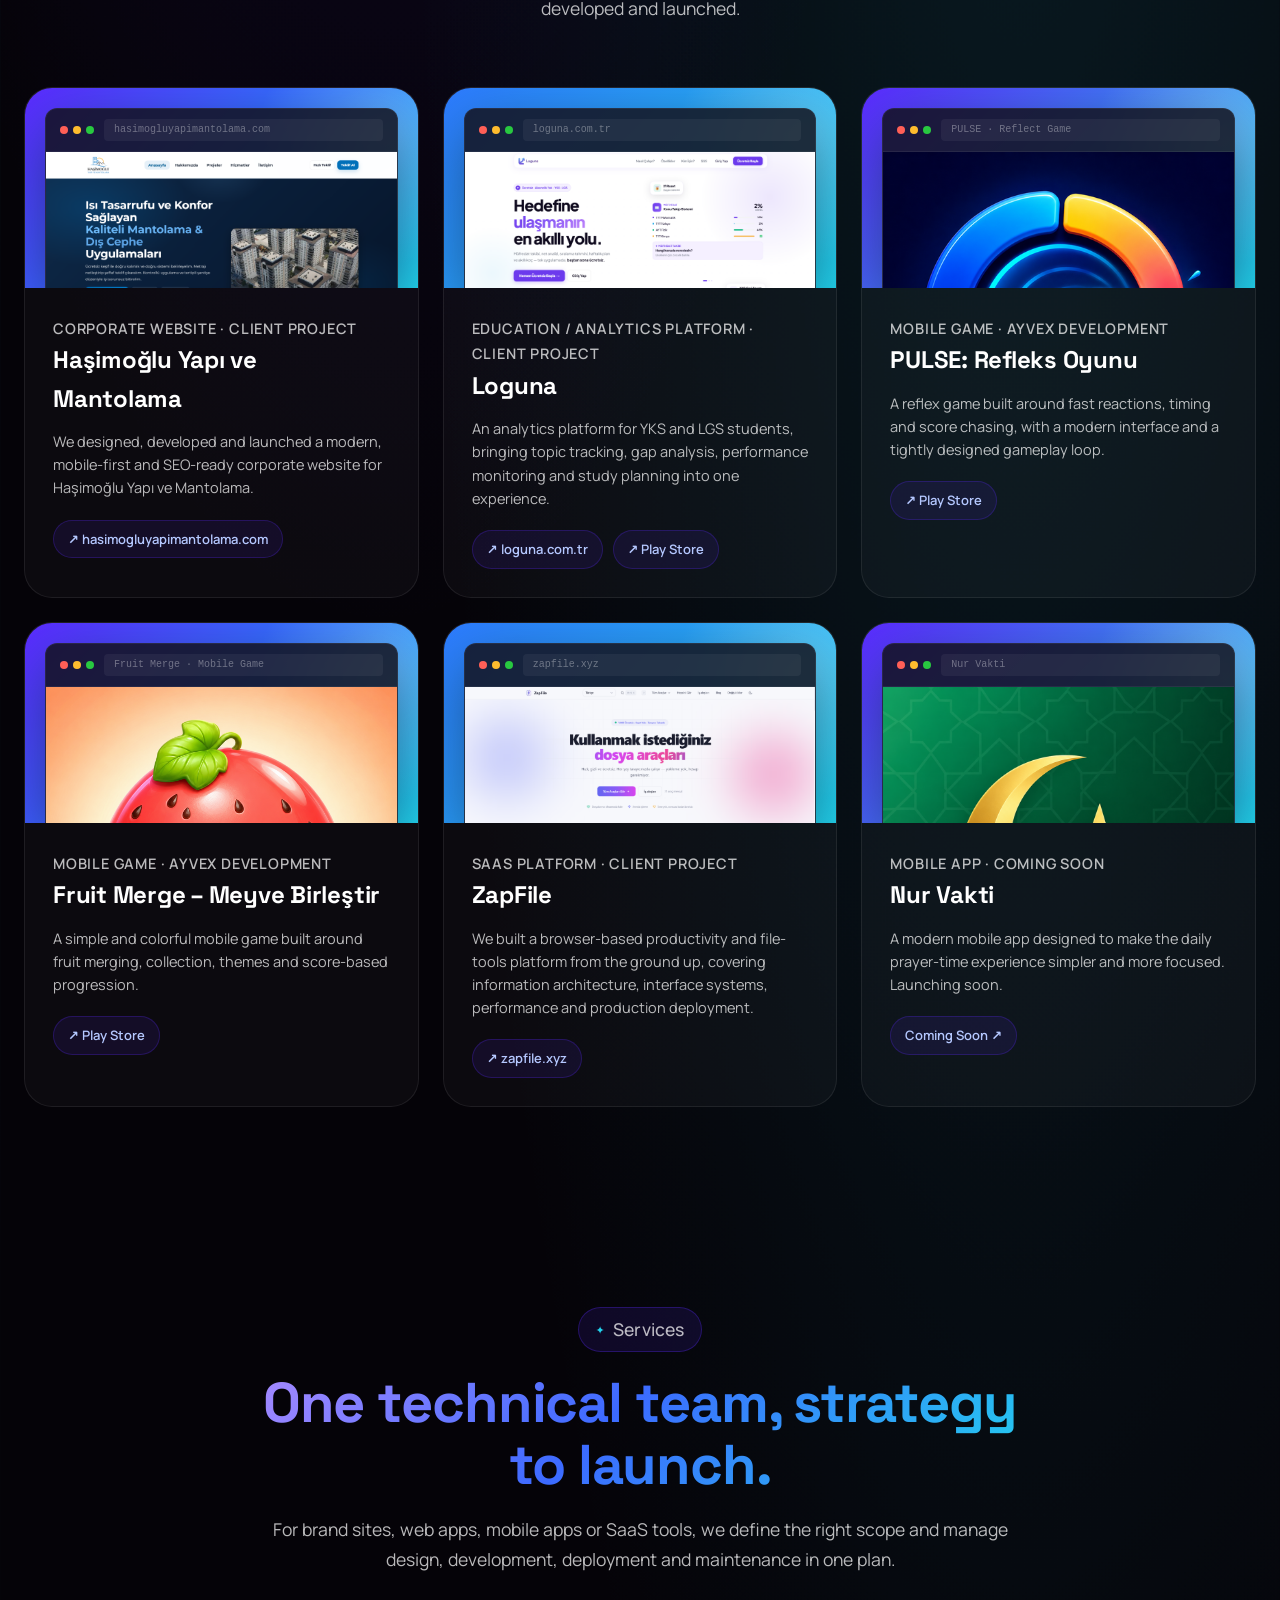
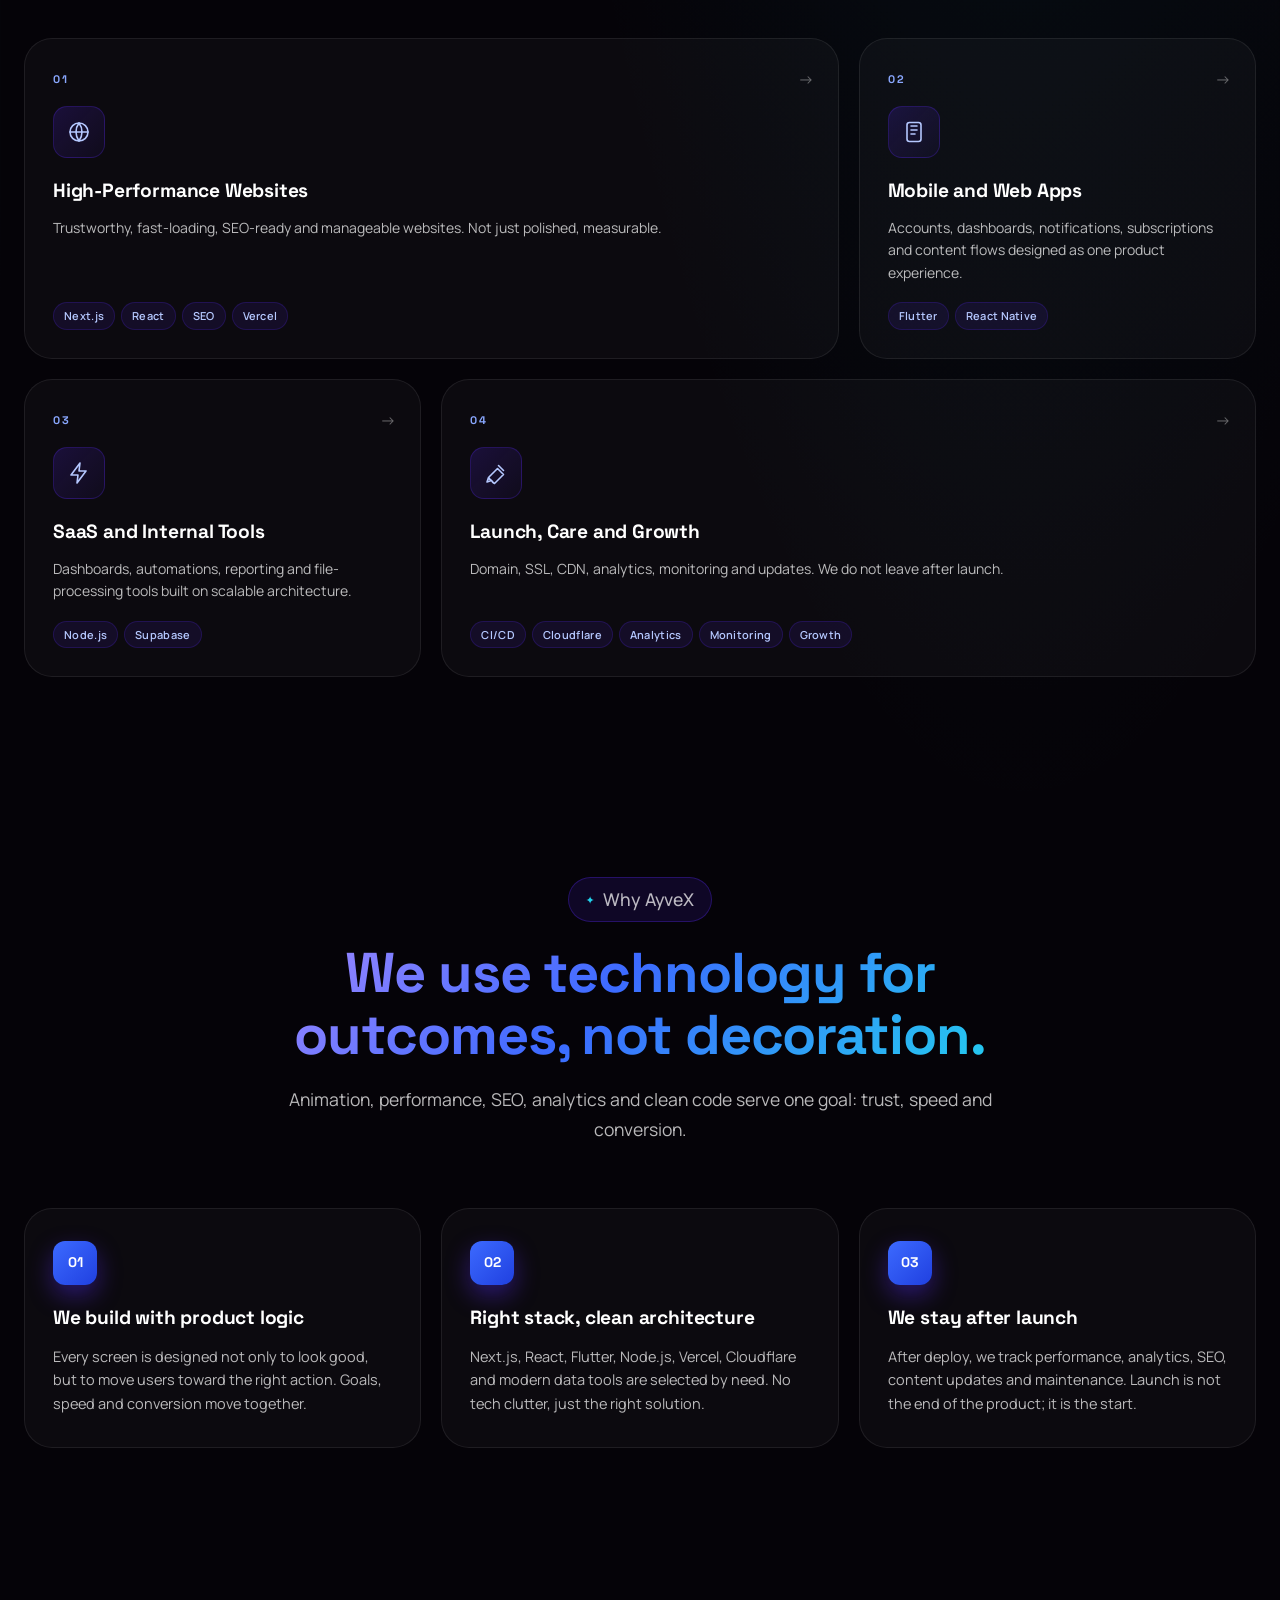
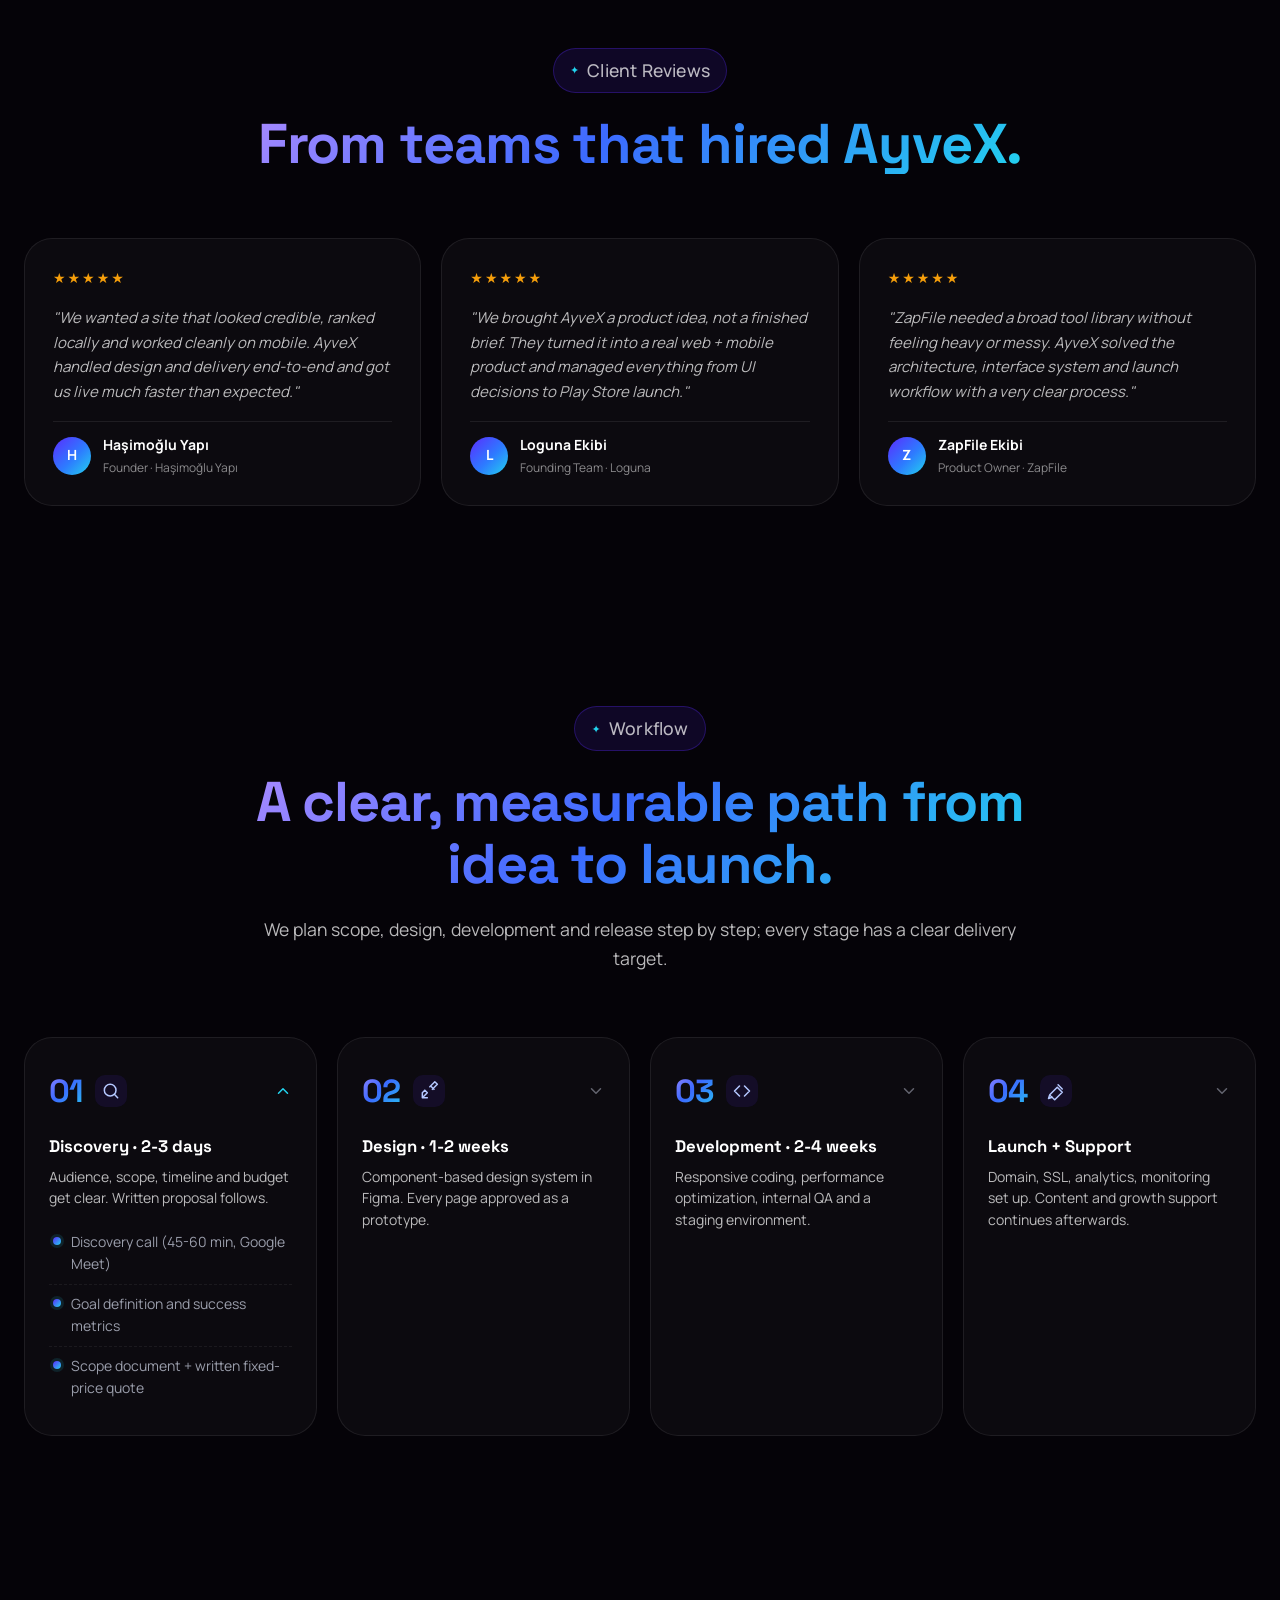
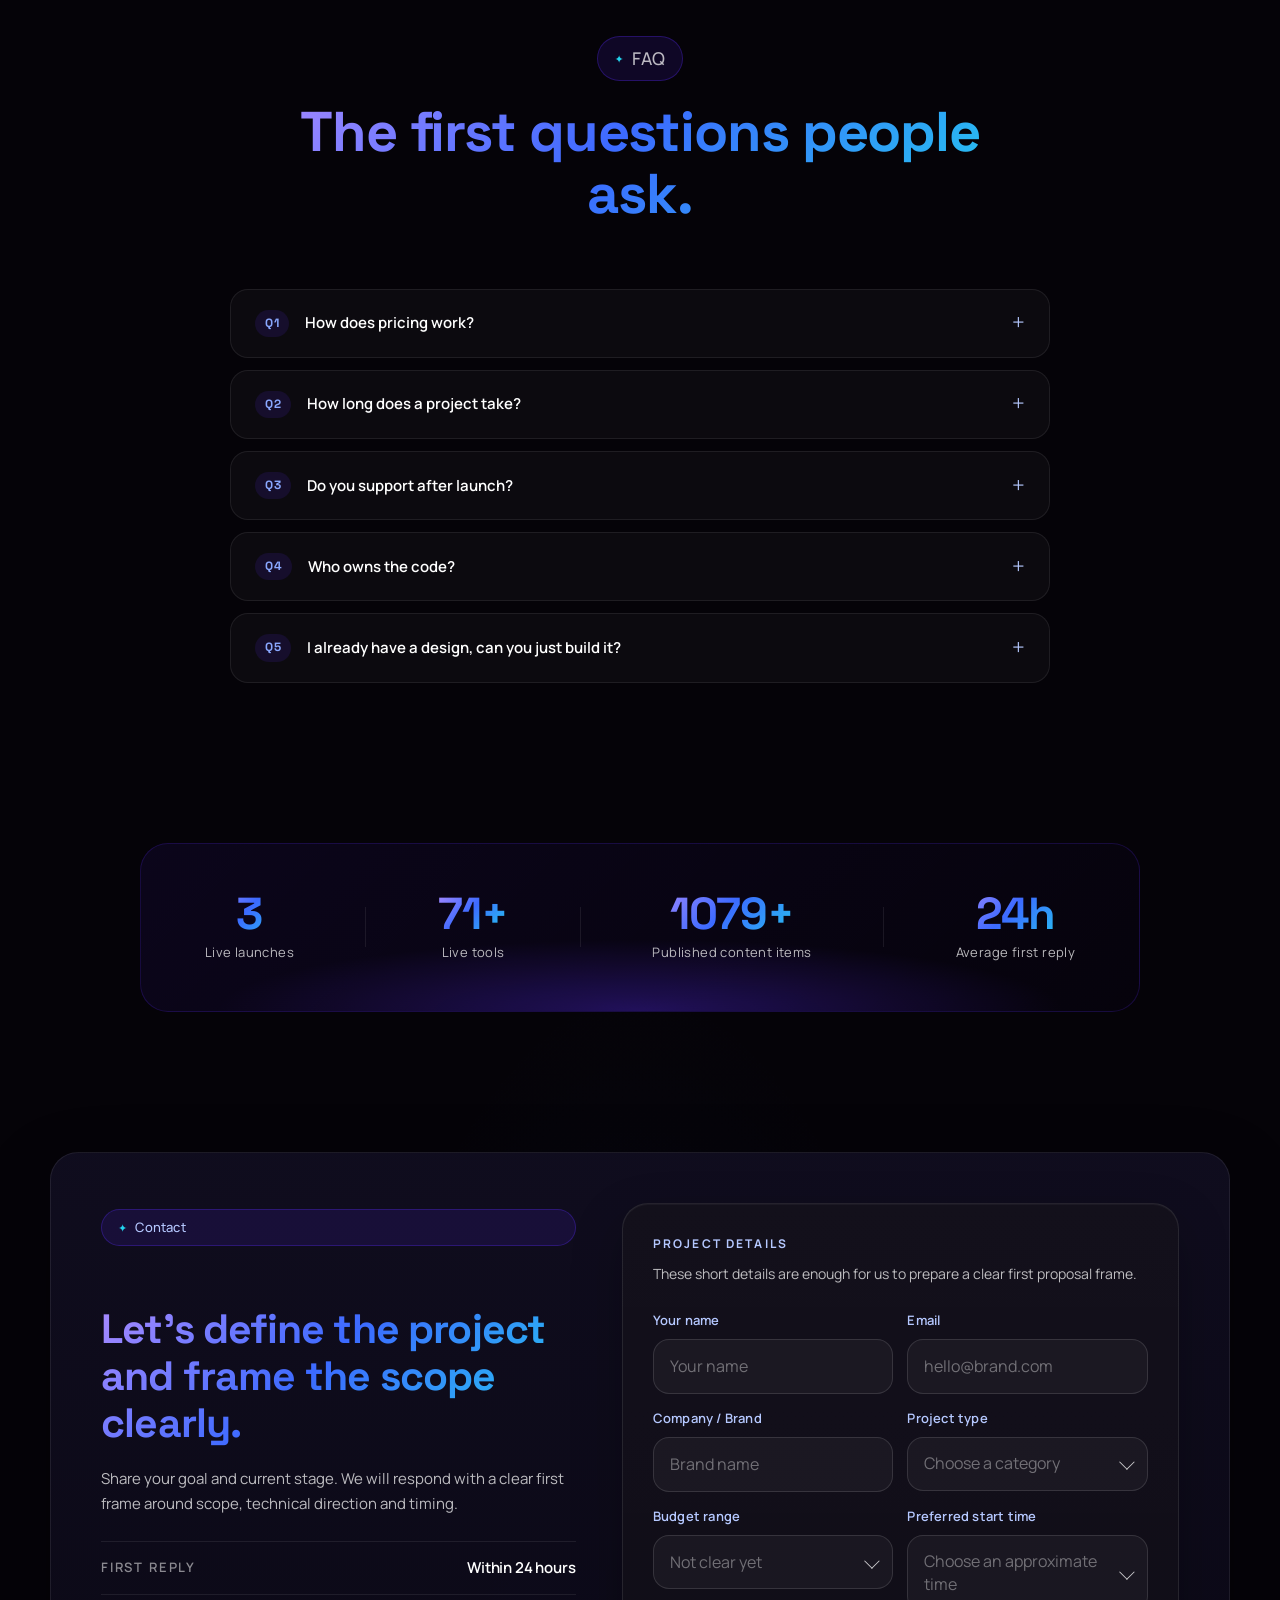
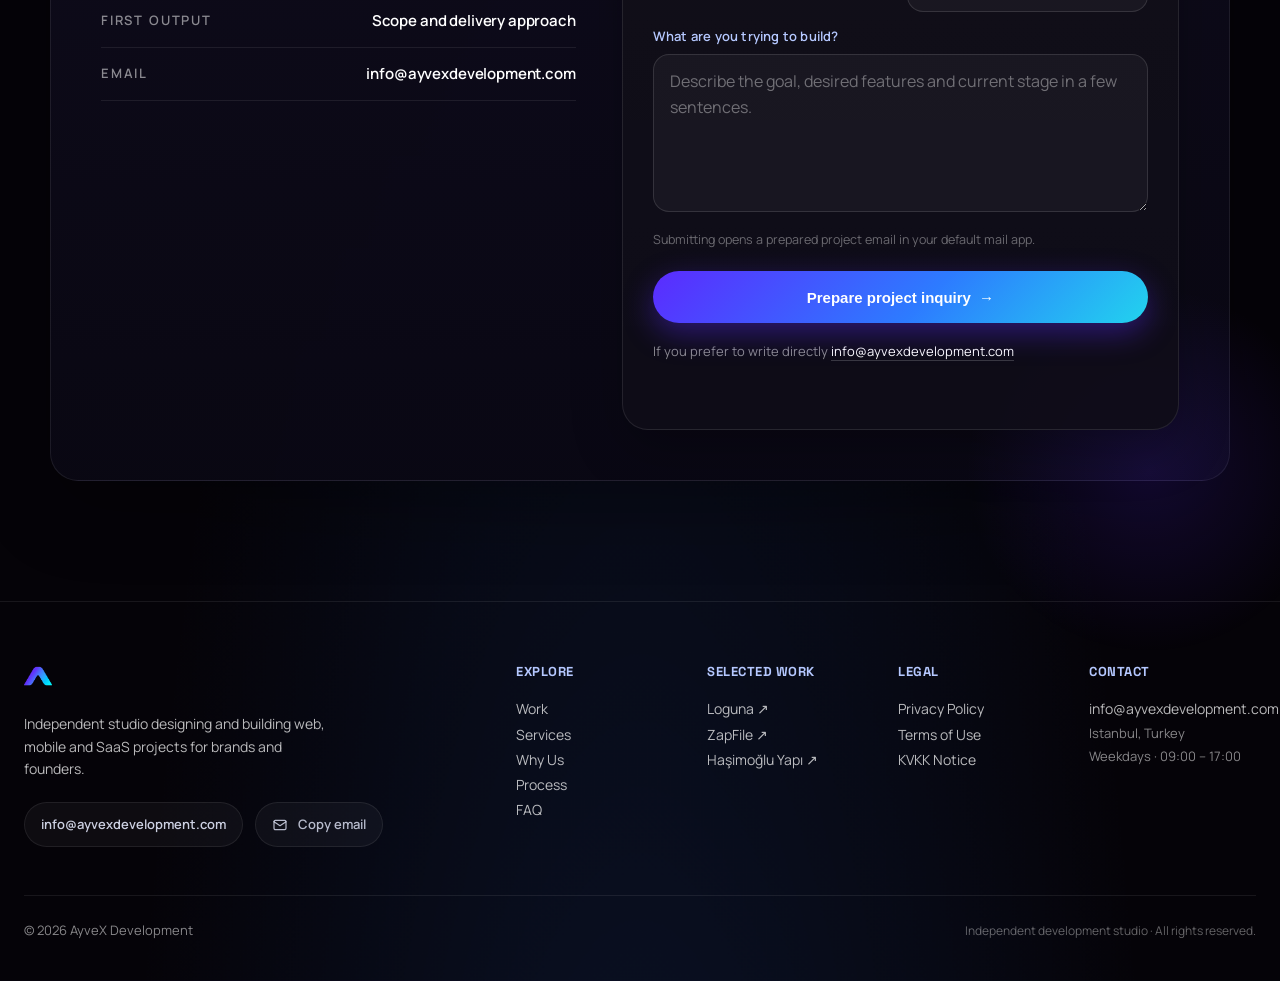
==== commit d7ba2f00: "fix project images" ====
--- a/index.html
+++ b/index.html
@@ -1,46 +1,3 @@
-Today 2:42 PM knk yok ben acaba başka yere supabase koymuş olabilir miyim nerde
-bu anlamdım nasıl yayında o zaman Today 4:57 PM hepsini yaptım ma bağlı bir şey
-olmadı Knk aslında GitHub kısmı tamam. Sorun şu: Sen git push yaptığında Vercel
-henüz GitHub'a bağlı değildi. Sonra Vercel'i bağladık. Bu yüzden Vercel, o eski
-5a4db1b commit'ini otomatik olarak yeni deployment'a çevirmedi. Ekrandaki:
-Everything up-to-date şunu söylüyor: GitHub'a gönderecek yeni değişiklik yok.
-Şimdi sadece bunu yapıyoruz VS Code terminaline: git commit --allow-empty -m
-"trigger vercel deployment" Enter. Ardından: git push Enter. Bu sefer gerçekten
-yeni bir commit oluşacak ve Vercel'e bildirim gidecek. Sonra: Vercel →
-Deployments sayfasını yenile. Yeni satırın yaklaşık şöyle görünmesi lazım:
-trigger vercel deployment Ready Production master Çok önemli Şu an eski
-deployment'taki: 5bc3b6c add GSC verification commit'ine bakma. O eski sürüm.
-Senin yeni kodun: 5a4db1b update portfolio projects commit'inde. Yani şimdi
-yapacağın tek şey: git commit --allow-empty -m "trigger vercel deployment" git
-push Bunu yaptıktan sonra Vercel Deployments ekranının fotoğrafını at, yeni
-deployment oluşmuş mu beraber kontrol edelim. fotolar neden yok Heh knk, fotolar
-bilgisayarda var ama sitede görünmüyor çünkü büyük ihtimalle HTML'deki dosya
-adı/uzantıyla assets içindeki gerçek dosya adı uyuşmuyor. Ekranda assets
-klasöründe dosyalar gerçekten var: mockup-fruit-merge mockup-hasimoglu
-mockup-loguna-analysis mockup-nur-vakti mockup-pulse.png mockup-zapfile.png Ama
-sitedeki kartlar EKRAN GÖRÜNTÜSÜ YAKINDA gösteriyor. Bu, resim yüklenemediğinde
-senin mevcut kodundaki hata durumunun çalıştığını gösteriyor. En güçlü ihtimal:
-.jpg / .png uyuşmazlığı Mesela HTML'de şu varsa:
-
-<img src="./assets/mockup-pulse.jpg" />
-
-ama gerçek dosya: mockup-pulse.png ise resim asla yüklenmez. Aynı şey Fruit
-Merge, Nur Vakti ve Loguna için de olabilir. Şimdi en kolay çözüm VS Code'da
-Explorer'daki gerçek dosya adlarına sağ tık → Rename yap ve uzantıyı görünür
-hale getir. Windows'ta da: Dosya Gezgini → Görünüm → Göster → Dosya adı
-uzantıları kutusunu aç. Sonra bana şu 6 dosyanın tam adlarını gönder:
-mockup-hasimoglu.??? mockup-loguna-analysis.??? mockup-pulse.???
-mockup-fruit-merge.??? mockup-zapfile.??? mockup-nur-vakti.??? Ben de HTML'deki
-6 src satırını birebir doğru dosya adlarına göre düzelteyim. Bir de önemli
-nokta: fotoğrafların bilgisayarında bulunması tek başına yeterli değil; GitHub'a
-da commit edilmiş olmaları gerekiyor. git status temiz olduğu için onları daha
-önce commit etmiş olma ihtimalin yüksek, ama bunu GitHub'daki assets klasöründen
-de kontrol etmek gerekir. Pasted text.txt Document png miş kodu değiş Tamam knk,
-6 projenin görsel yollarını .jpg → .png olarak değiştirdim. Artık assets
-klasöründeki PNG dosyalarını çağıracak. Güncel dosya: Güncellenmiş index.html
-Bunu mevcut index.html dosyanın yerine koy, sonra: git add . git commit -m "fix
-project images" git push Vercel de yeni sürümü otomatik deploy eder.
-
 <!doctype html>
 <html lang="tr">
   <head>
@@ -2027,4 +1984,3 @@
     <script src="./script.js" defer></script>
   </body>
 </html>
-index.html HTML
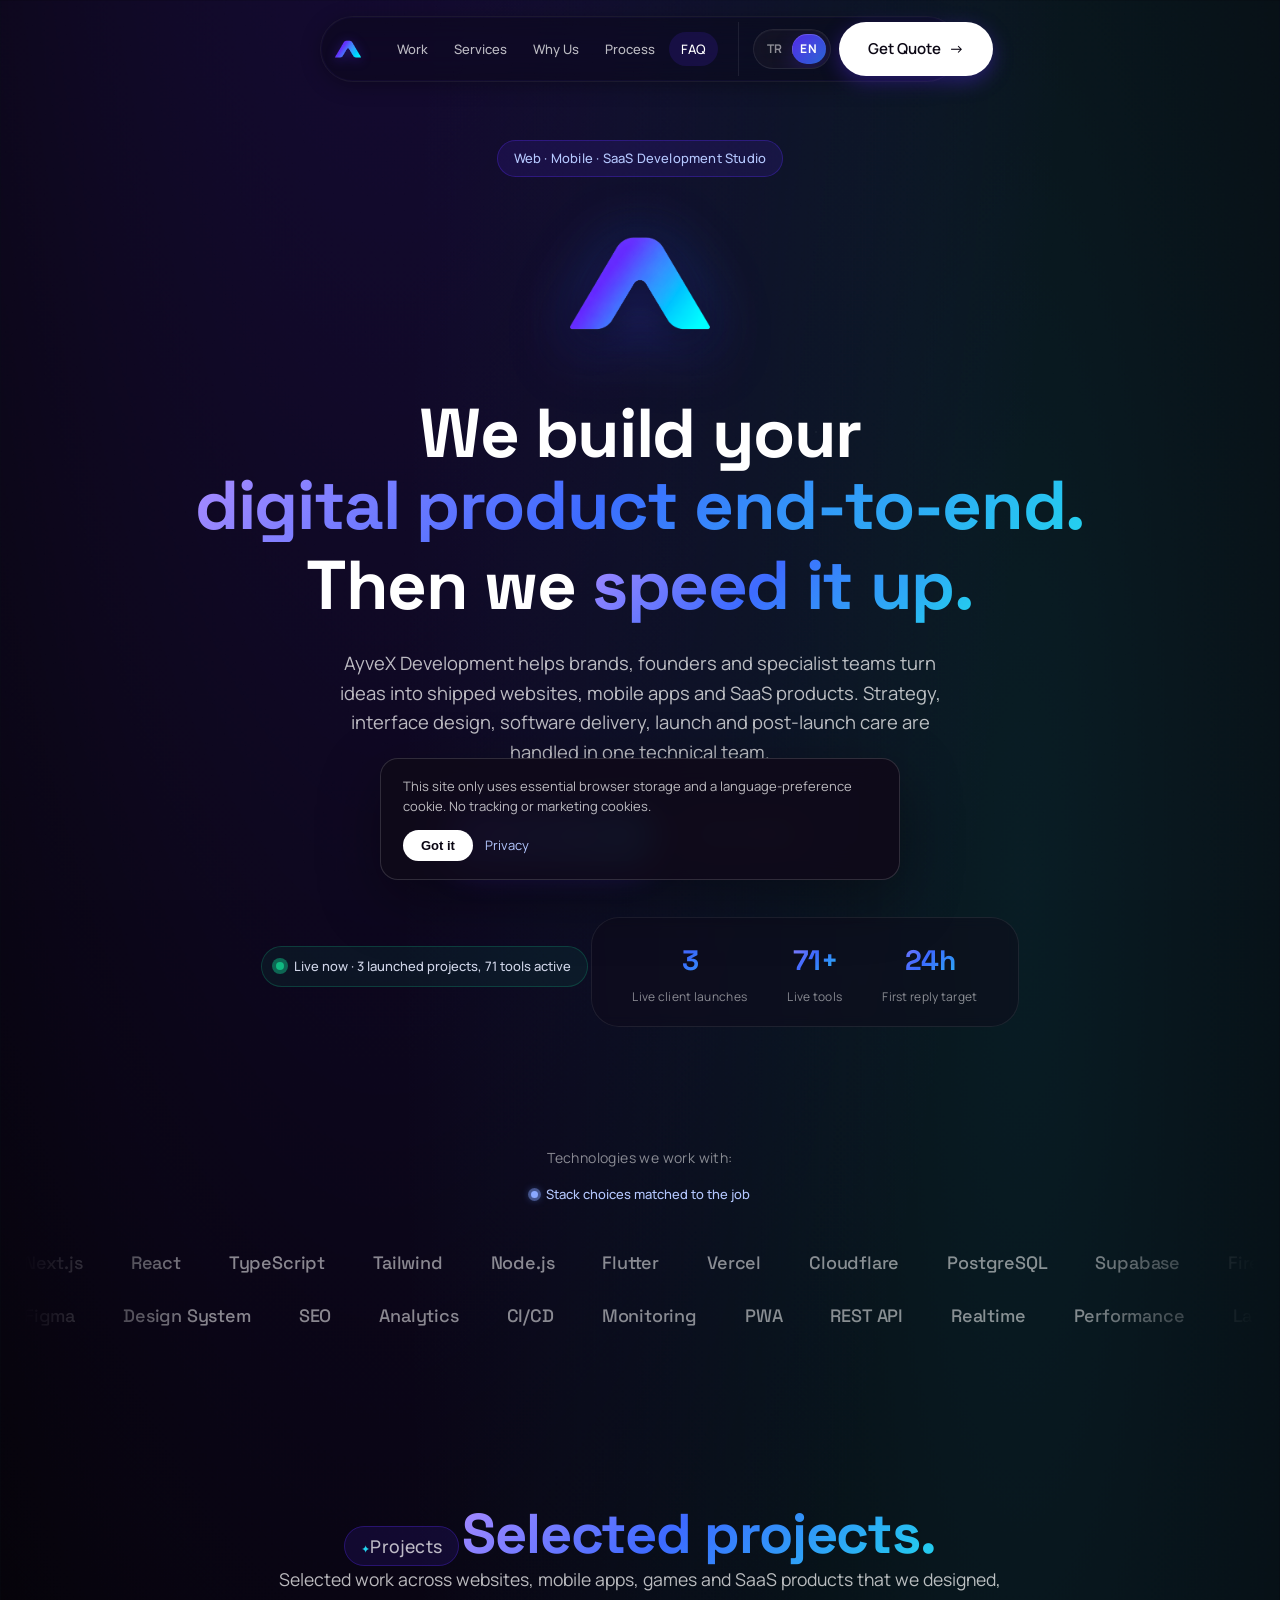
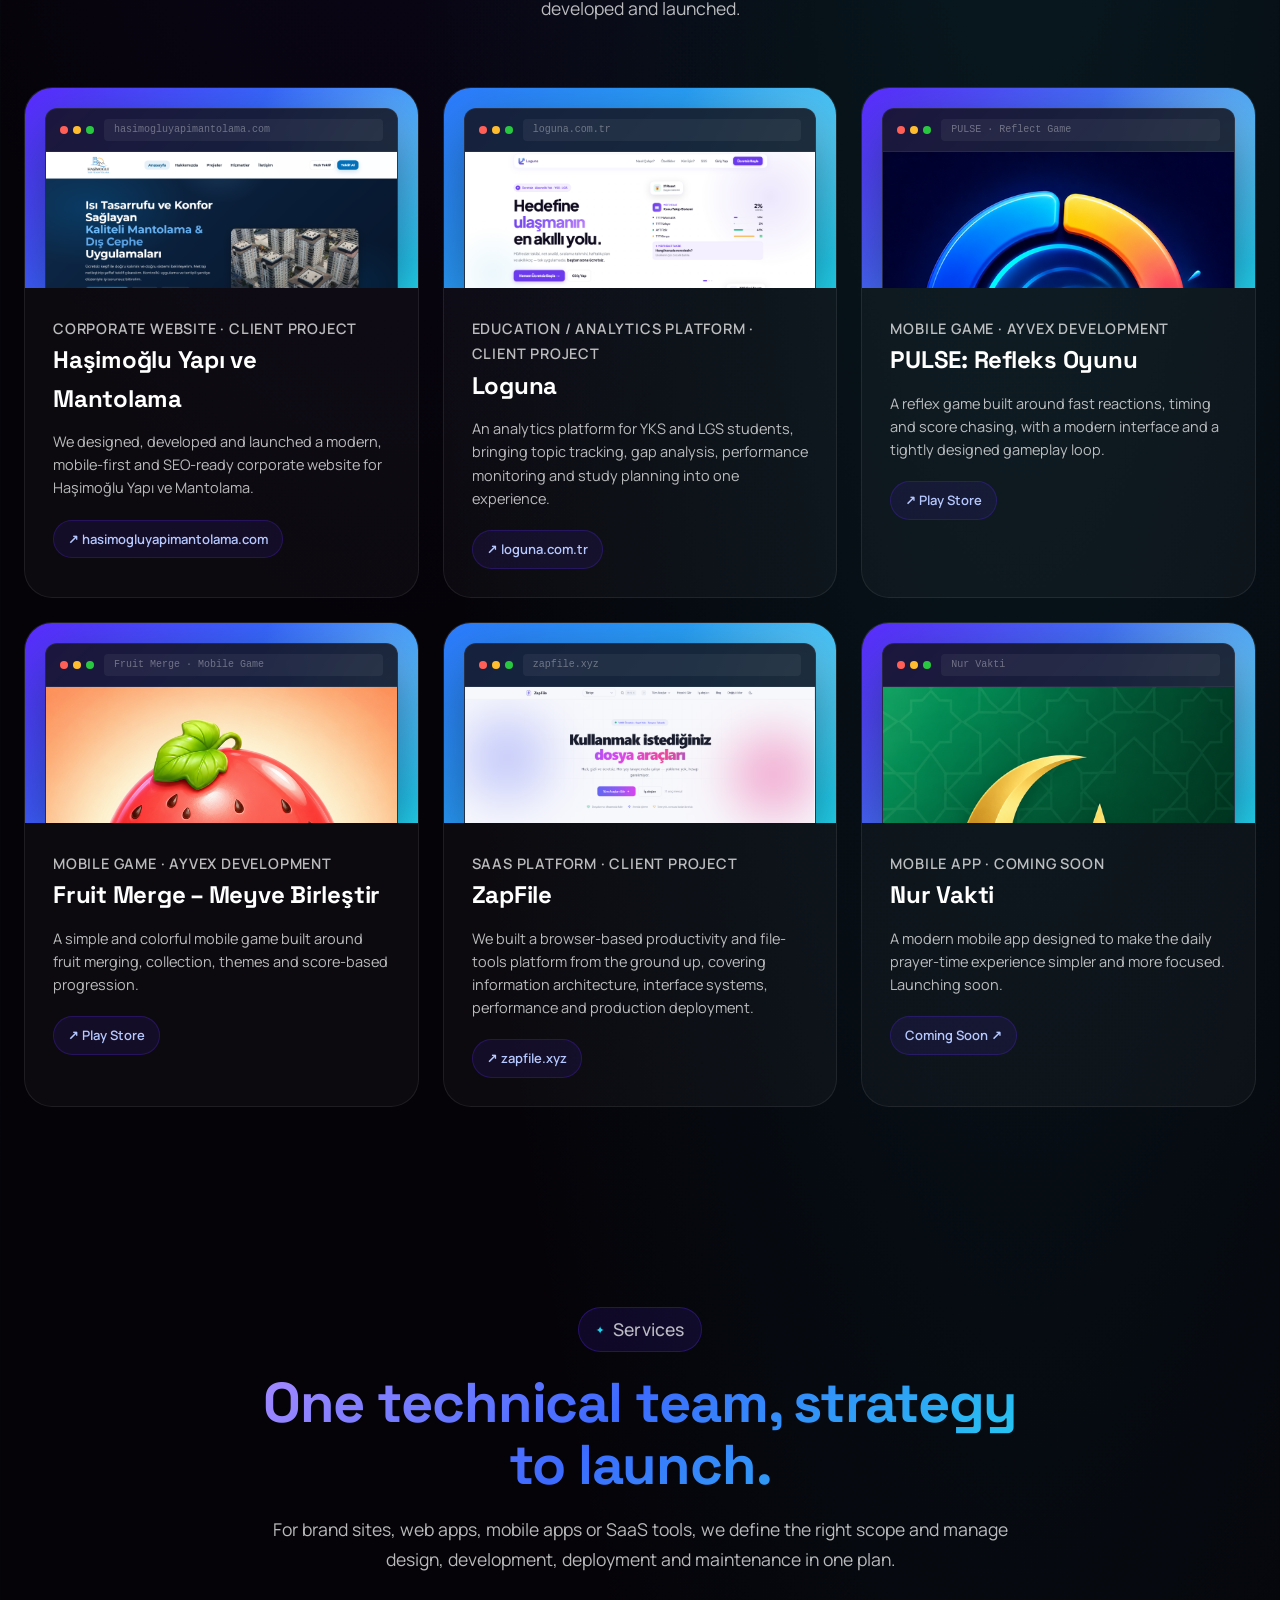
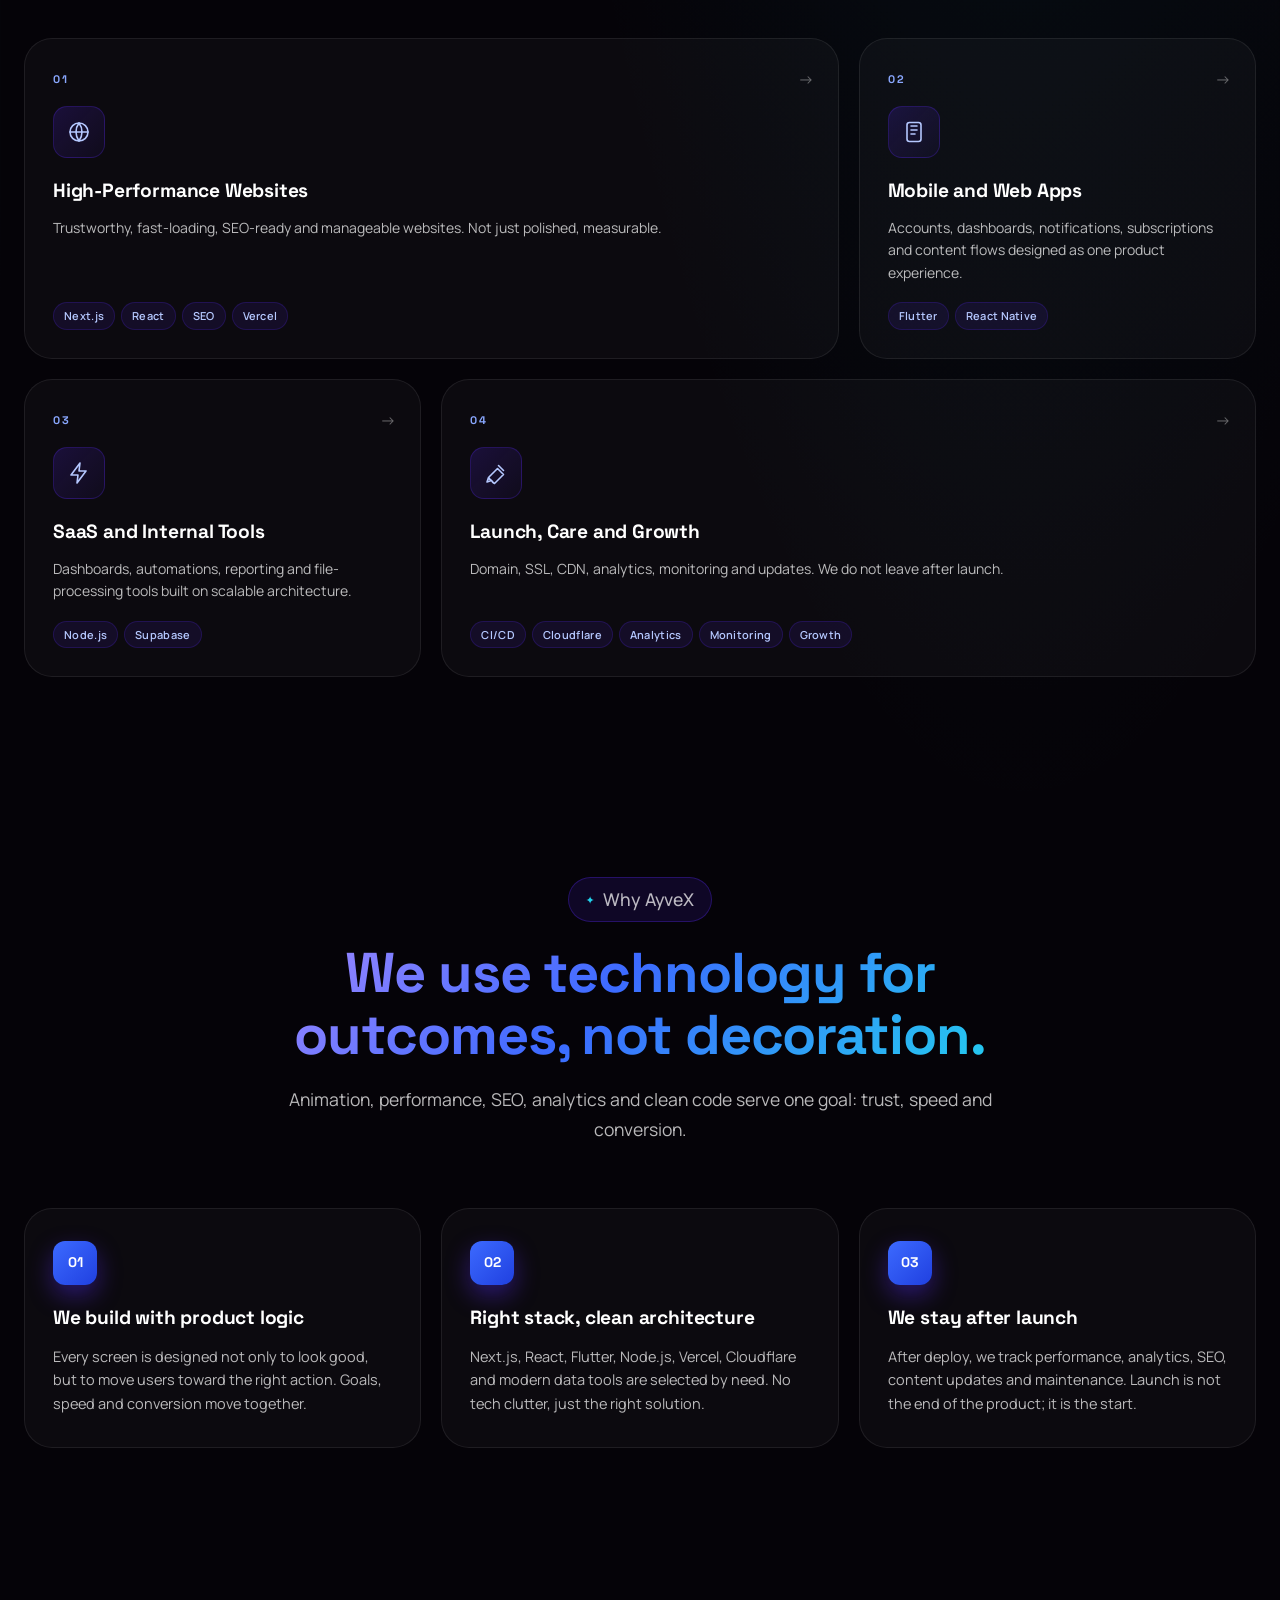
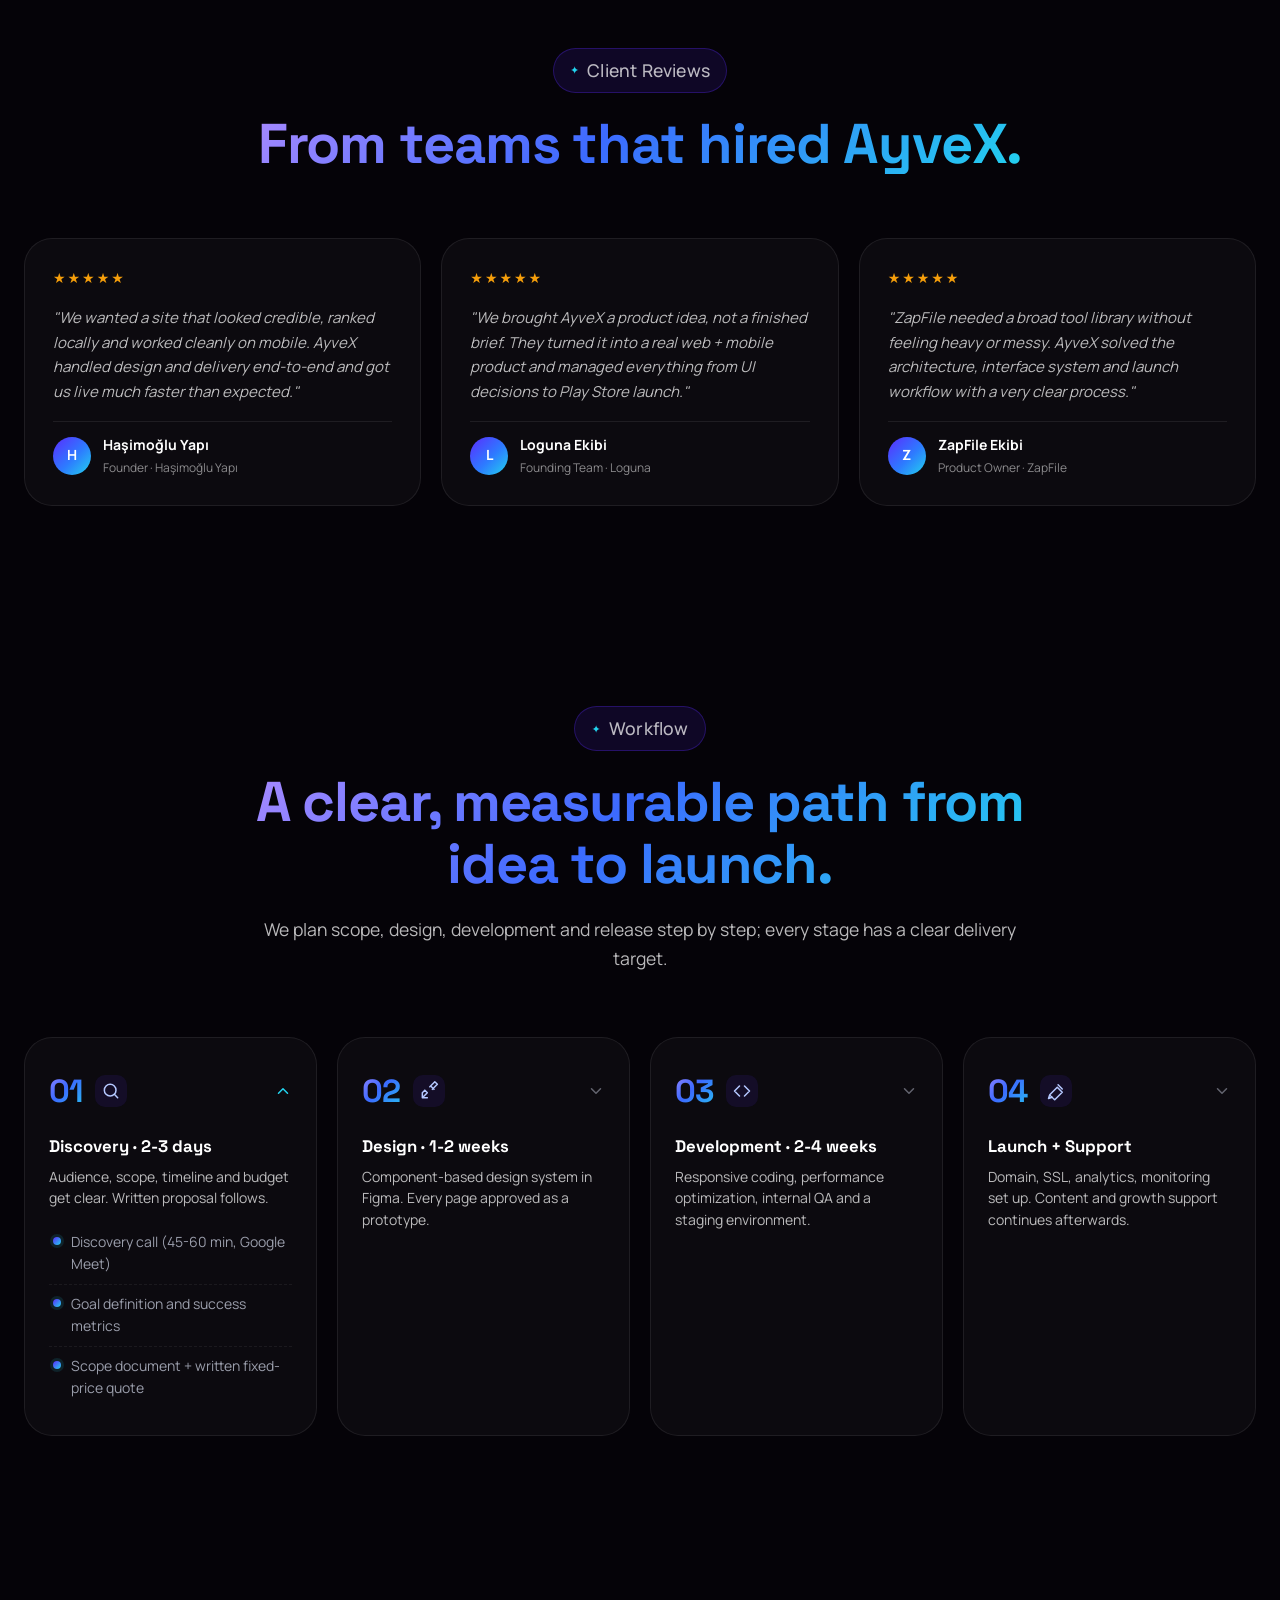
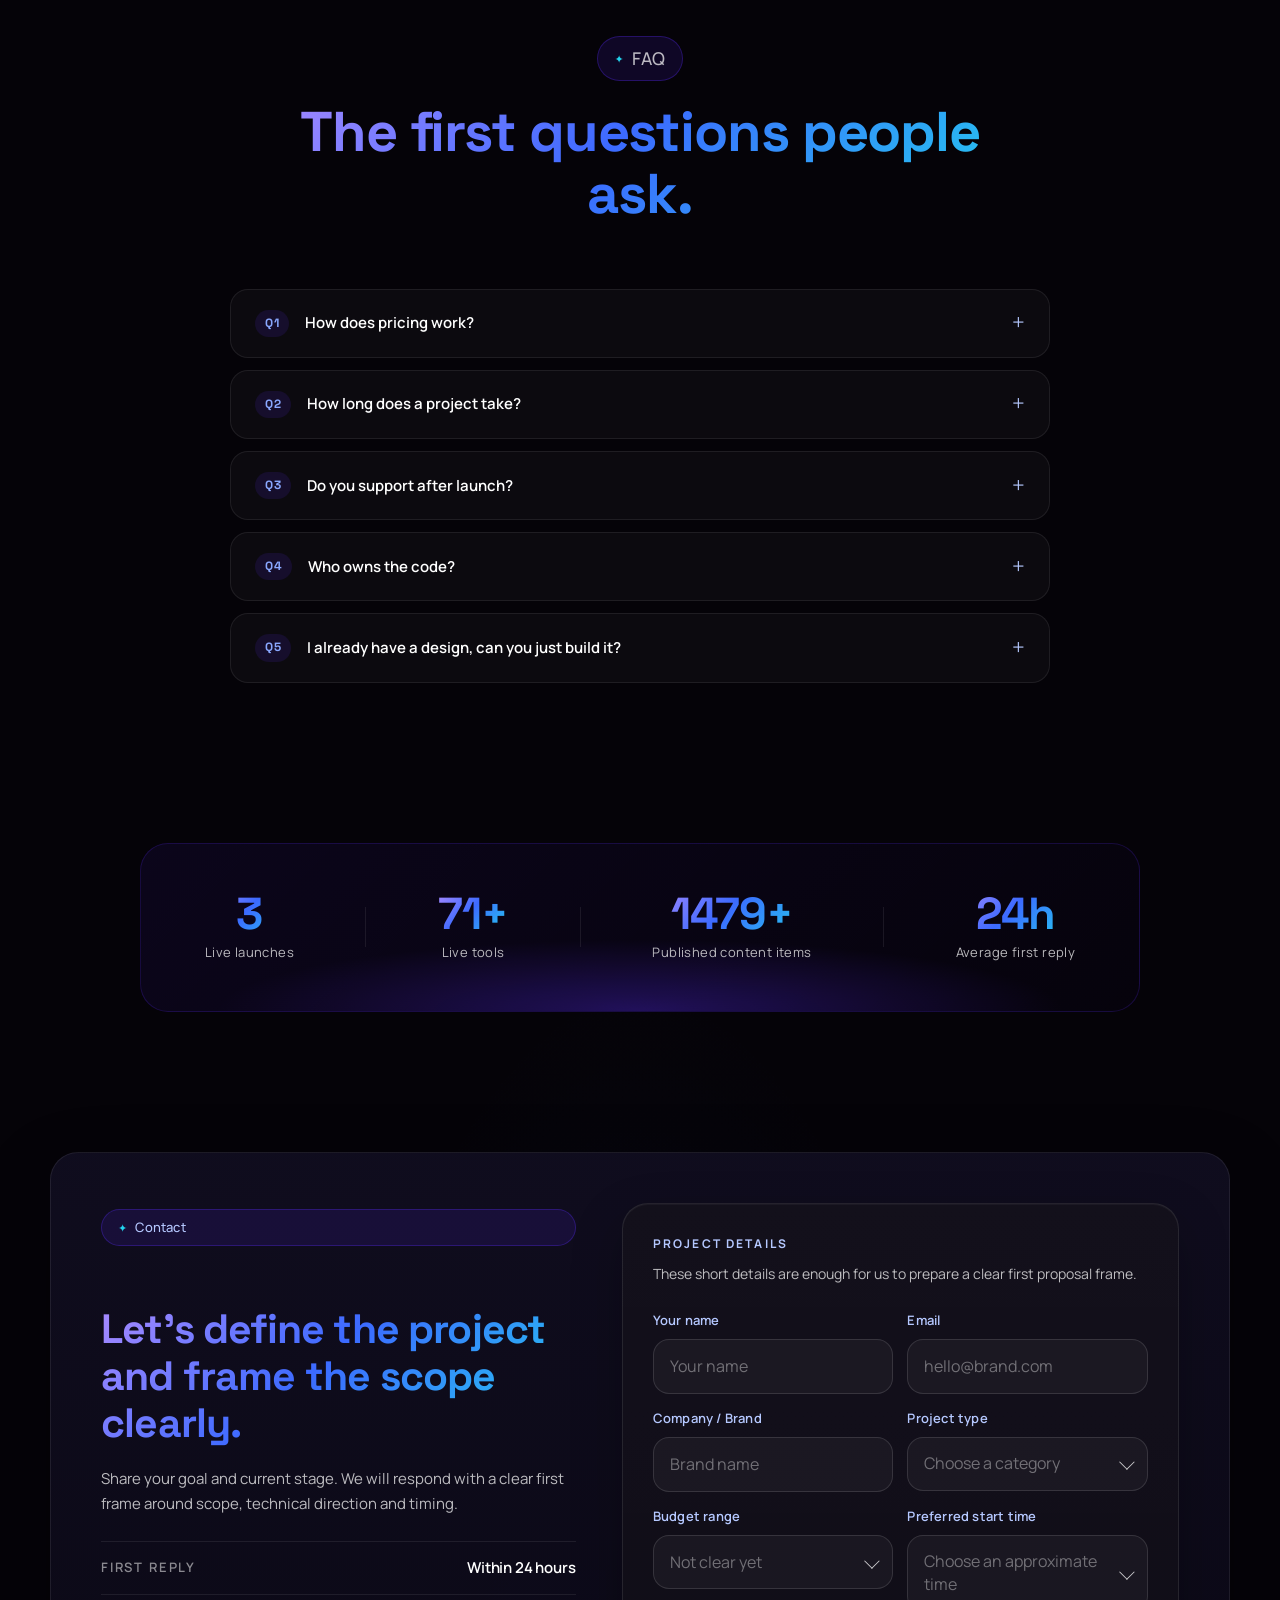
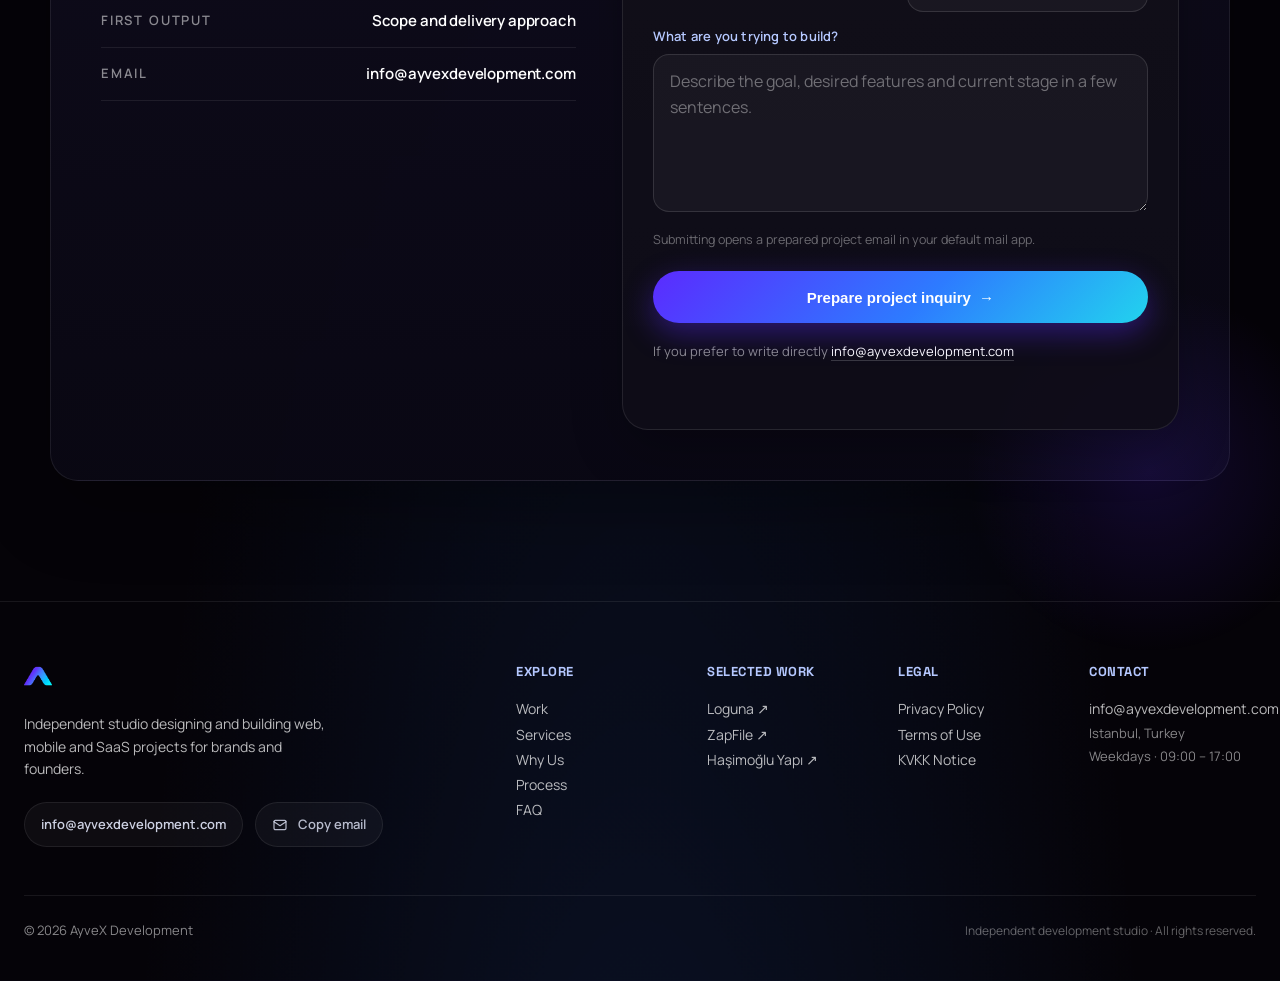
==== commit 3bf871e3: "fix project images" ====
--- a/index.html
+++ b/index.html
@@ -701,14 +701,6 @@
                     target="_blank"
                     rel="noreferrer"
                     >↗ loguna.com.tr</a
-                  >
-
-                  <a
-                    class="work-link"
-                    href="https://play.google.com/store/apps/details?id=com.loguna.app"
-                    target="_blank"
-                    rel="noreferrer"
-                    >↗ Play Store</a
                   >
                 </div>
               </div>
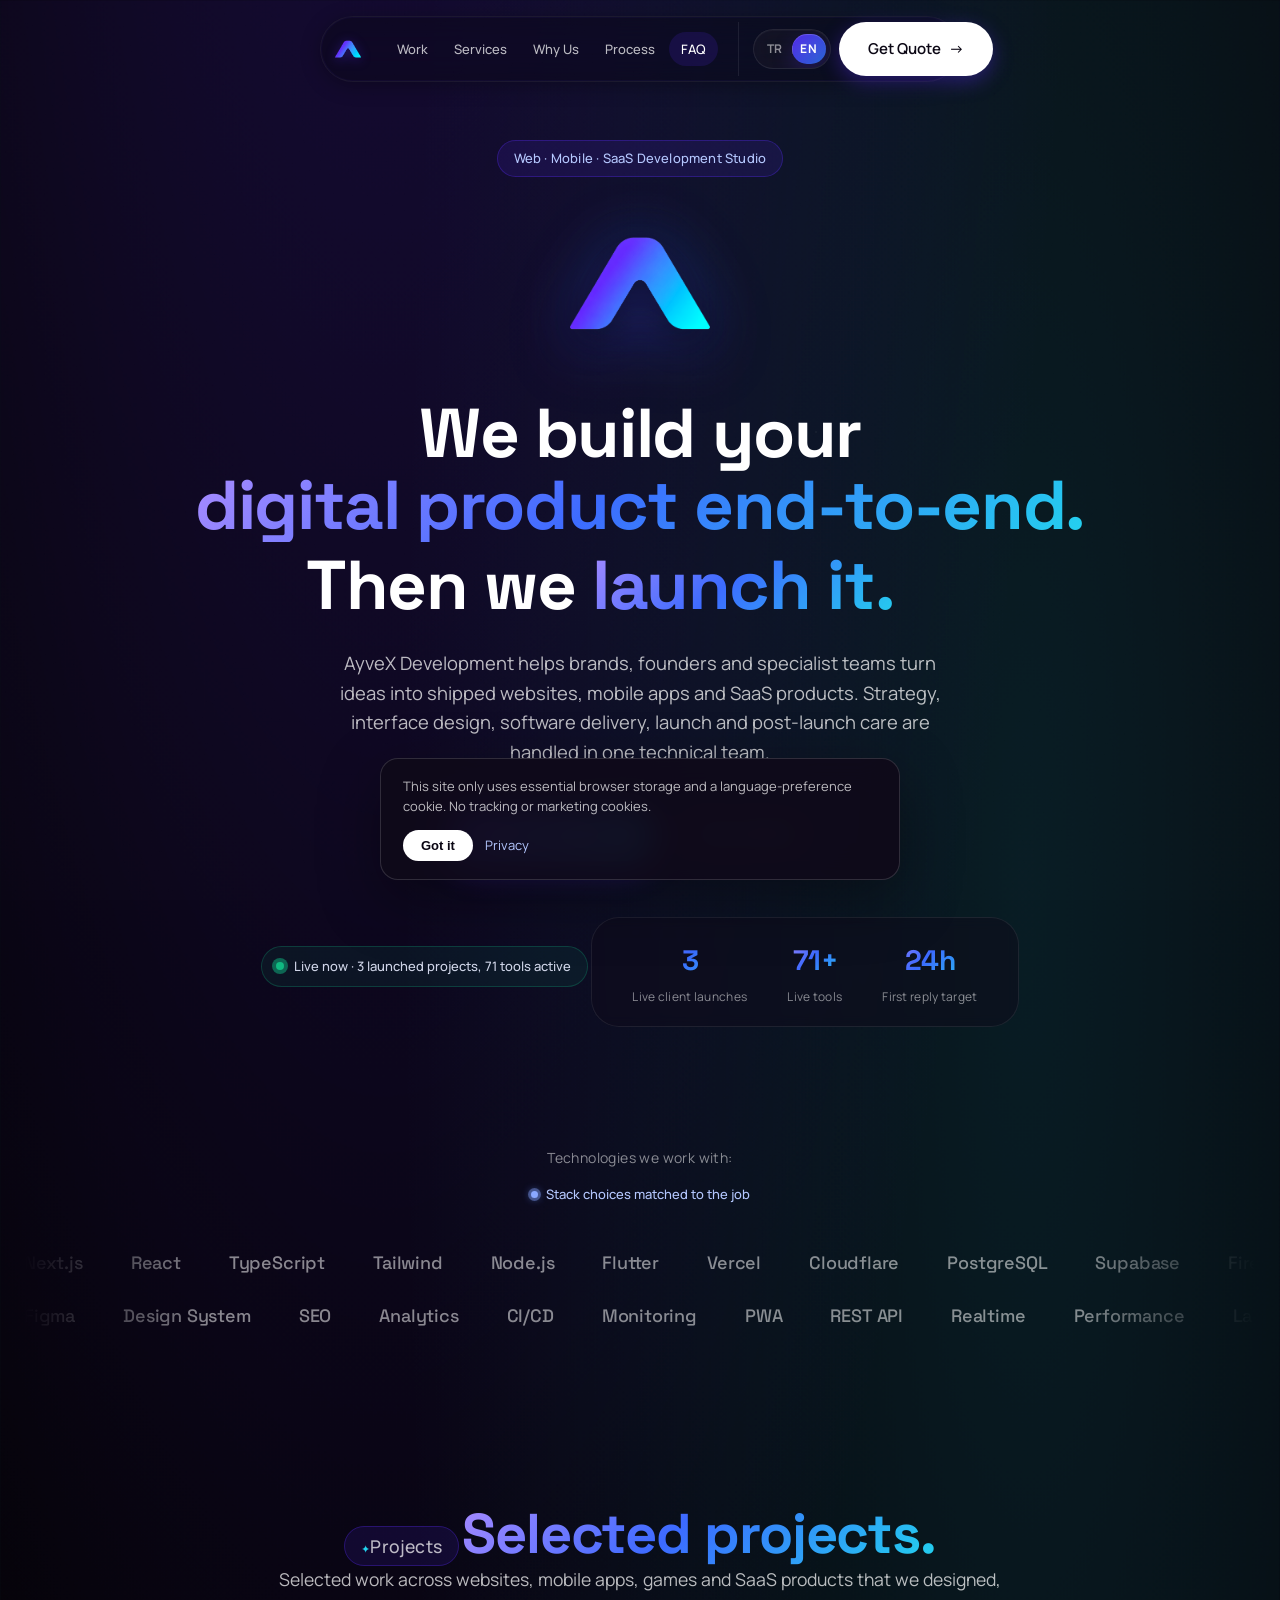
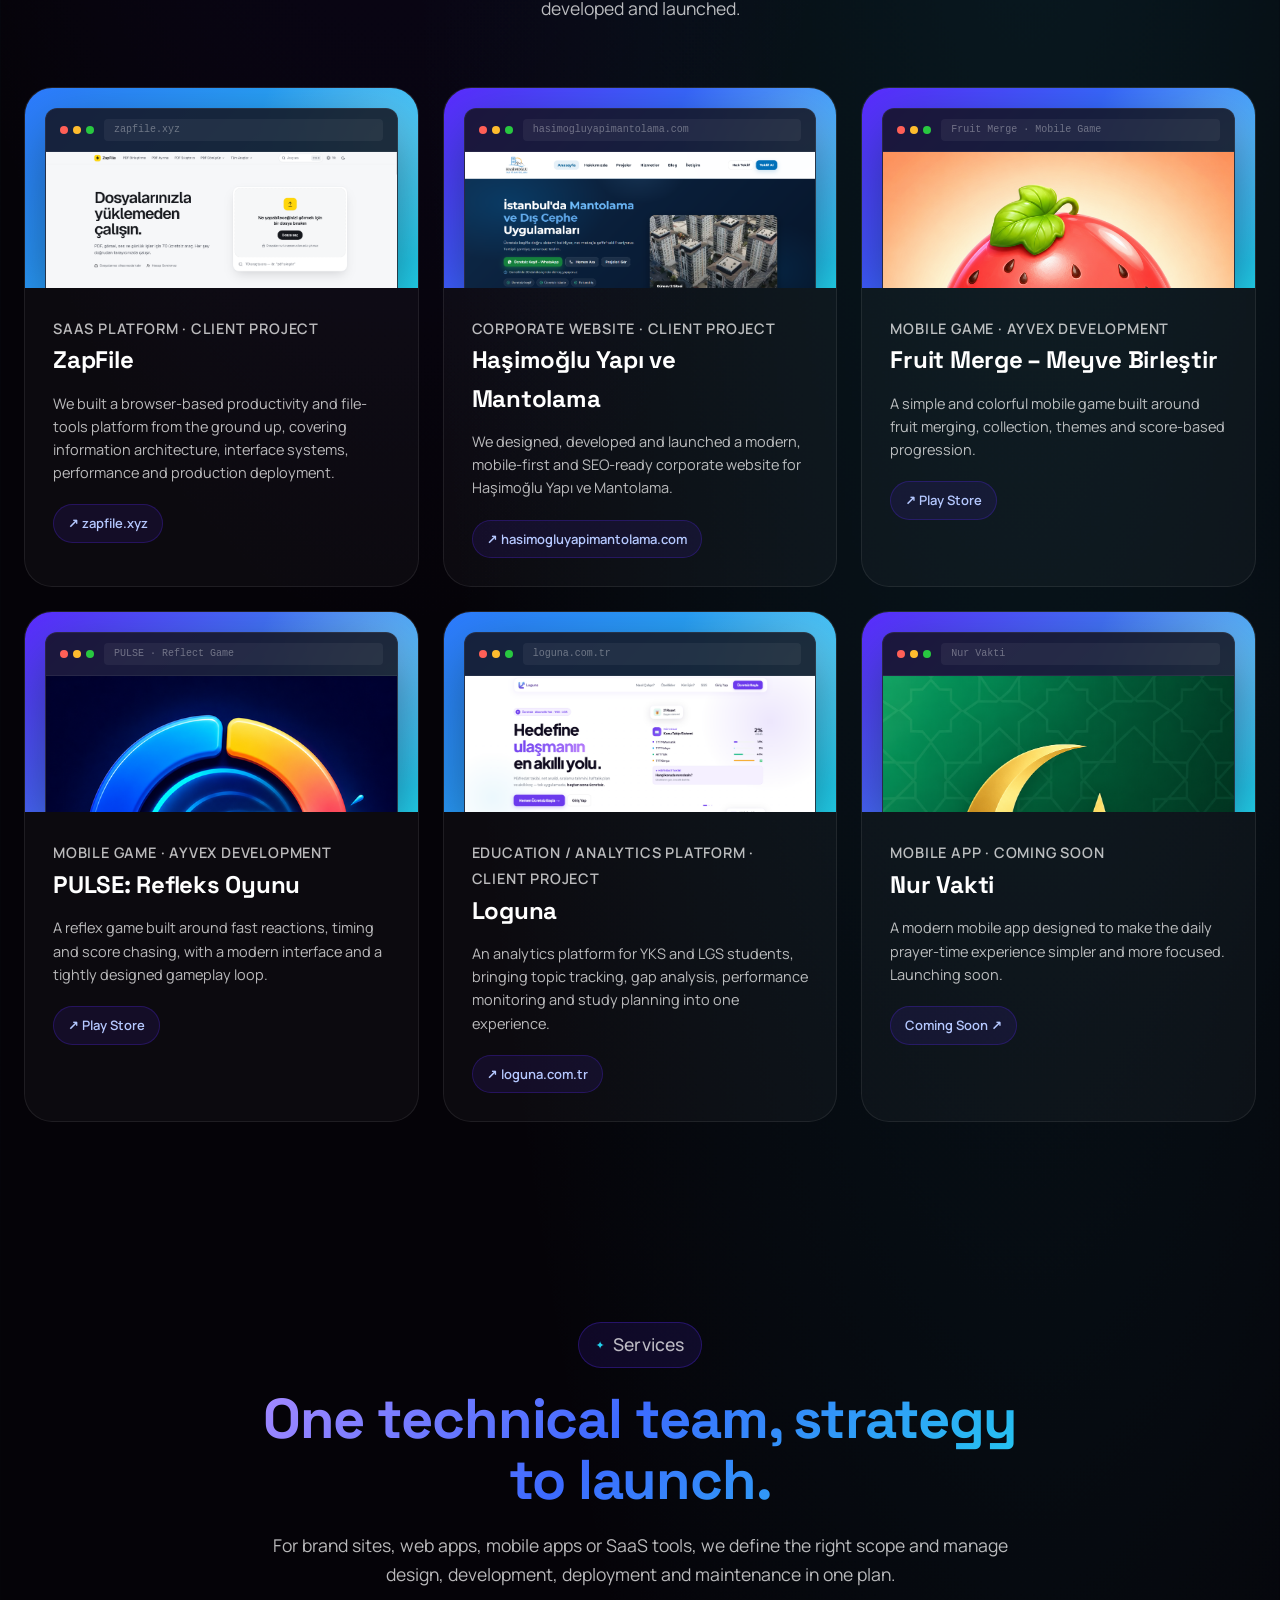
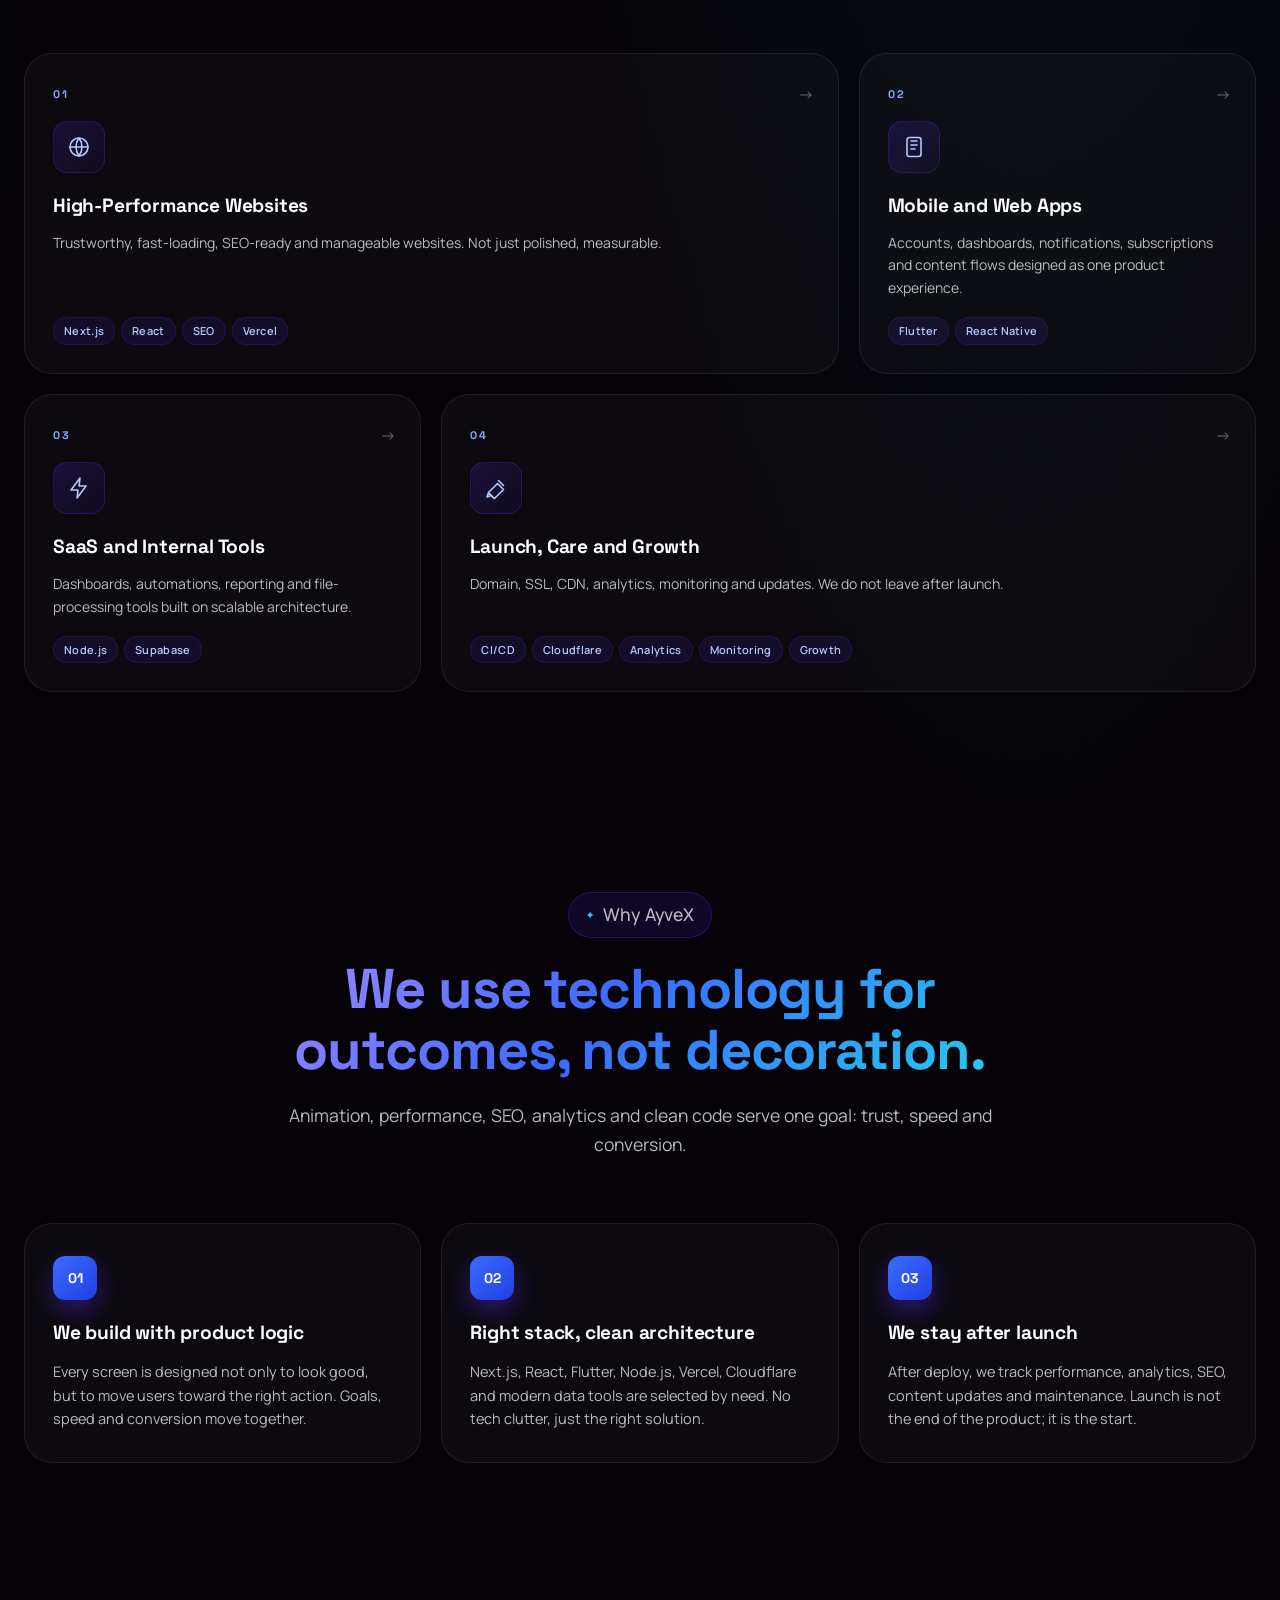
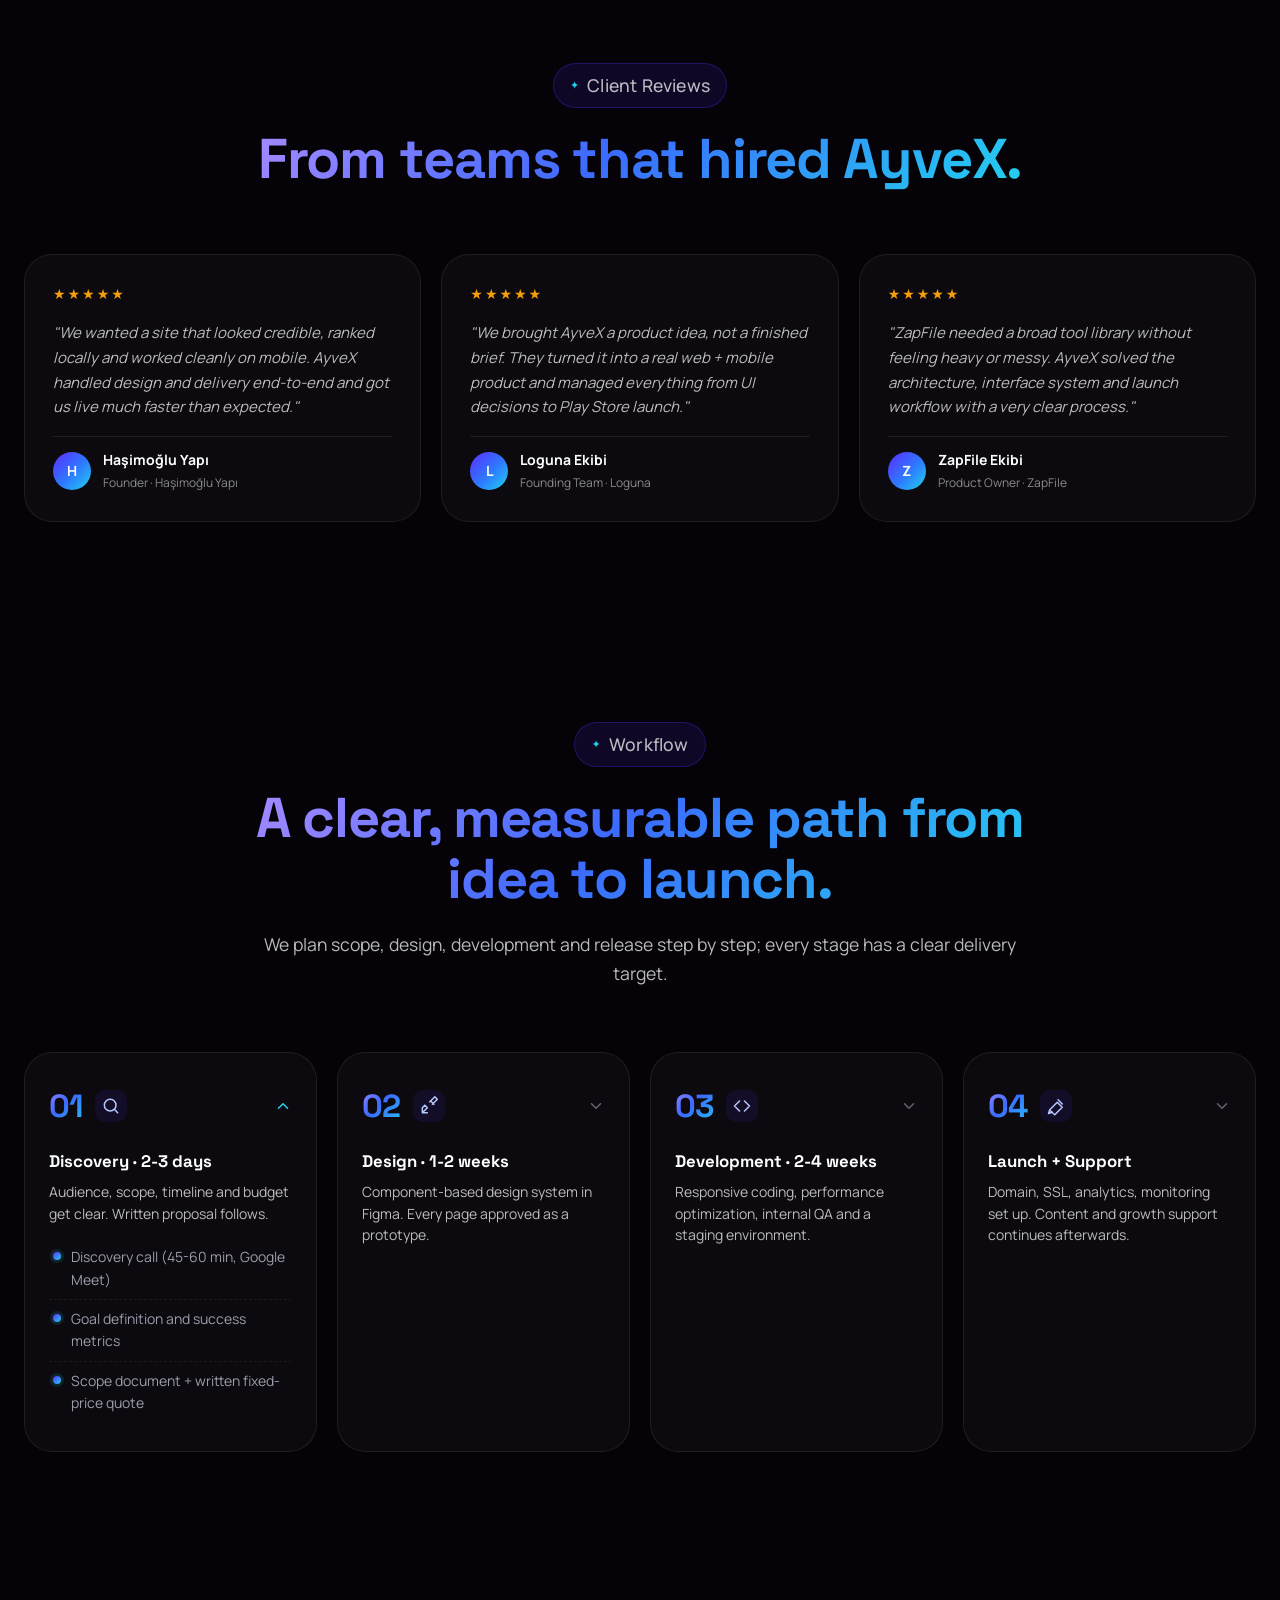
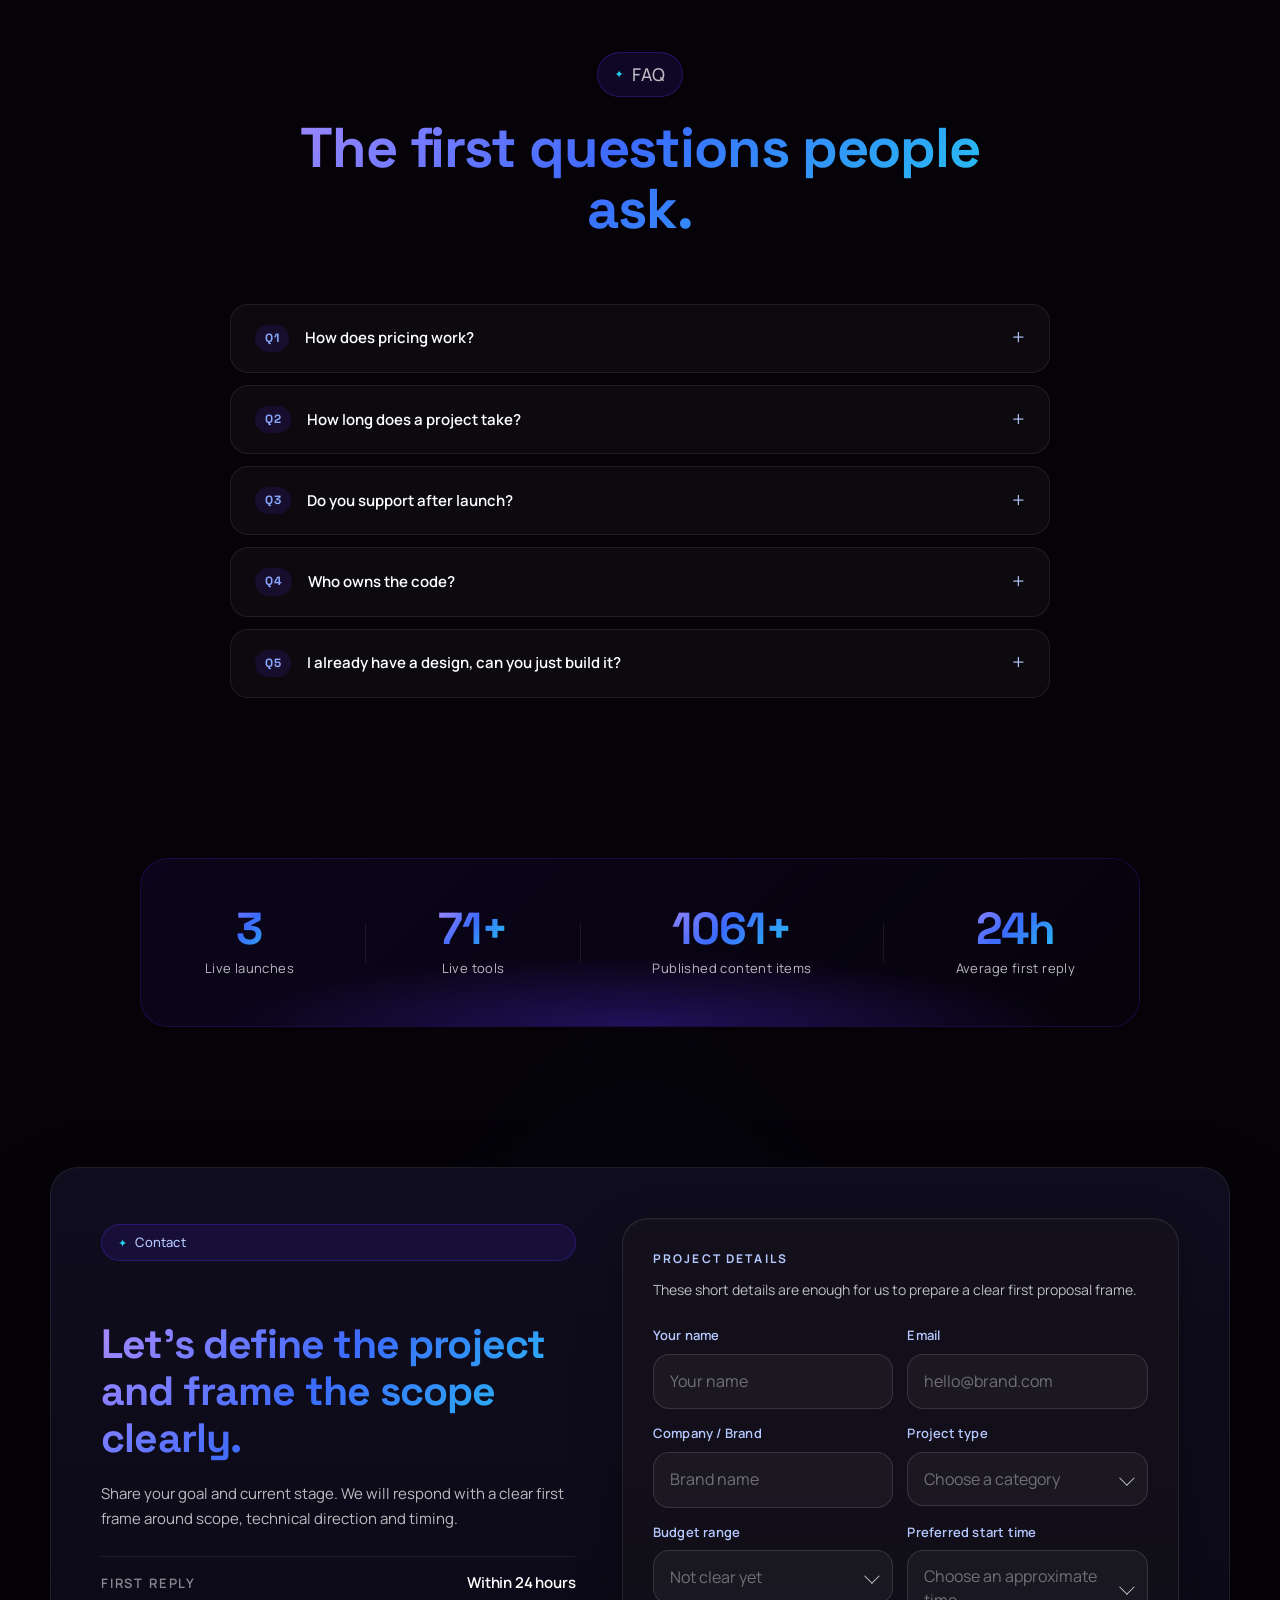
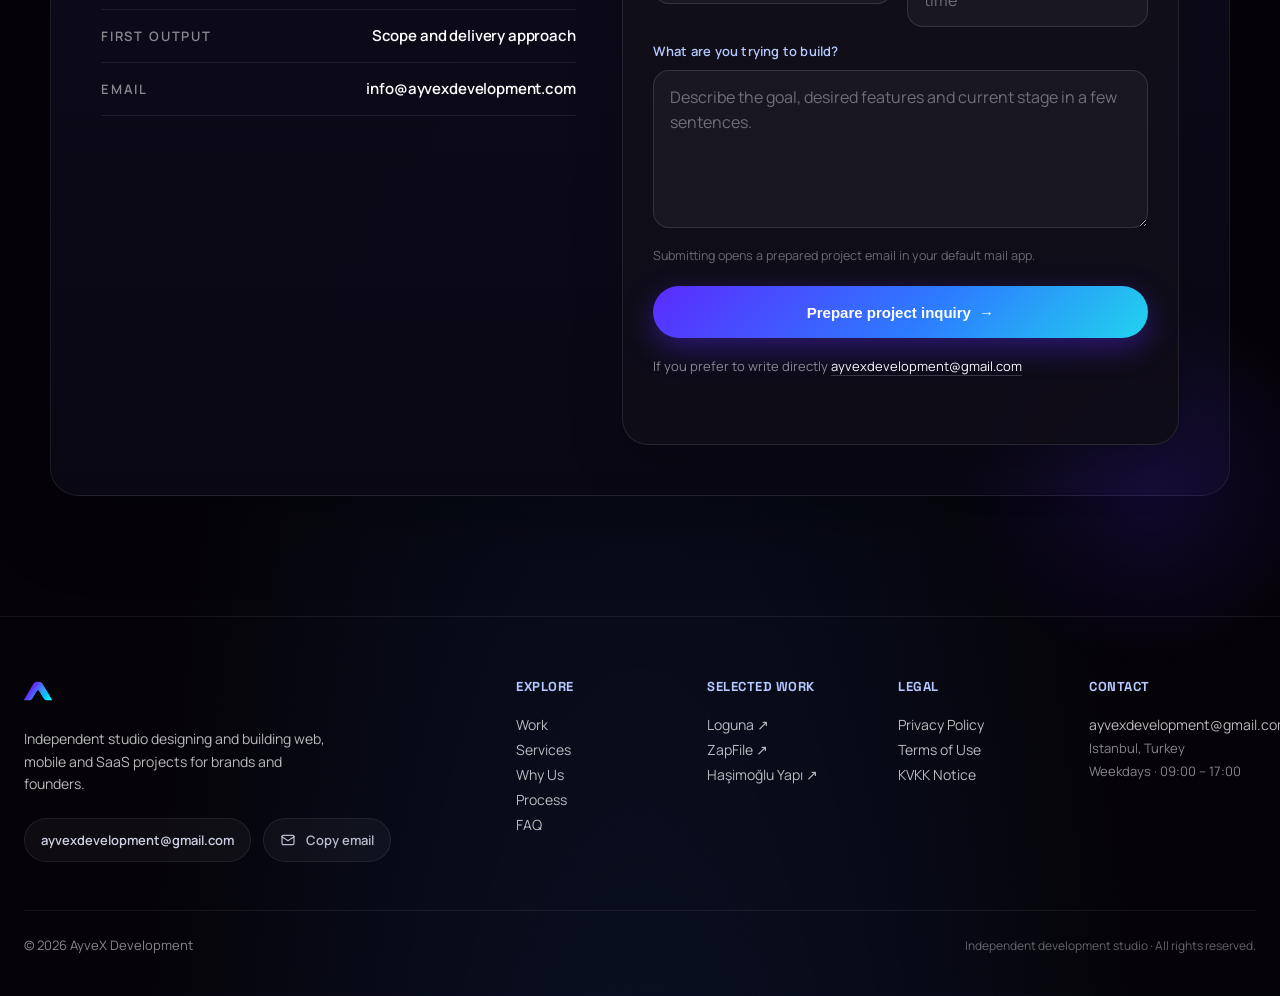
==== commit c75698b5: "reorder portfolio projects Co-Authored-By: Claude Sonnet 5.5 <noreply@anthropic.com>" ====
--- a/index.html
+++ b/index.html
@@ -193,7 +193,7 @@
             "url": "https://ayvexdevelopment.com/",
             "logo": "https://ayvexdevelopment.com/assets/ayvex-logo-alone.png",
             "image": "https://ayvexdevelopment.com/assets/ayvex-logo-alone.png",
-            "email": "info@ayvexdevelopment.com",
+            "email": "ayvexdevelopment@gmail.com",
             "description": "Markalar ve girişimler için web sitesi, mobil uygulama ve SaaS projelerini strateji, tasarım, yazılım ve yayına alma dahil uçtan uca geliştiren bağımsız teknoloji stüdyosu.",
             "foundingLocation": {
               "@type": "Place",
@@ -210,7 +210,7 @@
             },
             "contactPoint": {
               "@type": "ContactPoint",
-              "email": "info@ayvexdevelopment.com",
+              "email": "ayvexdevelopment@gmail.com",
               "contactType": "customer support",
               "availableLanguage": ["Turkish", "English"]
             }
@@ -593,8 +593,66 @@
           </div>
 
           <div class="work-grid">
-            <!-- 01 · HAŞİMOĞLU -->
+            <!-- 01 · ZAPFILE -->
             <article class="work-card reveal" data-delay="1">
+              <div class="work-art gradient-b">
+                <div class="browser-window has-shot">
+                  <div class="browser-chrome">
+                    <div class="chrome-dots">
+                      <span></span><span></span><span></span>
+                    </div>
+                    <div class="chrome-url">zapfile.xyz</div>
+                  </div>
+                  <div class="browser-shot">
+                    <img
+                      src="./assets/mockup-zapfile.png"
+                      alt="ZapFile ekran görüntüsü"
+                      loading="lazy"
+                      decoding="async"
+                      width="1912"
+                      height="896"
+                      onerror="this.classList.add('shot-missing')"
+                    />
+                  </div>
+                </div>
+              </div>
+
+              <div class="work-copy">
+                <p class="work-type project-tr">
+                  SAAS PLATFORMU · MÜŞTERİ PROJESİ
+                </p>
+                <p class="work-type project-en">
+                  SAAS PLATFORM · CLIENT PROJECT
+                </p>
+
+                <h3>ZapFile</h3>
+
+                <p class="project-block project-tr">
+                  Tarayıcı içinde çalışan çok araçlı dosya ve üretkenlik
+                  platformunu sıfırdan geliştirdik; bilgi mimarisi, arayüz
+                  sistemi, performans ve production yayınını birlikte
+                  kurguladık.
+                </p>
+                <p class="project-block project-en">
+                  We built a browser-based productivity and file-tools platform
+                  from the ground up, covering information architecture,
+                  interface systems, performance and production deployment.
+                </p>
+
+                <div class="work-links">
+                  <a
+                    class="work-link"
+                    href="https://www.zapfile.xyz/"
+                    target="_blank"
+                    rel="noreferrer"
+                    >↗ zapfile.xyz</a
+                  >
+                </div>
+              </div>
+            </article>
+
+            <!-- 02 · HAŞİMOĞLU -->
+            <article class="work-card reveal" data-delay="2">
               <div class="work-art gradient-a">
                 <div class="browser-window has-shot">
                   <div class="browser-chrome">
@@ -649,8 +707,121 @@
               </div>
             </article>
 
-            <!-- 02 · LOGUNA -->
-            <article class="work-card reveal" data-delay="2">
+            <!-- 03 · FRUIT MERGE -->
+            <article class="work-card reveal" data-delay="3">
+              <div class="work-art gradient-a">
+                <div class="browser-window has-shot">
+                  <div class="browser-chrome">
+                    <div class="chrome-dots">
+                      <span></span><span></span><span></span>
+                    </div>
+                    <div class="chrome-url">Fruit Merge · Mobile Game</div>
+                  </div>
+                  <div class="browser-shot">
+                    <img
+                      src="./assets/mockup-fruit-merge.png"
+                      alt="Fruit Merge Meyve Birleştir mobil oyunu"
+                      loading="lazy"
+                      decoding="async"
+                      width="1663"
+                      height="903"
+                      onerror="this.classList.add('shot-missing')"
+                    />
+                  </div>
+                </div>
+              </div>
+
+              <div class="work-copy">
+                <p class="work-type project-tr">
+                  MOBİL OYUN · AYVEX DEVELOPMENT
+                </p>
+                <p class="work-type project-en">
+                  MOBILE GAME · AYVEX DEVELOPMENT
+                </p>
+
+                <h3>Fruit Merge – Meyve Birleştir</h3>
+
+                <p class="project-block project-tr">
+                  Meyveleri birleştirerek ilerlediğiniz, sade ve renkli bir
+                  mobil oyun. Koleksiyon, tema ve skor sistemiyle uzun süreli
+                  oynanış için tasarlandı.
+                </p>
+                <p class="project-block project-en">
+                  A simple and colorful mobile game built around fruit merging,
+                  collection, themes and score-based progression.
+                </p>
+
+                <div class="work-links">
+                  <a
+                    class="work-link"
+                    href="https://play.google.com/store/apps/details?id=com.loguna.app"
+                    target="_blank"
+                    rel="noreferrer"
+                    >↗ Play Store</a
+                  >
+                </div>
+              </div>
+            </article>
+
+            <!-- 04 · PULSE -->
+            <article class="work-card reveal" data-delay="4">
+              <div class="work-art gradient-c">
+                <div class="browser-window has-shot">
+                  <div class="browser-chrome">
+                    <div class="chrome-dots">
+                      <span></span><span></span><span></span>
+                    </div>
+                    <div class="chrome-url">PULSE · Reflect Game</div>
+                  </div>
+                  <div class="browser-shot">
+                    <img
+                      src="./assets/mockup-pulse.png"
+                      alt="PULSE Refleks Oyunu"
+                      loading="lazy"
+                      decoding="async"
+                      width="1663"
+                      height="903"
+                      onerror="this.classList.add('shot-missing')"
+                    />
+                  </div>
+                </div>
+              </div>
+
+              <div class="work-copy">
+                <p class="work-type project-tr">
+                  MOBİL OYUN · AYVEX DEVELOPMENT
+                </p>
+                <p class="work-type project-en">
+                  MOBILE GAME · AYVEX DEVELOPMENT
+                </p>
+
+                <h3>PULSE: Refleks Oyunu</h3>
+
+                <p class="project-block project-tr">
+                  Hızlı tepki, zamanlama ve skor odaklı bir refleks oyunu.
+                  Modern arayüz, akıcı oyun döngüsü ve yüksek tekrar
+                  oynanabilirlik için tasarlandı.
+                </p>
+                <p class="project-block project-en">
+                  A reflex game built around fast reactions, timing and score
+                  chasing, with a modern interface and a tightly designed
+                  gameplay loop.
+                </p>
+
+                <div class="work-links">
+                  <a
+                    class="work-link"
+                    href="https://play.google.com/store/apps/details?id=com.ayvex.pulse"
+                    target="_blank"
+                    rel="noreferrer"
+                    >↗ Play Store</a
+                  >
+                </div>
+              </div>
+            </article>
+
+            <!-- 05 · LOGUNA -->
+            <article class="work-card reveal" data-delay="5">
               <div class="work-art gradient-b">
                 <div class="browser-window has-shot">
                   <div class="browser-chrome">
@@ -701,177 +872,6 @@
                     target="_blank"
                     rel="noreferrer"
                     >↗ loguna.com.tr</a
-                  >
-                </div>
-              </div>
-            </article>
-
-            <!-- 03 · PULSE -->
-            <article class="work-card reveal" data-delay="3">
-              <div class="work-art gradient-c">
-                <div class="browser-window has-shot">
-                  <div class="browser-chrome">
-                    <div class="chrome-dots">
-                      <span></span><span></span><span></span>
-                    </div>
-                    <div class="chrome-url">PULSE · Reflect Game</div>
-                  </div>
-                  <div class="browser-shot">
-                    <img
-                      src="./assets/mockup-pulse.png"
-                      alt="PULSE Refleks Oyunu"
-                      loading="lazy"
-                      decoding="async"
-                      width="1663"
-                      height="903"
-                      onerror="this.classList.add('shot-missing')"
-                    />
-                  </div>
-                </div>
-              </div>
-
-              <div class="work-copy">
-                <p class="work-type project-tr">
-                  MOBİL OYUN · AYVEX DEVELOPMENT
-                </p>
-                <p class="work-type project-en">
-                  MOBILE GAME · AYVEX DEVELOPMENT
-                </p>
-
-                <h3>PULSE: Refleks Oyunu</h3>
-
-                <p class="project-block project-tr">
-                  Hızlı tepki, zamanlama ve skor odaklı bir refleks oyunu.
-                  Modern arayüz, akıcı oyun döngüsü ve yüksek tekrar
-                  oynanabilirlik için tasarlandı.
-                </p>
-                <p class="project-block project-en">
-                  A reflex game built around fast reactions, timing and score
-                  chasing, with a modern interface and a tightly designed
-                  gameplay loop.
-                </p>
-
-                <div class="work-links">
-                  <a
-                    class="work-link"
-                    href="https://play.google.com/store/apps/details?id=com.ayvex.pulse"
-                    target="_blank"
-                    rel="noreferrer"
-                    >↗ Play Store</a
-                  >
-                </div>
-              </div>
-            </article>
-
-            <!-- 04 · FRUIT MERGE -->
-            <article class="work-card reveal" data-delay="4">
-              <div class="work-art gradient-a">
-                <div class="browser-window has-shot">
-                  <div class="browser-chrome">
-                    <div class="chrome-dots">
-                      <span></span><span></span><span></span>
-                    </div>
-                    <div class="chrome-url">Fruit Merge · Mobile Game</div>
-                  </div>
-                  <div class="browser-shot">
-                    <img
-                      src="./assets/mockup-fruit-merge.png"
-                      alt="Fruit Merge Meyve Birleştir mobil oyunu"
-                      loading="lazy"
-                      decoding="async"
-                      width="1663"
-                      height="903"
-                      onerror="this.classList.add('shot-missing')"
-                    />
-                  </div>
-                </div>
-              </div>
-
-              <div class="work-copy">
-                <p class="work-type project-tr">
-                  MOBİL OYUN · AYVEX DEVELOPMENT
-                </p>
-                <p class="work-type project-en">
-                  MOBILE GAME · AYVEX DEVELOPMENT
-                </p>
-
-                <h3>Fruit Merge – Meyve Birleştir</h3>
-
-                <p class="project-block project-tr">
-                  Meyveleri birleştirerek ilerlediğiniz, sade ve renkli bir
-                  mobil oyun. Koleksiyon, tema ve skor sistemiyle uzun süreli
-                  oynanış için tasarlandı.
-                </p>
-                <p class="project-block project-en">
-                  A simple and colorful mobile game built around fruit merging,
-                  collection, themes and score-based progression.
-                </p>
-
-                <div class="work-links">
-                  <a
-                    class="work-link"
-                    href="https://play.google.com/store/apps/details?id=com.loguna.app"
-                    target="_blank"
-                    rel="noreferrer"
-                    >↗ Play Store</a
-                  >
-                </div>
-              </div>
-            </article>
-
-            <!-- 05 · ZAPFILE -->
-            <article class="work-card reveal" data-delay="5">
-              <div class="work-art gradient-b">
-                <div class="browser-window has-shot">
-                  <div class="browser-chrome">
-                    <div class="chrome-dots">
-                      <span></span><span></span><span></span>
-                    </div>
-                    <div class="chrome-url">zapfile.xyz</div>
-                  </div>
-                  <div class="browser-shot">
-                    <img
-                      src="./assets/mockup-zapfile.png"
-                      alt="ZapFile ekran görüntüsü"
-                      loading="lazy"
-                      decoding="async"
-                      width="1912"
-                      height="896"
-                      onerror="this.classList.add('shot-missing')"
-                    />
-                  </div>
-                </div>
-              </div>
-
-              <div class="work-copy">
-                <p class="work-type project-tr">
-                  SAAS PLATFORMU · MÜŞTERİ PROJESİ
-                </p>
-                <p class="work-type project-en">
-                  SAAS PLATFORM · CLIENT PROJECT
-                </p>
-
-                <h3>ZapFile</h3>
-
-                <p class="project-block project-tr">
-                  Tarayıcı içinde çalışan çok araçlı dosya ve üretkenlik
-                  platformunu sıfırdan geliştirdik; bilgi mimarisi, arayüz
-                  sistemi, performans ve production yayınını birlikte
-                  kurguladık.
-                </p>
-                <p class="project-block project-en">
-                  We built a browser-based productivity and file-tools platform
-                  from the ground up, covering information architecture,
-                  interface systems, performance and production deployment.
-                </p>
-
-                <div class="work-links">
-                  <a
-                    class="work-link"
-                    href="https://www.zapfile.xyz/"
-                    target="_blank"
-                    rel="noreferrer"
-                    >↗ zapfile.xyz</a
                   >
                 </div>
               </div>
@@ -1550,9 +1550,9 @@
                   >
                   <a
                     class="contact-summary-link"
-                    href="mailto:info@ayvexdevelopment.com"
+                    href="mailto:ayvexdevelopment@gmail.com"
                     data-i18n="contact.summary3Value"
-                    >info@ayvexdevelopment.com</a
+                    >ayvexdevelopment@gmail.com</a
                   >
                 </div>
               </div>
@@ -1756,8 +1756,8 @@
                     <span data-i18n="contact.directLabel"
                       >Doğrudan yazmak isterseniz</span
                     >
-                    <a href="mailto:info@ayvexdevelopment.com"
-                      >info@ayvexdevelopment.com</a
+                    <a href="mailto:ayvexdevelopment@gmail.com"
+                      >ayvexdevelopment@gmail.com</a
                     >
                   </p>
                   <p
@@ -1787,13 +1787,13 @@
               <div class="footer-contact-card">
                 <a
                   class="footer-email-link"
-                  href="mailto:info@ayvexdevelopment.com"
-                  >info@ayvexdevelopment.com</a
+                  href="mailto:ayvexdevelopment@gmail.com"
+                  >ayvexdevelopment@gmail.com</a
                 >
                 <button
                   type="button"
                   class="footer-mail-copy mail-copy-button"
-                  data-copy-mail="info@ayvexdevelopment.com"
+                  data-copy-mail="ayvexdevelopment@gmail.com"
                 >
                   <svg
                     viewBox="0 0 24 24"
@@ -1864,8 +1864,8 @@
               </div>
               <div class="footer-col">
                 <h4 data-i18n="footer.colContact">İletişim</h4>
-                <a href="mailto:info@ayvexdevelopment.com"
-                  >info@ayvexdevelopment.com</a
+                <a href="mailto:ayvexdevelopment@gmail.com"
+                  >ayvexdevelopment@gmail.com</a
                 >
                 <p class="footer-loc" data-i18n="footer.location">
                   İstanbul, Türkiye
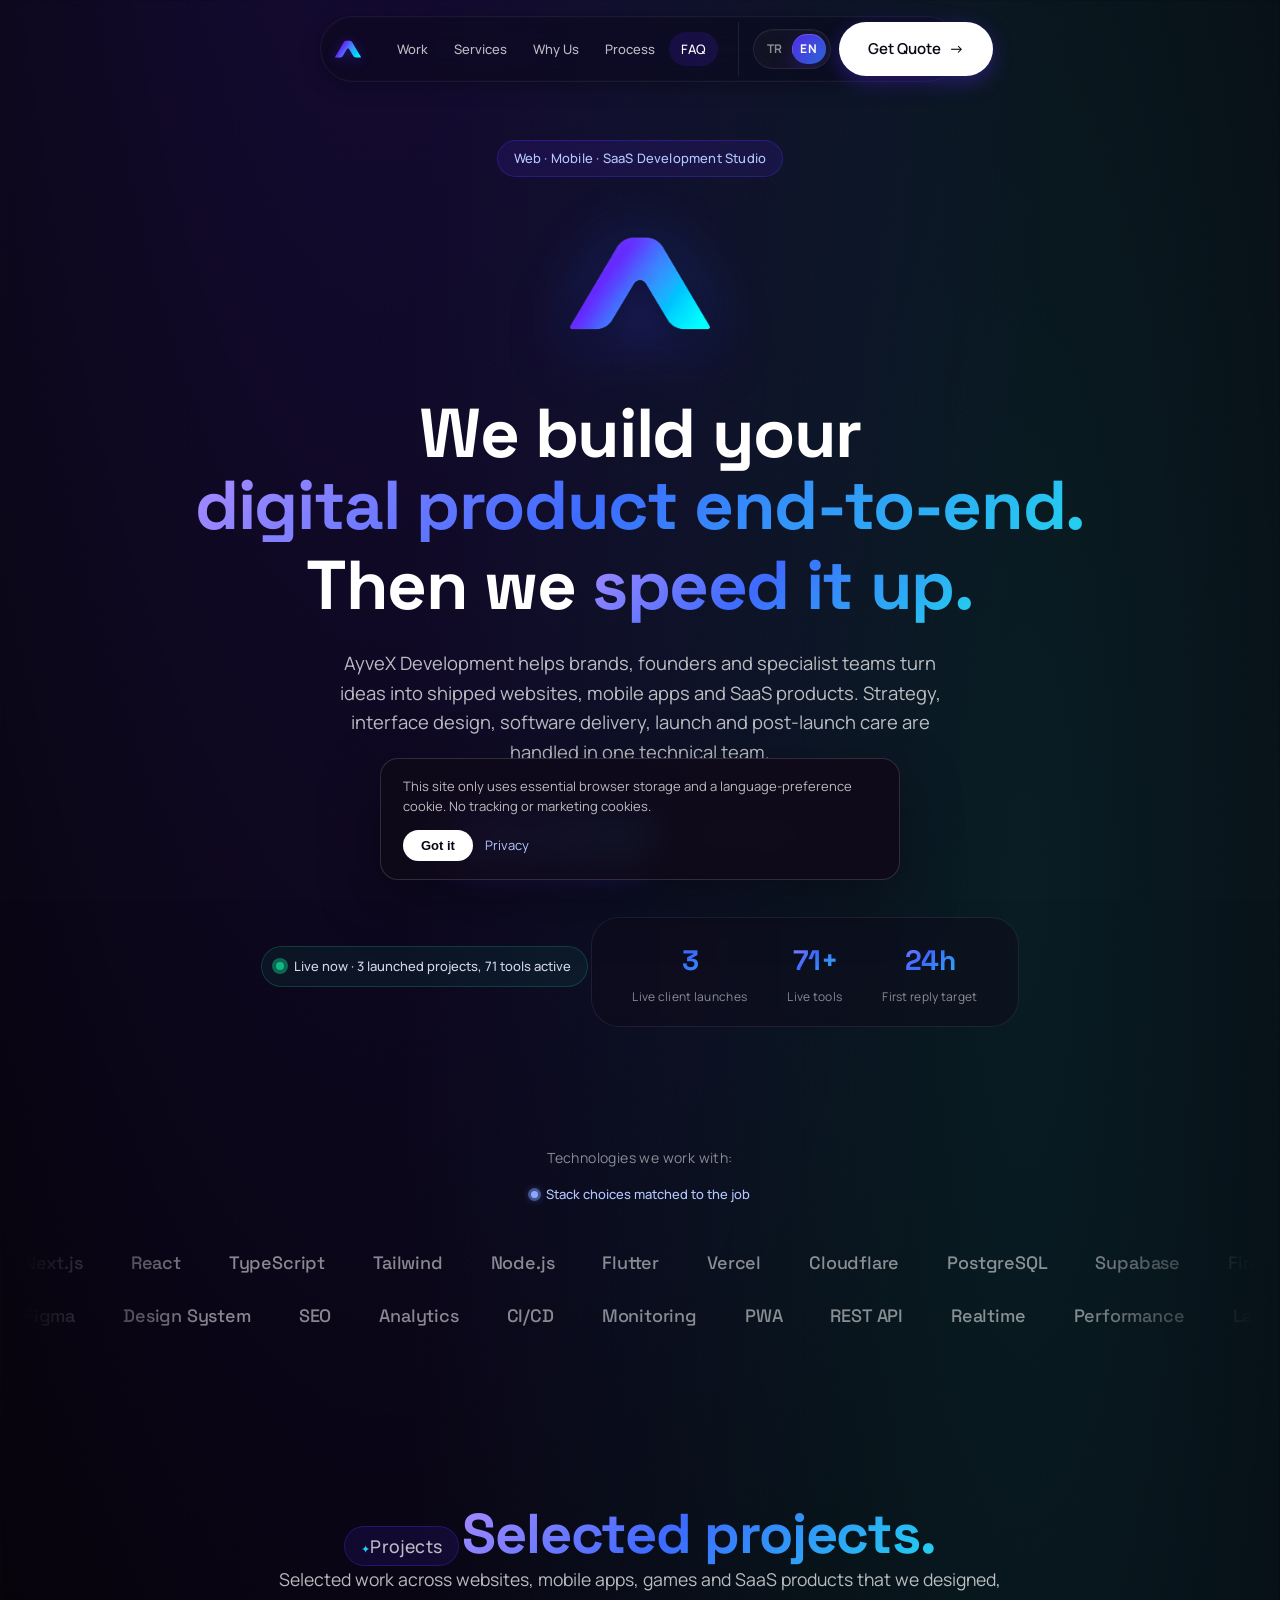
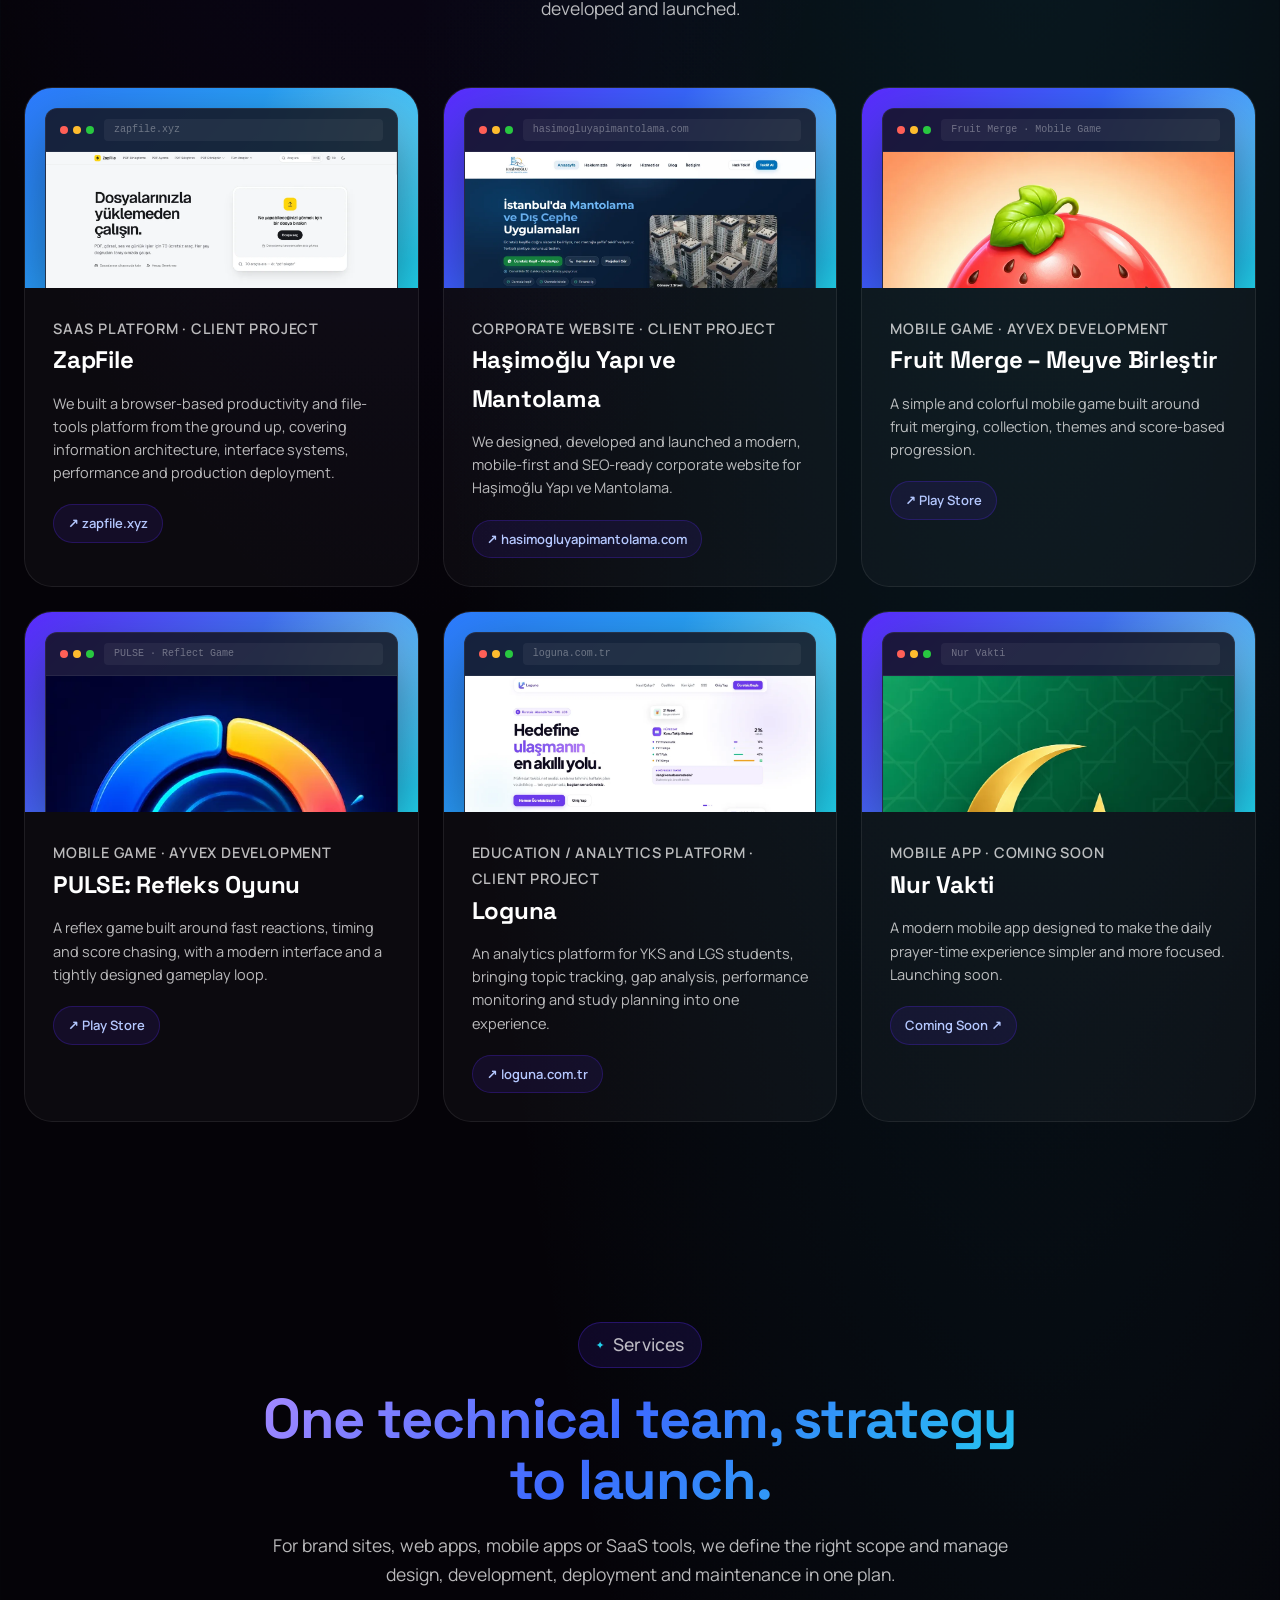
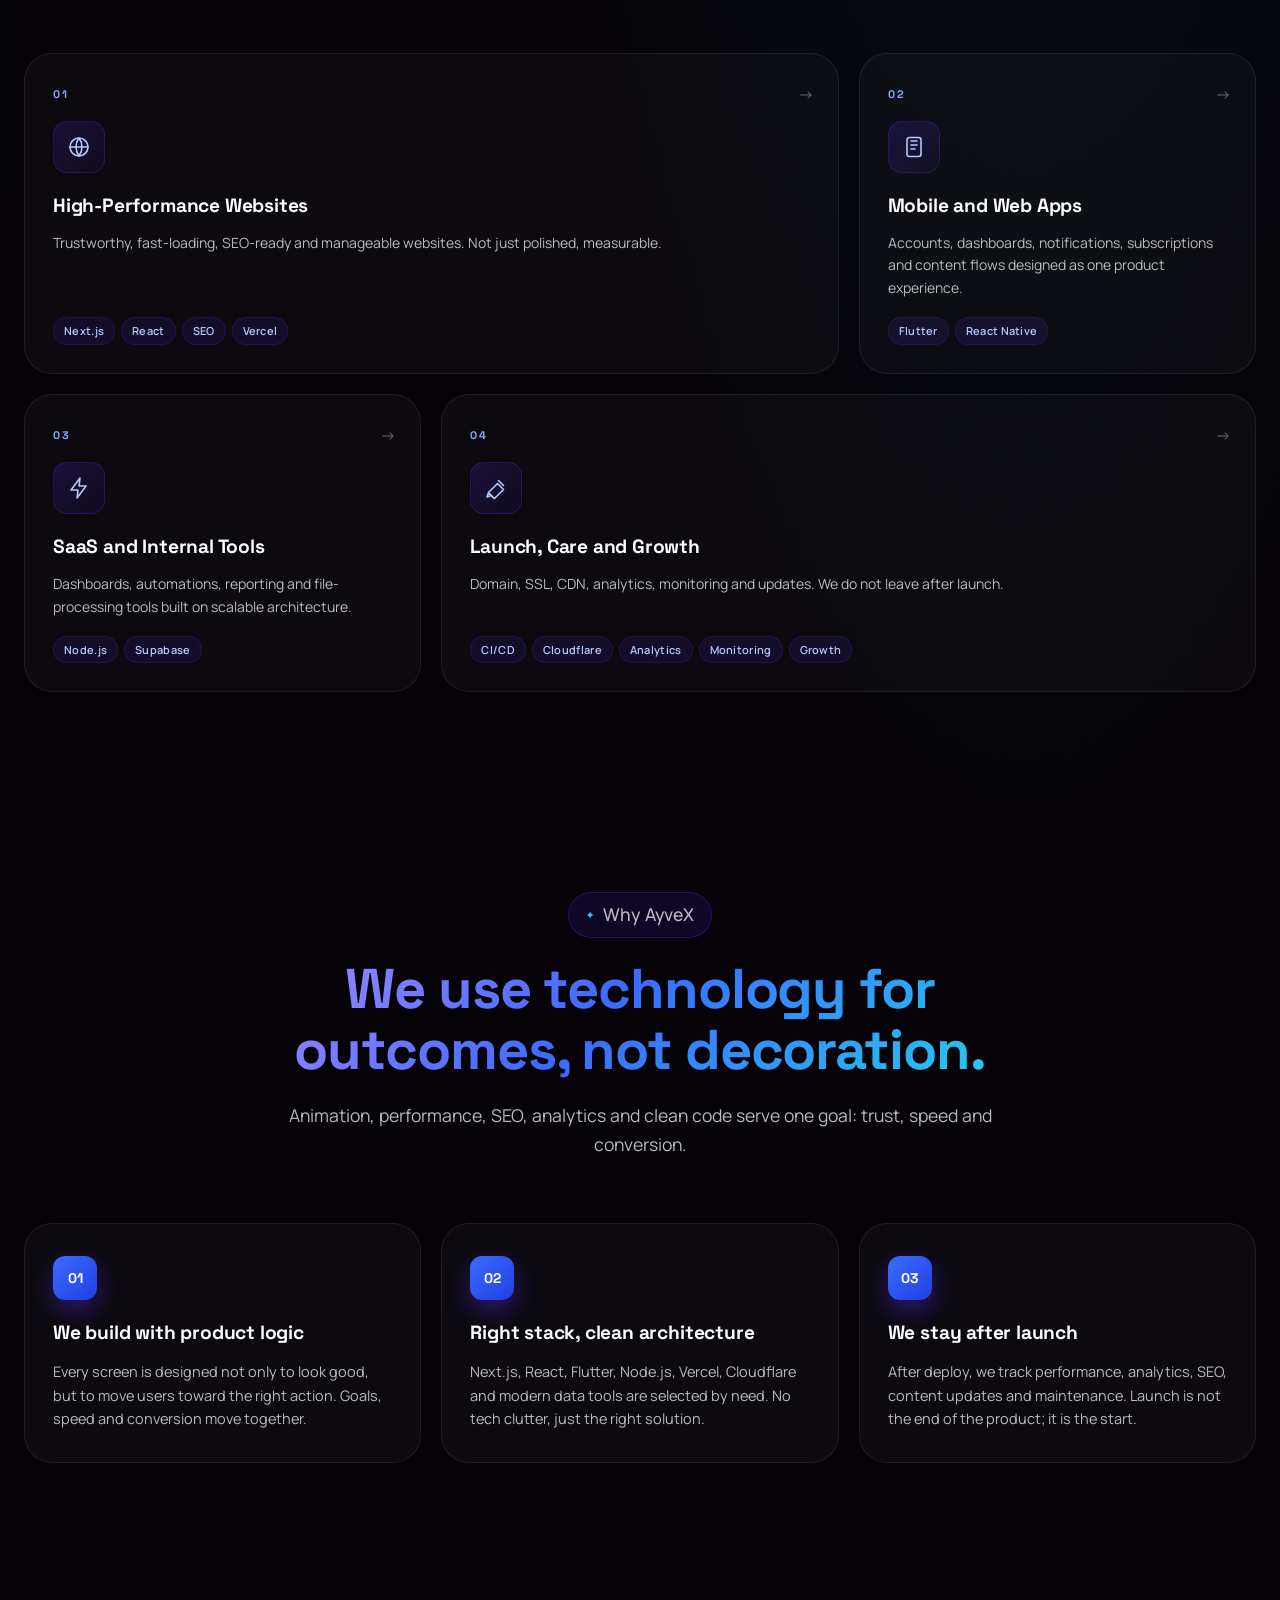
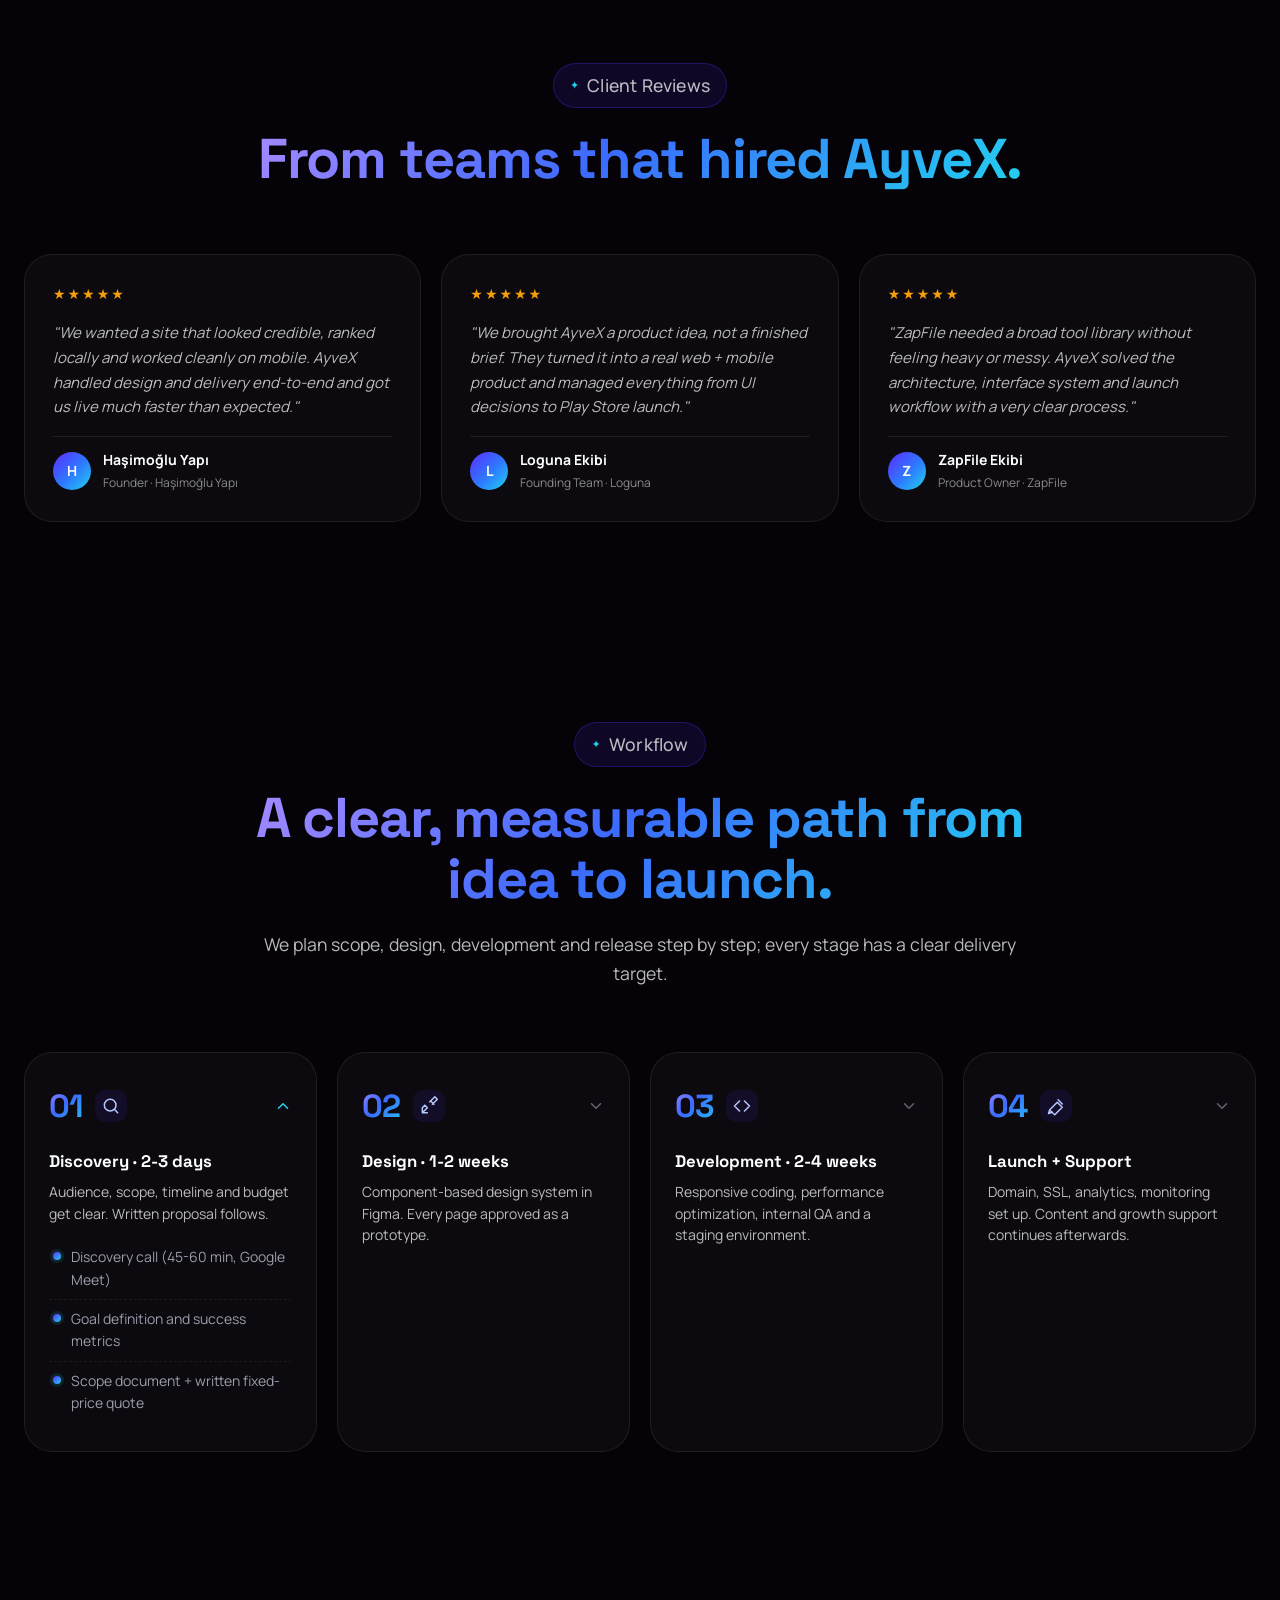
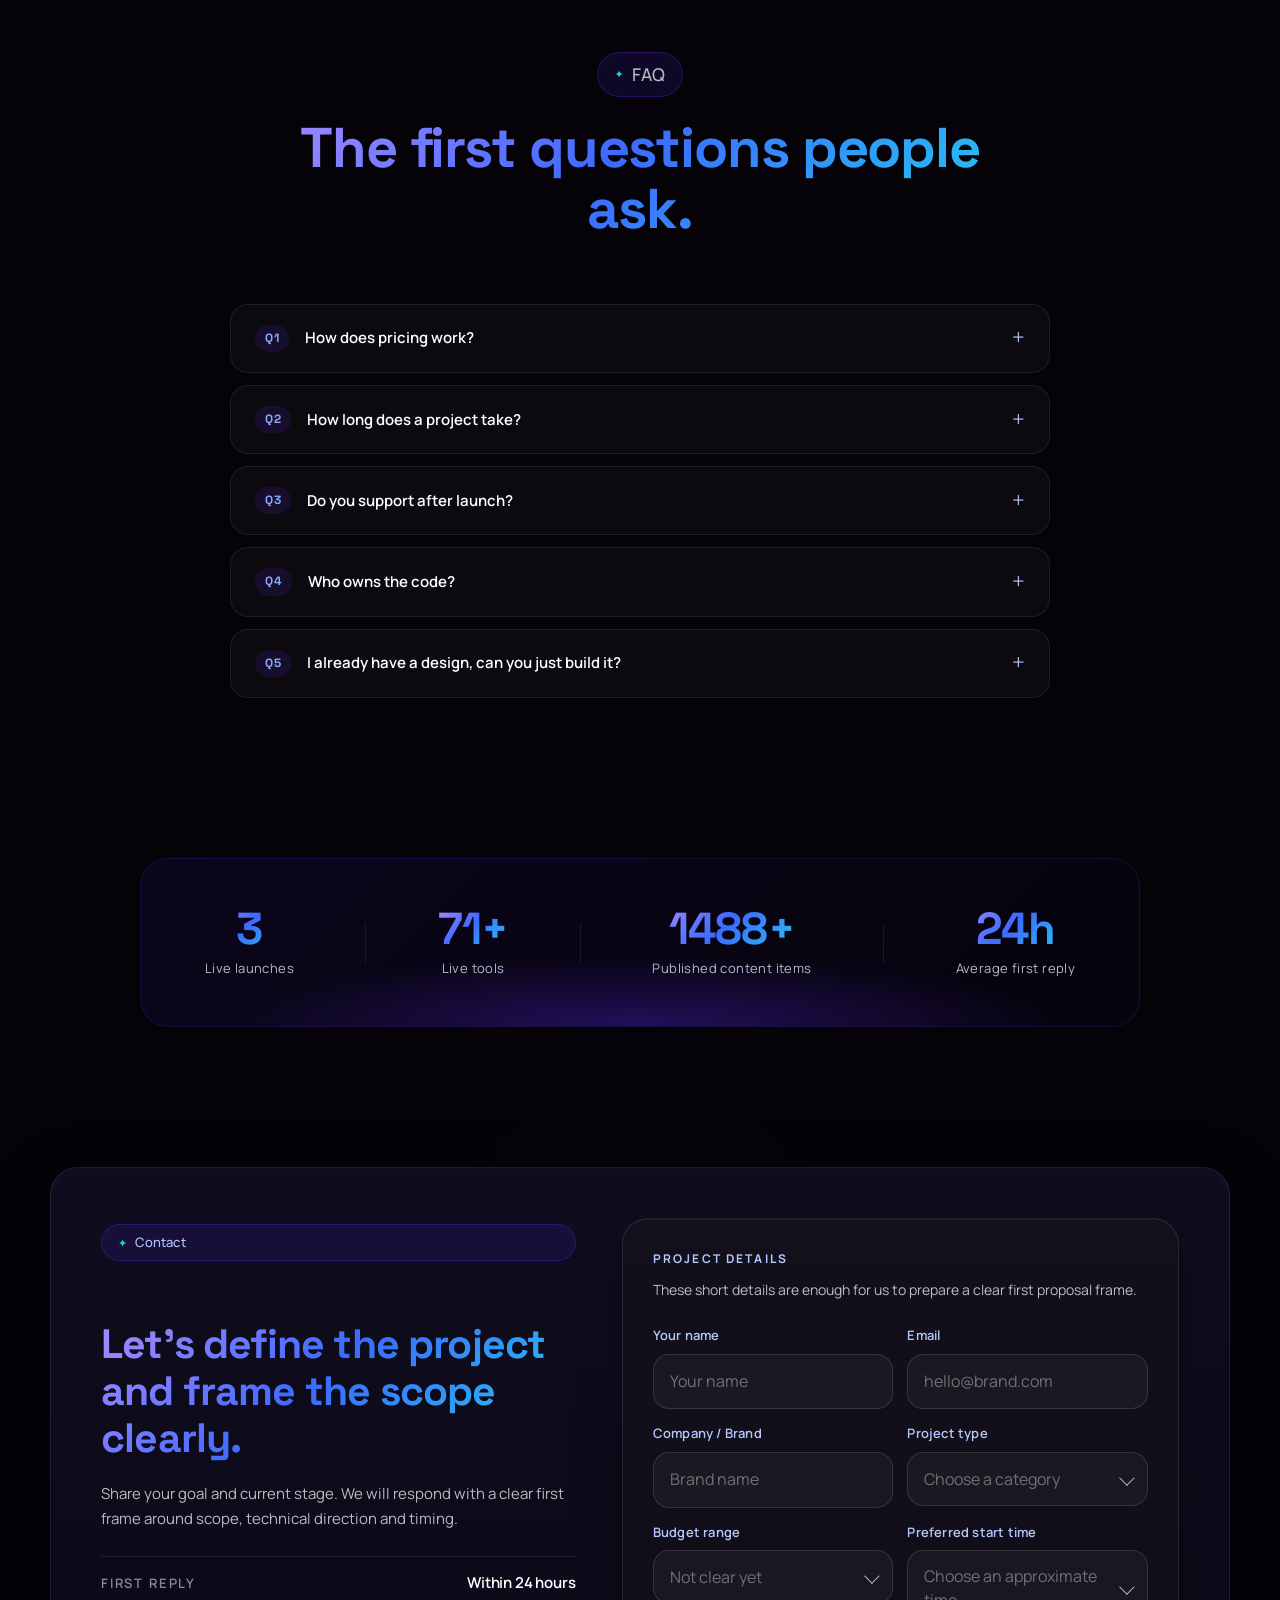
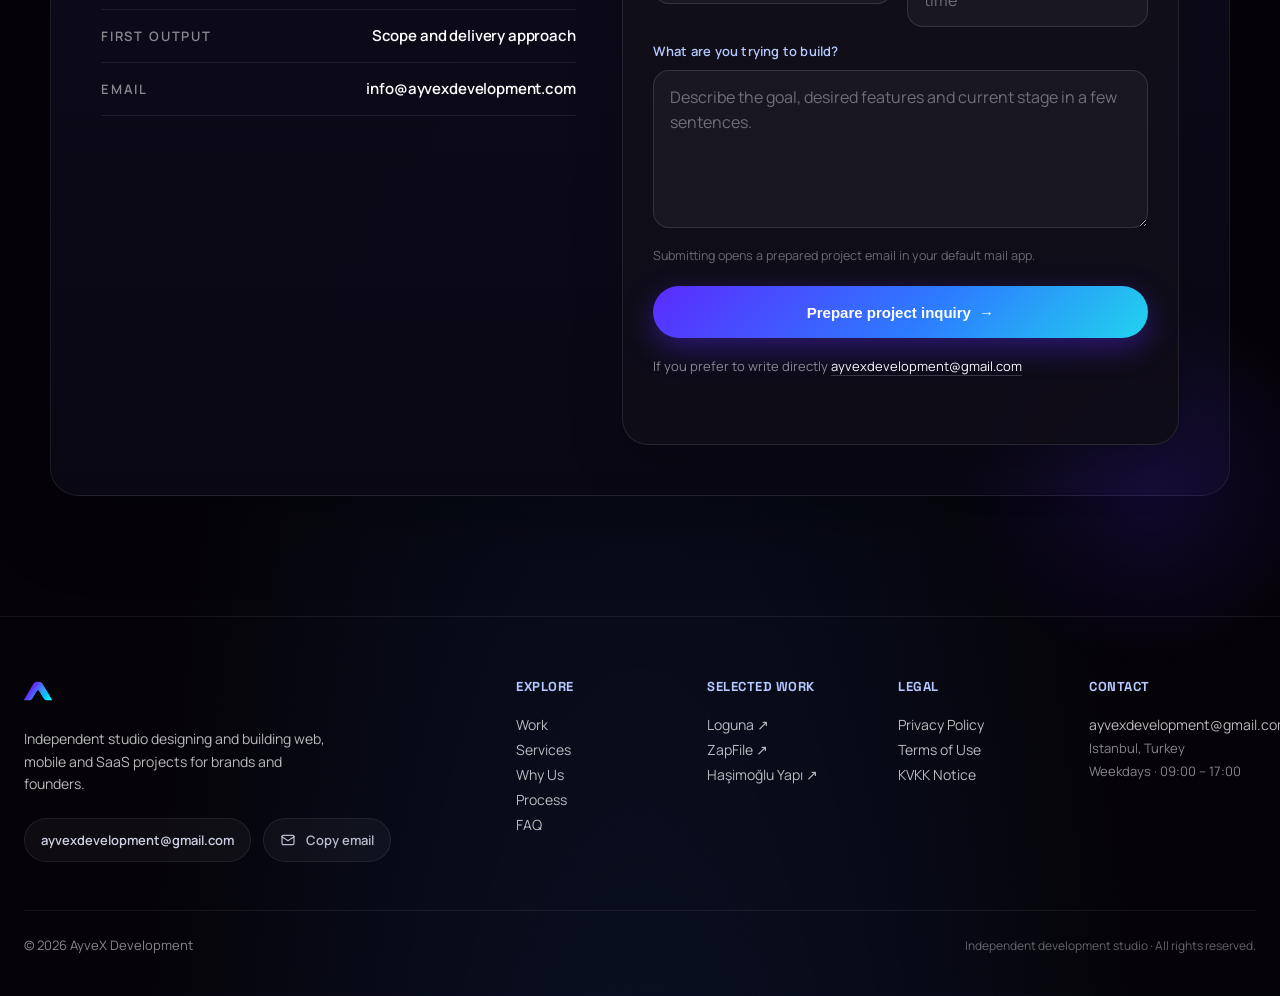
==== commit 708b09b1: "optimize project mockups: webp + eager first row Co-Authored-By: Claude Sonnet 5.5 <noreply@anthropi" ====
--- a/index.html
+++ b/index.html
@@ -605,12 +605,13 @@
                   </div>
                   <div class="browser-shot">
                     <img
-                      src="./assets/mockup-zapfile.png"
+                      src="./assets/mockup-zapfile.webp"
                       alt="ZapFile ekran görüntüsü"
-                      loading="lazy"
+                      loading="eager"
+                      fetchpriority="high"
                       decoding="async"
-                      width="1912"
-                      height="896"
+                      width="1200"
+                      height="540"
                       onerror="this.classList.add('shot-missing')"
                     />
                   </div>
@@ -663,12 +664,13 @@
                   </div>
                   <div class="browser-shot">
                     <img
-                      src="./assets/mockup-hasimoglu.png"
+                      src="./assets/mockup-hasimoglu.webp"
                       alt="Haşimoğlu Yapı ve Mantolama web sitesi"
-                      loading="lazy"
+                      loading="eager"
+                      fetchpriority="high"
                       decoding="async"
-                      width="1900"
-                      height="906"
+                      width="1200"
+                      height="547"
                       onerror="this.classList.add('shot-missing')"
                     />
                   </div>
@@ -719,12 +721,13 @@
                   </div>
                   <div class="browser-shot">
                     <img
-                      src="./assets/mockup-fruit-merge.png"
+                      src="./assets/mockup-fruit-merge.webp"
                       alt="Fruit Merge Meyve Birleştir mobil oyunu"
-                      loading="lazy"
+                      loading="eager"
+                      fetchpriority="high"
                       decoding="async"
-                      width="1663"
-                      height="903"
+                      width="1200"
+                      height="1200"
                       onerror="this.classList.add('shot-missing')"
                     />
                   </div>
@@ -775,12 +778,12 @@
                   </div>
                   <div class="browser-shot">
                     <img
-                      src="./assets/mockup-pulse.png"
+                      src="./assets/mockup-pulse.webp"
                       alt="PULSE Refleks Oyunu"
                       loading="lazy"
                       decoding="async"
-                      width="1663"
-                      height="903"
+                      width="512"
+                      height="512"
                       onerror="this.classList.add('shot-missing')"
                     />
                   </div>
@@ -832,12 +835,12 @@
                   </div>
                   <div class="browser-shot">
                     <img
-                      src="./assets/mockup-loguna-analysis.png"
+                      src="./assets/mockup-loguna-analysis.webp"
                       alt="Loguna YKS ve LGS analiz uygulaması"
                       loading="lazy"
                       decoding="async"
-                      width="1897"
-                      height="903"
+                      width="1200"
+                      height="571"
                       onerror="this.classList.add('shot-missing')"
                     />
                   </div>
@@ -889,12 +892,12 @@
                   </div>
                   <div class="browser-shot">
                     <img
-                      src="./assets/mockup-nur-vakti.png"
+                      src="./assets/mockup-nur-vakti.webp"
                       alt="Nur Vakti uygulaması"
                       loading="lazy"
                       decoding="async"
-                      width="1663"
-                      height="903"
+                      width="1024"
+                      height="1024"
                       onerror="this.classList.add('shot-missing')"
                     />
                   </div>
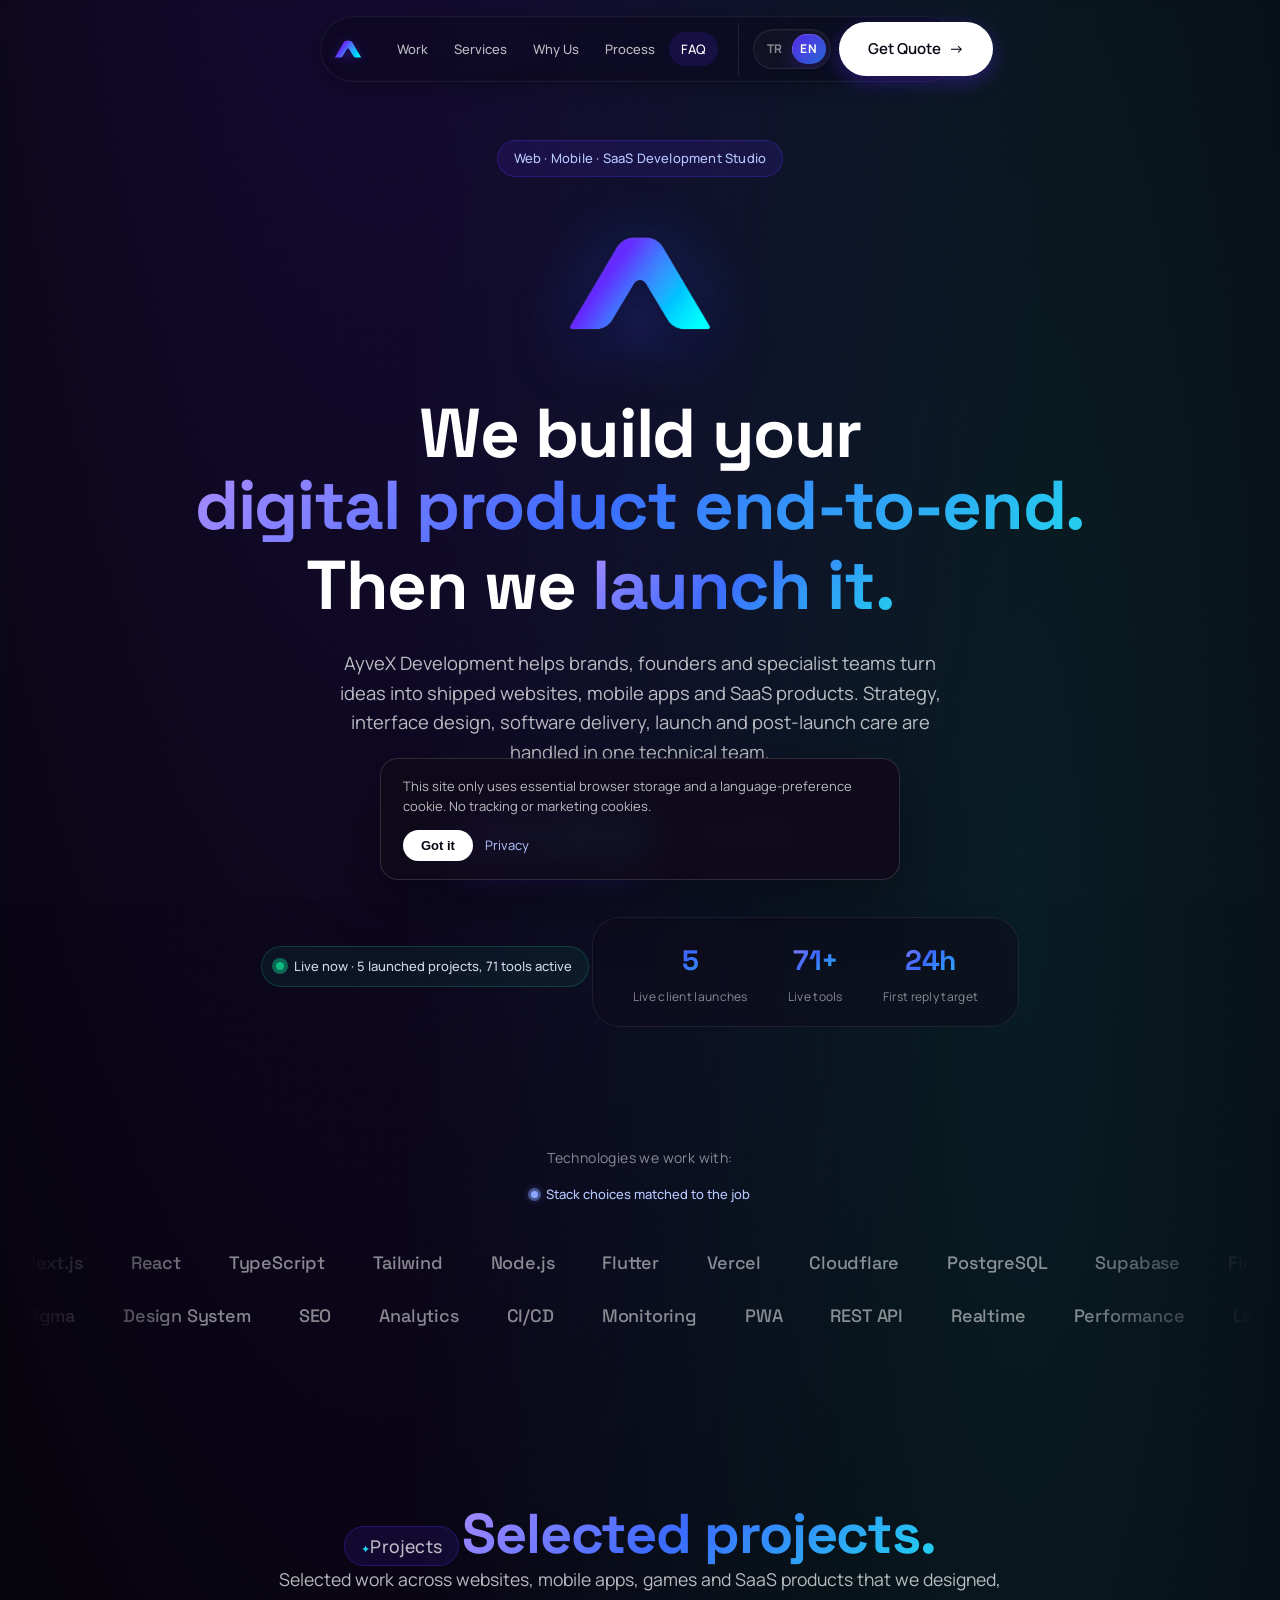
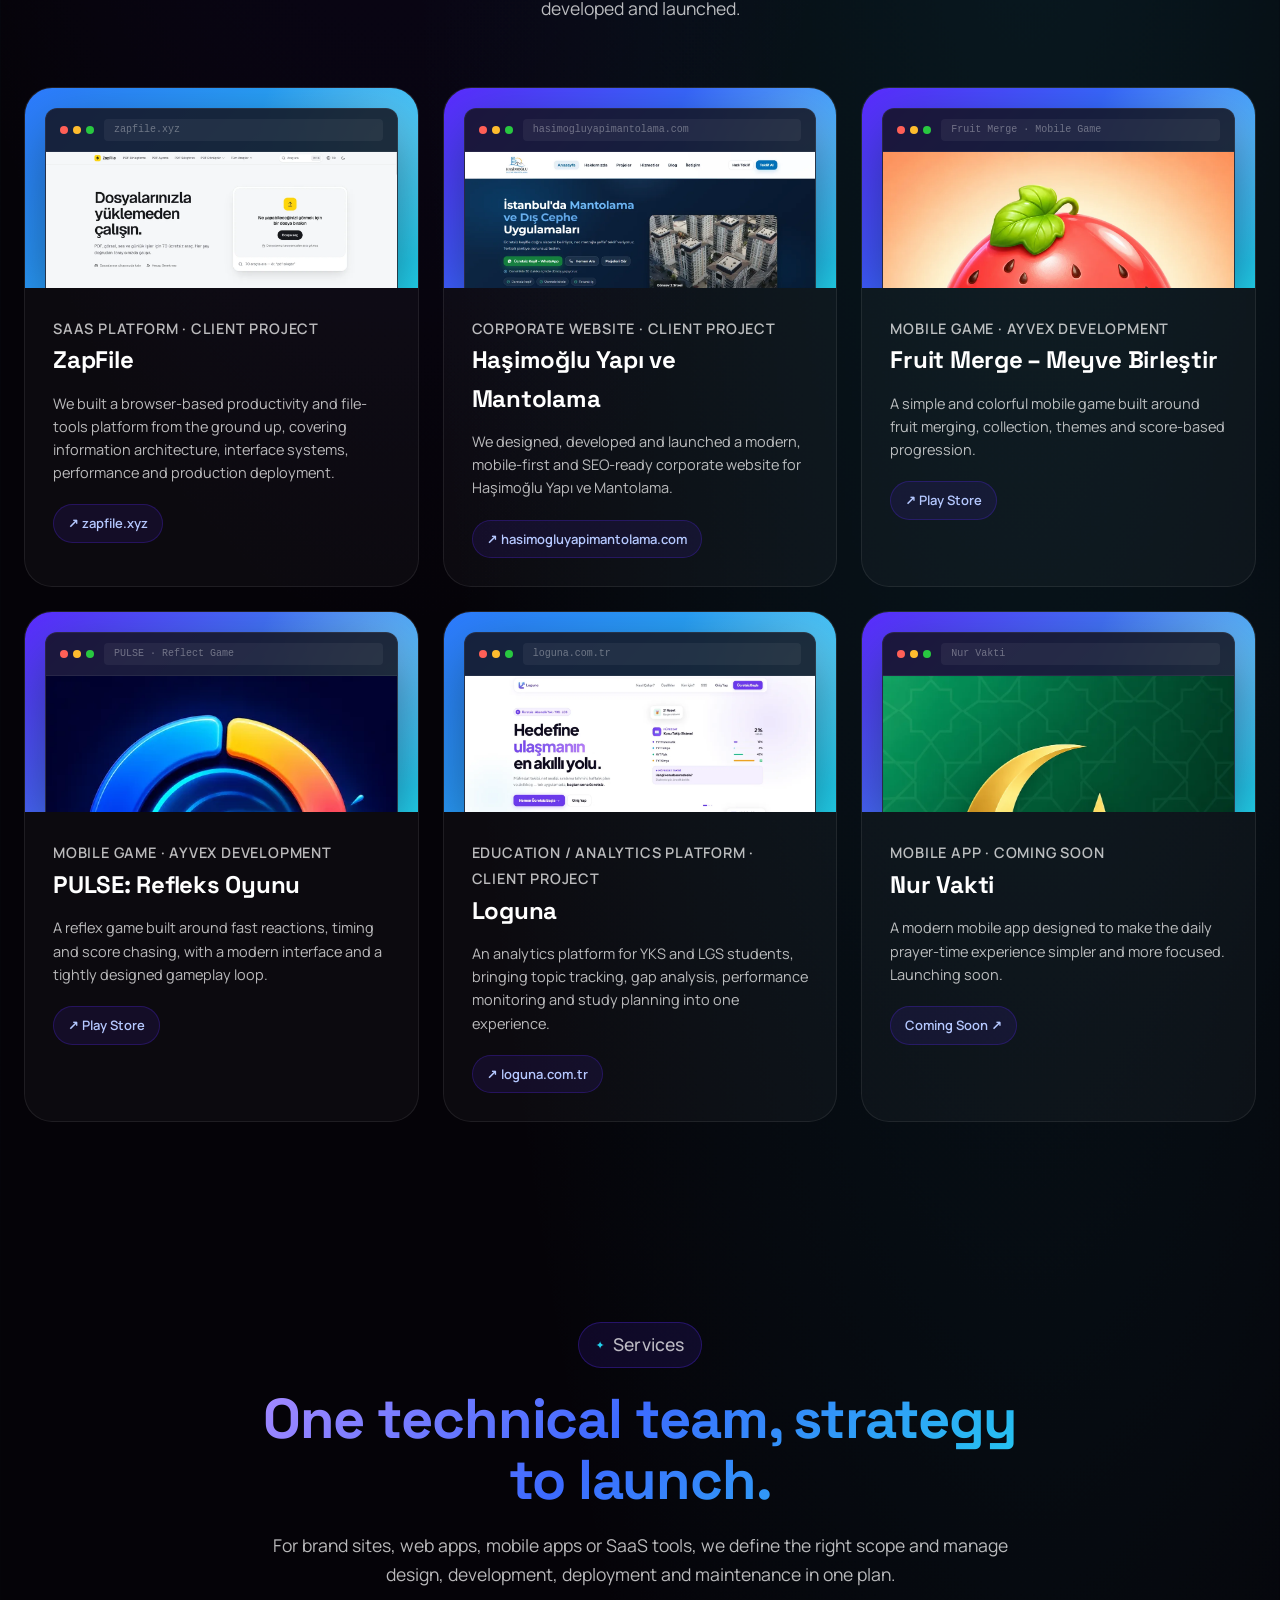
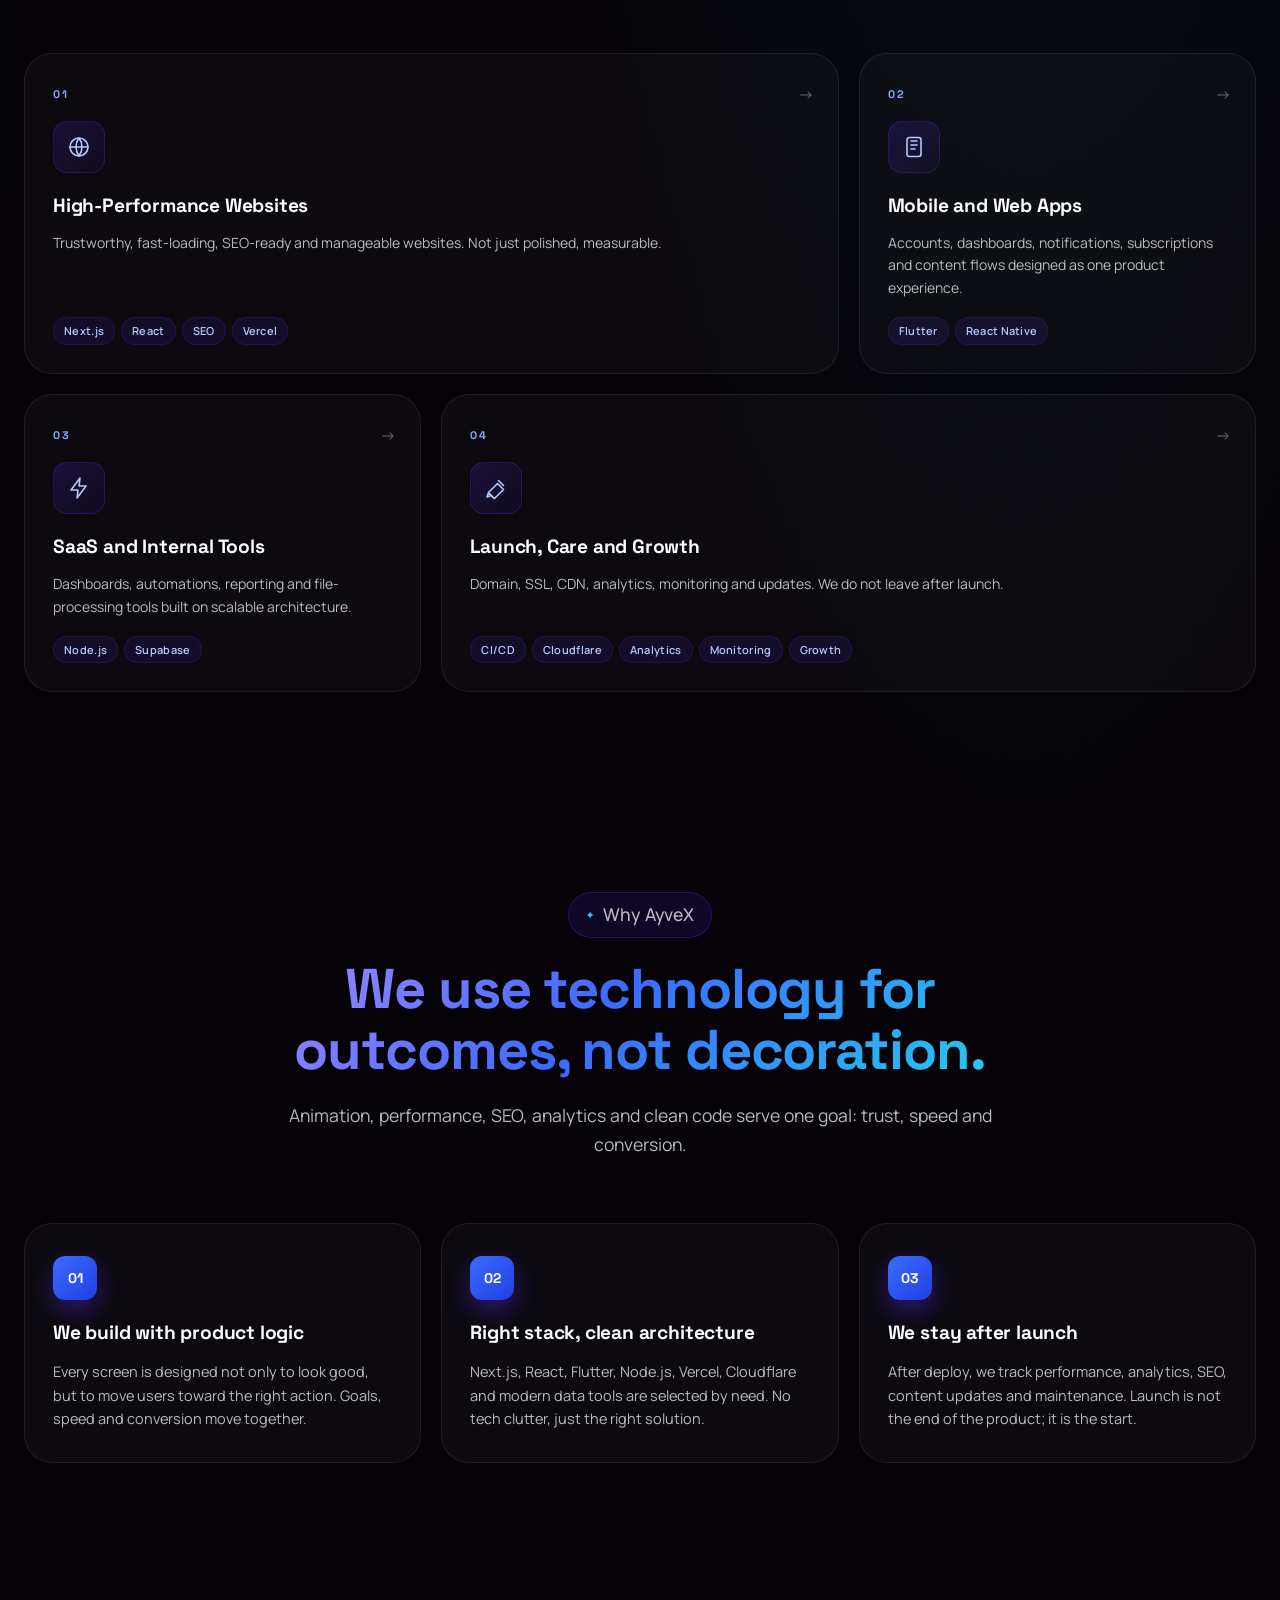
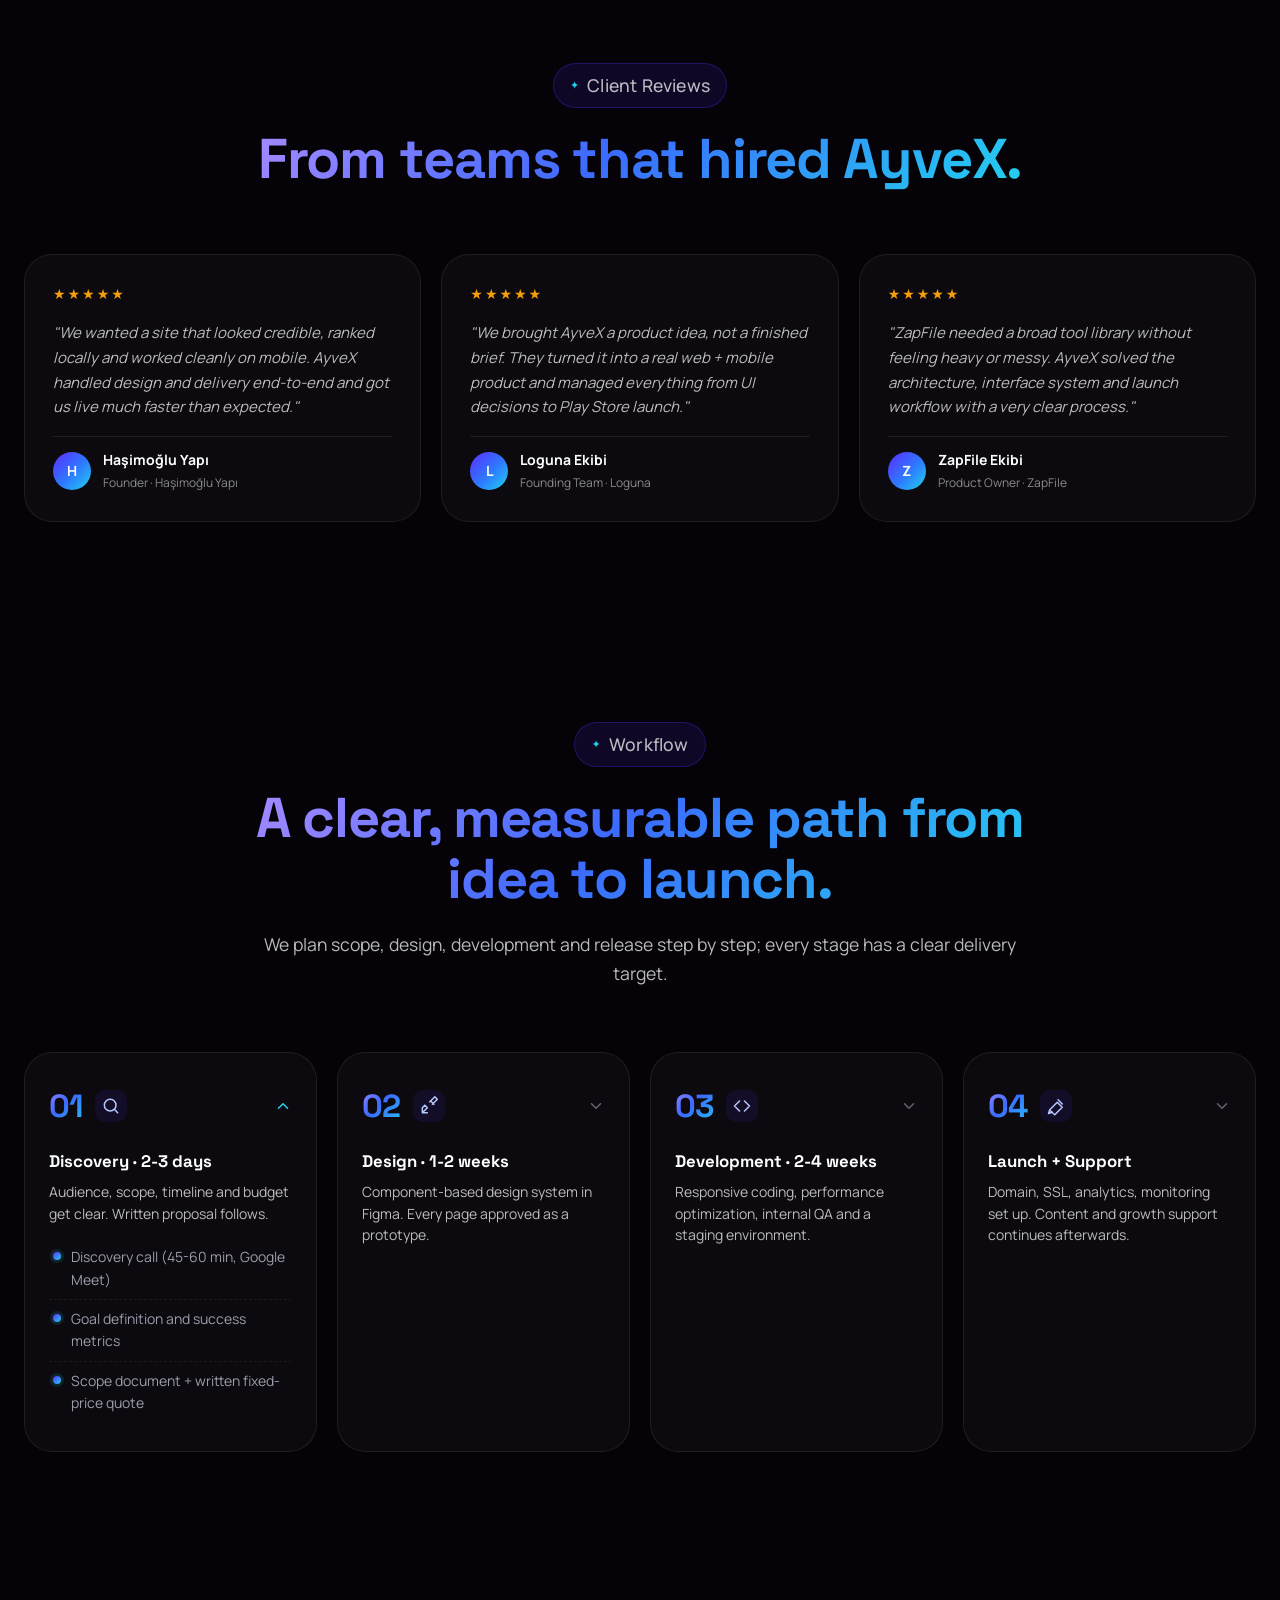
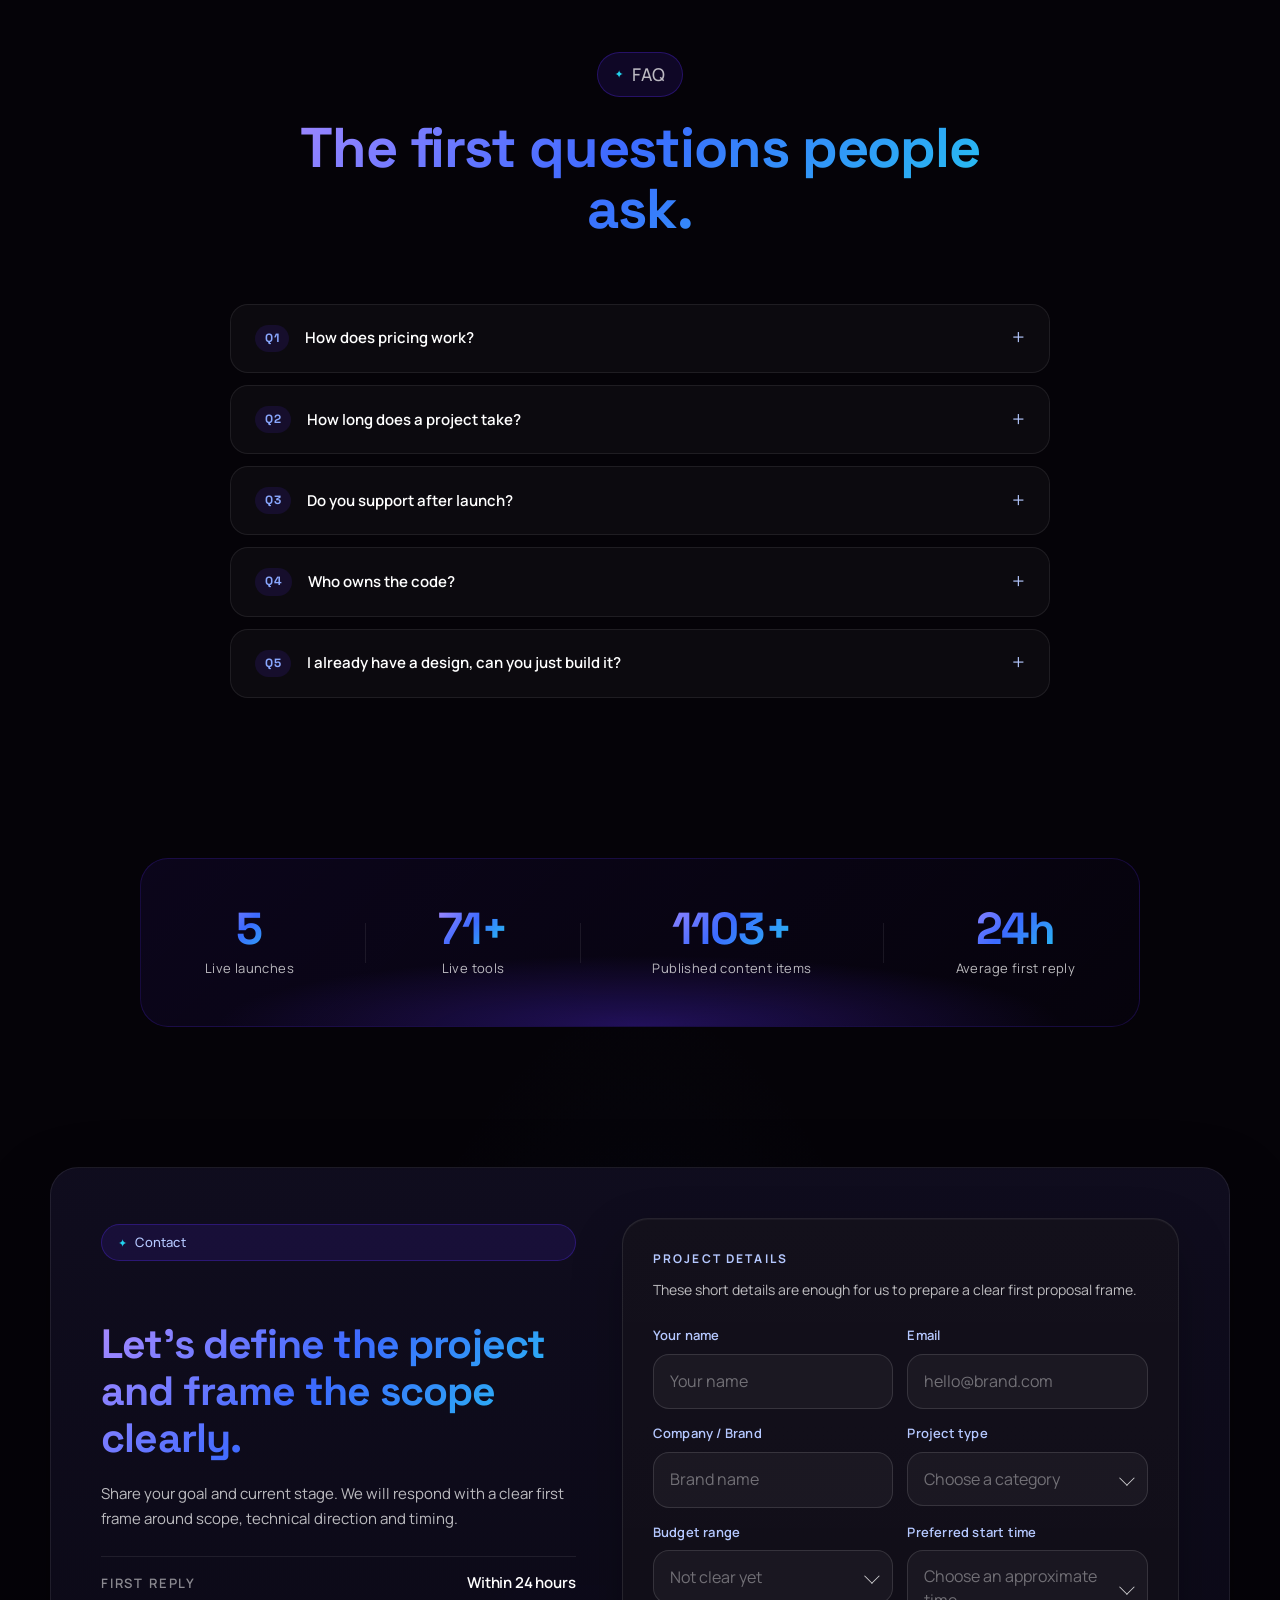
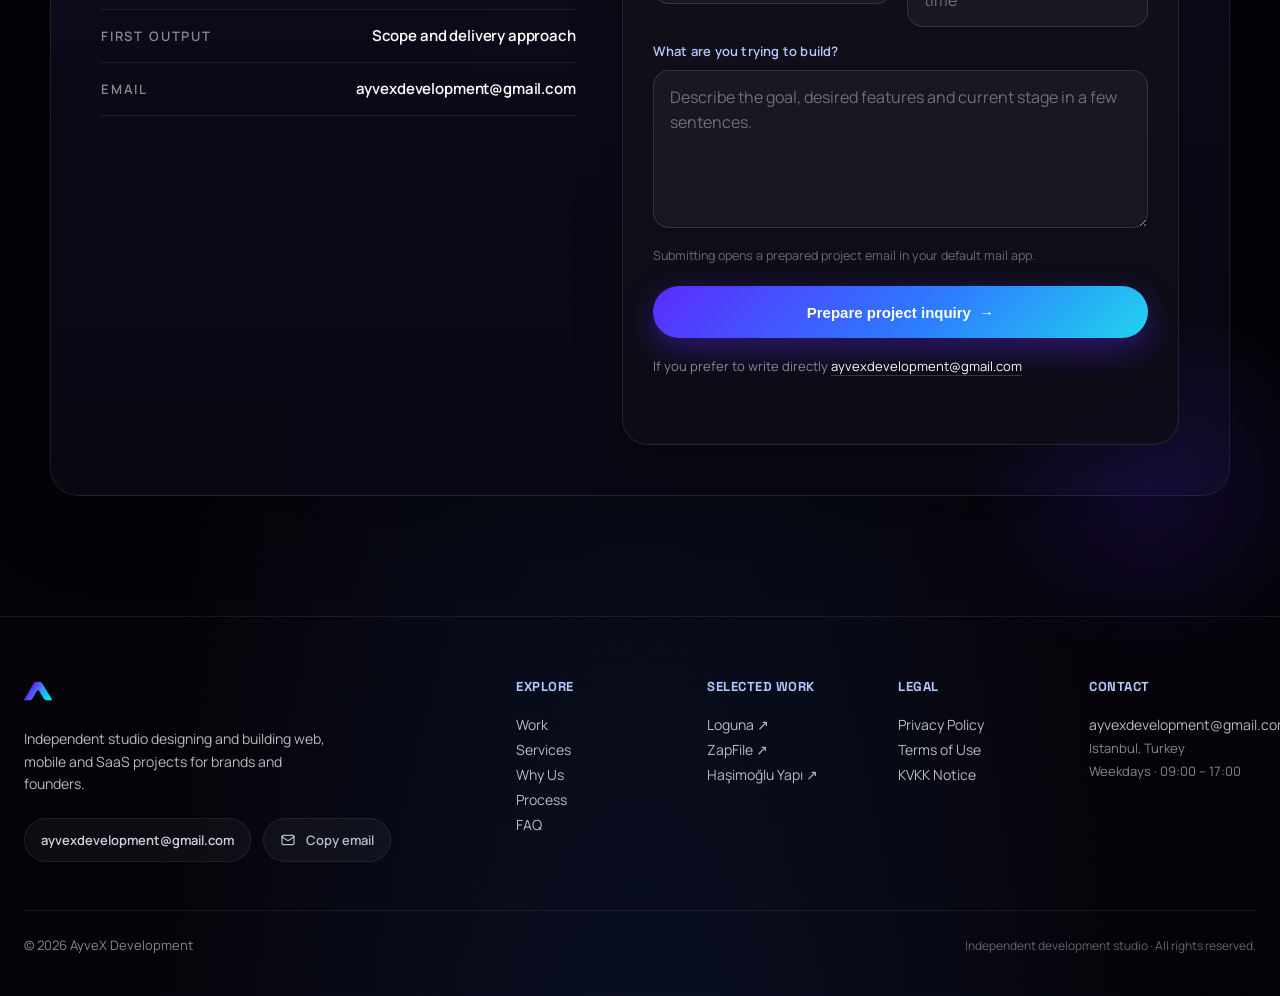
==== commit bb5e7955: "update contact email and live project count Co-Authored-By: Claude Sonnet 5.5 <noreply@anthropic.com" ====
--- a/index.html
+++ b/index.html
@@ -431,12 +431,12 @@
             <div class="live-status">
               <span class="live-pulse" aria-hidden="true"></span>
               <span class="live-text" data-i18n="hero.liveStatus"
-                >Şu an canlı · 3 yayındaki iş, 71 araç aktif</span
+                >Şu an canlı · 5 yayındaki iş, 71 araç aktif</span
               >
             </div>
             <ul class="hero-metrics" role="list">
               <li>
-                <strong data-count-to="3" data-suffix="">3</strong>
+                <strong data-count-to="5" data-suffix="">5</strong>
                 <span data-i18n="hero.metric1Text">Yayındaki müşteri işi</span>
               </li>
               <li>
@@ -1485,7 +1485,7 @@
         <section class="section stats-section reveal">
           <div class="stats-panel">
             <div class="stat-item">
-              <strong data-count-to="3" data-suffix="">0</strong>
+              <strong data-count-to="5" data-suffix="">0</strong>
               <span data-i18n="stats.label1">Yayındaki proje</span>
             </div>
             <div class="stat-divider" aria-hidden="true"></div>
